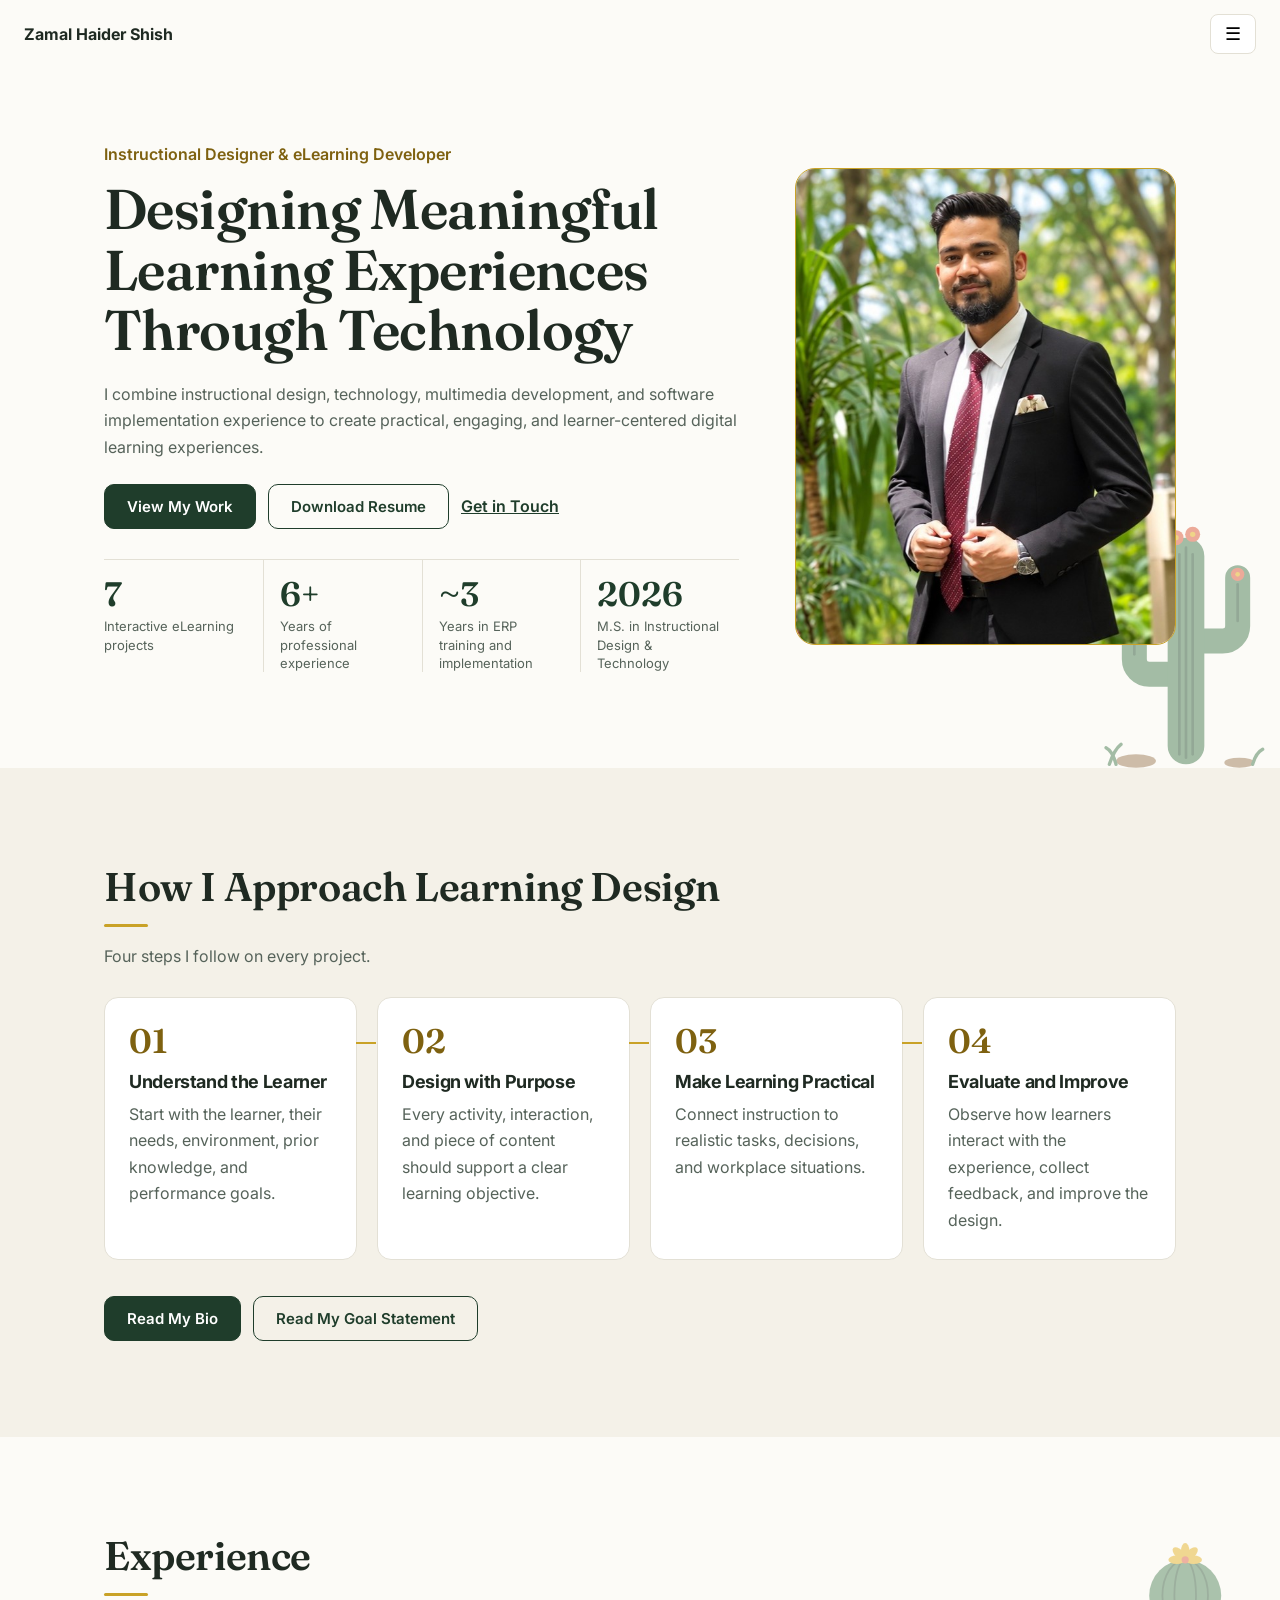
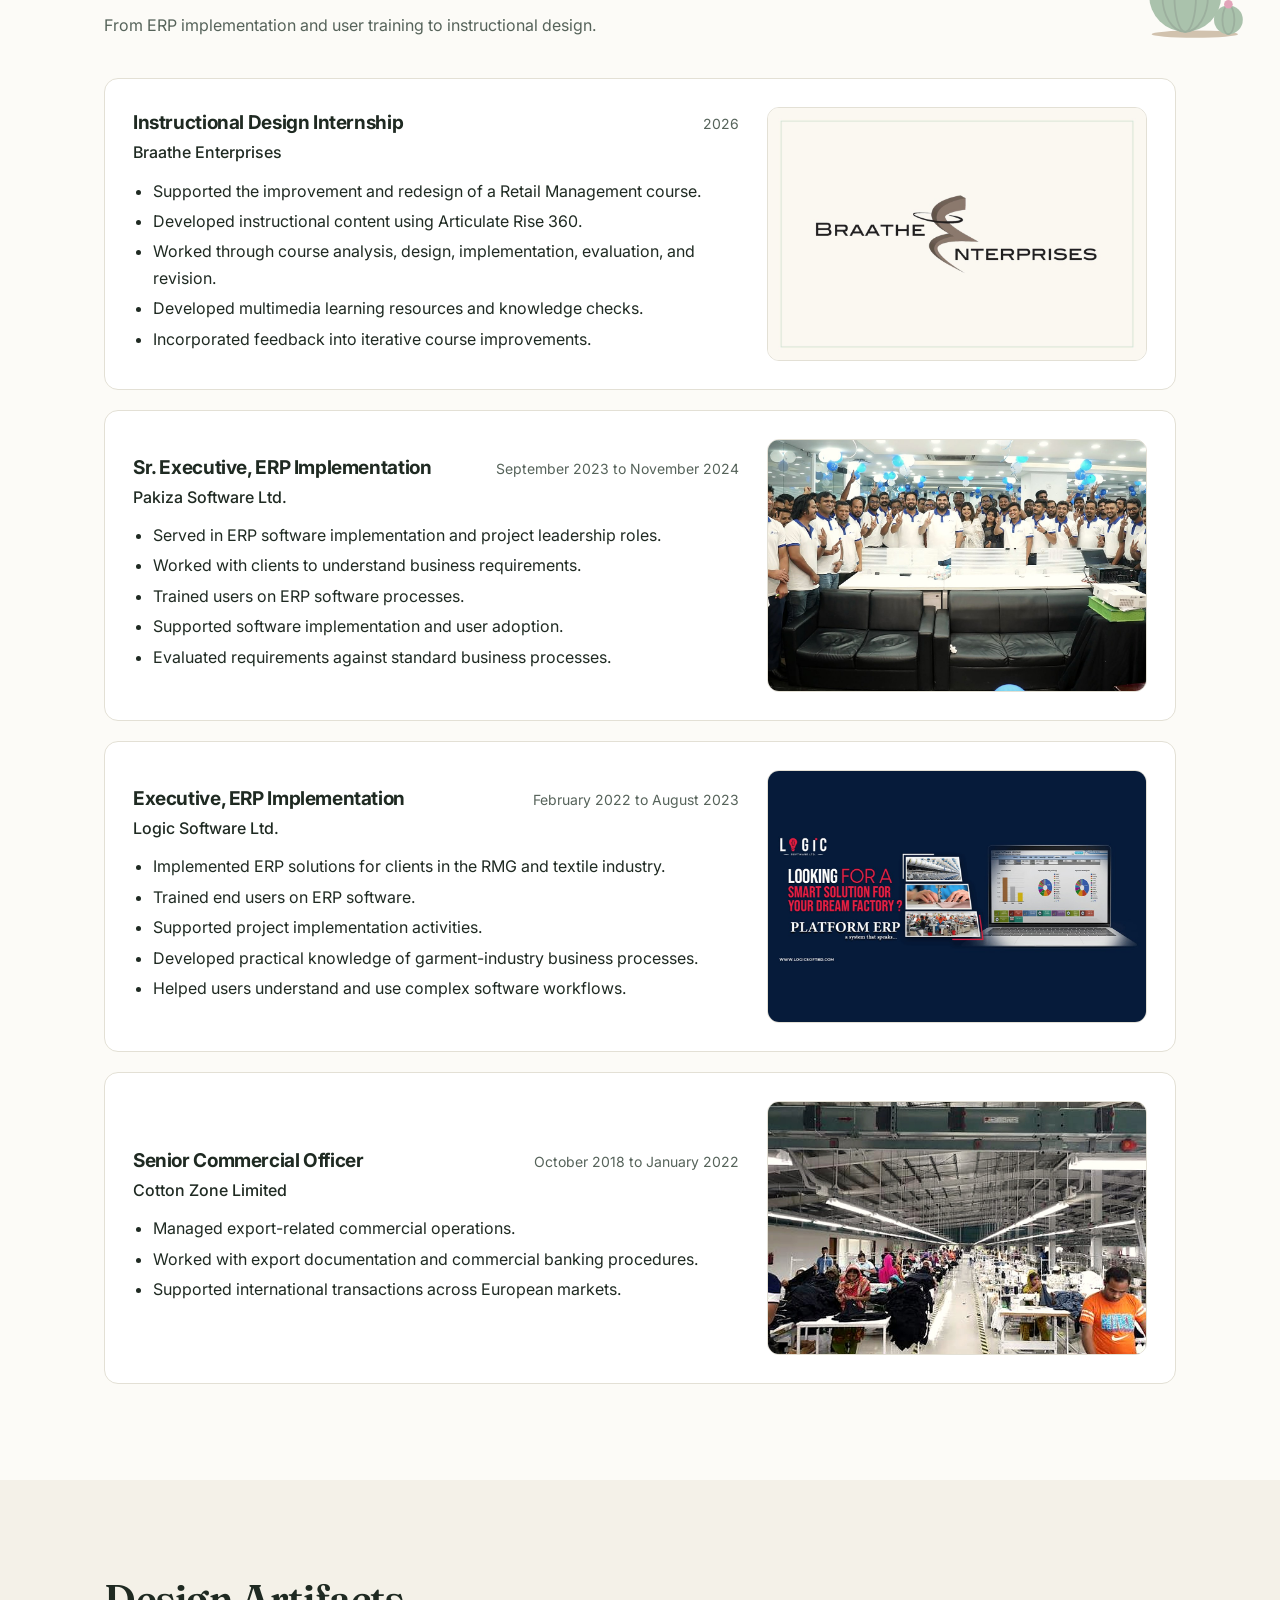
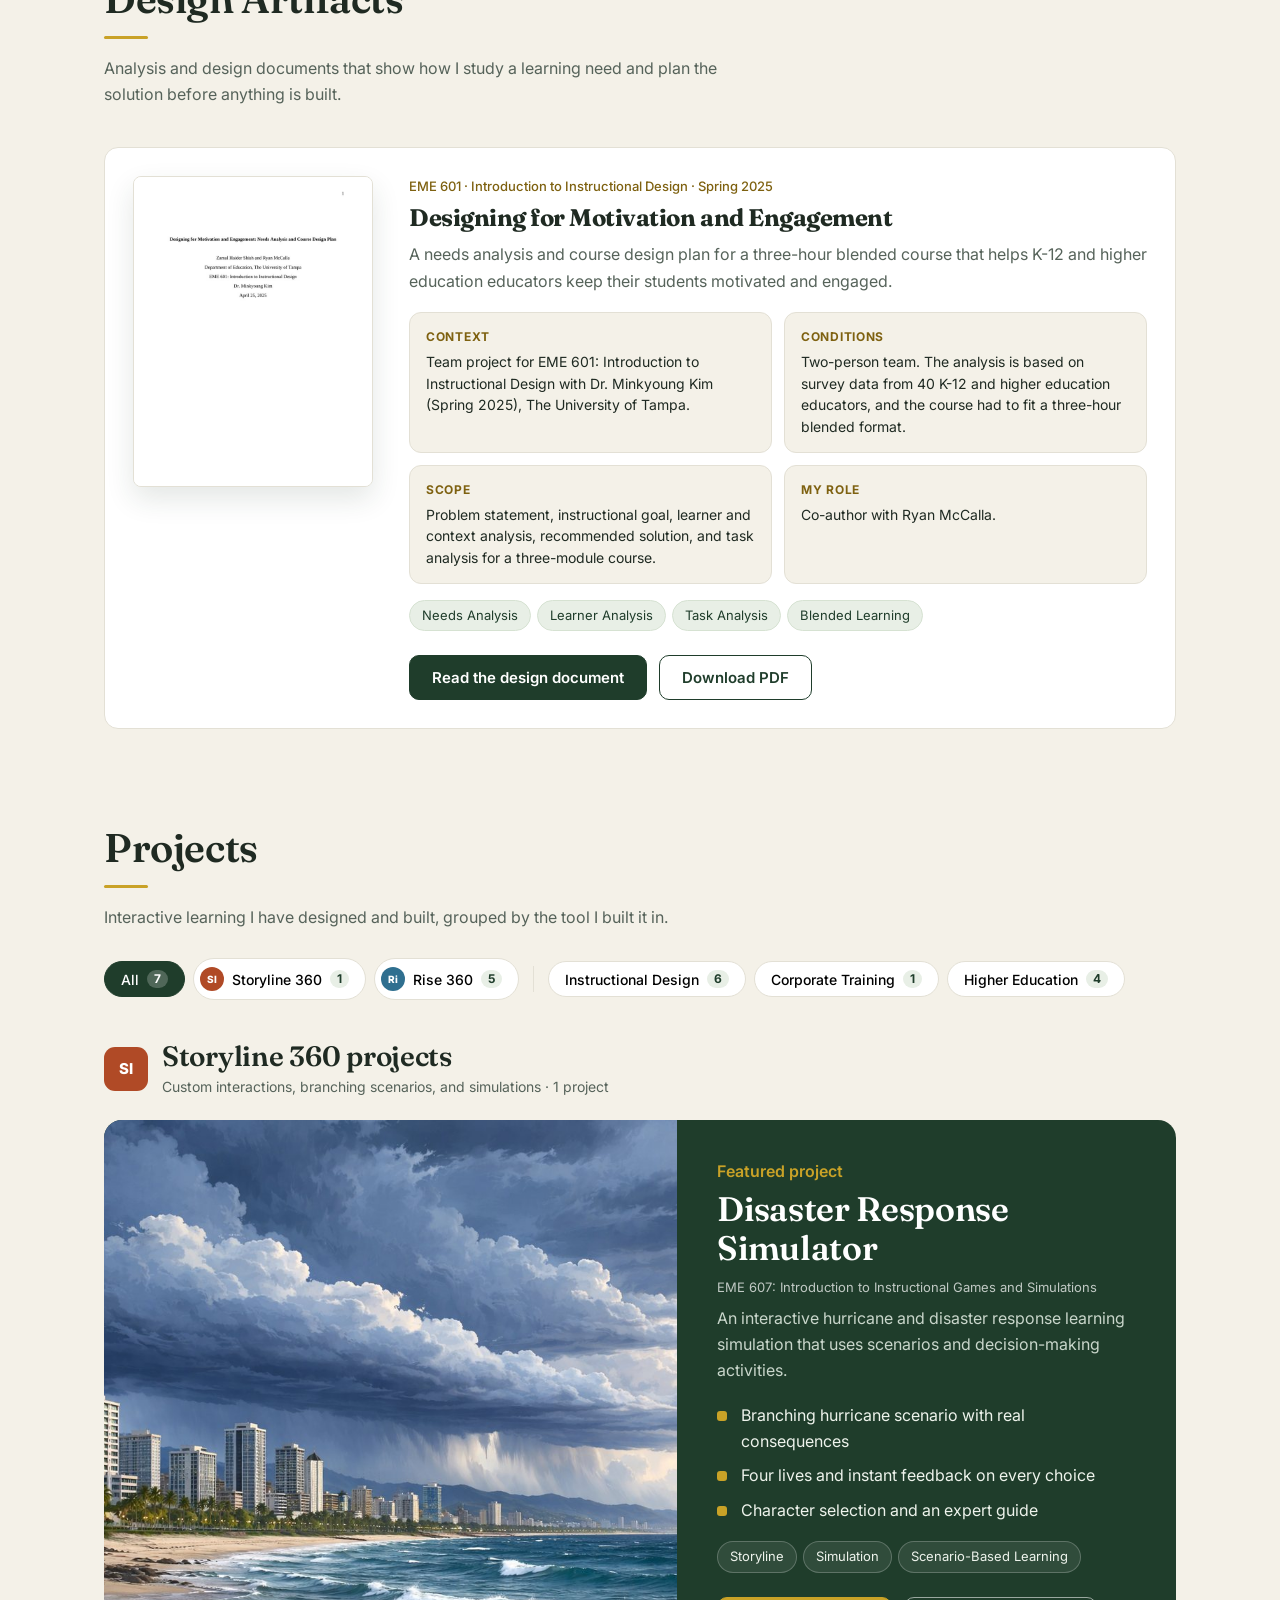
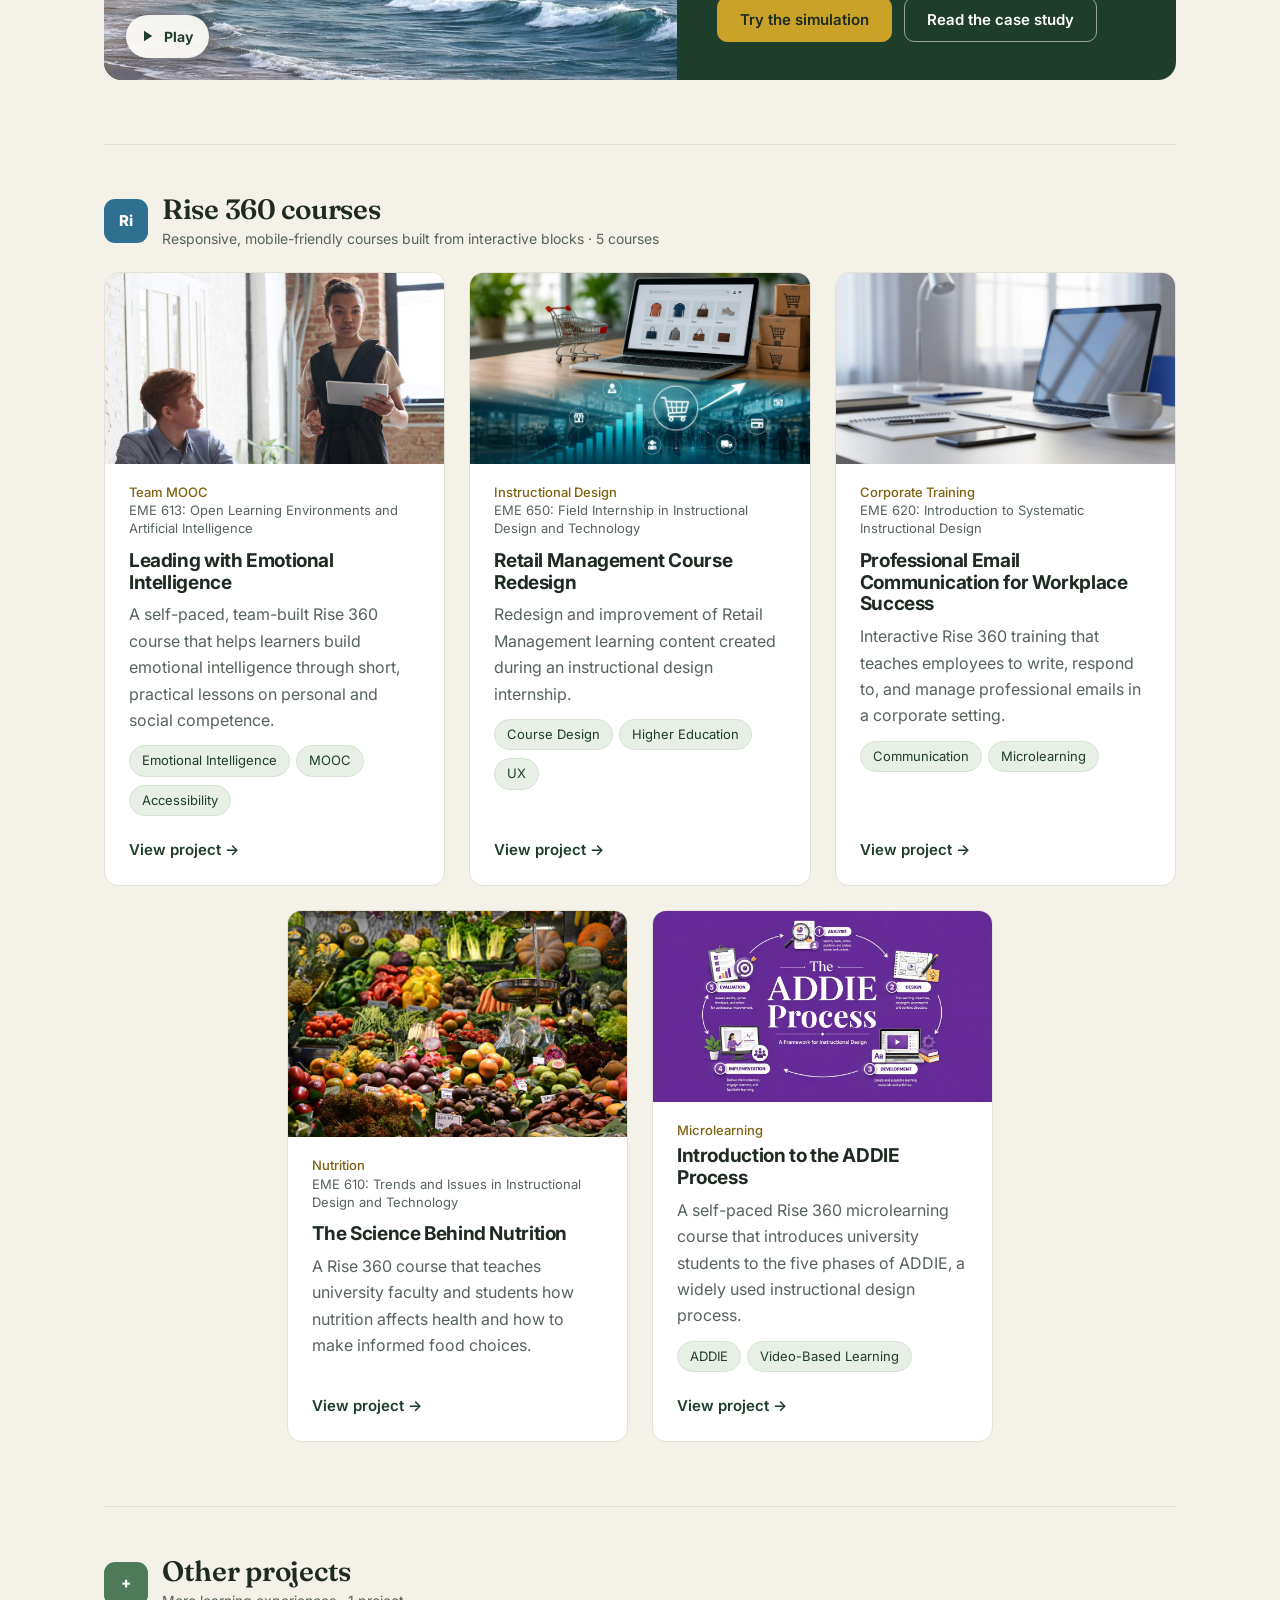
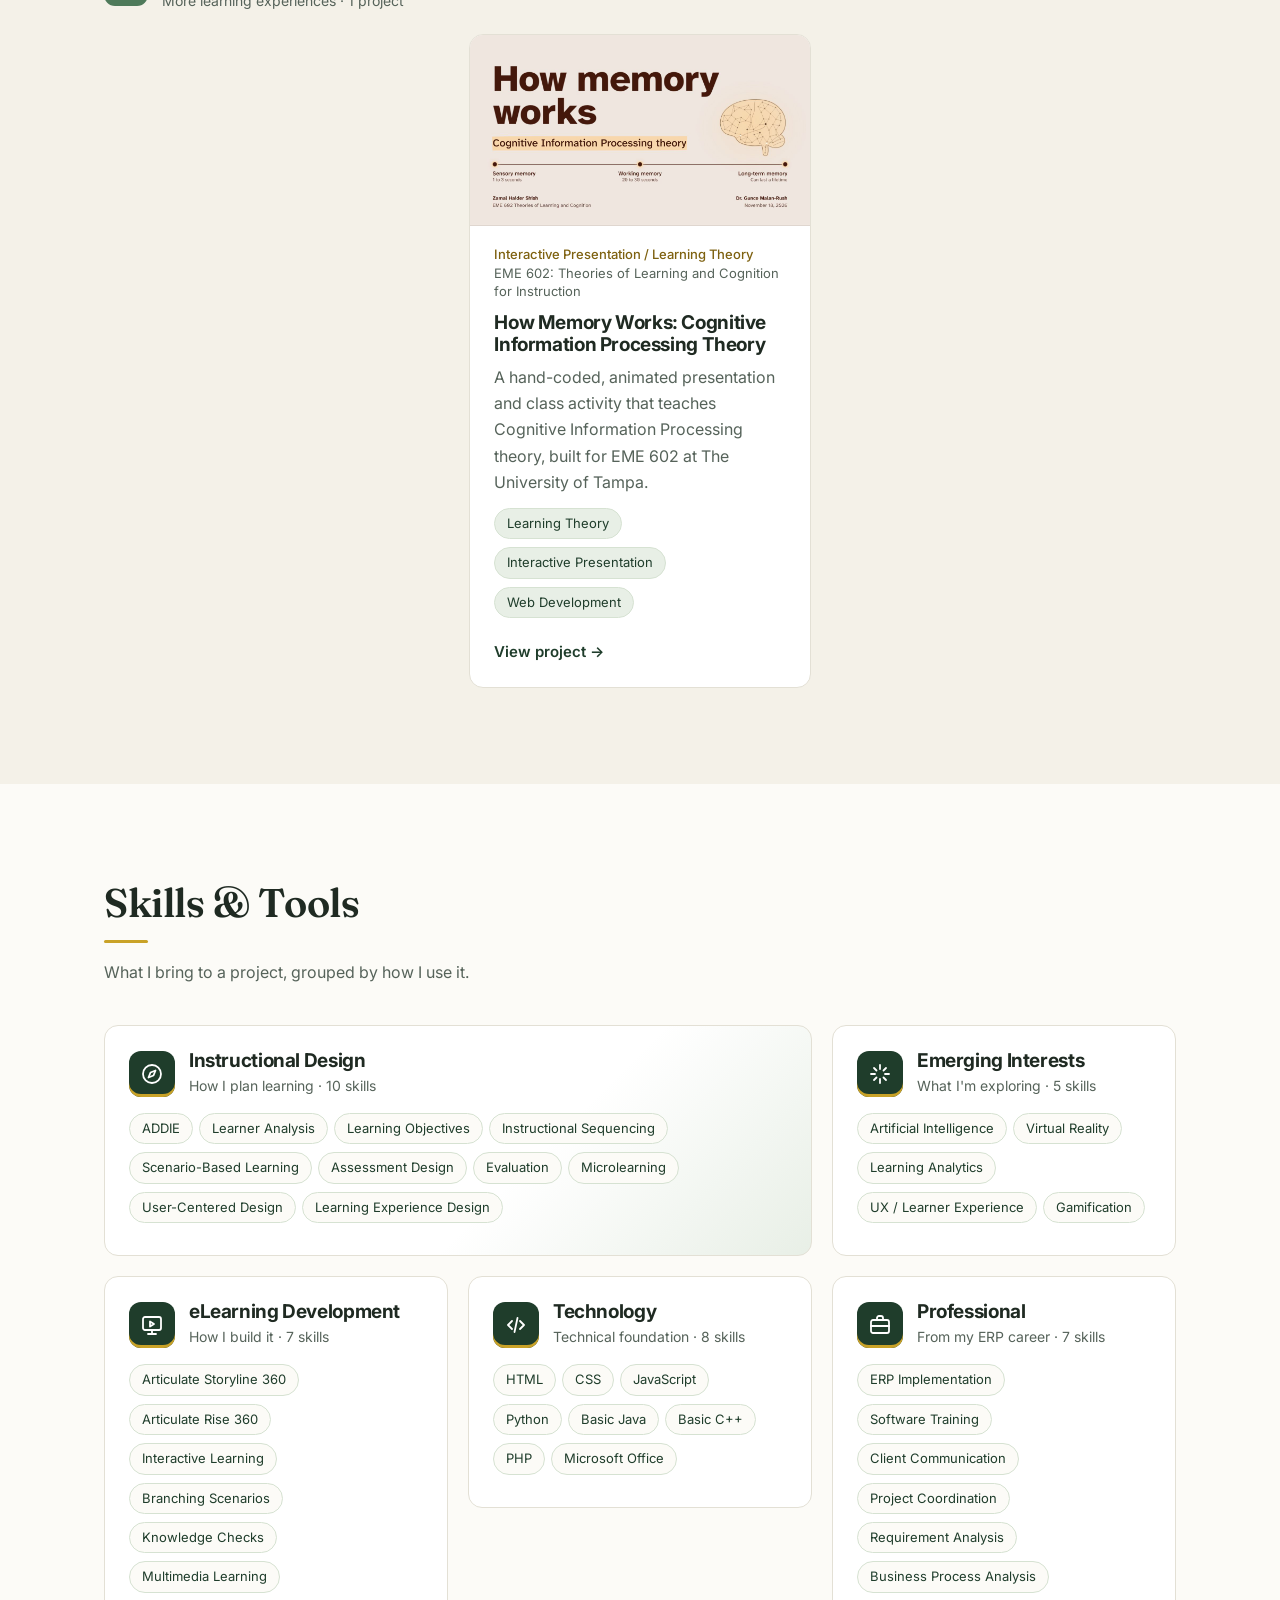
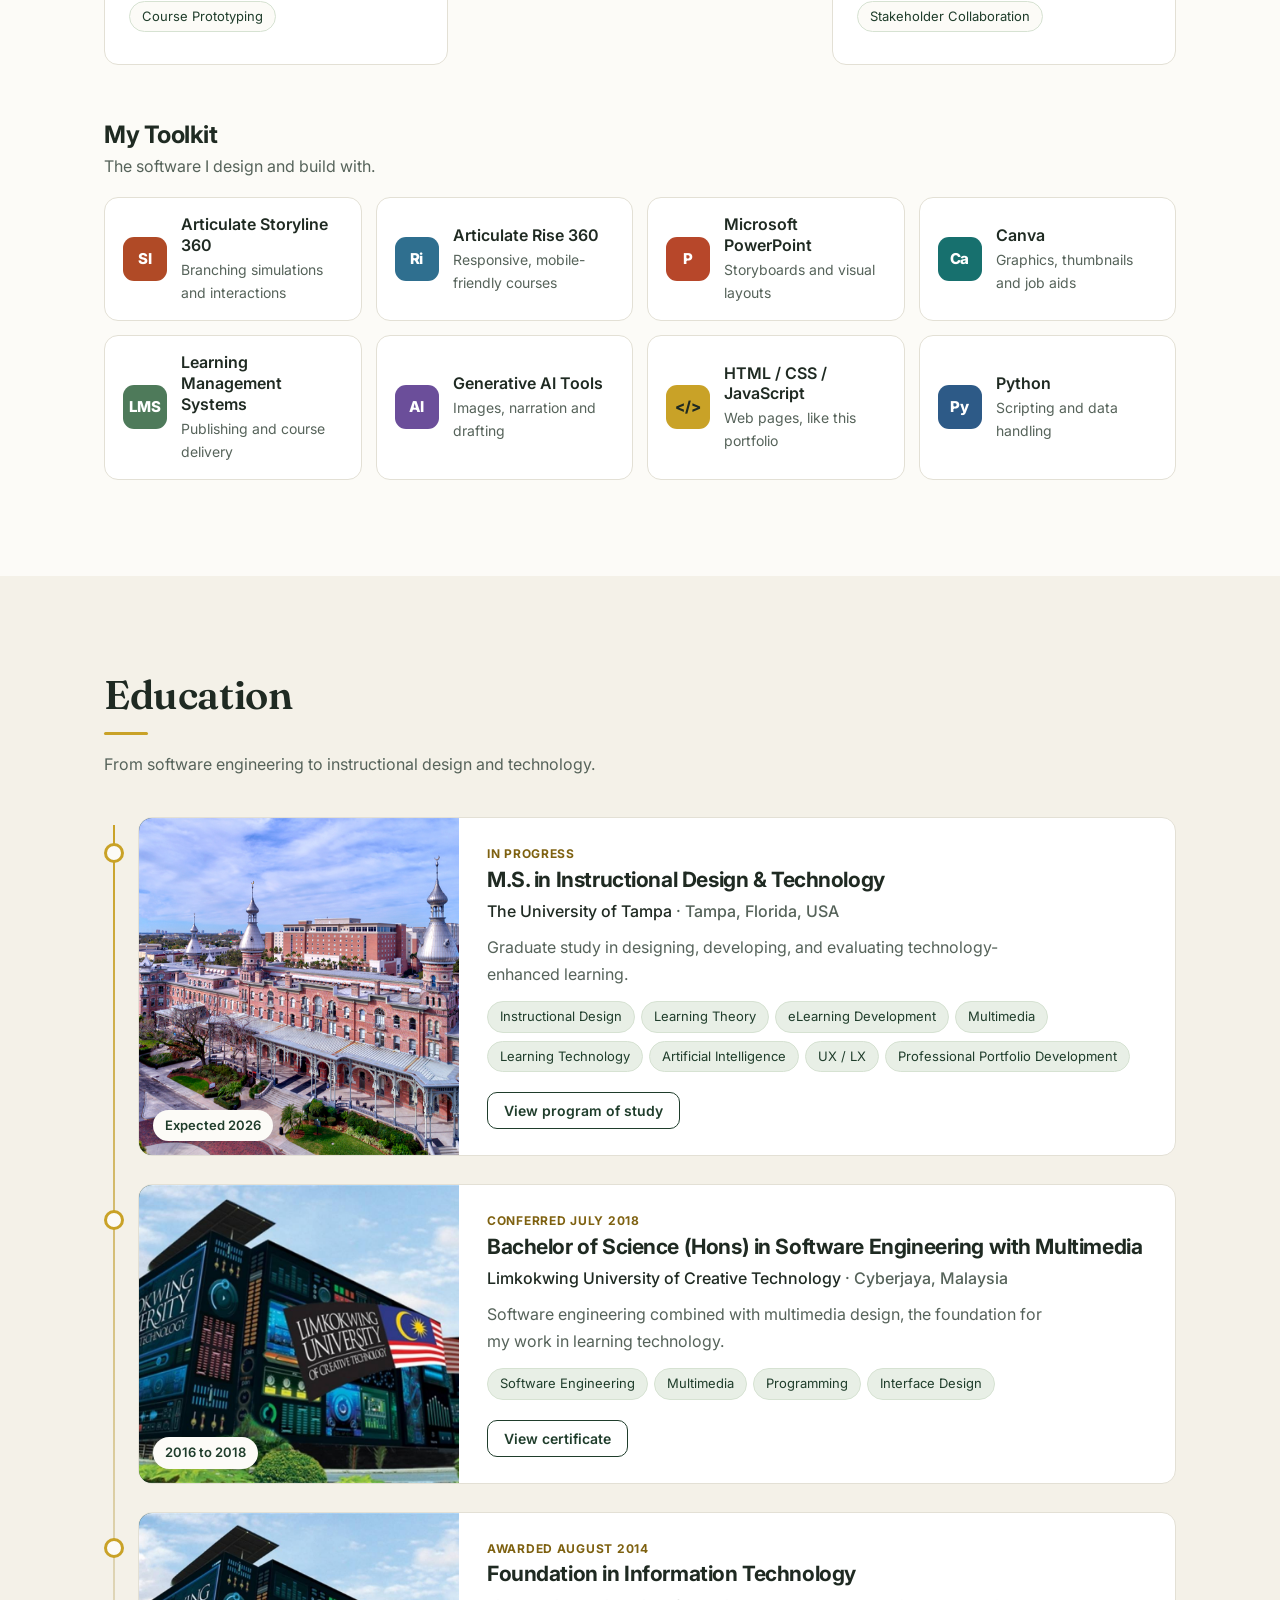
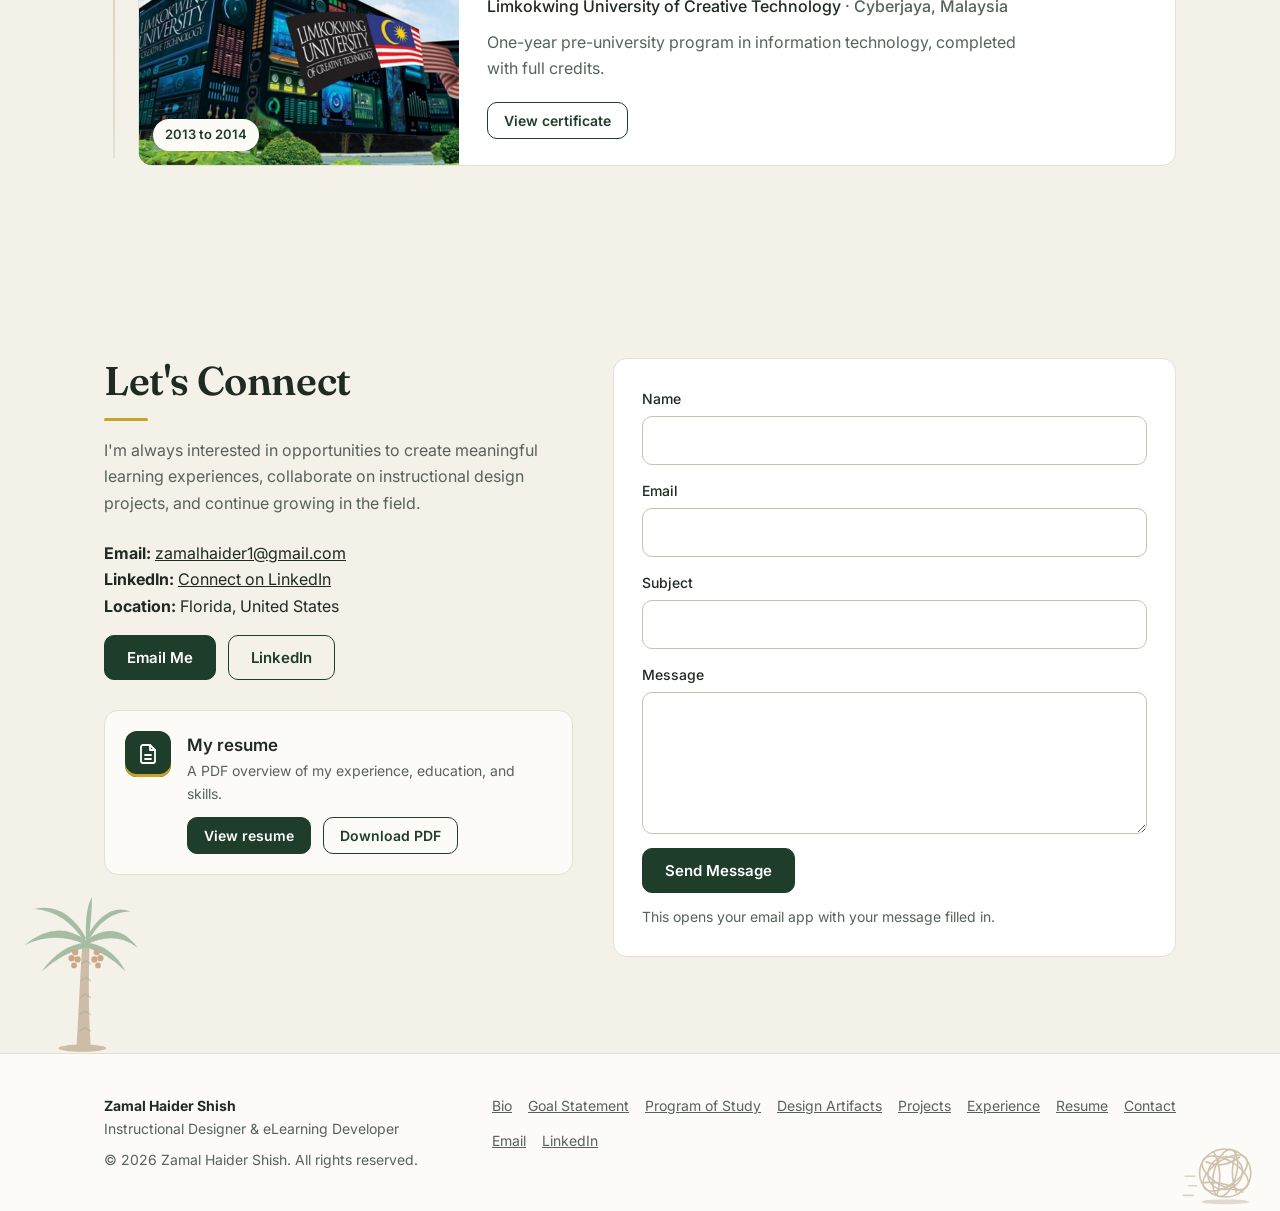
==== index.html @ 26d0b2bc "Add EME 607 instructor and remove ADDIE course label Instructor confirmed from Canvas. ADDIE was mad" ====
<!DOCTYPE html>
<!--
HOW TO USE
FILES: keep all of these together in the same folder (the repo root on GitHub Pages):
  index.html (home), bio.html, goals.html, pos.html (Program of Study), styles.css (shared look), site.js (shared behavior + your email, LinkedIn and resume links),
  zamal-profile.jpg, Zamal-Haider-Shish-Resume.pdf
LINKS: your email, LinkedIn URL and resume file name are set once, in the SITE block at the top of site.js. They update on every page.
HOME CONTENT: projects, experience, skills and education are in the script block marked "EDIT HERE" near the bottom of this file. The hero text is plain HTML.
BIO and GOAL STATEMENT: bio.html and goals.html are plain HTML. Edit their text directly in those files.
PROGRAM OF STUDY: pos.html. The course list (title, term, credits, instructor, description) is in the script block marked "EDIT HERE" near the bottom of that file.
RUN LOCALLY: open index.html, or run `npx serve .` in this folder.
RISE 360 PROJECT: Rise > Share > copy public link > paste into that project's embedUrl.
STORYLINE 360 PROJECT: Publish > Web, upload the output folder to a public S3 bucket, paste https://YOUR-BUCKET.s3.amazonaws.com/project/story.html into embedUrl.
VIDEO: paste a YouTube or Vimeo link into embedUrl. Empty embedUrl shows "Interactive Project Preview Coming Soon".
NEW PROJECT: copy any P({...}) entry and give it a unique slug. It appears under Storyline 360 or Rise 360 based on its filters list (see GROUPS); the same list drives the filter buttons (see FILTERS). Its card and case study page are built automatically. Add spot:{img,highlights} to show a project as a large featured card.
LEADING WITH EMOTIONAL INTELLIGENCE: this project is in PROJECTS with its category, description, tools, tags and embedUrl left empty on purpose (details not yet confirmed). Fill them in, then add it to the skill evidence in goals.html where it genuinely fits.
RESUME: save your PDF as Zamal-Haider-Shish-Resume.pdf next to index.html (or change SITE.resume in site.js).
PHOTO: keep zamal-profile.jpg in the same folder as index.html (the hero loads it by that relative name). The photo is used on this page only. To change it, replace that file.
DEPLOY ON GITHUB PAGES: repo Settings > Pages > Deploy from a branch > main, / (root). File names are case-sensitive. Embed links must be https://.
NAV: the same 8-item menu is written by hand in all four pages (Bio, Goal Statement, Program of Study, Experience, Projects, Skills & Tools, Education, Contact). Your name (top left) links home and the View Resume button opens the PDF. If you add or rename an item, change it in index.html, bio.html, goals.html and pos.html. The menu fits on one line down to an ~1280px window; below that it switches to the hamburger menu.
WATERMARKS: the soft desert plants (saguaro, prickly pear, ball cactus, tumbleweed, date palm) are decorative only (class "wm", built from the hidden <svg><defs> sprite near the top of <body>, which is the same block in all three pages). They are hidden on phone widths. Edit the --wm-* color variables in styles.css to retint them, or delete a .wm element to remove one.
DEPLOY ON VERCEL: push this folder to GitHub > vercel.com/new > import the repo > Framework "Other", no build command > Deploy.
If a demo stays blank, the host blocks iframes; use "Open Full Project" instead.
-->
<html lang="en"><head>
<meta charset="utf-8"><meta name="viewport" content="width=device-width,initial-scale=1">
<title>Zamal Haider Shish | Instructional Designer & eLearning Developer</title>
<meta name="description" content="Portfolio of Zamal Haider Shish, an instructional designer and eLearning developer specializing in Articulate Storyline 360, Rise 360, interactive learning, corporate training, and learning technology.">
<meta property="og:type" content="website"><meta property="og:title" content="Zamal Haider Shish | Instructional Designer & eLearning Developer">
<meta property="og:description" content="Instructional design and eLearning portfolio: Storyline 360, Rise 360, interactive learning, corporate training, and learning technology.">
<link rel="preconnect" href="https://fonts.googleapis.com"><link rel="preconnect" href="https://fonts.gstatic.com" crossorigin>
<link href="https://fonts.googleapis.com/css2?family=Fraunces:opsz,wght@9..144,500..700&family=Inter:wght@400;500;600;700;800&display=swap" rel="stylesheet">
<link rel="icon" href="favicon.svg" type="image/svg+xml"><link rel="icon" href="favicon-32.png" sizes="32x32" type="image/png"><link rel="apple-touch-icon" href="apple-touch-icon.png">
<meta name="theme-color" content="#1f3d2b">
<meta property="og:url" content="https://zamalhaidershish.github.io/zamal-protfolio/"><meta property="og:image" content="https://zamalhaidershish.github.io/zamal-protfolio/og-image.jpg"><meta property="og:image:width" content="1200"><meta property="og:image:height" content="630"><meta property="og:image:alt" content="Zamal Haider Shish, Instructional Designer and eLearning Developer"><meta name="twitter:card" content="summary_large_image">
<link rel="stylesheet" href="styles.css">
<script>/* old bookmarks: index.html#about and #goals now live on their own pages */if(location.hash==="#about")location.replace("bio.html");else if(location.hash==="#goals")location.replace("goals.html")</script>
<script src="site.js"></script>
</head>
<body>
<a class="skip" href="#main">Skip to content</a>
<svg aria-hidden="true" focusable="false" style="position:absolute;width:0;height:0;overflow:hidden">
<defs>
<g id="wm-saguaro">
  <g style="fill:var(--wm-brown)"><ellipse cx="30" cy="156" rx="12" ry="4"/><ellipse cx="92" cy="157" rx="9" ry="3"/></g>
  <g style="fill:none;stroke:var(--wm-cact);stroke-linecap:round;stroke-width:15">
    <path d="M54 104 H38 a9 9 0 0 1 -9 -9 V60"/><path d="M66 84 H82 a9 9 0 0 0 9 -9 V46"/>
  </g>
  <rect x="49" y="22" width="22" height="136" rx="11" style="fill:var(--wm-cact)"/>
  <g style="fill:none;stroke:var(--wm-cact-dk);stroke-width:1.6;stroke-linecap:round">
    <path d="M56 32 V152"/><path d="M60 28 V154"/><path d="M64 32 V152"/><path d="M29 64 V92"/><path d="M91 50 V72"/>
  </g>
  <g style="fill:var(--wm-bloom)"><circle cx="54" cy="22" r="4.5"/><circle cx="64" cy="20" r="4.5"/><circle cx="91" cy="44" r="4"/></g>
  <g style="fill:var(--wm-sun)"><circle cx="54" cy="22" r="1.6"/><circle cx="64" cy="20" r="1.6"/><circle cx="91" cy="44" r="1.4"/></g>
  <g style="fill:none;stroke:var(--wm-cact);stroke-width:2;stroke-linecap:round"><path d="M14 158 q3 -9 7 -12"/><path d="M18 158 q-2 -8 -6 -10"/><path d="M100 158 q2 -7 6 -9"/></g>
</g>
<g id="wm-fig">
  <ellipse cx="50" cy="106" rx="30" ry="3" style="fill:var(--wm-brown)"/>
  <g style="fill:var(--wm-cact)">
    <ellipse cx="50" cy="80" rx="17" ry="24"/>
    <ellipse cx="29" cy="52" rx="13" ry="19" transform="rotate(-28 29 52)"/>
    <ellipse cx="70" cy="48" rx="13" ry="19" transform="rotate(24 70 48)"/>
    <ellipse cx="50" cy="40" rx="10" ry="15" transform="rotate(-6 50 40)"/>
  </g>
  <g style="fill:var(--wm-cact-dk)"><circle cx="44" cy="72" r="1.3"/><circle cx="56" cy="78" r="1.3"/><circle cx="47" cy="90" r="1.3"/><circle cx="27" cy="50" r="1.2"/><circle cx="34" cy="60" r="1.2"/><circle cx="70" cy="44" r="1.2"/><circle cx="66" cy="56" r="1.2"/><circle cx="50" cy="36" r="1.2"/></g>
  <g style="fill:var(--wm-pink)"><ellipse cx="44" cy="24" rx="3.2" ry="4.4"/><ellipse cx="80" cy="30" rx="3.2" ry="4.4" transform="rotate(20 80 30)"/><ellipse cx="17" cy="36" rx="3" ry="4.2" transform="rotate(-25 17 36)"/></g>
  <g style="fill:var(--wm-bloom)"><circle cx="55" cy="23" r="5"/><circle cx="24" cy="32" r="4.5"/><circle cx="73" cy="27" r="4.5"/></g>
  <g style="fill:var(--wm-sun)"><circle cx="55" cy="23" r="1.8"/><circle cx="24" cy="32" r="1.6"/><circle cx="73" cy="27" r="1.6"/></g>
</g>
<g id="wm-ball">
  <ellipse cx="54" cy="106" rx="36" ry="3" style="fill:var(--wm-brown)"/>
  <circle cx="46" cy="74" r="30" style="fill:var(--wm-cact)"/>
  <circle cx="82" cy="94" r="12" style="fill:var(--wm-cact)"/>
  <g style="fill:none;stroke:var(--wm-cact-dk);stroke-width:1.5">
    <ellipse cx="46" cy="74" rx="9" ry="30"/><ellipse cx="46" cy="74" rx="19" ry="30"/><ellipse cx="82" cy="94" rx="5" ry="12"/>
  </g>
  <g style="fill:var(--wm-sun)" transform="translate(46 44)">
    <ellipse cx="0" cy="-7" rx="3.6" ry="7"/><ellipse cx="0" cy="-7" rx="3.6" ry="7" transform="rotate(45)"/><ellipse cx="0" cy="-7" rx="3.6" ry="7" transform="rotate(-45)"/><ellipse cx="0" cy="-7" rx="3.6" ry="7" transform="rotate(90)"/><ellipse cx="0" cy="-7" rx="3.6" ry="7" transform="rotate(-90)"/>
  </g>
  <circle cx="46" cy="44" r="3" style="fill:var(--wm-bloom)"/>
  <g style="fill:var(--wm-pink)"><circle cx="82" cy="81" r="3.6"/></g>
</g>
<g id="wm-tumble">
  <ellipse cx="54" cy="106" rx="30" ry="3" style="fill:var(--wm-brown);opacity:.6"/>
  <g style="fill:none;stroke:var(--wm-brown);stroke-width:2;stroke-linecap:round">
    <ellipse cx="54" cy="70" rx="32" ry="30"/>
    <ellipse cx="54" cy="70" rx="32" ry="16" transform="rotate(30 54 70)"/>
    <ellipse cx="54" cy="70" rx="32" ry="16" transform="rotate(-35 54 70)"/>
    <ellipse cx="54" cy="70" rx="14" ry="30" transform="rotate(15 54 70)"/>
    <ellipse cx="54" cy="70" rx="20" ry="22" transform="rotate(60 54 70)"/>
    <path d="M30 56 q20 10 42 -6"/><path d="M28 82 q26 -2 48 12"/><path d="M40 44 q12 26 4 52"/><path d="M68 44 q-10 24 0 50"/>
  </g>
  <g style="fill:none;stroke:var(--wm-brown);stroke-width:2;stroke-linecap:round;opacity:.7"><path d="M4 74 H16"/><path d="M8 86 H18"/><path d="M2 98 H14"/></g>
</g>
<g id="wm-date">
  <ellipse cx="52" cy="126" rx="20" ry="3" style="fill:var(--wm-brown)"/>
  <path d="M47 126 C49 96 50 66 52 38 L58 38 C57 66 57 96 59 126 Z" style="fill:var(--wm-brown)"/>
  <g style="fill:none;stroke:var(--wm-cact-dk);stroke-width:1.2;opacity:.45"><path d="M49 112 l5 -3 l5 3"/><path d="M49 98 l5 -3 l5 3"/><path d="M50 84 l5 -3 l4 3"/><path d="M50 70 l5 -3 l4 3"/><path d="M51 56 l4 -3 l4 3"/></g>
  <g style="fill:var(--wm-cact)">
    <path d="M55 36 Q30 18 4 40 Q30 28 55 40 Z"/><path d="M55 36 Q80 18 98 42 Q78 28 55 40 Z"/>
    <path d="M55 34 Q38 4 12 10 Q38 12 54 38 Z"/><path d="M55 34 Q72 4 92 12 Q70 12 56 38 Z"/>
    <path d="M55 34 Q54 10 60 0 Q60 16 57 36 Z"/>
    <path d="M55 38 Q34 40 18 62 Q36 46 55 42 Z"/><path d="M55 38 Q76 40 88 62 Q72 46 55 42 Z"/>
  </g>
  <g style="fill:var(--wm-date)"><circle cx="46" cy="46" r="2.6"/><circle cx="43" cy="51" r="2.6"/><circle cx="48" cy="52" r="2.6"/><circle cx="45" cy="57" r="2.4"/><circle cx="64" cy="46" r="2.6"/><circle cx="67" cy="51" r="2.6"/><circle cx="62" cy="52" r="2.6"/><circle cx="65" cy="57" r="2.4"/></g>
</g>
</defs>
</svg>
<header id="nav"><div class="w nb"><a class="brand" href="#home">Zamal Haider Shish</a>
<nav id="menu" aria-label="Main"><a href="bio.html">Bio</a><a href="goals.html">Goal Statement</a><a href="pos.html">Program of Study</a><a href="#experience">Experience</a><a href="#design">Design Artifacts</a><a href="#projects">Projects</a><a href="#skills">Skills &amp; Tools</a><a href="#education">Education</a><a href="#contact">Contact</a></nav><a class="btn hcta" href="#resume">View Resume</a>
<button id="mb" aria-label="Open menu" aria-expanded="false" aria-controls="menu">&#9776;</button></div></header>
<main id="main">
<section id="home" class="hero has-wm"><svg class="wm wm-hero" viewBox="0 0 120 160" fill="currentColor" aria-hidden="true" focusable="false"><use href="#wm-saguaro"/></svg><div class="w hg"><div>
<p class="eb">Instructional Designer &amp; eLearning Developer</p>
<h1>Designing Meaningful Learning Experiences Through Technology</h1>
<p class="lead">I combine instructional design, technology, multimedia development, and software implementation experience to create practical, engaging, and learner-centered digital learning experiences.</p>
<div class="acts"><a class="btn" href="#projects">View My Work</a><a class="btn o" id="dl" download>Download Resume</a><a class="tl" href="#contact">Get in Touch</a></div>
<ul class="stats" id="stats" aria-label="At a glance"></ul></div>
<div class="photo"><img src="zamal-profile.jpg" alt="Zamal Haider Shish" width="620" height="775" fetchpriority="high" decoding="async" onerror="this.parentNode.classList.add('miss');this.remove()"></div></div></section>


<section class="approach alt"><div class="w"><h2>How I Approach Learning Design</h2><p class="lead">Four steps I follow on every project.</p><ol class="steps" id="ph4"></ol>
<div class="acts" style="margin-top:36px"><a class="btn" href="bio.html">Read My Bio</a><a class="btn o" href="goals.html">Read My Goal Statement</a></div></div></section>


<section id="experience" class="has-wm"><svg class="wm wm-exp" viewBox="0 0 100 110" fill="currentColor" aria-hidden="true" focusable="false"><use href="#wm-ball"/></svg><div class="w"><h2>Experience</h2><p class="lead">From ERP implementation and user training to instructional design.</p><div class="ex" id="ex"></div></div></section>

<section id="design" class="alt"><div class="w"><h2>Design Artifacts</h2>
<p class="lead">Analysis and design documents that show how I study a learning need and plan the solution before anything is built.</p>
<div class="dlist" id="dg"></div></div></section>

<section id="projects" class="alt"><div class="w"><h2>Projects</h2>
<p class="lead">Interactive learning I have designed and built, grouped by the tool I built it in.</p>
<div id="fl" role="group" aria-label="Filter projects"></div><p class="sr-only" id="flr" aria-live="polite"></p>
<div id="pgroups"></div></div></section>

<section id="skills"><div class="w"><h2>Skills &amp; Tools</h2><p class="lead">What I bring to a project, grouped by how I use it.</p><div class="skg" id="sk"></div>
<div class="tools"><h3>My Toolkit</h3><p class="mu tkl">The software I design and build with.</p><div class="tkg" id="tk"></div></div></div></section>

<section id="education" class="alt"><div class="w"><h2>Education</h2><p class="lead">From software engineering to instructional design and technology.</p><div class="etl" id="ed"></div></div></section>
<dialog id="certbox" aria-label="Certificate"><div class="cbx"><div class="cbh"><h3></h3><button class="btn o cx" aria-label="Close certificate">Close</button></div><img alt=""></div></dialog>

<!-- the Resume links now live in the Contact section below (id="resume") -->

<section id="tm" class="alt" hidden></section>

<section id="contact" class="alt has-wm"><svg class="wm wm-contact" viewBox="0 0 100 130" fill="currentColor" aria-hidden="true" focusable="false"><use href="#wm-date"/></svg><div class="w cg"><div><h2>Let's Connect</h2>
<p class="mu" style="margin-bottom:24px">I'm always interested in opportunities to create meaningful learning experiences, collaborate on instructional design projects, and continue growing in the field.</p>
<p><b>Email:</b> <a id="em"></a></p><p><b>LinkedIn:</b> <a id="li" target="_blank" rel="noopener">Connect on LinkedIn</a></p><p><b>Location:</b> Florida, United States</p>
<div class="acts"><a class="btn" id="em2">Email Me</a><a class="btn o" id="li2" target="_blank" rel="noopener">LinkedIn</a></div>
<div class="rcard" id="resume"><span class="rdoc" aria-hidden="true"><svg viewBox="0 0 24 24"><path d="M14 3H7a2 2 0 0 0-2 2v14a2 2 0 0 0 2 2h10a2 2 0 0 0 2-2V8z"/><path d="M14 3v5h5M9 13h6M9 17h6"/></svg></span><div><p class="rt">My resume</p><p class="mu sm">A PDF overview of my experience, education, and skills.</p><div class="acts"><a class="btn" id="vr" target="_blank" rel="noopener">View resume</a><a class="btn o" id="dl2" download>Download PDF</a></div></div></div></div>
<form class="card" id="cf"><label>Name<input name="n" required autocomplete="name"></label><label>Email<input name="e" type="email" required autocomplete="email"></label>
<label>Subject<input name="s" required></label><label>Message<textarea name="m" rows="5" required></textarea></label>
<button class="btn" type="submit">Send Message</button><p class="mu sm" style="margin-top:12px">This opens your email app with your message filled in.</p></form></div></section>
</main>

<footer class="has-wm"><svg class="wm wm-footer" viewBox="0 0 100 110" fill="currentColor" aria-hidden="true" focusable="false"><use href="#wm-tumble"/></svg><div class="w fw"><div><b>Zamal Haider Shish</b><br><span class="mu">Instructional Designer &amp; eLearning Developer</span><p class="mu" style="margin-top:8px">&copy; 2026 Zamal Haider Shish. All rights reserved.</p></div>
<div><nav aria-label="Footer"><a href="bio.html">Bio</a><a href="goals.html">Goal Statement</a><a href="pos.html">Program of Study</a><a href="#design">Design Artifacts</a><a href="#projects">Projects</a><a href="#experience">Experience</a><a href="#resume">Resume</a><a href="#contact">Contact</a></nav>
<p class="ln" style="margin-top:12px"><a id="fe" aria-label="Email" href="#contact">Email</a><a id="fl2" aria-label="LinkedIn" href="#contact" target="_blank" rel="noopener">LinkedIn</a></p></div></div></footer>
<div id="cs" role="dialog" aria-modal="true" aria-label="Project case study" tabindex="-1"></div>

<script>
/* Site links (email, LinkedIn, resume file) are set once in site.js, which every page shares. */
/* ===== EDIT HERE: projects. embedUrl = Rise share link, Storyline S3 URL, other hosted HTML, or YouTube/Vimeo ===== */
const P=o=>({thumbnail:"",embedUrl:"",externalUrl:"",audience:"",problem:"",solution:"",role:"Instructional designer and eLearning developer",process:["Analyze","Design","Develop","Implement","Evaluate"],outcome:"",caseStudy:{},featured:true,...o});
// caseStudy: {objectives:[], decisions:[], experience:"", evaluation:"", lessons:"", screenshots:[]}  // REPLACE WITH PROJECT SCREENSHOTS
const PROJECTS=[
P({slug:"leading-with-emotional-intelligence",title:"Leading with Emotional Intelligence",course:"EME 613: Open Learning Environments and Artificial Intelligence",category:"Rise 360 Course / Team MOOC",
 description:"A self-paced, team-built Rise 360 course that helps learners build emotional intelligence through short, practical lessons on personal and social competence.",
 thumbnail:"emotional-intelligence/assets/3182749.jpg",
 tools:["Articulate Rise 360","Generative AI (images and narration)"],
 tags:["Rise 360","Emotional Intelligence","MOOC","Accessibility","Team Project"],filters:["Rise 360","Instructional Design"],
 role:"Co-author on a seven-person team in the MS IDT course Open Learning Environments and Artificial Intelligence. I designed and developed the Improving Self-Awareness lesson.",
 audience:"Online learners who want to apply emotional intelligence at work, at home, and in daily interactions.",
 caseStudy:{
  objectives:["Recognize emotions and how they influence behavior (self-awareness)","Manage emotional reactions (self-regulation)","Build internal drive with clear goals (self-motivation)","Understand others' perspectives (empathy)","Apply core social skills such as communication and conflict management"],
  decisions:["Structured into Personal Competence and Social Competence sections","Short, chunked lessons with plain language to reduce cognitive load","Keyboard-friendly navigation and no timed interactions","Audio narration to support ESL and auditory learners"],
  experience:"Narrated lessons, videos, knowledge checks, flashcards, sorting and matching activities, scenarios and reflection prompts, ending with a final assessment and certificate of completion."},
 embedUrl:"emotional-intelligence/index.html"}),
P({slug:"retail-management-course",title:"Retail Management Course Redesign",course:"EME 650: Field Internship in Instructional Design and Technology",category:"Rise 360 / Instructional Design",description:"Redesign and improvement of Retail Management learning content created during an instructional design internship.",tools:["Articulate Rise 360","Canva or multimedia tools","Instructional design process"],tags:["Course Design","Rise 360","Higher Education","UX","Assessment"],filters:["Rise 360","Instructional Design","Higher Education"],role:"Instructional design intern",
 audience:"Undergraduate students in BMKT 415 – Retailing Management.",
 caseStudy:{
  objectives:["Identify retailing activities and how retailers create value","Compare types of retailers","Explain digital, multichannel and omnichannel retailing","Analyze consumer buying behavior"],
  decisions:["Organized into chapter-based lessons, each opening with its learning objectives","Content aligned to the course textbook (Retailing Management, 11th ed.)","Custom visuals created for key retail concepts"],
  experience:"Learners move through accordions, tabs, process interactions, labeled graphics, flashcards and embedded media in each lesson."},
 thumbnail:"retail-management/cover.jpg",
 embedUrl:"retail-management/index.html"}),
P({slug:"email-communication-skills",title:"Professional Email Communication for Workplace Success",course:"EME 620: Introduction to Systematic Instructional Design",category:"Rise 360 Course",tools:["Articulate Rise 360"],tags:["Corporate Training","Communication","Rise 360","Microlearning"],filters:["Rise 360","Corporate Training"],
 description:"Interactive Rise 360 training that teaches employees to write, respond to, and manage professional emails in a corporate setting.",
 audience:"Employees who communicate with clients and colleagues by email, especially those new to corporate settings.",
 caseStudy:{
  objectives:["Write a professional email with all required components and no major structural errors","Compose a professional response that accurately acknowledges a client's issue","Organize emails using folders, categories and flags in Microsoft Outlook"],
  decisions:["Three focused lessons, one for each objective","Good vs. poor email examples to make standards concrete","Workplace scenarios with realistic client requests"],
  experience:"Labeled graphics, tabs, accordions, a timeline, a sorting activity, an Outlook video walkthrough, and multiple-choice and matching knowledge checks."},
 thumbnail:"email-communication/cover.jpg",
 embedUrl:"email-communication/index.html"}),
P({slug:"disaster-response-simulator",title:"Disaster Response Simulator",course:"EME 607: Introduction to Instructional Games and Simulations",category:"Interactive Storyline Simulation",description:"An interactive hurricane and disaster response learning simulation that uses scenarios and decision-making activities.",tools:["Articulate Storyline 360"],tags:["Storyline","Simulation","Scenario-Based Learning","Decision Making"],filters:["Storyline","Instructional Design"],
 audience:"Community members and residents who want to practice safe decision-making before a real emergency.",
 caseStudy:{
  objectives:["Choose the safest response to an official hurricane warning","Plan an alternative evacuation route before leaving","Respond calmly to emergencies inside a shelter, such as power loss or an injured person"],
  decisions:["Story-driven setting: Cedar Bay, a coastal city facing a cascading disaster","Learners pick a character, with an expert guide who explains the rules","A health bar with four lives makes each choice count","Immediate feedback explains why each choice is safe or unsafe"],
  experience:"Branching scenarios across levels (Hurricane, Earthquake, Flood), character selection, decision points with consequences, and level-complete or game-over outcomes."},
 thumbnail:"disaster-response/card.jpg",
 spot:{img:"disaster-response/spotlight.jpg",highlights:["Branching hurricane scenario with real consequences","Four lives and instant feedback on every choice","Character selection and an expert guide"]},
 embedUrl:"disaster-response/story.html"}),
P({slug:"science-of-nutrition",title:"The Science Behind Nutrition",course:"EME 610: Trends and Issues in Instructional Design and Technology",category:"Rise 360",tools:["Articulate Rise 360"],tags:["Rise 360","Nutrition"],filters:["Rise 360","Instructional Design","Higher Education"],
 description:"A Rise 360 course that teaches university faculty and students how nutrition affects health and how to make informed food choices.",
 audience:"University faculty and students who want to practice proper nutrition.",
 caseStudy:{
  objectives:["Explain how nutritional choices impact physical, mental and emotional well-being","Describe how the body uses different nutrients","Identify the link between diet and chronic diseases such as diabetes, heart disease and obesity","Read nutrition labels and use them to make informed choices"],
  decisions:["Seven short lessons moving from basics to real-life food choices","Everyday food examples for each nutrient group","A dedicated knowledge-check lesson before the summary"],
  experience:"Labeled graphics, accordions, tabs, flashcards, a sorting activity, embedded media, and multiple-choice, fill-in and matching knowledge checks."},
 thumbnail:"nutrition/cover.jpg",
 embedUrl:"nutrition/index.html"}),
P({slug:"cip-theory-presentation",title:"How Memory Works: Cognitive Information Processing Theory",course:"EME 602: Theories of Learning and Cognition for Instruction",category:"Interactive Presentation / Learning Theory",
 description:"A hand-coded, animated presentation and class activity that teaches Cognitive Information Processing theory, built for EME 602 at The University of Tampa.",
 tools:["HTML, CSS and JavaScript","Reveal.js","SVG illustration and animation"],tags:["Learning Theory","Interactive Presentation","Web Development","Animation"],filters:["Instructional Design","Higher Education"],
 audience:"Graduate students in EME 602: Theories of Learning and Cognition for Instruction.",
 role:"Instructional designer, presenter and developer",process:[],
 caseStudy:{
  objectives:["Explain how information moves from sensory memory to working memory to long-term memory","Describe the roles of attention, pattern recognition, encoding and retrieval","Apply six instructional principles drawn from the theory","Compare the theory with behaviorism, constructivism, situated cognition and connectionism"],
  decisions:["The deck applies the principles it teaches: one main idea per slide, color to direct attention, and stories that connect to what the audience already knows","Each slide opens in parts, so an idea appears only when it is discussed","Custom illustrations and short animated stories carry the ideas in place of long text","A two-round video activity lets the class feel the limits of attention first, then try three memory strategies and compare their scores"],
  experience:"An animated slide deck with a light and dark theme, embedded short videos, click-through question and answer cards, a score card for the activity, and speaker notes. Click inside the deck, then use the arrow keys or swipe to move through the slides."},
 thumbnail:"cip-presentation/cover.jpg",
 embedUrl:"cip-presentation/index.html"}),
P({slug:"addie-model",title:"Introduction to the ADDIE Process",category:"Rise 360 / Microlearning",
 description:"A self-paced Rise 360 microlearning course that introduces university students to the five phases of ADDIE, a widely used instructional design process.",
 tools:["Articulate Rise 360","Video and audio narration"],tags:["Rise 360","ADDIE","Microlearning","Video-Based Learning"],filters:["Rise 360","Instructional Design","Higher Education"],
 audience:"University students new to instructional design.",
 caseStudy:{
  objectives:["Explain the origin and purpose of the ADDIE process","Describe what happens in each of the five phases","Explain how the phases connect and why ADDIE is not a one-way process"],
  decisions:["Short, focused lessons, one for each ADDIE phase","Written content paired with audio narration and brief videos to support different learning preferences","An interactive ADDIE flowchart to show how the phases connect"],
  experience:"Narrated lessons, short instructional videos, an interactive flowchart, a downloadable ADDIE process chart, multiple-choice and matching knowledge checks, and a feedback survey."},
 thumbnail:"addie/cover.jpg",
 embedUrl:"addie/index.html"})
];
/* ===== EDIT HERE: design artifacts. pdf = the document file, cover = an image of its first page ===== */
const DESIGN=[
{title:"Designing for Motivation and Engagement",
 course:"EME 601 · Introduction to Instructional Design · Spring 2025",
 description:"A needs analysis and course design plan for a three-hour blended course that helps K-12 and higher education educators keep their students motivated and engaged.",
 context:"Team project for EME 601: Introduction to Instructional Design with Dr. Minkyoung Kim (Spring 2025), The University of Tampa.",
 conditions:"Two-person team. The analysis is based on survey data from 40 K-12 and higher education educators, and the course had to fit a three-hour blended format.",
 scope:"Problem statement, instructional goal, learner and context analysis, recommended solution, and task analysis for a three-module course.",
 role:"Co-author with Ryan McCalla.",
 tags:["Needs Analysis","Learner Analysis","Task Analysis","Blended Learning"],
 pdf:"design-docs/EME601-Design-Document.pdf",cover:"design-docs/eme601-cover.jpg"}];
/* filter buttons above the projects: All, the tool groups, then topics. A project matches a filter when its filters list includes it. */
const FILTERS=["All","Storyline","Rise 360","Instructional Design","Corporate Training","Higher Education"];
/* project groups: a project appears in a group when its filters list includes the group's tool name */
const GROUPS=[{id:"storyline-projects",tool:"Storyline",title:"Storyline 360 projects",sub:"Custom interactions, branching scenarios, and simulations",m:"Sl",c:"#b04a26",unit:["project","projects"]},
 {id:"rise-projects",tool:"Rise 360",title:"Rise 360 courses",sub:"Responsive, mobile-friendly courses built from interactive blocks",m:"Ri",c:"#2f6f8f",unit:["course","courses"]}];
const EXP=[
{role:"Instructional Design Internship",org:"Braathe Enterprises",img:"experience/braathe.jpg",imgAlt:"Braathe Enterprises logo",dates:"2026",pts:["Supported the improvement and redesign of a Retail Management course.","Developed instructional content using Articulate Rise 360.","Worked through course analysis, design, implementation, evaluation, and revision.","Developed multimedia learning resources and knowledge checks.","Incorporated feedback into iterative course improvements."]},
{role:"Sr. Executive, ERP Implementation",org:"Pakiza Software Ltd.",img:"experience/pakiza.jpg",imgAlt:"The Pakiza Software Ltd. team celebrating together in the office",dates:"September 2023 to November 2024",pts:["Served in ERP software implementation and project leadership roles.","Worked with clients to understand business requirements.","Trained users on ERP software processes.","Supported software implementation and user adoption.","Evaluated requirements against standard business processes."]},
{role:"Executive, ERP Implementation",org:"Logic Software Ltd.",img:"experience/logic.jpg",imgAlt:"Logic Software Ltd. Platform ERP banner",dates:"February 2022 to August 2023",pts:["Implemented ERP solutions for clients in the RMG and textile industry.","Trained end users on ERP software.","Supported project implementation activities.","Developed practical knowledge of garment-industry business processes.","Helped users understand and use complex software workflows."]},
{role:"Senior Commercial Officer",org:"Cotton Zone Limited",img:"experience/cottonzone.jpg",imgAlt:"Garment production floor at Cotton Zone Limited",dates:"October 2018 to January 2022",pts:["Managed export-related commercial operations.","Worked with export documentation and commercial banking procedures.","Supported international transactions across European markets."]}];
const SKILLS={"Instructional Design":["ADDIE","Learner Analysis","Learning Objectives","Instructional Sequencing","Scenario-Based Learning","Assessment Design","Evaluation","Microlearning","User-Centered Design","Learning Experience Design"],
"eLearning Development":["Articulate Storyline 360","Articulate Rise 360","Interactive Learning","Branching Scenarios","Knowledge Checks","Multimedia Learning","Course Prototyping"],
"Technology":["HTML","CSS","JavaScript","Python","Basic Java","Basic C++","PHP","Microsoft Office"],
"Professional":["ERP Implementation","Software Training","Client Communication","Project Coordination","Requirement Analysis","Business Process Analysis","Stakeholder Collaboration"],
"Emerging Interests":["Artificial Intelligence","Virtual Reality","Learning Analytics","UX / Learner Experience","Gamification"]};
const TOOLKIT=[
 {n:"Articulate Storyline 360",u:"Branching simulations and interactions",m:"Sl",c:"#b04a26"},
 {n:"Articulate Rise 360",u:"Responsive, mobile-friendly courses",m:"Ri",c:"#2f6f8f"},
 {n:"Microsoft PowerPoint",u:"Storyboards and visual layouts",m:"P",c:"#b7472a"},
 {n:"Canva",u:"Graphics, thumbnails and job aids",m:"Ca",c:"#17706e"},
 {n:"Learning Management Systems",u:"Publishing and course delivery",m:"LMS",c:"#4e7a5a"},
 {n:"Generative AI Tools",u:"Images, narration and drafting",m:"AI",c:"#6b4e9a"},
 {n:"HTML / CSS / JavaScript",u:"Web pages, like this portfolio",m:"&lt;/&gt;",c:"#c9a227",dark:1},
 {n:"Python",u:"Scripting and data handling",m:"Py",c:"#2d5a87"}];
const SKI={"Instructional Design":["compass","How I plan learning"],"eLearning Development":["play","How I build it"],"Technology":["code","Technical foundation"],"Professional":["briefcase","From my ERP career"],"Emerging Interests":["spark","What I'm exploring"]};
const ICO={compass:'<circle cx="12" cy="12" r="9"/><path d="M15.5 8.5l-2 5-5 2 2-5z"/>',play:'<rect x="3" y="4" width="18" height="13" rx="2"/><path d="M10 8.5v5l4-2.5z"/><path d="M8 21h8M12 17v4"/>',code:'<path d="M8 8l-4 4 4 4M16 8l4 4-4 4M13.5 5l-3 14"/>',briefcase:'<rect x="3" y="7" width="18" height="13" rx="2"/><path d="M9 7V5a2 2 0 0 1 2-2h2a2 2 0 0 1 2 2v2M3 13h18"/>',spark:'<path d="M12 3v4M12 17v4M3 12h4M17 12h4M6 6l2.5 2.5M15.5 15.5L18 18M6 18l2.5-2.5M15.5 8.5L18 6"/>'};
const svg=k=>`<svg viewBox="0 0 24 24" aria-hidden="true" focusable="false">${ICO[k]}</svg>`;
const EDU=[
{d:"M.S. in Instructional Design & Technology",s:"The University of Tampa",l:"Tampa, Florida, USA",y:"Expected 2026",status:"In progress",mono:"UT",pos:"pos.html",
 img:"education/ut-campus.jpg",imgAlt:"Plant Hall at The University of Tampa",
 note:"Graduate study in designing, developing, and evaluating technology-enhanced learning.",
 f:["Instructional Design","Learning Theory","eLearning Development","Multimedia","Learning Technology","Artificial Intelligence","UX / LX","Professional Portfolio Development"]},
{d:"Bachelor of Science (Hons) in Software Engineering with Multimedia",s:"Limkokwing University of Creative Technology",l:"Cyberjaya, Malaysia",y:"2016 to 2018",status:"Conferred July 2018",mono:"LU",
 img:"education/limkokwing-campus.jpg",imgAlt:"Limkokwing University of Creative Technology campus",
 note:"Software engineering combined with multimedia design, the foundation for my work in learning technology.",
 cert:"education/bachelor-certificate.jpg",f:["Software Engineering","Multimedia","Programming","Interface Design"]},
{d:"Foundation in Information Technology",s:"Limkokwing University of Creative Technology",l:"Cyberjaya, Malaysia",y:"2013 to 2014",status:"Awarded August 2014",mono:"LU",
 img:"education/limkokwing-campus.jpg",imgAlt:"Limkokwing University of Creative Technology campus",
 note:"One-year pre-university program in information technology, completed with full credits.",
 cert:"education/foundation-certificate.jpg"}];
const PHIL=[["Understand the Learner","Start with the learner, their needs, environment, prior knowledge, and performance goals."],["Design with Purpose","Every activity, interaction, and piece of content should support a clear learning objective."],["Make Learning Practical","Connect instruction to realistic tasks, decisions, and workplace situations."],["Evaluate and Improve","Observe how learners interact with the experience, collect feedback, and improve the design."]];
/* hero numbers: n = the number (counts up on screen), pre/suf = text before/after it */
const STATS=[{n:PROJECTS.length,l:"Interactive eLearning projects"},{n:6,suf:"+",l:"Years of professional experience"},{n:3,pre:"~",l:"Years in ERP training and implementation"},{t:"2026",l:"M.S. in Instructional Design & Technology"}];
/* ===== END EDIT: everything below is layout and behavior ===== */

const $=s=>document.querySelector(s),$$=s=>document.querySelectorAll(s);
const E=s=>String(s??"").replace(/[&<>"]/g,c=>({"&":"&amp;","<":"&lt;",">":"&gt;",'"':"&quot;"}[c]));
const TBD='<span class="mu">Details to be added.</span>',chip=t=>`<span class="chip">${E(t)}</span>`;
const list=a=>a&&a.length?`<ul>${a.map(x=>`<li>${E(x)}</li>`).join("")}</ul>`:TBD;
const set=(id,a)=>{const n=$(id);for(const k in a)n[k]=a[k]};
const LI=SITE.linkedin.startsWith("http")?SITE.linkedin:"#contact";
$("#stats").innerHTML=STATS.map(x=>`<li><b class="sn">${x.t?E(x.t):`${E(x.pre||"")}<span data-n="${x.n}">${x.n}</span>${E(x.suf||"")}`}</b><span class="sl">${E(x.l)}</span></li>`).join("");
if(!matchMedia("(prefers-reduced-motion: reduce)").matches&&"IntersectionObserver"in window){const io=new IntersectionObserver(es=>es.forEach(e=>{if(!e.isIntersecting)return;io.disconnect();
 $$("#stats [data-n]").forEach(el=>{const n=+el.dataset.n,t0=performance.now();el.textContent="0";const tick=t=>{const k=Math.min(1,(t-t0)/1100);el.textContent=Math.round(n*(1-Math.pow(1-k,3)));if(k<1)requestAnimationFrame(tick)};requestAnimationFrame(tick)})}),{threshold:.6});io.observe($("#stats"))}
set("#dl",{href:SITE.resume});set("#dl2",{href:SITE.resume});set("#vr",{href:SITE.resume});
set("#em",{href:"mailto:"+SITE.email,textContent:SITE.email});set("#em2",{href:"mailto:"+SITE.email});
["#li","#li2"].forEach(s=>$(s).href=LI);
$("#ph4").innerHTML=PHIL.map((p,i)=>`<li class="card step rv"><span class="stn" aria-hidden="true">0${i+1}</span><h3>${p[0]}</h3><p class="mu">${p[1]}</p></li>`).join("");
$("#ex").innerHTML=EXP.map(x=>`<article class="card rv${x.img?" xi":""}"><div class="xt"><div class="eh"><h3>${E(x.role)}</h3><span class="mu sm">${E(x.dates)}</span></div><p class="org">${E(x.org)} ${x.tag?chip(x.tag):""}</p><ul>${x.pts.map((t,i)=>`<li${i>1?' class="more"':""}>${E(t)}</li>`).join("")}</ul>${x.pts.length>2?`<button class="xm" aria-expanded="false" aria-label="Show all details: ${E(x.role)}">Show all details</button>`:""}</div>${x.img?`<figure class="xf"><img src="${E(x.img)}" alt="${E(x.imgAlt||x.org)}" loading="lazy" width="1200" height="800"></figure>`:""}</article>`).join("");
$("#ex").onclick=ev=>{const b=ev.target.closest(".xm");if(!b)return;const a=b.closest("article"),o=a.classList.toggle("open");b.setAttribute("aria-expanded",o);b.textContent=o?"Show fewer details":"Show all details"};
$("#sk").innerHTML=["Instructional Design","Emerging Interests","eLearning Development","Technology","Professional"].filter(k=>SKILLS[k]).map(k=>[k,SKILLS[k]]).map(([k,v],i)=>{const [ic,sub]=SKI[k]||["spark",""];return `<div class="card sk rv${i===0?" sk-wide":""}"><div class="skh"><span class="ski">${svg(ic)}</span><div><h3>${k}</h3><p class="mu sm">${sub} · ${v.length} skills</p></div></div><p class="skc">${v.map(chip).join("")}</p></div>`}).join("");
$("#tk").innerHTML=TOOLKIT.map(t=>`<div class="card tk2 rv"><span class="tki" style="background:${t.c};color:${t.dark?"#1f2a22":"#fff"}" aria-hidden="true">${t.m}</span><div><p class="tkn">${E(t.n)}</p><p class="mu sm">${E(t.u)}</p></div></div>`).join("");
$("#ed").innerHTML=EDU.map((e,i)=>`<article class="edu rv"><span class="edot" aria-hidden="true"></span><div class="card ec">
<div class="eimg" data-mono="${E(e.mono)}"><img src="${E(e.img)}" alt="${E(e.imgAlt)}" loading="lazy" onerror="this.remove()"><span class="ey">${E(e.y)}</span></div>
<div class="eb2"><p class="est">${E(e.status)}</p><h3>${E(e.d)}</h3><p class="org">${E(e.s)}<span class="mu"> · ${E(e.l)}</span></p>${e.note?`<p class="mu">${E(e.note)}</p>`:""}
${e.f?`<p class="ef">${e.f.map(chip).join("")}</p>`:""}${e.pos?`<a class="btn o sm2" href="${E(e.pos)}">View program of study</a>`:""}${e.cert?`<button class="btn o sm2" data-cert="${i}" aria-label="View certificate: ${E(e.d)}">View certificate</button>`:""}</div></div></article>`).join("");
$("#ed").onclick=ev=>{const b=ev.target.closest("[data-cert]");if(!b)return;const e=EDU[+b.dataset.cert],d=$("#certbox");
d.querySelector("img").src=e.cert;d.querySelector("img").alt=e.d+" certificate, "+e.s;d.querySelector("h3").textContent=e.d;d.showModal()};
$("#certbox").addEventListener("click",ev=>{if(ev.target.id==="certbox"||ev.target.closest(".cx"))$("#certbox").close()});
if(SITE.testimonials.length){const t=$("#tm");t.hidden=false;t.innerHTML=`<div class="w"><h2>What Collaborators Say</h2><div class="g" style="margin-top:28px">${SITE.testimonials.map(x=>`<figure class="card">${x.photo?`<img src="${E(x.photo)}" alt="${E(x.name)}" width="48" height="48">`:""}<blockquote style="margin:8px 0">${E(x.quote)}</blockquote><figcaption><b>${E(x.name)}</b><br><span class="mu sm">${E(x.role)}, ${E(x.org)}</span></figcaption></figure>`).join("")}</div></div>`}

/* projects grid + filters */
const card=(p,g)=>{const tl=g&&g.tool?g.tool.toLowerCase():"",tags=p.tags.filter(t=>t.toLowerCase()!==tl),cat=(g&&g.tool?p.category.replace(new RegExp("^(Articulate )?"+g.tool+"( Course)?\\s*/?\\s*","i"),""):p.category)||tags[0]||p.category;return `<article class="card pc rv"><div class="th${p.thumbnail?"":" nt"}">${p.thumbnail?`<img src="${E(p.thumbnail)}" alt="" loading="lazy">`:`<span>${E((p.tools[0]||p.category||"Project").replace("Articulate ",""))}</span>`}</div>
<div class="pcb"><p class="pcat">${E(cat||"Project")}</p>${p.course?`<p class="pcrs">${E(p.course)}</p>`:""}<h3><a href="#project/${p.slug}">${E(p.title)}</a></h3><p class="mu">${E(p.description||"Full project details are being finalized.")}</p>${tags.filter(t=>t!==cat).length?`<p class="tags">${tags.filter(t=>t!==cat).slice(0,3).map(chip).join("")}</p>`:""}
<span class="pgo" aria-hidden="true">View project <span>&rarr;</span></span></div></article>`};
const spot=p=>`<article class="spot rv"><a class="spi" href="#project/${p.slug}/demo" tabindex="-1" aria-hidden="true"><img src="${E(p.spot.img)}" alt="" loading="lazy"><span class="spp"><svg viewBox="0 0 24 24"><path d="M8 5v14l11-7z"/></svg>Play</span></a>
<div class="spb"><p class="eb">Featured project</p><h3>${E(p.title)}</h3>${p.course?`<p class="pcrs">${E(p.course)}</p>`:""}<p class="mu">${E(p.description)}</p><ul class="hl">${p.spot.highlights.map(h=>`<li>${E(h)}</li>`).join("")}</ul>
<p class="tags">${p.tags.slice(0,3).map(chip).join("")}</p><div class="acts"><a class="btn" href="#project/${p.slug}/demo">Try the simulation</a><a class="btn o" href="#project/${p.slug}">Read the case study</a></div></div></article>`;
/* Storyline first, then Rise; this order is also used by Previous/Next on project pages */
const GI=p=>{const i=GROUPS.findIndex(g=>p.filters.includes(g.tool));return i<0?99:i};PROJECTS.sort((a,b)=>GI(a)-GI(b));
const OTHER=PROJECTS.filter(p=>GI(p)===99),GS=GROUPS.map(g=>({...g,list:PROJECTS.filter(p=>GI(p)===GROUPS.indexOf(g))})).filter(g=>g.list.length);
if(OTHER.length)GS.push({id:"other-projects",title:"Other projects",sub:"More learning experiences",m:"+",c:"#4e7a5a",list:OTHER});
const cnt=(n,u=["project","projects"])=>n+" "+(n===1?u[0]:u[1]);
let F="All";const inF=p=>F==="All"||p.filters.includes(F),fc=f=>f==="All"?PROJECTS.length:PROJECTS.filter(p=>p.filters.includes(f)).length;
const fbtn=f=>{const g=GROUPS.find(x=>x.tool===f);return `<button class="fb" data-f="${E(f)}" aria-pressed="${f===F}">${g?`<span class="tki" style="background:${g.c}" aria-hidden="true">${g.m}</span>`:""}${E(g?g.title.replace(/ (projects|courses)$/,""):f)}<span class="fbc">${fc(f)}</span></button>`};
const FT=FILTERS.filter(f=>fc(f)),tools=FT.filter(f=>GROUPS.some(g=>g.tool===f)),topics=FT.filter(f=>f!=="All"&&!tools.includes(f));
$("#fl").innerHTML=[fbtn("All"),...tools.map(fbtn),topics.length?'<span class="fsep" aria-hidden="true"></span>':"",...topics.map(fbtn)].join("");
const renderProjects=()=>{const gs=GS.map(g=>({...g,vis:g.list.filter(inF)})).filter(g=>g.vis.length);
$("#pgroups").innerHTML=gs.length?gs.map(g=>{const sp=g.vis.filter(p=>p.spot),rest=g.vis.filter(p=>!p.spot);
 return `<div class="pgrp" id="${g.id}"><div class="pgh"><span class="tki" style="background:${g.c}" aria-hidden="true">${g.m}</span><div><h3>${E(g.title)}</h3><p class="mu sm">${E(g.sub)} · ${cnt(g.vis.length,g.unit)}</p></div></div>
${sp.map(spot).join("")}${rest.length?`${rest.length>1?'<p class="swipe" aria-hidden="true">Swipe to see more &rarr;</p>':""}<div class="g3" tabindex="0" aria-label="${E(g.title)}">${rest.map(p=>card(p,g)).join("")}</div>`:""}</div>`}).join(""):'<p class="mu">No projects in this category yet.</p>';
const n=gs.reduce((t,g)=>t+g.vis.length,0);$("#flr").textContent=F==="All"?"":`Showing ${n} ${n===1?"project":"projects"} for ${F}`;
if(window.REVEAL)REVEAL($$("#pgroups .rv"))};
renderProjects();
/* design artifacts: the cover page beside the annotation, with links to the PDF */
const dfact=(h,v)=>v?`<div class="fact"><span class="fl">${h}</span><p>${E(v)}</p></div>`:"";
$("#dg").innerHTML=DESIGN.map(d=>`<article class="card dc rv"><a class="dcv" href="${E(d.pdf)}" target="_blank" rel="noopener" tabindex="-1" aria-hidden="true"><img src="${E(d.cover)}" alt="" loading="lazy" width="680" height="880"></a>
<div class="dcb"><p class="pcat">${E(d.course)}</p><h3>${E(d.title)}</h3><p class="mu">${E(d.description)}</p>
<div class="facts">${dfact("Context",d.context)}${dfact("Conditions",d.conditions)}${dfact("Scope",d.scope)}${dfact("My Role",d.role)}</div>
${d.tags&&d.tags.length?`<p class="tags">${d.tags.map(chip).join("")}</p>`:""}
<div class="acts"><a class="btn" href="${E(d.pdf)}" target="_blank" rel="noopener">Read the design document</a><a class="btn o" href="${E(d.pdf)}" download>Download PDF</a></div></div></article>`).join("");
if(window.REVEAL)REVEAL($$("#dg .rv"));
$("#fl").onclick=e=>{const b=e.target.closest(".fb");if(!b)return;F=b.dataset.f;$$("#fl .fb").forEach(x=>x.setAttribute("aria-pressed",x===b));renderProjects()};

/* embed viewer: iframe when embedUrl is set, placeholder otherwise */
const embedSrc=u=>{let m;if(m=u.match(/(?:youtu\.be\/|youtube\.com\/watch\?v=)([\w-]{11})/))return"https://www.youtube.com/embed/"+m[1];if(m=u.match(/vimeo\.com\/(\d+)/))return"https://player.vimeo.com/video/"+m[1];return u};
function embed(p){const u=p.embedUrl,x=p.externalUrl||u,lab=u?"Open Full Project":"Open Project in New Tab";
const b=x?`<a class="btn o" href="${E(x)}" target="_blank" rel="noopener">${lab}</a>`:`<button class="btn o" disabled>${lab}</button>`;
return u?`<div class="emb"><iframe src="${E(embedSrc(u))}" title="${E(p.title)} interactive demo" loading="lazy" allowfullscreen allow="fullscreen; autoplay"></iframe></div><p class="ar">${b}</p>`
:`<div class="emb ph"><div><h3>Interactive Project Preview Coming Soon</h3><p class="mu">The hosted demo will appear here.</p>${b}</div></div>`}

/* case study page (opens over the site, keeps visitors on-site) */
let last;
function show(slug,demo){const i=PROJECTS.findIndex(p=>p.slug===slug);if(i<0)return hide();
const p=PROJECTS[i],c=p.caseStudy||{},n=PROJECTS.length,pv=PROJECTS[(i+n-1)%n],nx=PROJECTS[(i+1)%n];
/* only sections with content are shown, so nothing says "Details to be added" */
const has=v=>Array.isArray(v)?v.length>0:!!v;
const body=v=>Array.isArray(v)?list(v):`<p>${E(v)}</p>`;
const fact=(h,v)=>has(v)?`<div class="fact"><span class="fl">${h}</span>${Array.isArray(v)?`<p>${E(v.join(" · "))}</p>`:`<p>${E(v)}</p>`}</div>`:"";
const sec=(h,v)=>has(v)?`<div class="card sec"><h3>${h}</h3>${body(v)}</div>`:"";
const facts=fact("Course",p.course)+fact("My Role",p.role)+fact("Audience",p.audience)+fact("Tools",p.tools)+fact("Process",p.process);
const secs=sec("The Challenge",p.problem)+sec("Learning Objectives",c.objectives)+sec("Design Decisions",c.decisions||p.solution)+sec("Learning Experience",c.experience)+sec("Evaluation / Feedback",c.evaluation)+sec("Final Outcome",p.outcome)+sec("Lessons Learned",c.lessons);
const shots=(c.screenshots||[]).map((s,k)=>`<img src="${E(s)}" alt="${E(p.title)} screenshot ${k+1}" style="width:100%;border:1px solid var(--bd);border-radius:12px;margin-top:12px">`).join("");
const cs=$("#cs");if(!cs.classList.contains("on"))last=document.activeElement;
cs.innerHTML=`<div class="cw"><a class="btn o" href="#projects">&larr; Back to Projects</a>
<div class="csh"><p class="eb">${E(p.category)}</p><h2>${E(p.title)}</h2>${p.description?`<p class="lead">${E(p.description)}</p>`:""}<p>${p.tags.map(chip).join("")}</p></div>
${facts?`<div class="facts">${facts}</div>`:""}
<h3 id="demo">Interactive Demo</h3>${embed(p)}
${secs?`<div class="secs">${secs}</div>`:""}${shots}
<div class="pn"><a class="btn o" href="#project/${pv.slug}">&larr; ${E(pv.title)}</a><a class="btn o" href="#project/${nx.slug}">${E(nx.title)} &rarr;</a></div></div>`;
cs.classList.add("on");document.body.style.overflow="hidden";cs.scrollTop=0;
if(demo)$("#demo").scrollIntoView();else cs.focus()}
function hide(){const cs=$("#cs");if(!cs.classList.contains("on"))return;cs.classList.remove("on");document.body.style.overflow="";if(last)last.focus()}
const route=()=>{const m=location.hash.match(/^#project\/([\w-]+)(\/demo)?$/);m?show(m[1],!!m[2]):hide()};
addEventListener("hashchange",route);route();
addEventListener("keydown",e=>{if(e.key==="Escape"&&$("#cs").classList.contains("on"))location.hash="#projects"});

/* contact form: opens the visitor's email app */
$("#cf").onsubmit=e=>{e.preventDefault();const f=e.target.elements;location.href=`mailto:${SITE.email}?subject=${encodeURIComponent(f.s.value)}&body=${encodeURIComponent(f.m.value+"\n\n"+f.n.value+" ("+f.e.value+")")}`};

</script>
</body></html>
---- styles.css ----
:root{--ac:#1f3d2b;--ac-h:#163022;--gold:#c9a227;--gold-tx:#7e6110;--ac2:#4e7a5a;--wm-brown:#a88a68;--wm-gold:#c9a227;--wm-cact:#5b8a63;--wm-cact-dk:#3f6648;--wm-bloom:#e0694e;--wm-pink:#c9507c;--wm-sun:#e6b52e;--wm-date:#a8602a;--soft:#e8efe6;--tx:#1f2a22;--mu:#56635a;--bd:#e3e0d5;--bg:#f4f1e8;--page:#fcfbf7}
*{box-sizing:border-box}html{scroll-behavior:smooth;scroll-padding-top:76px}
body{margin:0;font:16px/1.65 Inter,system-ui,-apple-system,"Segoe UI",sans-serif;color:var(--tx);background:var(--page)}
h1,h2,h3,p,ul,figure{margin:0}h1,h2,h3{line-height:1.15;letter-spacing:-.02em}ul{padding-left:20px}li{margin:4px 0}
a{color:inherit}.w{max-width:1120px;margin:auto;padding:0 24px}.mu{color:var(--mu)}.sm{font-size:14px}
section{padding:96px 0}.alt{background:var(--bg)}
h2{font-size:clamp(28px,4vw,40px);margin-bottom:16px}h3{font-size:19px}.lead{color:var(--mu);max-width:640px;margin-bottom:40px}
:focus-visible{outline:3px solid var(--gold-tx);outline-offset:2px}
.skip{position:absolute;left:-999px}.skip:focus{left:8px;top:8px;background:#fff;padding:8px 12px;z-index:99}
.btn{display:inline-block;padding:12px 22px;border-radius:10px;border:1px solid var(--ac);background:var(--ac);color:#fff;font:600 15px Inter,sans-serif;text-decoration:none;cursor:pointer;transition:.2s;white-space:nowrap}
.btn:hover{background:var(--ac-h)}.btn.o{background:#fff;color:var(--ac)}.btn.o:hover{background:var(--soft)}.btn:disabled{opacity:.55;cursor:not-allowed}
.card{background:#fff;border:1px solid var(--bd);border-radius:14px;padding:28px}
.g{display:grid;gap:24px;grid-template-columns:repeat(auto-fit,minmax(min(100%,260px),1fr))}.g>.card>h3{margin-bottom:10px}
.chip{display:inline-block;padding:4px 12px;border:1px solid var(--bd);border-radius:99px;font-size:13px;background:#fff;margin:0 6px 8px 0}
header{position:sticky;top:0;z-index:50;background:#fff;border-bottom:1px solid transparent;transition:.2s}header.sc{border-color:var(--bd);box-shadow:0 2px 12px rgba(0,0,0,.05)}
header .w{max-width:1360px}
.nb{display:flex;align-items:center;gap:14px;height:68px}.brand{font-weight:700;text-decoration:none;margin-right:auto;flex:none;white-space:nowrap}
#menu{display:flex;gap:2px}#menu a{padding:8px 9px;border-radius:8px;text-decoration:none;font-size:14px;font-weight:500;color:var(--mu);white-space:nowrap}#menu a:hover,#menu a.on,#menu a[aria-current=page]{color:var(--ac);background:var(--soft)}
#mb{display:none;background:#fff;border:1px solid var(--bd);border-radius:8px;padding:8px 14px;font-size:18px;cursor:pointer}.hcta{flex:none}
.hero{padding:72px 0 96px}.hg{display:grid;grid-template-columns:1.25fr .75fr;gap:56px;align-items:center}
.hero h1{font-size:clamp(34px,5vw,56px);margin:12px 0 20px}.eb{color:var(--ac);font-weight:600}.hero .lead{margin-bottom:24px}
.acts{display:flex;gap:12px;flex-wrap:wrap;align-items:center;margin-top:16px}.tl{color:var(--ac);font-weight:600}
.photo{aspect-ratio:4/5;border:1px solid var(--bd);border-radius:20px;background:var(--bg);overflow:hidden}.photo img{display:block;width:100%;height:100%;object-fit:cover;object-position:50% 20%}.photo.miss{border:2px dashed #c9c3b2;display:grid;place-items:center;color:var(--mu);font-weight:600}.photo.miss:after{content:"Professional Photo"}
.bio{max-width:720px;margin-top:24px}.bio p{font-size:18px;line-height:1.75;margin:0 0 1.15em}.bio p:last-child{margin-bottom:0}
.ex{display:grid;gap:20px}.eh{display:flex;justify-content:space-between;gap:12px;flex-wrap:wrap;margin-bottom:4px}.org{font-weight:500;margin-bottom:12px}
#fl{display:flex;gap:8px;flex-wrap:wrap;margin-bottom:32px}.fb{padding:8px 16px;border-radius:99px;border:1px solid var(--bd);background:#fff;font:500 14px Inter,sans-serif;cursor:pointer;transition:.15s}.fb[aria-pressed=true]{background:var(--ac);border-color:var(--ac);color:#fff}
.g3{display:grid;gap:24px;grid-template-columns:repeat(auto-fill,minmax(min(100%,320px),1fr))}
.pc{display:flex;flex-direction:column;padding:0;overflow:hidden;animation:f .3s}.pc>*:not(.th){margin:0 24px}.th{aspect-ratio:16/9;background:var(--soft);display:grid;place-items:center;color:var(--mu);font-size:14px;margin-bottom:18px}.th img{width:100%;height:100%;object-fit:cover}
.pc h3{margin:6px 24px 8px}.pc .tags{margin-top:14px}.pc .tools-line{margin-top:10px}.pc .acts{margin-bottom:24px;margin-top:auto;padding-top:16px}@keyframes f{from{opacity:0}}
.tk{display:flex;align-items:center;gap:12px;padding:16px 20px;font-weight:500}.tk:before{content:"";width:10px;height:10px;border-radius:3px;background:var(--ac);flex:none}
.tools{margin-top:56px}.tools h3{margin-bottom:16px;font-size:24px}
label{display:block;font-weight:500;font-size:14px;margin-bottom:14px}input,textarea{display:block;width:100%;margin-top:6px;padding:12px;border:1px solid #c9c3b2;border-radius:10px;font:inherit}
.cg{display:grid;grid-template-columns:1fr 1.2fr;gap:40px}
footer{border-top:1px solid var(--bd);padding:40px 0;font-size:14px}.fw{display:flex;justify-content:space-between;gap:24px;flex-wrap:wrap}footer nav,footer .ln{display:flex;flex-wrap:wrap;gap:6px 16px}footer nav a,footer .ln a{color:var(--mu);white-space:nowrap}
#cs{position:fixed;inset:0;background:#fff;overflow:auto;z-index:60;display:none}#cs.on{display:block}.cw{max-width:860px;margin:auto;padding:24px 24px 80px}
.cw h2{margin:20px 0 10px}.cw h3{margin:36px 0 10px;font-size:22px}.emb{position:relative;aspect-ratio:16/9;min-height:220px;border:1px solid var(--bd);border-radius:14px;overflow:hidden;background:#fff}.emb iframe{position:absolute;inset:0;width:100%;height:100%;border:0}
.ph{display:grid;place-items:center;text-align:center;background:var(--bg);padding:24px}.ph p{margin:6px 0 16px}.ar{margin-top:14px}.pn{display:flex;justify-content:space-between;gap:12px;flex-wrap:wrap;margin-top:56px}
.rv{opacity:0;transform:translateY(18px);transition:opacity .6s ease var(--d,0s),transform .6s cubic-bezier(.2,.7,.2,1) var(--d,0s)}.rv.in{opacity:1;transform:none}
.has-wm{position:relative;overflow:hidden;isolation:isolate}.has-wm>.w{position:relative;z-index:1}
.wm{position:absolute;color:var(--ac2);pointer-events:none;z-index:0;height:auto}
.wm-hero{right:-6px;bottom:0;width:200px;opacity:.55}
.wm-about{right:24px;top:50%;transform:translateY(-50%);width:160px;opacity:.55}
.wm-resume{right:40px;bottom:-6px;width:150px;opacity:.55}
.wm-footer{right:18px;bottom:6px;width:80px;opacity:.5}
.wm-goals{left:22px;bottom:-6px;width:150px;opacity:.55}
.wm-contact{left:20px;bottom:0;width:120px;opacity:.5}
@media(max-width:1280px){#mb{display:block}#menu{display:none;position:absolute;top:68px;left:0;right:0;background:var(--page);flex-direction:column;padding:12px 24px;border-bottom:1px solid var(--bd)}#menu.open{display:flex}.hcta{display:none}}
@media(max-width:900px){.hg,.cg{grid-template-columns:1fr}.photo{max-width:320px}section{padding:64px 0}.wm{display:none}}
@media(prefers-reduced-motion:reduce){html{scroll-behavior:auto}*{animation:none!important;transition:none!important}.rv{opacity:1;transform:none}}
/* ===== sub-pages (bio.html, goals.html) ===== */
.sp{padding-top:72px}
.crumb{font-size:14px;color:var(--mu);margin-bottom:20px}.crumb a{color:var(--mu)}.crumb a:hover{color:var(--ac)}.crumb .sep{margin:0 6px}
.sp h1{font-size:clamp(32px,4.8vw,48px);margin-bottom:16px}.sp .lead{margin-bottom:8px}
.sp .sub{font-size:clamp(22px,2.8vw,28px);margin:48px 0 14px}
.prose{max-width:760px}.prose p+p{margin-top:1em}
.sp .card p{max-width:760px}.sp .card p+p{margin-top:.9em}.sp .card>h3{margin-bottom:10px}
.ev{margin-top:20px;padding-top:16px;border-top:1px solid var(--bd)}.ev ul{list-style:none;padding:0;margin:8px 0 0}.ev li{margin:0 0 14px}.ev li:last-child{margin-bottom:0}.ev li p{margin:2px 0 0}
.sp .note{margin-top:28px;max-width:760px}
.sp-next{padding:40px 0 56px}.sp-next .pn{margin-top:0}
@media(max-width:900px){.sp{padding-top:44px}.sp-next{padding:32px 0 48px}}

/* ===== project page (compact layout) ===== */
.cw{max-width:1040px;padding:24px 24px 64px}
.csh{margin-top:28px}.csh h2{margin:6px 0 10px}.csh .lead{margin-bottom:14px;max-width:760px}
.facts{display:grid;gap:12px;grid-template-columns:repeat(auto-fit,minmax(min(100%,220px),1fr));margin-top:20px}
.fact{background:var(--bg);border:1px solid var(--bd);border-radius:12px;padding:14px 16px}.fact .fl{display:block;font-size:12px;font-weight:700;letter-spacing:.06em;text-transform:uppercase;color:var(--ac2);margin-bottom:4px}.fact p{font-size:14px;line-height:1.55}
.cw h3#demo{margin:32px 0 12px}
.cw .emb{aspect-ratio:auto;height:min(78vh,720px)}
.secs{display:grid;gap:16px;grid-template-columns:repeat(auto-fit,minmax(min(100%,300px),1fr));margin-top:28px}
.sec{padding:20px 22px}.cw .sec h3{margin:0 0 8px;font-size:17px}.sec p,.sec li{font-size:15px}.sec ul{margin:0}
.cw .pn{margin-top:40px}
.th{text-decoration:none}.th.nt{background:linear-gradient(135deg,var(--soft),#dbe6d7);color:var(--ac);font-weight:600;letter-spacing:.02em}
.pc .th img{transition:transform .3s}.pc:hover .th img{transform:scale(1.03)}
@media(max-width:600px){.cw .emb{height:70vh}}
.cw .emb.ph{height:auto;min-height:220px;padding:40px 24px}

/* ===== forest and gold accents ===== */
::selection{background:#efe2b5}
header{background:var(--page)}
.eb,.pc>.mu.sm:first-of-type,.csh .eb{color:var(--gold-tx)}
.w>h2:after,.cg h2:after,.sp h1:after{content:"";display:block;width:44px;height:3px;border-radius:3px;background:var(--gold);margin-top:14px}
.chip{background:var(--soft);border-color:#d6e2d2;color:var(--ac)}
.card{border-color:var(--bd)}
.pc{transition:border-color .2s,transform .2s}.pc:hover{border-color:var(--gold);transform:translateY(-2px)}
.tk:before{background:var(--gold)}
.btn.o{background:transparent}

#menu a:hover,#menu a.on,#menu a[aria-current=page]{background:var(--soft)}
.fact .fl{color:var(--gold-tx)}
.photo{border-color:var(--gold)}
.th.nt{background:linear-gradient(135deg,var(--soft),#e2dcc7)}
#cs{background:var(--page)}
/* ===== education timeline ===== */
.etl{position:relative;display:grid;gap:28px;padding-left:34px}
.etl:before{content:"";position:absolute;left:9px;top:8px;bottom:8px;width:2px;background:linear-gradient(var(--gold),var(--bd))}
.edu{position:relative}.edot{position:absolute;left:-34px;top:26px;width:20px;height:20px;border-radius:50%;background:var(--page);border:3px solid var(--gold)}
.ec{display:grid;grid-template-columns:minmax(0,320px) minmax(0,1fr);padding:0;overflow:hidden}
.eimg{position:relative;min-height:220px;background:linear-gradient(140deg,var(--ac),#2f5d41);display:grid;place-items:center}
.eimg:before{content:attr(data-mono);font-size:64px;font-weight:800;letter-spacing:.04em;color:rgba(255,255,255,.18)}
.eimg img{position:absolute;inset:0;width:100%;height:100%;object-fit:cover}
.ey{position:absolute;left:14px;bottom:14px;background:var(--page);color:var(--ac);font-size:13px;font-weight:600;padding:5px 12px;border-radius:99px;box-shadow:0 2px 8px rgba(0,0,0,.12)}
.eb2{padding:26px 28px}.eb2 h3{font-size:21px;margin:4px 0 6px}.eb2 .org{margin-bottom:10px}.eb2>.mu{margin-bottom:14px;max-width:560px}
.est{font-size:12px;font-weight:700;letter-spacing:.06em;text-transform:uppercase;color:var(--gold-tx)}
.ef{margin-bottom:6px}.sm2{padding:9px 16px;font-size:14px;margin-top:6px}
#certbox{border:0;padding:0;border-radius:16px;max-width:min(760px,94vw);width:100%;background:var(--page);box-shadow:0 20px 60px rgba(0,0,0,.35)}
#certbox::backdrop{background:rgba(20,30,24,.7)}
.cbx{padding:18px}.cbh{display:flex;justify-content:space-between;align-items:center;gap:12px;margin-bottom:12px}.cbh h3{font-size:17px}
.cbx img{display:block;width:100%;height:auto;max-height:78vh;object-fit:contain;border-radius:8px;border:1px solid var(--bd);background:#fff}
@media(max-width:760px){.ec{grid-template-columns:1fr}.eimg{min-height:170px}.etl{padding-left:26px}.edot{left:-26px;width:16px;height:16px}.etl:before{left:7px}}

/* ===== experience photos (all 3:2) ===== */
.xi{display:grid;grid-template-columns:minmax(0,1fr) minmax(0,380px);gap:28px;align-items:center}
.xf{margin:0;aspect-ratio:3/2;border-radius:12px;overflow:hidden;border:1px solid var(--bd);background:var(--soft)}
.xf img{display:block;width:100%;height:100%;object-fit:cover}
@media(max-width:860px){.xi{grid-template-columns:1fr}.xf{order:-1}}
/* ===== skills and toolkit ===== */
.skg{display:grid;gap:20px;grid-template-columns:repeat(3,minmax(0,1fr));align-items:start}
.sk{padding:24px;transition:border-color .2s,transform .2s}.sk:hover{border-color:var(--gold);transform:translateY(-2px)}
.sk-wide{grid-column:span 2;background:linear-gradient(135deg,#fff 60%,var(--soft))}
.skh{display:flex;gap:14px;align-items:center;margin-bottom:16px}.skh h3{margin:0 0 2px}
.ski{flex:none;width:46px;height:46px;border-radius:12px;background:var(--ac);display:grid;place-items:center;box-shadow:inset 0 -3px 0 var(--gold)}
.ski svg{width:24px;height:24px;fill:none;stroke:#fff;stroke-width:1.8;stroke-linecap:round;stroke-linejoin:round}
.skc .chip{background:var(--page)}
.tools h3{margin-bottom:4px}.tkl{margin-bottom:18px}
.tkg{display:grid;gap:14px;grid-template-columns:repeat(4,minmax(0,1fr))}
.tk2{display:flex;gap:14px;align-items:center;padding:16px 18px;transition:border-color .2s,transform .2s}.tk2:hover{border-color:var(--gold);transform:translateY(-2px)}
.tki{flex:none;width:44px;height:44px;border-radius:11px;display:grid;place-items:center;font-weight:800;font-size:15px;letter-spacing:-.02em}
.tkn{font-weight:600;line-height:1.3;margin-bottom:2px}
@media(max-width:1000px){.skg{grid-template-columns:repeat(2,minmax(0,1fr))}.tkg{grid-template-columns:repeat(2,minmax(0,1fr))}}
@media(max-width:620px){.skg,.tkg{grid-template-columns:1fr}.sk-wide{grid-column:auto}}

/* ===== round 3: clarity and motion ===== */
:root{--serif:"Fraunces",Georgia,"Times New Roman",serif}
h1,h2,.cw .csh h2{font-family:var(--serif);font-weight:600;letter-spacing:-.01em;font-optical-sizing:auto}
.hero h1{line-height:1.08}
.prog{position:fixed;top:0;left:0;right:0;height:3px;background:var(--gold);transform-origin:0 50%;transform:scaleX(0);z-index:70;pointer-events:none}
/* hero numbers */
.stats{list-style:none;padding:0;margin:30px 0 0;display:grid;grid-template-columns:repeat(4,minmax(0,1fr));gap:0;border-top:1px solid var(--bd)}
.stats li{margin:0;padding:16px 16px 0 0}.stats li+li{padding-left:16px;border-left:1px solid var(--bd)}
.sn{display:block;font-family:var(--serif);font-weight:600;font-size:clamp(26px,3vw,34px);line-height:1.1;color:var(--ac)}
.sl{display:block;font-size:13px;line-height:1.4;color:var(--mu);margin-top:4px}
/* approach: four numbered steps in one row */
.approach .lead{margin-bottom:28px}
.steps{list-style:none;padding:0;margin:0;display:grid;grid-template-columns:repeat(4,minmax(0,1fr));gap:20px;counter-reset:s}
.step{margin:0;position:relative;padding:26px 24px}
.stn{display:block;font-family:var(--serif);font-weight:600;font-size:34px;line-height:1;color:var(--gold-tx);margin-bottom:14px}
.step h3{font-size:18px;margin-bottom:8px}
.step:not(:last-child):after{content:"";position:absolute;top:44px;right:-20px;width:20px;height:2px;background:var(--gold)}
/* experience: ball cactus beside the heading */
.wm-exp{right:30px;top:70px;width:120px;opacity:.5}
.xm{display:none;margin-top:12px;background:none;border:0;padding:0;font:600 14px Inter,sans-serif;color:var(--ac);text-decoration:underline;text-underline-offset:3px;cursor:pointer}
/* projects: spotlight + simpler, fully clickable cards */
.spot{display:grid;grid-template-columns:minmax(0,1.15fr) minmax(0,1fr);background:var(--ac);border-radius:18px;overflow:hidden;margin-bottom:56px;color:#eef3ec}
.spi{position:relative;display:block;min-height:340px;overflow:hidden}
.spi img{position:absolute;inset:0;width:100%;height:100%;object-fit:cover;transition:transform .5s}
.spot:hover .spi img{transform:scale(1.04)}
.spp{position:absolute;left:22px;bottom:22px;display:flex;align-items:center;gap:8px;background:rgba(252,251,247,.94);color:var(--ac);font-weight:700;font-size:14px;padding:10px 16px 10px 12px;border-radius:99px;box-shadow:0 6px 18px rgba(0,0,0,.25)}
.spp svg{width:18px;height:18px;fill:var(--ac)}
.spb{padding:38px 40px}.spb .eb{color:var(--gold)}.spb h3{font-family:var(--serif);font-size:clamp(26px,3vw,34px);font-weight:600;color:#fff;margin:6px 0 12px;letter-spacing:-.01em}
.spb .mu{color:#c9d6cb}
.hl{list-style:none;padding:0;margin:18px 0}.hl li{position:relative;padding-left:24px;margin:8px 0;color:#eef3ec}
.hl li:before{content:"";position:absolute;left:0;top:.55em;width:10px;height:10px;border-radius:3px;background:var(--gold)}
.spb .chip{background:rgba(255,255,255,.08);border-color:rgba(255,255,255,.22);color:#eef3ec}
.spb .btn{background:var(--gold);border-color:var(--gold);color:#1f2a22}.spb .btn:hover{background:#d8b43c}
.spb .btn.o{background:transparent;color:#fff;border-color:rgba(255,255,255,.55)}.spb .btn.o:hover{background:rgba(255,255,255,.1)}
.spb :focus-visible{outline-color:#fff}
.more-h{font-size:22px;margin:0 0 14px}
.g3{display:flex;flex-wrap:wrap;justify-content:center;gap:24px}
.g3>.pc{flex:0 1 calc((100% - 48px)/3)}
.pc{position:relative}.pc .pcb{margin:0;padding:0 24px 22px;display:flex;flex-direction:column;flex:1}
.pc .pcb h3{margin:4px 0 8px;font-size:19px}
.pc .pcb h3 a{text-decoration:none}.pc .pcb h3 a:after{content:"";position:absolute;inset:0;z-index:1}
.pc:focus-within{outline:3px solid var(--gold-tx);outline-offset:2px}.pc h3 a:focus-visible{outline:none}
.pcat{font-size:13px;color:var(--gold-tx);font-weight:500}
.pc .tags{margin-top:12px}
.pgo{margin-top:auto;padding-top:14px;font-weight:600;font-size:15px;color:var(--ac)}.pgo span{display:inline-block;transition:transform .2s}.pc:hover .pgo span{transform:translateX(4px)}
.pc.rv,.sk.rv,.tk2.rv,.step.rv{transition:opacity .6s ease var(--d,0s),transform .5s cubic-bezier(.2,.7,.2,1) var(--d,0s),border-color .2s}
.step:hover{border-color:var(--gold)}
/* contact: resume card */
.rcard{display:flex;gap:16px;align-items:flex-start;margin-top:30px;padding:20px;border:1px solid var(--bd);border-radius:14px;background:var(--page)}
.rdoc{flex:none;width:46px;height:46px;border-radius:12px;background:var(--ac);display:grid;place-items:center;box-shadow:inset 0 -3px 0 var(--gold)}
.rdoc svg{width:24px;height:24px;fill:none;stroke:#fff;stroke-width:1.8;stroke-linecap:round;stroke-linejoin:round}
.rt{font-weight:600;font-size:17px}.rcard .acts{margin-top:12px}.rcard .btn{padding:9px 16px;font-size:14px}
/* responsive */
@media(max-width:1000px){.steps{grid-template-columns:repeat(2,minmax(0,1fr))}.step:after{display:none}.spot{grid-template-columns:1fr}.spi{min-height:260px}.g3>.pc{flex-basis:calc((100% - 24px)/2)}}
@media(max-width:700px){
 .stats{grid-template-columns:repeat(2,minmax(0,1fr));row-gap:16px}.stats li:nth-child(3){padding-left:0;border-left:0}
 .xt li.more{display:none}.open .xt li.more{display:list-item}.xm{display:inline-block}
 .steps{grid-template-columns:1fr;gap:12px}.step{padding:18px 20px}.stn{font-size:26px;margin-bottom:8px}
 .spb{padding:26px 22px}.g3>.pc{flex-basis:100%}
 .tkg{grid-template-columns:repeat(2,minmax(0,1fr))!important}.tk2{flex-direction:column;align-items:flex-start;gap:10px;padding:14px}.tk2 .mu{display:none}.tkn{font-size:14px}
 .eimg{min-height:120px}.eimg:before{font-size:44px}
 .rcard{flex-direction:column}
}
/* phones: swipeable project row, tighter chips and photos */
.swipe{display:none}
@media(max-width:700px){
 .g3{flex-wrap:nowrap;justify-content:flex-start;overflow-x:auto;scroll-snap-type:x mandatory;gap:14px;margin:0 -24px;padding:4px 24px 14px;scroll-padding:0 24px;scrollbar-width:thin}
 .g3>.pc{flex:0 0 84%;scroll-snap-align:start}
 .swipe{display:block;font-size:13px;color:var(--mu);margin:-4px 0 10px}
 .chip{font-size:12px;padding:3px 10px;margin:0 4px 6px 0}
 .sk{padding:18px}.skh{margin-bottom:12px}
 .xf{aspect-ratio:2/1}
 section{padding:56px 0}
}
/* projects grouped by tool */
.pjn{display:flex;flex-wrap:wrap;gap:10px;margin:-12px 0 40px}
.pjn a{display:inline-flex;align-items:center;gap:10px;padding:7px 14px 7px 7px;border:1px solid var(--bd);border-radius:99px;background:var(--page);text-decoration:none;font-weight:600;font-size:15px;transition:border-color .2s}
.pjn a:hover{border-color:var(--gold)}
.pjn .tki{width:30px;height:30px;border-radius:99px;font-size:12px;color:#fff}
.pjc{font-size:12px;font-weight:700;background:var(--soft);color:var(--ac);border-radius:99px;padding:2px 8px}
.pgrp{scroll-margin-top:84px}.pgrp+.pgrp{margin-top:64px;padding-top:48px;border-top:1px solid var(--bd)}
.pgh{display:flex;align-items:center;gap:14px;margin-bottom:22px}.pgh h3{font-family:var(--serif);font-weight:600;font-size:clamp(22px,2.4vw,28px);letter-spacing:-.01em;margin-bottom:2px}
.pgh .tki{color:#fff}
.pgrp .spot{margin-bottom:0}
@media(max-width:700px){.pjn{margin:-8px 0 28px}.pgrp+.pgrp{margin-top:40px;padding-top:32px}}
/* project filters (tools + topics) */
.sr-only{position:absolute;width:1px;height:1px;padding:0;margin:-1px;overflow:hidden;clip:rect(0 0 0 0);white-space:nowrap;border:0}
#fl{margin:-12px 0 40px;align-items:center}
.fb{display:inline-flex;align-items:center;gap:8px}.fb:has(.tki){padding-left:6px}
.fb .tki{width:24px;height:24px;border-radius:99px;font-size:10px;color:#fff}
.fbc{font-size:12px;font-weight:700;line-height:1.5;border-radius:99px;padding:0 7px;background:var(--soft);color:var(--ac)}
.fb[aria-pressed=true] .fbc{background:rgba(255,255,255,.22);color:#fff}
.fb:hover{border-color:var(--gold)}
.fsep{width:1px;height:26px;background:var(--bd);margin:0 6px}
@media(max-width:700px){#fl{flex-wrap:nowrap;overflow-x:auto;margin:-8px -24px 26px;padding:2px 24px 10px;scrollbar-width:none}#fl::-webkit-scrollbar{display:none}.fb{flex:none}}
/* ===== Program of Study page (pos.html) ===== */
.posum{list-style:none;padding:0;margin:32px 0 0;display:grid;gap:16px;grid-template-columns:repeat(4,minmax(0,1fr))}
.posum li{margin:0;background:#fff;border:1px solid var(--bd);border-radius:14px;padding:20px 22px;box-shadow:inset 0 -3px 0 var(--gold)}
.posum .sl{display:block;font-size:14px;color:var(--mu);margin-top:6px}
.postw{overflow-x:auto;border:1px solid var(--bd);border-radius:14px;background:#fff;max-width:860px}
.post{width:100%;border-collapse:collapse;font-size:15px}
.post th,.post td{text-align:left;padding:13px 18px;border-bottom:1px solid var(--bd);vertical-align:top}
.post thead th{font-size:12px;font-weight:700;letter-spacing:.06em;text-transform:uppercase;color:var(--gold-tx);background:var(--soft)}
.post tbody th{font-weight:600;white-space:nowrap}.post tbody tr:last-child>*{border-bottom:0}
.posg{margin:-4px 0 20px}
.posc{display:grid;gap:20px;grid-template-columns:repeat(2,minmax(0,1fr))}
.posk{padding:24px;display:flex;flex-direction:column}
.posh{display:flex;justify-content:space-between;align-items:center;gap:12px;margin-bottom:8px}
.poscode{font-size:13px;font-weight:700;letter-spacing:.06em;color:var(--gold-tx)}
.posst{font-size:12px;font-weight:600;padding:3px 11px;border-radius:99px;background:var(--soft);color:var(--ac);white-space:nowrap}
.posst.ip{background:#fff;color:var(--gold-tx);box-shadow:inset 0 0 0 1px var(--gold)}
.sp .posk>h3{font-family:var(--serif);font-size:20px;margin-bottom:14px}
.posm{display:flex;flex-wrap:wrap;gap:8px 24px;margin:0 0 14px;padding:12px 0;border-top:1px solid var(--bd);border-bottom:1px solid var(--bd)}
.posm dt{font-size:11px;font-weight:700;letter-spacing:.06em;text-transform:uppercase;color:var(--mu)}
.posm dd{margin:2px 0 0;font-size:14px;font-weight:500}
.posd{font-size:15px}.posl{margin-top:auto;padding-top:12px;font-size:14px}
@media(max-width:900px){.posum{grid-template-columns:repeat(2,minmax(0,1fr))}.posc{grid-template-columns:1fr}}
@media(max-width:600px){
 .post thead{position:absolute;width:1px;height:1px;overflow:hidden;clip:rect(0 0 0 0)}
 .post,.post tbody,.post tr,.post tbody th,.post td{display:block}
 .post tr{padding:14px 18px;border-bottom:1px solid var(--bd)}.post tbody tr:last-child{border-bottom:0}
 .post tbody th,.post td{padding:0;border:0}.post tbody th{font-size:16px;margin-bottom:4px}
 .post td{font-size:14px;line-height:1.7}.post td:before{content:attr(data-l) ": ";color:var(--mu)}
}
@media(max-width:480px){.posum{grid-template-columns:1fr 1fr;gap:12px}.posum li{padding:16px 18px}}

/* Design artifacts: a document's cover page beside its annotation */
#design{padding-bottom:48px}#design+#projects{padding-top:48px}
.dlist{display:grid;gap:24px}
.dc{display:grid;grid-template-columns:minmax(0,240px) minmax(0,1fr);gap:36px;align-items:start}
.dcv{display:block;aspect-ratio:8.5/11;background:#fff;border:1px solid var(--bd);border-radius:8px;overflow:hidden;box-shadow:0 12px 28px rgba(31,61,43,.12);transition:transform .2s}
.dcv:hover{transform:translateY(-3px)}
.dcv img{display:block;width:100%;height:100%;object-fit:cover;object-position:top}
.dcb h3{font-family:var(--serif);font-size:24px;margin:6px 0 10px}
.dc .facts{grid-template-columns:repeat(2,minmax(0,1fr));margin:18px 0 16px}
@media(max-width:760px){.dc{grid-template-columns:1fr;gap:22px}.dcv{max-width:220px}.dc .facts{grid-template-columns:1fr}}

/* course label under a project's category */
.pcrs{font-size:13px;line-height:1.4;color:var(--mu);margin:-2px 0 8px}
.spb .pcrs{color:rgba(255,255,255,.72)}
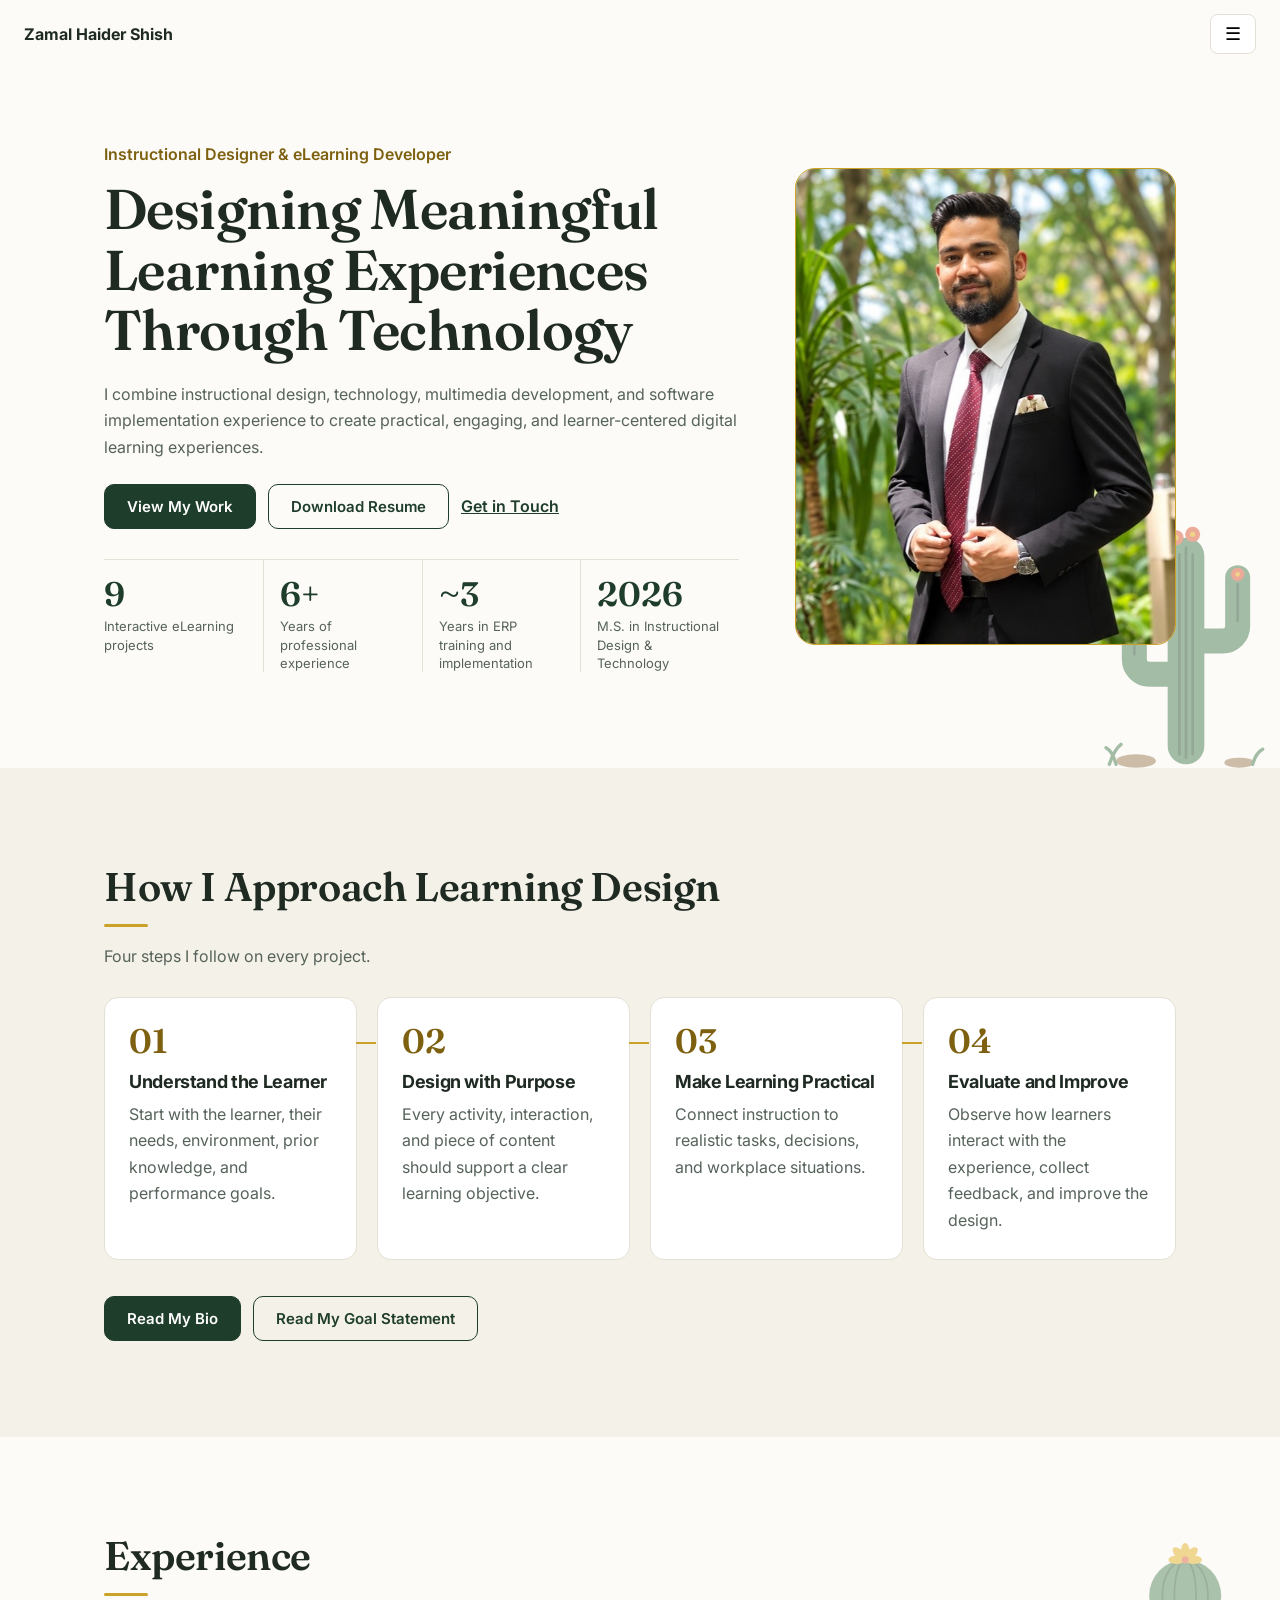
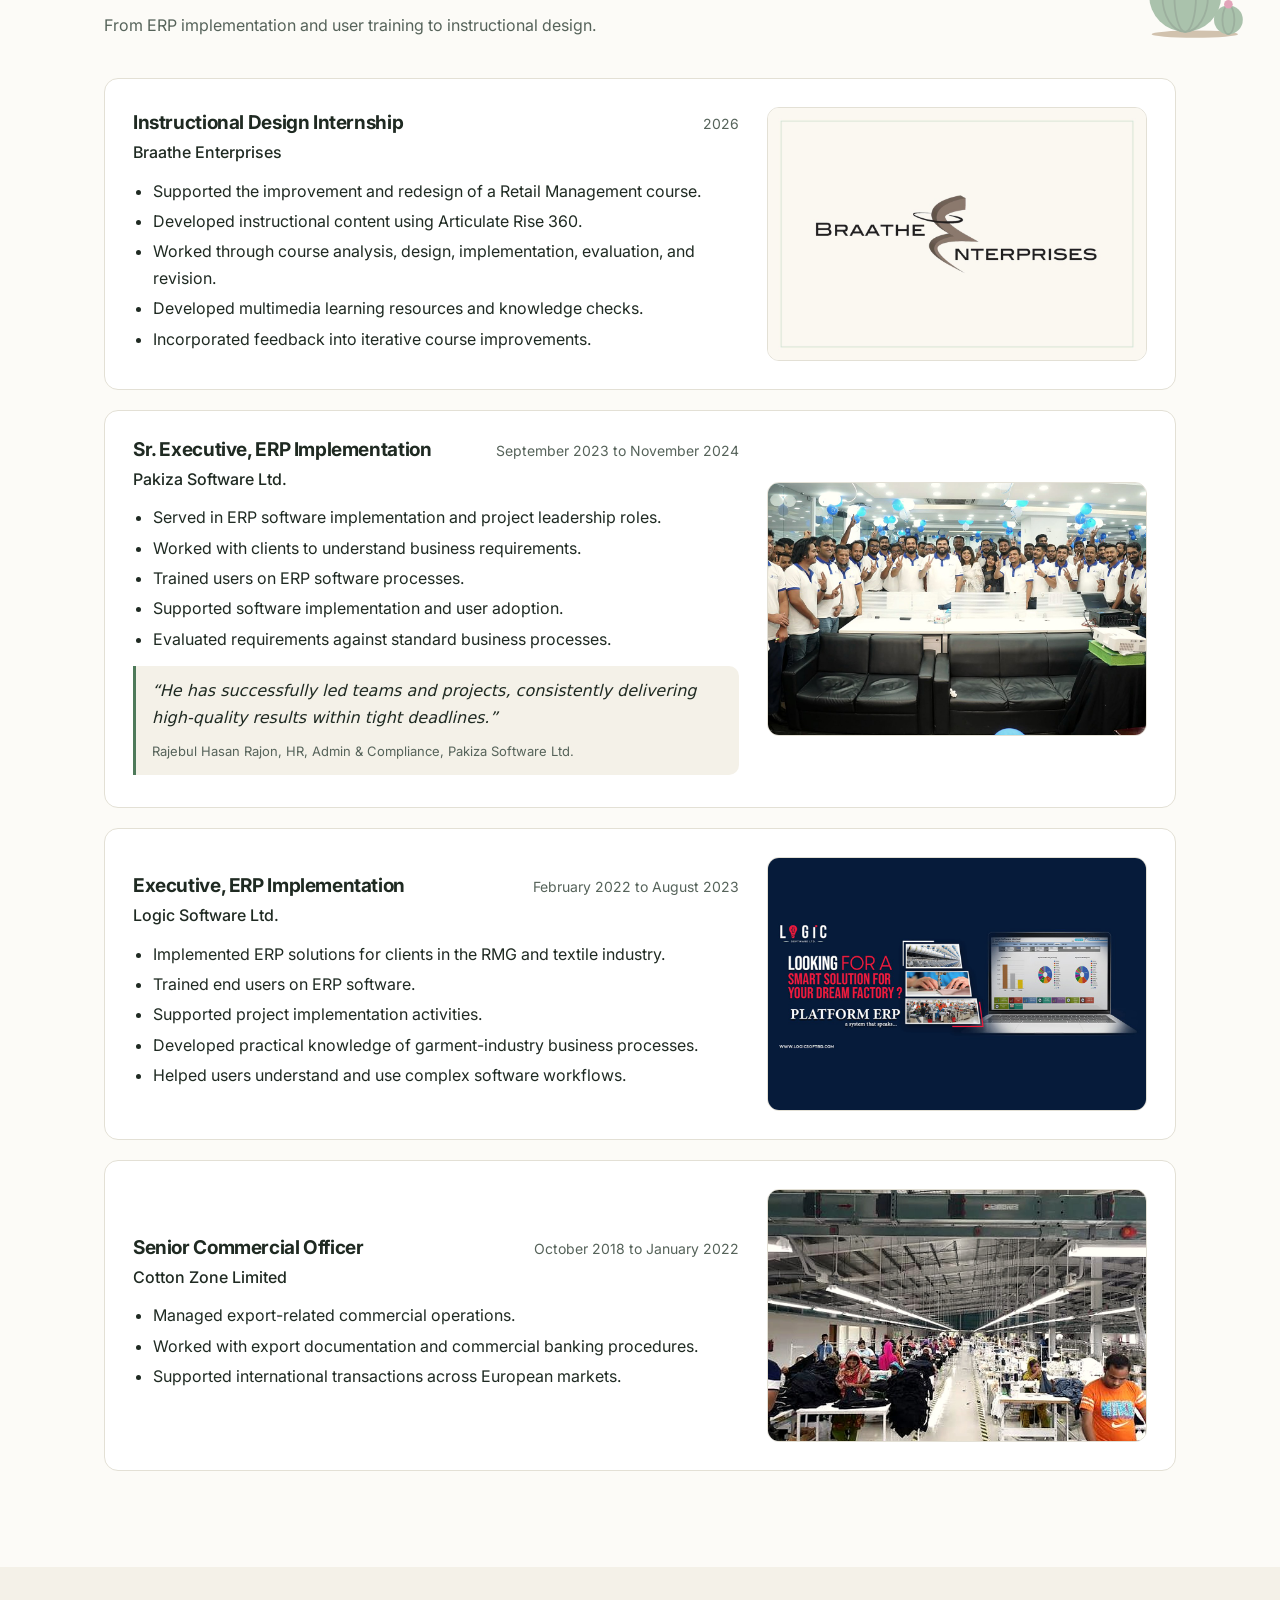
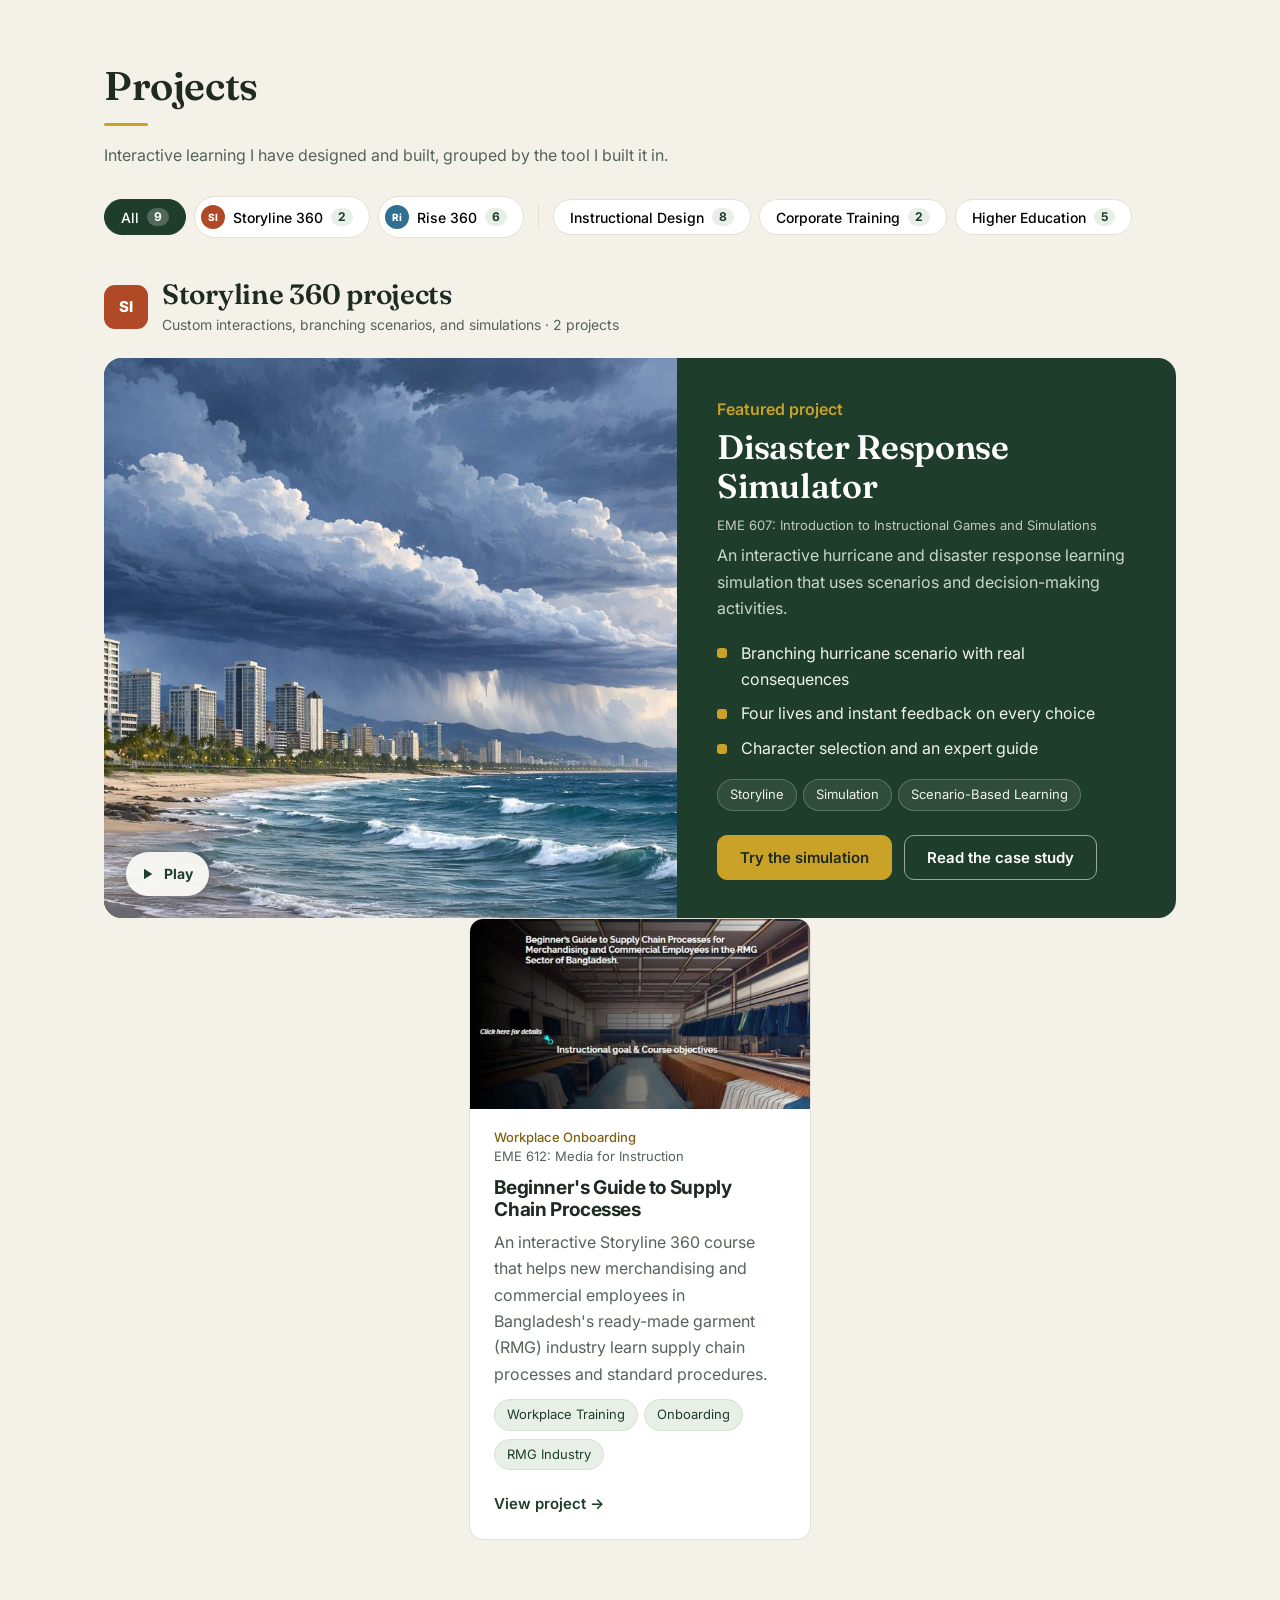
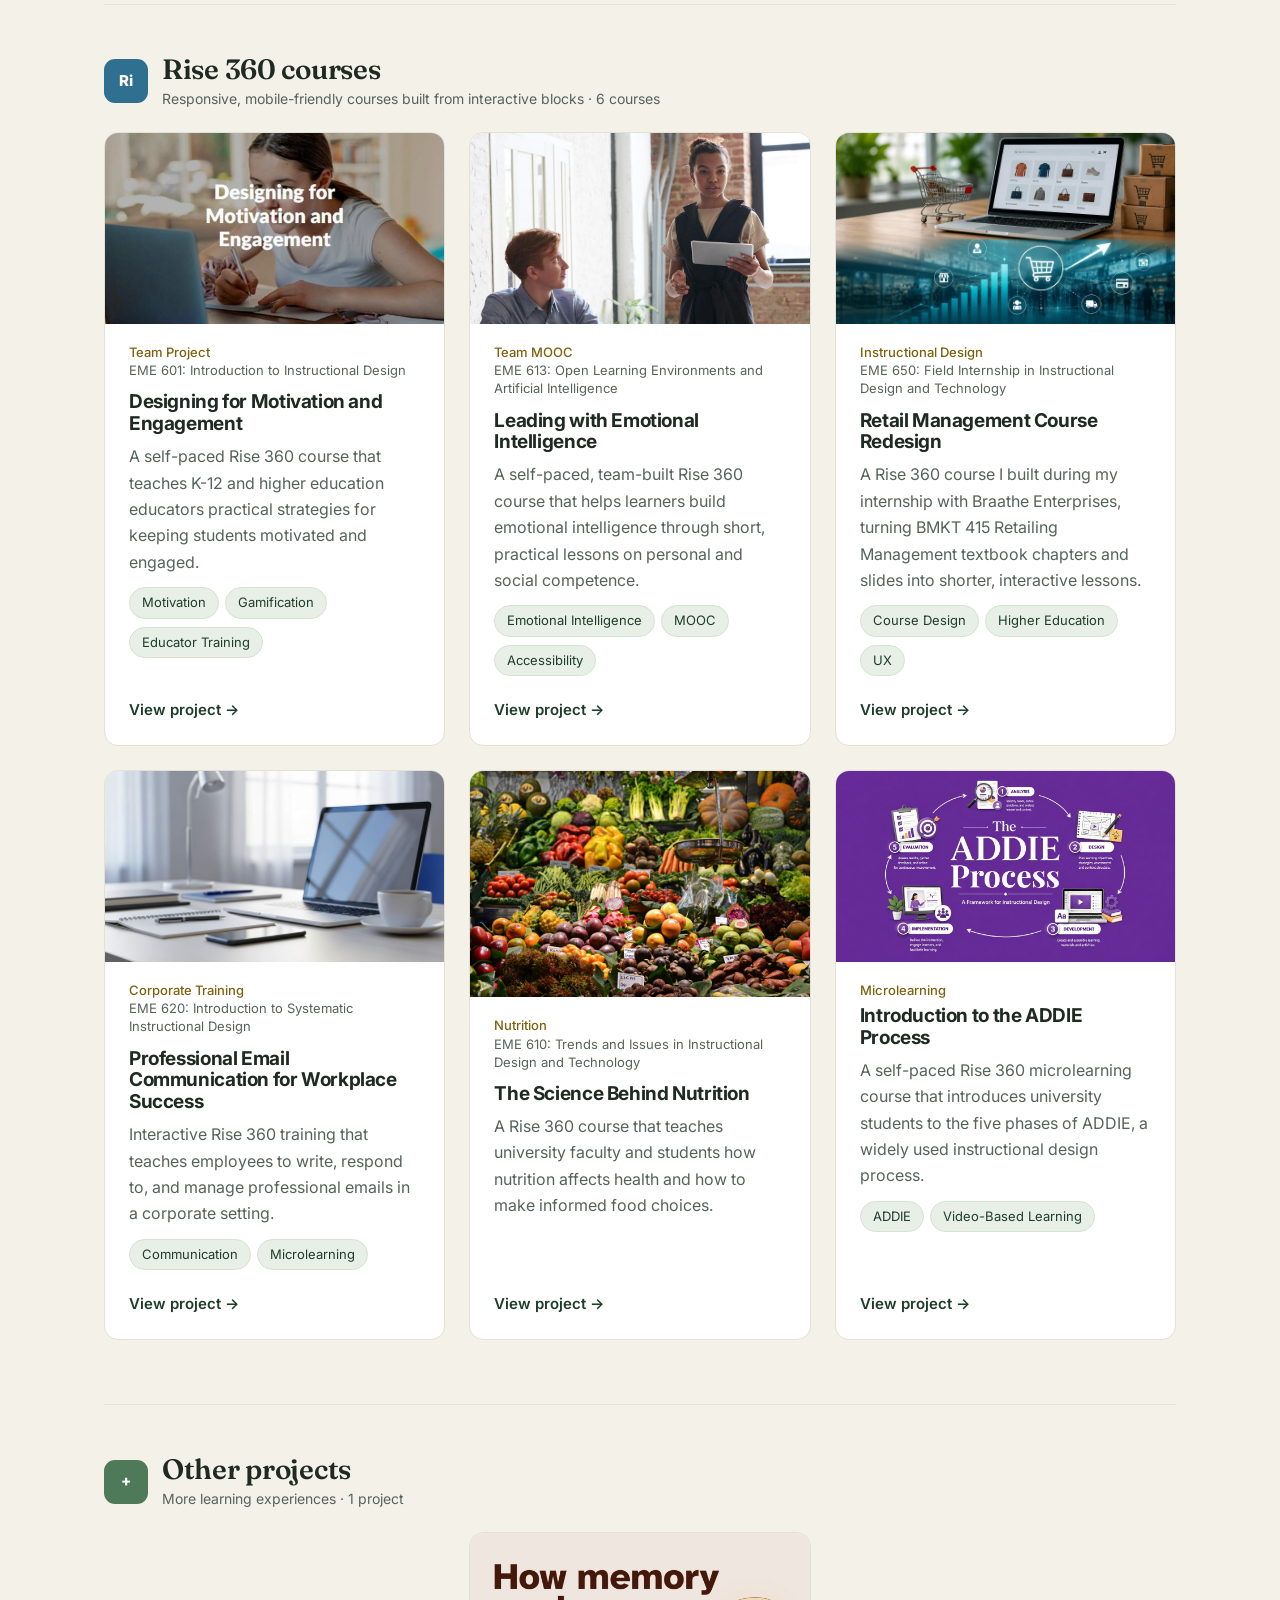
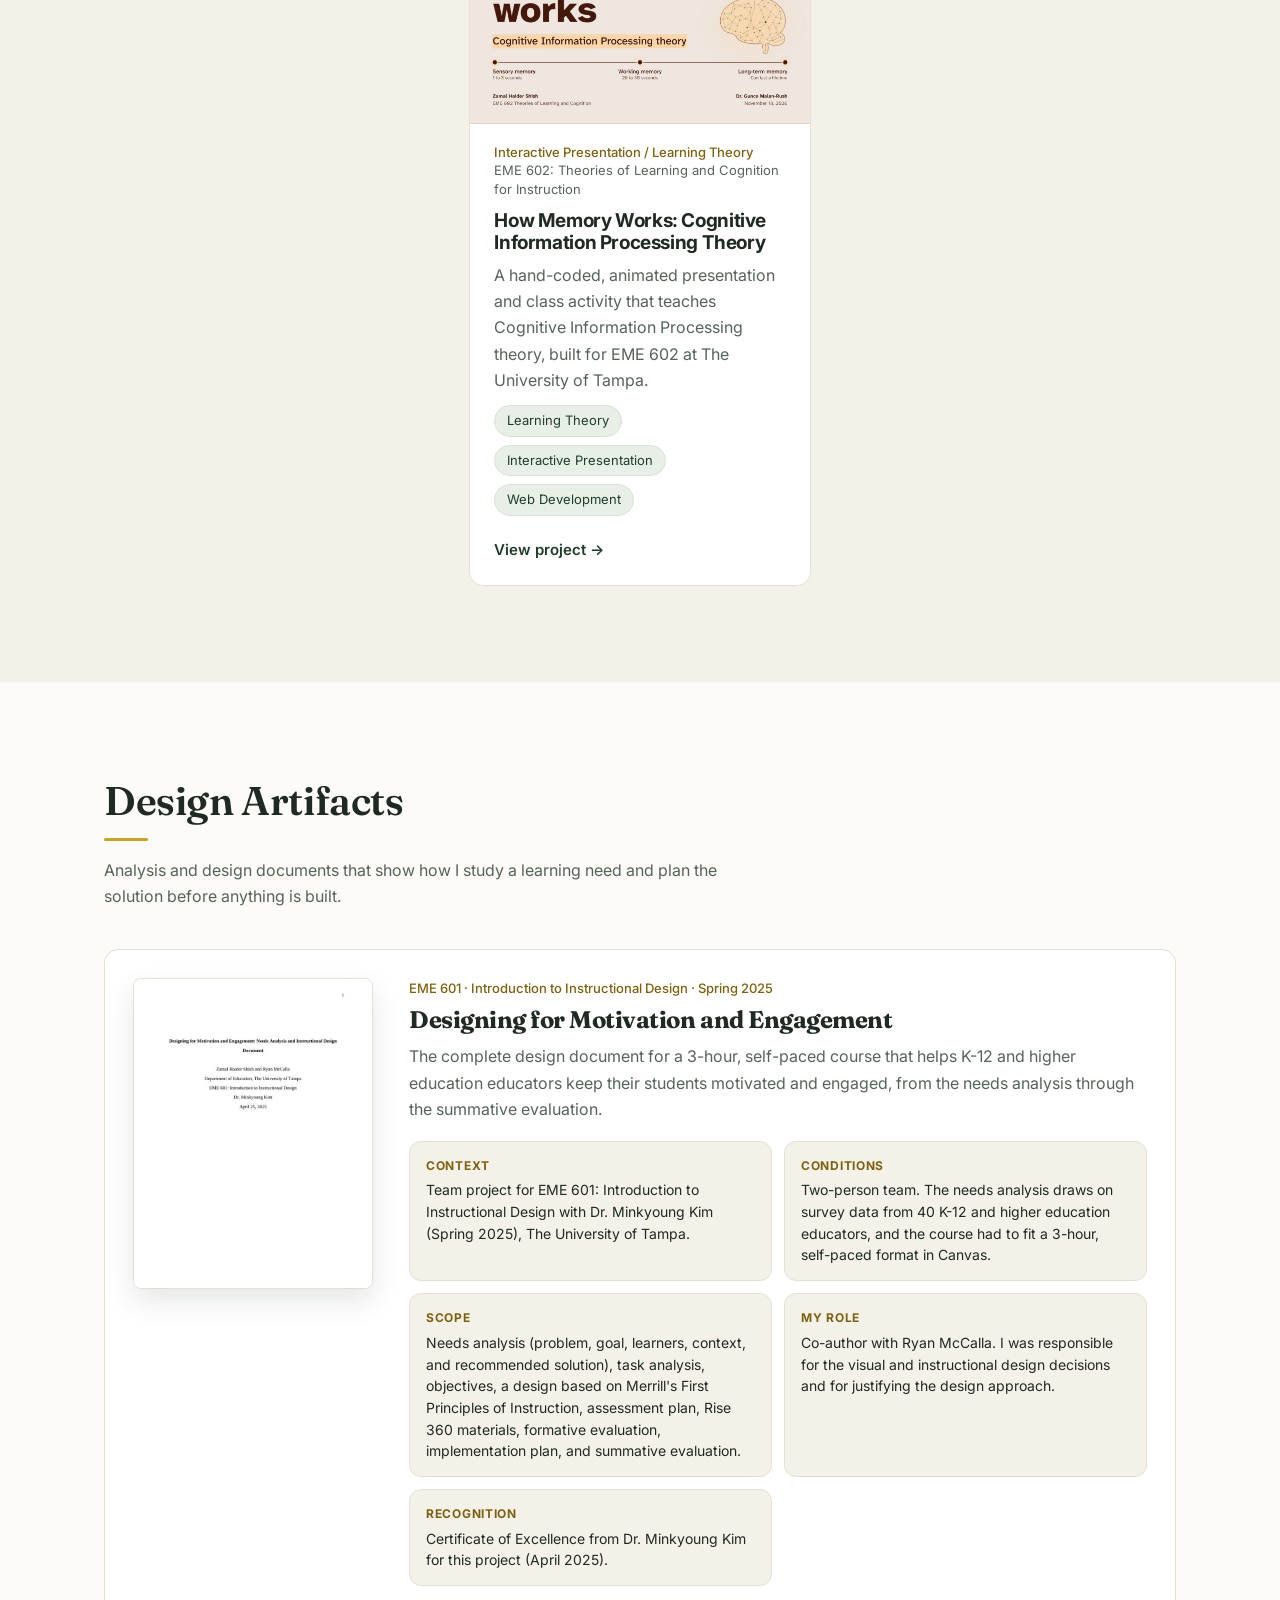
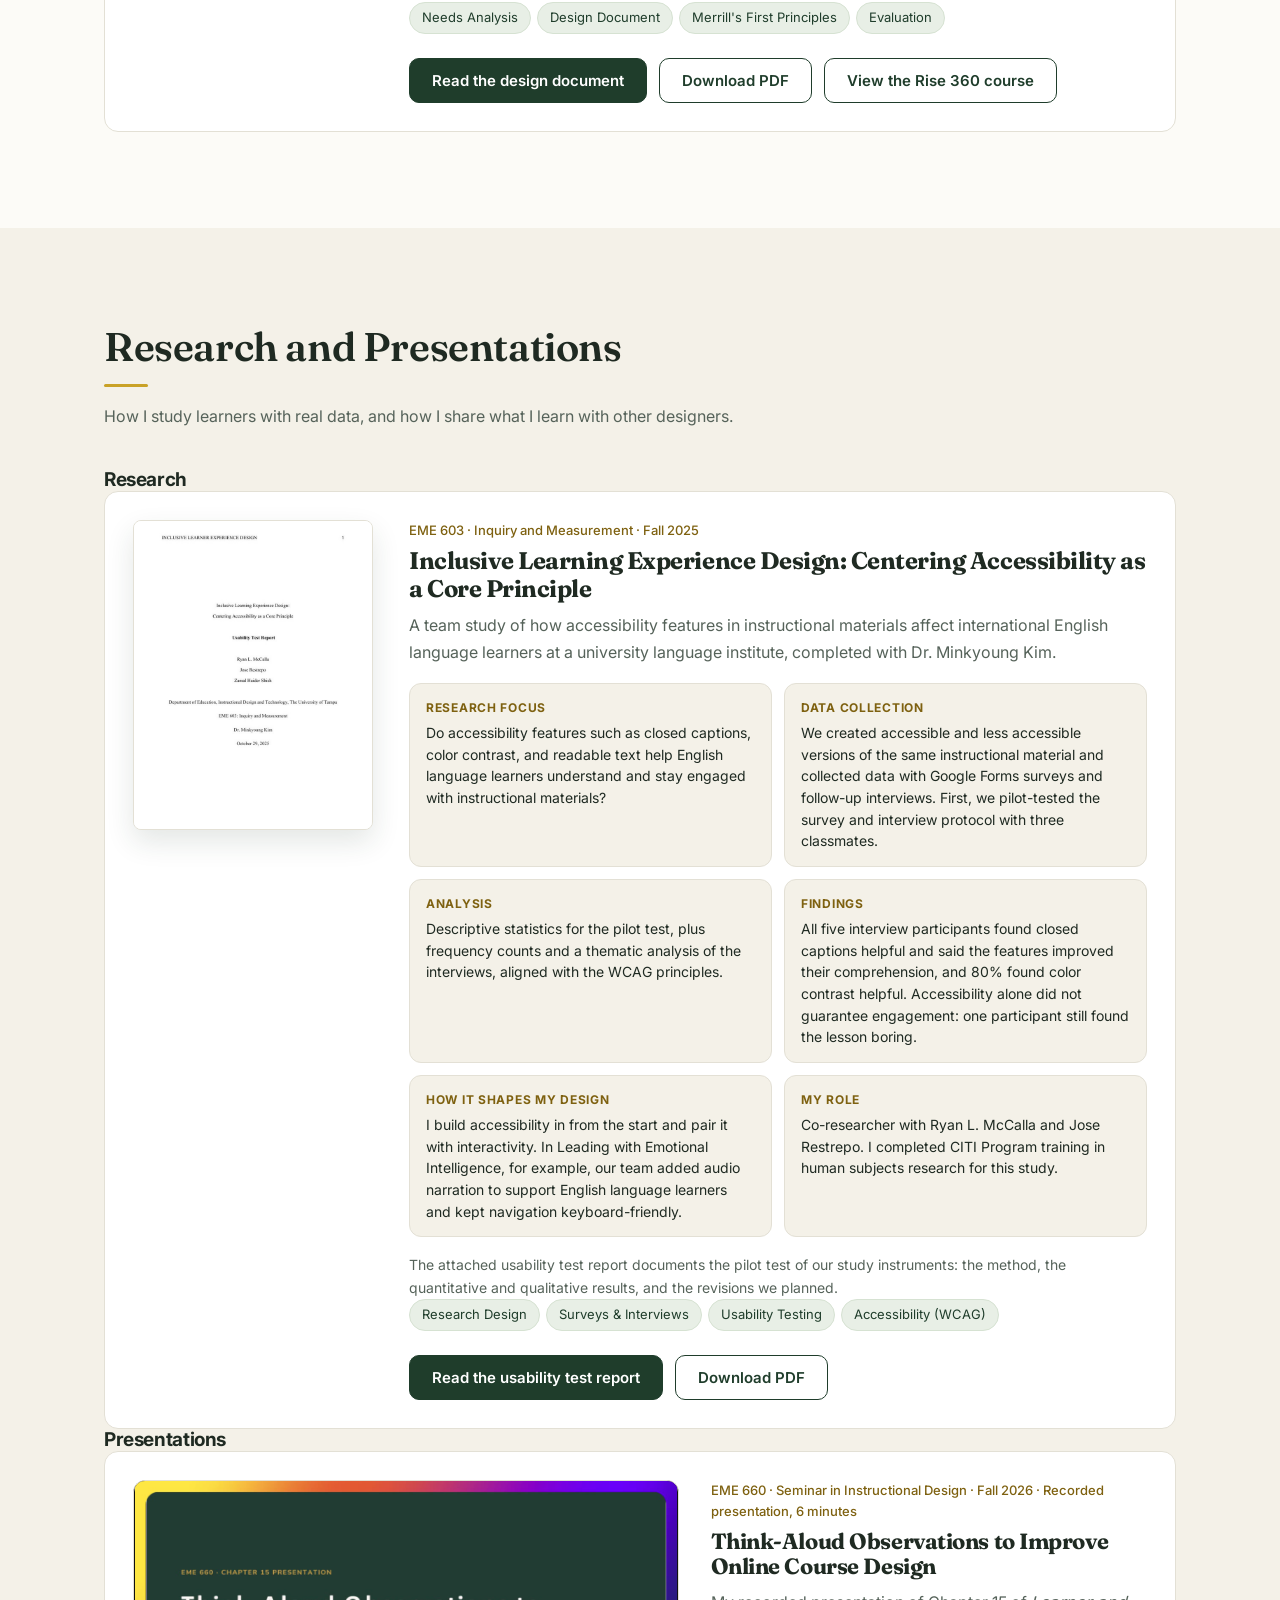
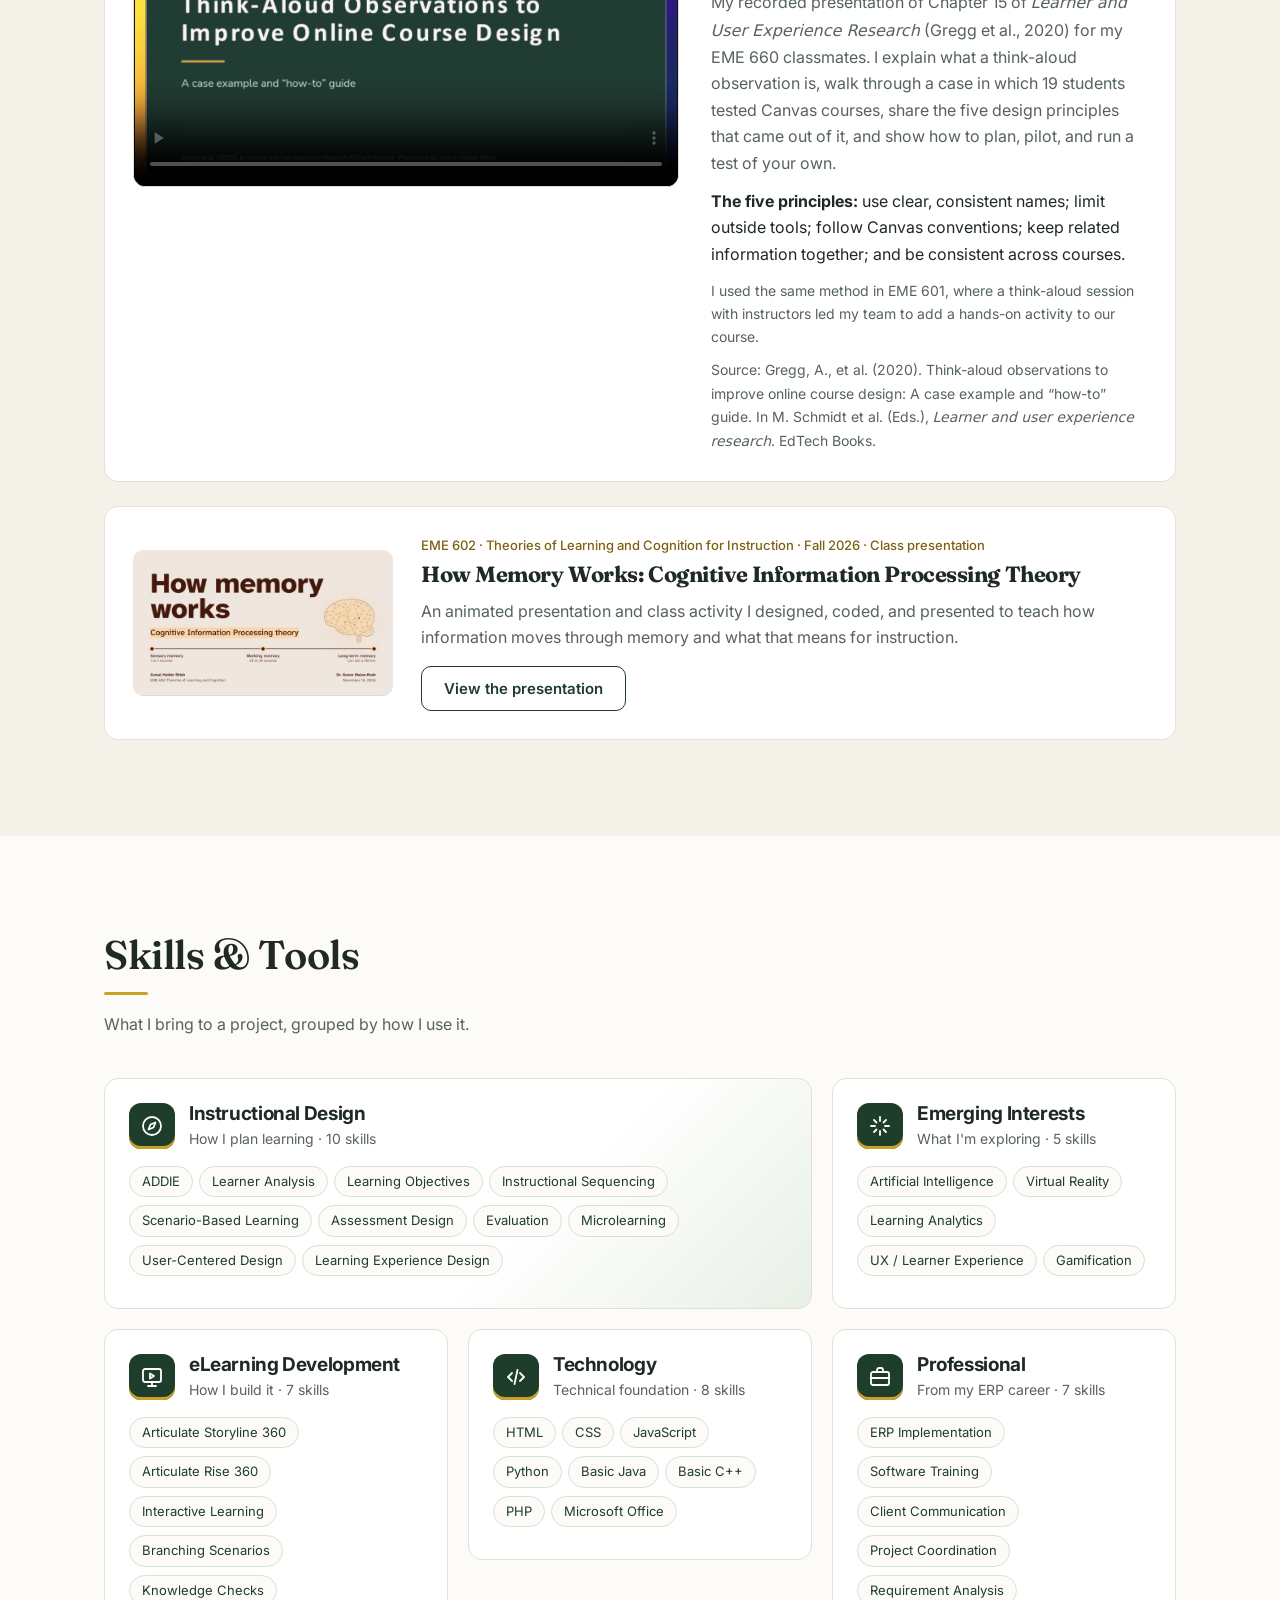
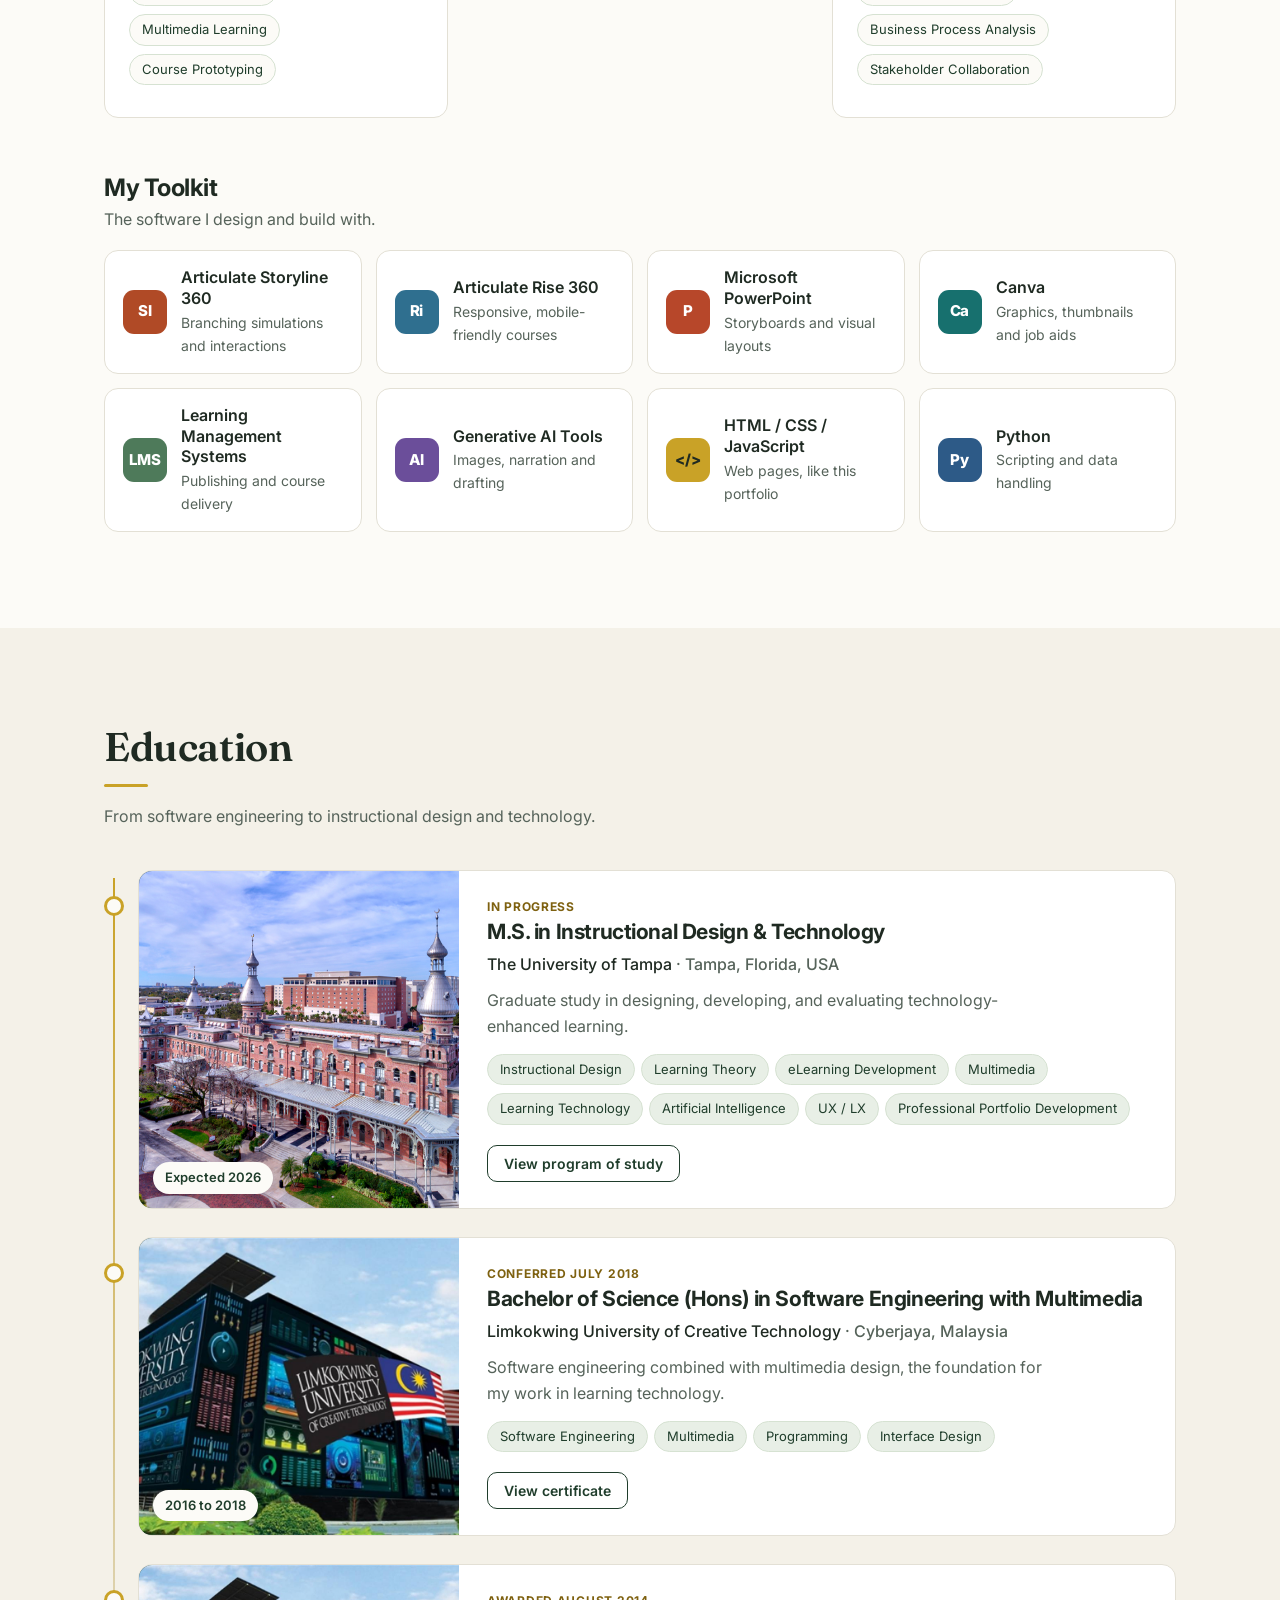
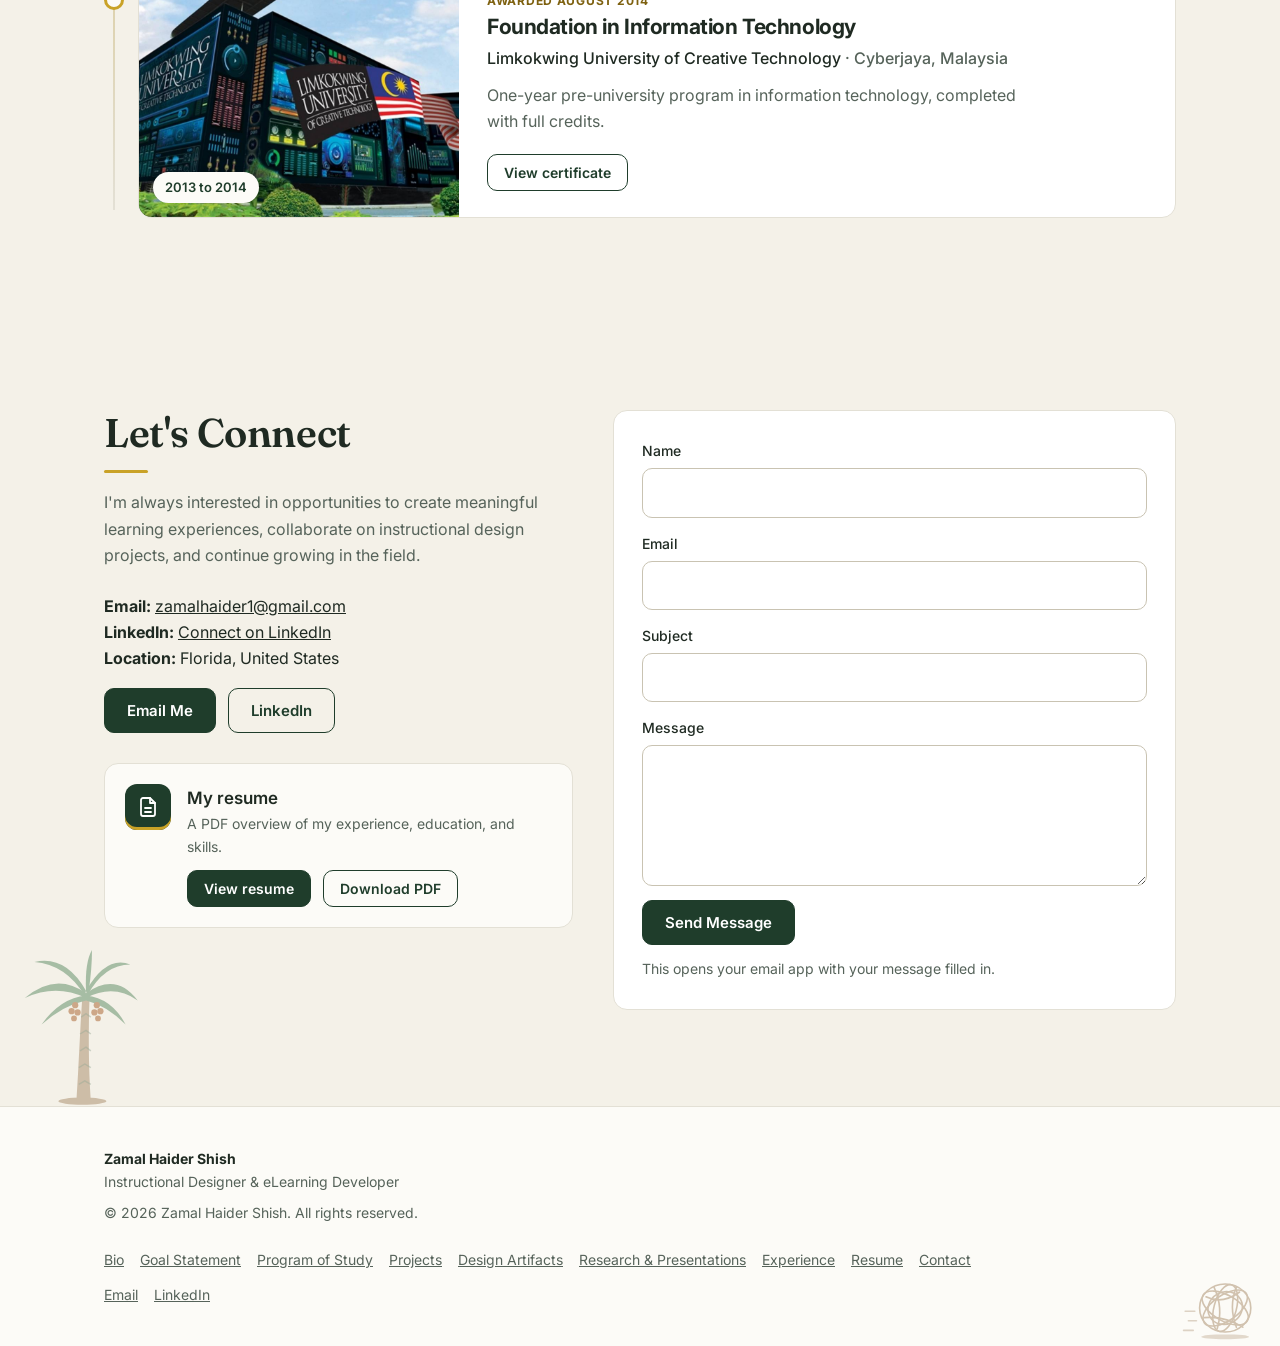
==== commit ae4c0ca8: "Add research, presentations, and full EME 601 design document Replace the EME 601 design document wi" ====
--- a/index.html
+++ b/index.html
@@ -107,7 +107,7 @@
 </defs>
 </svg>
 <header id="nav"><div class="w nb"><a class="brand" href="#home">Zamal Haider Shish</a>
-<nav id="menu" aria-label="Main"><a href="bio.html">Bio</a><a href="goals.html">Goal Statement</a><a href="pos.html">Program of Study</a><a href="#experience">Experience</a><a href="#design">Design Artifacts</a><a href="#projects">Projects</a><a href="#skills">Skills &amp; Tools</a><a href="#education">Education</a><a href="#contact">Contact</a></nav><a class="btn hcta" href="#resume">View Resume</a>
+<nav id="menu" aria-label="Main"><a href="bio.html">Bio</a><a href="goals.html">Goal Statement</a><a href="pos.html">Program of Study</a><a href="#experience">Experience</a><a href="#projects">Projects</a><a href="#design">Design Artifacts</a><a href="#research">Research</a><a href="#skills">Skills &amp; Tools</a><a href="#education">Education</a><a href="#contact">Contact</a></nav><a class="btn hcta" href="#resume">View Resume</a>
 <button id="mb" aria-label="Open menu" aria-expanded="false" aria-controls="menu">&#9776;</button></div></header>
 <main id="main">
 <section id="home" class="hero has-wm"><svg class="wm wm-hero" viewBox="0 0 120 160" fill="currentColor" aria-hidden="true" focusable="false"><use href="#wm-saguaro"/></svg><div class="w hg"><div>
@@ -125,14 +125,42 @@
 
 <section id="experience" class="has-wm"><svg class="wm wm-exp" viewBox="0 0 100 110" fill="currentColor" aria-hidden="true" focusable="false"><use href="#wm-ball"/></svg><div class="w"><h2>Experience</h2><p class="lead">From ERP implementation and user training to instructional design.</p><div class="ex" id="ex"></div></div></section>
 
-<section id="design" class="alt"><div class="w"><h2>Design Artifacts</h2>
-<p class="lead">Analysis and design documents that show how I study a learning need and plan the solution before anything is built.</p>
-<div class="dlist" id="dg"></div></div></section>
 
 <section id="projects" class="alt"><div class="w"><h2>Projects</h2>
 <p class="lead">Interactive learning I have designed and built, grouped by the tool I built it in.</p>
 <div id="fl" role="group" aria-label="Filter projects"></div><p class="sr-only" id="flr" aria-live="polite"></p>
 <div id="pgroups"></div></div></section>
+<section id="design"><div class="w"><h2>Design Artifacts</h2>
+<p class="lead">Analysis and design documents that show how I study a learning need and plan the solution before anything is built.</p>
+<div class="dlist" id="dg"></div></div></section>
+<section id="research" class="alt"><div class="w"><h2>Research and Presentations</h2><p class="lead">How I study learners with real data, and how I share what I learn with other designers.</p>
+<h3 class="sub">Research</h3>
+<article class="card dc rc rv"><a class="dcv" href="research/EME603-Usability-Test-Report.pdf" target="_blank" rel="noopener" tabindex="-1" aria-hidden="true"><img src="research/eme603-cover.jpg" alt="" loading="lazy" width="680" height="880"></a>
+<div class="dcb"><p class="pcat">EME 603 · Inquiry and Measurement · Fall 2025</p><h3>Inclusive Learning Experience Design: Centering Accessibility as a Core Principle</h3>
+<p class="mu">A team study of how accessibility features in instructional materials affect international English language learners at a university language institute, completed with Dr. Minkyoung Kim.</p>
+<div class="facts">
+<div class="fact"><span class="fl">Research focus</span><p>Do accessibility features such as closed captions, color contrast, and readable text help English language learners understand and stay engaged with instructional materials?</p></div>
+<div class="fact"><span class="fl">Data collection</span><p>We created accessible and less accessible versions of the same instructional material and collected data with Google Forms surveys and follow-up interviews. First, we pilot-tested the survey and interview protocol with three classmates.</p></div>
+<div class="fact"><span class="fl">Analysis</span><p>Descriptive statistics for the pilot test, plus frequency counts and a thematic analysis of the interviews, aligned with the WCAG principles.</p></div>
+<div class="fact"><span class="fl">Findings</span><p>All five interview participants found closed captions helpful and said the features improved their comprehension, and 80% found color contrast helpful. Accessibility alone did not guarantee engagement: one participant still found the lesson boring.</p></div>
+<div class="fact"><span class="fl">How it shapes my design</span><p>I build accessibility in from the start and pair it with interactivity. In Leading with Emotional Intelligence, for example, our team added audio narration to support English language learners and kept navigation keyboard-friendly.</p></div>
+<div class="fact"><span class="fl">My Role</span><p>Co-researcher with Ryan L. McCalla and Jose Restrepo. I completed CITI Program training in human subjects research for this study.</p></div>
+</div>
+<p class="mu sm">The attached usability test report documents the pilot test of our study instruments: the method, the quantitative and qualitative results, and the revisions we planned.</p>
+<p class="tags"><span class="chip">Research Design</span><span class="chip">Surveys &amp; Interviews</span><span class="chip">Usability Testing</span><span class="chip">Accessibility (WCAG)</span></p>
+<div class="acts"><a class="btn" href="research/EME603-Usability-Test-Report.pdf" target="_blank" rel="noopener">Read the usability test report</a><a class="btn o" href="research/EME603-Usability-Test-Report.pdf" download>Download PDF</a></div></div></article>
+<h3 class="sub" id="presentations">Presentations</h3>
+<article class="card vc rv"><div class="vw"><video controls preload="metadata" poster="presentations/chapter15-poster.jpg" aria-label="Recorded presentation: Think-Aloud Observations to Improve Online Course Design"><source src="presentations/chapter15-think-aloud.mp4" type="video/mp4"><a href="presentations/chapter15-think-aloud.mp4">Download the presentation video</a></video></div>
+<div class="vb"><p class="pcat">EME 660 · Seminar in Instructional Design · Fall 2026 · Recorded presentation, 6 minutes</p><h3>Think-Aloud Observations to Improve Online Course Design</h3>
+<p class="mu">My recorded presentation of Chapter 15 of <i>Learner and User Experience Research</i> (Gregg et al., 2020) for my EME 660 classmates. I explain what a think-aloud observation is, walk through a case in which 19 students tested Canvas courses, share the five design principles that came out of it, and show how to plan, pilot, and run a test of your own.</p>
+<p class="vk"><b>The five principles:</b> use clear, consistent names; limit outside tools; follow Canvas conventions; keep related information together; and be consistent across courses.</p>
+<p class="mu sm">I used the same method in EME 601, where a think-aloud session with instructors led my team to add a hands-on activity to our course.</p>
+<p class="mu sm">Source: Gregg, A., et al. (2020). Think-aloud observations to improve online course design: A case example and &ldquo;how-to&rdquo; guide. In M. Schmidt et al. (Eds.), <i>Learner and user experience research</i>. EdTech Books.</p></div></article>
+<article class="card vc2 rv"><a class="th" href="#project/cip-theory-presentation" tabindex="-1" aria-hidden="true"><img src="cip-presentation/cover.jpg" alt="" loading="lazy"></a>
+<div><p class="pcat">EME 602 · Theories of Learning and Cognition for Instruction · Fall 2026 · Class presentation</p><h3>How Memory Works: Cognitive Information Processing Theory</h3>
+<p class="mu">An animated presentation and class activity I designed, coded, and presented to teach how information moves through memory and what that means for instruction.</p>
+<div class="acts"><a class="btn o" href="#project/cip-theory-presentation">View the presentation</a></div></div></article>
+</div></section>
 
 <section id="skills"><div class="w"><h2>Skills &amp; Tools</h2><p class="lead">What I bring to a project, grouped by how I use it.</p><div class="skg" id="sk"></div>
 <div class="tools"><h3>My Toolkit</h3><p class="mu tkl">The software I design and build with.</p><div class="tkg" id="tk"></div></div></div></section>
@@ -155,7 +183,7 @@
 </main>
 
 <footer class="has-wm"><svg class="wm wm-footer" viewBox="0 0 100 110" fill="currentColor" aria-hidden="true" focusable="false"><use href="#wm-tumble"/></svg><div class="w fw"><div><b>Zamal Haider Shish</b><br><span class="mu">Instructional Designer &amp; eLearning Developer</span><p class="mu" style="margin-top:8px">&copy; 2026 Zamal Haider Shish. All rights reserved.</p></div>
-<div><nav aria-label="Footer"><a href="bio.html">Bio</a><a href="goals.html">Goal Statement</a><a href="pos.html">Program of Study</a><a href="#design">Design Artifacts</a><a href="#projects">Projects</a><a href="#experience">Experience</a><a href="#resume">Resume</a><a href="#contact">Contact</a></nav>
+<div><nav aria-label="Footer"><a href="bio.html">Bio</a><a href="goals.html">Goal Statement</a><a href="pos.html">Program of Study</a><a href="#projects">Projects</a><a href="#design">Design Artifacts</a><a href="#research">Research &amp; Presentations</a><a href="#experience">Experience</a><a href="#resume">Resume</a><a href="#contact">Contact</a></nav>
 <p class="ln" style="margin-top:12px"><a id="fe" aria-label="Email" href="#contact">Email</a><a id="fl2" aria-label="LinkedIn" href="#contact" target="_blank" rel="noopener">LinkedIn</a></p></div></div></footer>
 <div id="cs" role="dialog" aria-modal="true" aria-label="Project case study" tabindex="-1"></div>
 
@@ -165,6 +193,36 @@
 const P=o=>({thumbnail:"",embedUrl:"",externalUrl:"",audience:"",problem:"",solution:"",role:"Instructional designer and eLearning developer",process:["Analyze","Design","Develop","Implement","Evaluate"],outcome:"",caseStudy:{},featured:true,...o});
 // caseStudy: {objectives:[], decisions:[], experience:"", evaluation:"", lessons:"", screenshots:[]}  // REPLACE WITH PROJECT SCREENSHOTS
 const PROJECTS=[
+P({slug:"designing-for-motivation",title:"Designing for Motivation and Engagement",course:"EME 601: Introduction to Instructional Design",category:"Rise 360 Course / Team Project",
+ description:"A self-paced Rise 360 course that teaches K-12 and higher education educators practical strategies for keeping students motivated and engaged.",
+ thumbnail:"motivation/cover.jpg",
+ tools:["Articulate Rise 360","Canvas LMS","Quizizz"],
+ tags:["Rise 360","Motivation","Gamification","Educator Training"],filters:["Rise 360","Instructional Design","Higher Education"],
+ role:"Co-designer and developer with Ryan McCalla. I was responsible for the visual and instructional design decisions and for justifying the design approach.",
+ audience:"K-12 and higher education educators who want to improve student engagement in their courses.",
+ outcome:"Recognized with a Certificate of Excellence from Dr. Minkyoung Kim (April 2025). The full design document is in the Design Artifacts section.",
+ caseStudy:{
+  objectives:["Explain the key concepts of student engagement","Identify student engagement challenges and analyze their causes","Explore and evaluate strategies that enhance learner engagement","Apply selected strategies to design an engaging course","Evaluate and refine a course based on the effectiveness of its engagement strategies"],
+  decisions:["Built on Merrill's First Principles of Instruction, with every lesson working toward a real teaching task","Seven short lessons totaling 3 hours, from what engagement is to overcoming barriers to motivation","The course models the strategies it teaches, including gamification and a hands-on Quizizz activity","Revised after a formative survey and a think-aloud session with instructors"],
+  experience:"Seven lessons with interactive content, real-world examples, flashcards and knowledge checks, a hands-on Quizizz activity, and a course evaluation.",
+  evaluation:"Five instructors tested the course in a formative survey, which led us to trim content, align it more closely with the objectives, and reorganize it. In the summative evaluation, 80% of respondents said they felt confident applying the strategies, and a think-aloud session led us to add a new hands-on activity."},
+ externalUrl:"https://share.articulate.com/kYZnOoAoXEJo2X7Aa7Gql",
+ launchNote:"This course is hosted on Articulate 360 and opens in a new tab."}),
+P({slug:"supply-chain-processes",title:"Beginner's Guide to Supply Chain Processes",course:"EME 612: Media for Instruction",category:"Storyline Course / Workplace Onboarding",
+ description:"An interactive Storyline 360 course that helps new merchandising and commercial employees in Bangladesh's ready-made garment (RMG) industry learn supply chain processes and standard procedures.",
+ thumbnail:"supply-chain/cover.jpg",
+ tools:["Articulate Storyline 360","Review 360"],
+ tags:["Storyline","Workplace Training","Onboarding","RMG Industry"],filters:["Storyline","Instructional Design","Corporate Training"],
+ role:"Instructional designer and developer (individual project). The topic draws on my own years in the RMG industry.",
+ audience:"New merchandising and commercial employees in RMG companies in Bangladesh, often recent graduates with limited industry experience.",
+ problem:"New merchandising and commercial employees are expected to understand supply chain and commercial processes quickly, but without structured training they start work with gaps that lead to confusion, errors, and delays.",
+ outcome:"Recognized with a Certificate of Excellence from Dr. Minkyoung Kim (November 2025).",
+ caseStudy:{
+  objectives:["Describe the supply chain process as it relates to merchandising and commercial operations","Identify key responsibilities in merchandising and commercial tasks","Apply standard operating procedures for order management, vendor communication, and documentation","Analyze common challenges in merchandising and commercial processes and suggest solutions"],
+  decisions:["Designed as an on-the-job guide that new employees can open anytime, alongside their daily work","Separate paths for the merchandising and commercial departments, plus a lesson on how the two connect","Step-by-step standard operating procedures (SOPs) for each department","Garment-factory visuals that match the learners' real workplace"],
+  experience:"A menu-driven Storyline course with module introductions, department walkthroughs, and SOP sections that learners can revisit as they work."},
+ externalUrl:"https://articulateusercontent.com/review/items/2ZEZT2AUXtDSsXEg/story.html",
+ launchNote:"This course is hosted on Articulate 360 and opens in a new tab."}),
 P({slug:"leading-with-emotional-intelligence",title:"Leading with Emotional Intelligence",course:"EME 613: Open Learning Environments and Artificial Intelligence",category:"Rise 360 Course / Team MOOC",
  description:"A self-paced, team-built Rise 360 course that helps learners build emotional intelligence through short, practical lessons on personal and social competence.",
  thumbnail:"emotional-intelligence/assets/3182749.jpg",
@@ -177,7 +235,7 @@
   decisions:["Structured into Personal Competence and Social Competence sections","Short, chunked lessons with plain language to reduce cognitive load","Keyboard-friendly navigation and no timed interactions","Audio narration to support ESL and auditory learners"],
   experience:"Narrated lessons, videos, knowledge checks, flashcards, sorting and matching activities, scenarios and reflection prompts, ending with a final assessment and certificate of completion."},
  embedUrl:"emotional-intelligence/index.html"}),
-P({slug:"retail-management-course",title:"Retail Management Course Redesign",course:"EME 650: Field Internship in Instructional Design and Technology",category:"Rise 360 / Instructional Design",description:"Redesign and improvement of Retail Management learning content created during an instructional design internship.",tools:["Articulate Rise 360","Canva or multimedia tools","Instructional design process"],tags:["Course Design","Rise 360","Higher Education","UX","Assessment"],filters:["Rise 360","Instructional Design","Higher Education"],role:"Instructional design intern",
+P({slug:"retail-management-course",title:"Retail Management Course Redesign",course:"EME 650: Field Internship in Instructional Design and Technology",category:"Rise 360 / Instructional Design",description:"A Rise 360 course I built during my internship with Braathe Enterprises, turning BMKT 415 Retailing Management textbook chapters and slides into shorter, interactive lessons.",tools:["Articulate Rise 360","AI-generated images and audio narration","Instructional design process"],tags:["Course Design","Rise 360","Higher Education","UX","Assessment"],filters:["Rise 360","Instructional Design","Higher Education"],role:"Instructional design intern",
  audience:"Undergraduate students in BMKT 415 – Retailing Management.",
  caseStudy:{
   objectives:["Identify retailing activities and how retailers create value","Compare types of retailers","Explain digital, multichannel and omnichannel retailing","Analyze consumer buying behavior"],
@@ -238,13 +296,15 @@
 const DESIGN=[
 {title:"Designing for Motivation and Engagement",
  course:"EME 601 · Introduction to Instructional Design · Spring 2025",
- description:"A needs analysis and course design plan for a three-hour blended course that helps K-12 and higher education educators keep their students motivated and engaged.",
+ description:"The complete design document for a 3-hour, self-paced course that helps K-12 and higher education educators keep their students motivated and engaged, from the needs analysis through the summative evaluation.",
  context:"Team project for EME 601: Introduction to Instructional Design with Dr. Minkyoung Kim (Spring 2025), The University of Tampa.",
- conditions:"Two-person team. The analysis is based on survey data from 40 K-12 and higher education educators, and the course had to fit a three-hour blended format.",
- scope:"Problem statement, instructional goal, learner and context analysis, recommended solution, and task analysis for a three-module course.",
- role:"Co-author with Ryan McCalla.",
- tags:["Needs Analysis","Learner Analysis","Task Analysis","Blended Learning"],
- pdf:"design-docs/EME601-Design-Document.pdf",cover:"design-docs/eme601-cover.jpg"}];
+ conditions:"Two-person team. The needs analysis draws on survey data from 40 K-12 and higher education educators, and the course had to fit a 3-hour, self-paced format in Canvas.",
+ scope:"Needs analysis (problem, goal, learners, context, and recommended solution), task analysis, objectives, a design based on Merrill's First Principles of Instruction, assessment plan, Rise 360 materials, formative evaluation, implementation plan, and summative evaluation.",
+ role:"Co-author with Ryan McCalla. I was responsible for the visual and instructional design decisions and for justifying the design approach.",
+ award:"Certificate of Excellence from Dr. Minkyoung Kim for this project (April 2025).",
+ tags:["Needs Analysis","Design Document","Merrill's First Principles","Evaluation"],
+ pdf:"design-docs/EME601-Design-Document.pdf",cover:"design-docs/eme601-cover.jpg",
+ more:{href:"#project/designing-for-motivation",text:"View the Rise 360 course"}}];
 /* filter buttons above the projects: All, the tool groups, then topics. A project matches a filter when its filters list includes it. */
 const FILTERS=["All","Storyline","Rise 360","Instructional Design","Corporate Training","Higher Education"];
 /* project groups: a project appears in a group when its filters list includes the group's tool name */
@@ -252,7 +312,8 @@
  {id:"rise-projects",tool:"Rise 360",title:"Rise 360 courses",sub:"Responsive, mobile-friendly courses built from interactive blocks",m:"Ri",c:"#2f6f8f",unit:["course","courses"]}];
 const EXP=[
 {role:"Instructional Design Internship",org:"Braathe Enterprises",img:"experience/braathe.jpg",imgAlt:"Braathe Enterprises logo",dates:"2026",pts:["Supported the improvement and redesign of a Retail Management course.","Developed instructional content using Articulate Rise 360.","Worked through course analysis, design, implementation, evaluation, and revision.","Developed multimedia learning resources and knowledge checks.","Incorporated feedback into iterative course improvements."]},
-{role:"Sr. Executive, ERP Implementation",org:"Pakiza Software Ltd.",img:"experience/pakiza.jpg",imgAlt:"The Pakiza Software Ltd. team celebrating together in the office",dates:"September 2023 to November 2024",pts:["Served in ERP software implementation and project leadership roles.","Worked with clients to understand business requirements.","Trained users on ERP software processes.","Supported software implementation and user adoption.","Evaluated requirements against standard business processes."]},
+{role:"Sr. Executive, ERP Implementation",org:"Pakiza Software Ltd.",img:"experience/pakiza.jpg",imgAlt:"The Pakiza Software Ltd. team celebrating together in the office",dates:"September 2023 to November 2024",pts:["Served in ERP software implementation and project leadership roles.","Worked with clients to understand business requirements.","Trained users on ERP software processes.","Supported software implementation and user adoption.","Evaluated requirements against standard business processes."],
+ quote:"He has successfully led teams and projects, consistently delivering high-quality results within tight deadlines.",quoteBy:"Rajebul Hasan Rajon, HR, Admin & Compliance, Pakiza Software Ltd."},
 {role:"Executive, ERP Implementation",org:"Logic Software Ltd.",img:"experience/logic.jpg",imgAlt:"Logic Software Ltd. Platform ERP banner",dates:"February 2022 to August 2023",pts:["Implemented ERP solutions for clients in the RMG and textile industry.","Trained end users on ERP software.","Supported project implementation activities.","Developed practical knowledge of garment-industry business processes.","Helped users understand and use complex software workflows."]},
 {role:"Senior Commercial Officer",org:"Cotton Zone Limited",img:"experience/cottonzone.jpg",imgAlt:"Garment production floor at Cotton Zone Limited",dates:"October 2018 to January 2022",pts:["Managed export-related commercial operations.","Worked with export documentation and commercial banking procedures.","Supported international transactions across European markets."]}];
 const SKILLS={"Instructional Design":["ADDIE","Learner Analysis","Learning Objectives","Instructional Sequencing","Scenario-Based Learning","Assessment Design","Evaluation","Microlearning","User-Centered Design","Learning Experience Design"],
@@ -303,7 +364,7 @@
 set("#em",{href:"mailto:"+SITE.email,textContent:SITE.email});set("#em2",{href:"mailto:"+SITE.email});
 ["#li","#li2"].forEach(s=>$(s).href=LI);
 $("#ph4").innerHTML=PHIL.map((p,i)=>`<li class="card step rv"><span class="stn" aria-hidden="true">0${i+1}</span><h3>${p[0]}</h3><p class="mu">${p[1]}</p></li>`).join("");
-$("#ex").innerHTML=EXP.map(x=>`<article class="card rv${x.img?" xi":""}"><div class="xt"><div class="eh"><h3>${E(x.role)}</h3><span class="mu sm">${E(x.dates)}</span></div><p class="org">${E(x.org)} ${x.tag?chip(x.tag):""}</p><ul>${x.pts.map((t,i)=>`<li${i>1?' class="more"':""}>${E(t)}</li>`).join("")}</ul>${x.pts.length>2?`<button class="xm" aria-expanded="false" aria-label="Show all details: ${E(x.role)}">Show all details</button>`:""}</div>${x.img?`<figure class="xf"><img src="${E(x.img)}" alt="${E(x.imgAlt||x.org)}" loading="lazy" width="1200" height="800"></figure>`:""}</article>`).join("");
+$("#ex").innerHTML=EXP.map(x=>`<article class="card rv${x.img?" xi":""}"><div class="xt"><div class="eh"><h3>${E(x.role)}</h3><span class="mu sm">${E(x.dates)}</span></div><p class="org">${E(x.org)} ${x.tag?chip(x.tag):""}</p><ul>${x.pts.map((t,i)=>`<li${i>1?' class="more"':""}>${E(t)}</li>`).join("")}</ul>${x.quote?`<blockquote class="xq"><p>&ldquo;${E(x.quote)}&rdquo;</p><cite>${E(x.quoteBy)}</cite></blockquote>`:""}${x.pts.length>2?`<button class="xm" aria-expanded="false" aria-label="Show all details: ${E(x.role)}">Show all details</button>`:""}</div>${x.img?`<figure class="xf"><img src="${E(x.img)}" alt="${E(x.imgAlt||x.org)}" loading="lazy" width="1200" height="800"></figure>`:""}</article>`).join("");
 $("#ex").onclick=ev=>{const b=ev.target.closest(".xm");if(!b)return;const a=b.closest("article"),o=a.classList.toggle("open");b.setAttribute("aria-expanded",o);b.textContent=o?"Show fewer details":"Show all details"};
 $("#sk").innerHTML=["Instructional Design","Emerging Interests","eLearning Development","Technology","Professional"].filter(k=>SKILLS[k]).map(k=>[k,SKILLS[k]]).map(([k,v],i)=>{const [ic,sub]=SKI[k]||["spark",""];return `<div class="card sk rv${i===0?" sk-wide":""}"><div class="skh"><span class="ski">${svg(ic)}</span><div><h3>${k}</h3><p class="mu sm">${sub} · ${v.length} skills</p></div></div><p class="skc">${v.map(chip).join("")}</p></div>`}).join("");
 $("#tk").innerHTML=TOOLKIT.map(t=>`<div class="card tk2 rv"><span class="tki" style="background:${t.c};color:${t.dark?"#1f2a22":"#fff"}" aria-hidden="true">${t.m}</span><div><p class="tkn">${E(t.n)}</p><p class="mu sm">${E(t.u)}</p></div></div>`).join("");
@@ -343,15 +404,16 @@
 const dfact=(h,v)=>v?`<div class="fact"><span class="fl">${h}</span><p>${E(v)}</p></div>`:"";
 $("#dg").innerHTML=DESIGN.map(d=>`<article class="card dc rv"><a class="dcv" href="${E(d.pdf)}" target="_blank" rel="noopener" tabindex="-1" aria-hidden="true"><img src="${E(d.cover)}" alt="" loading="lazy" width="680" height="880"></a>
 <div class="dcb"><p class="pcat">${E(d.course)}</p><h3>${E(d.title)}</h3><p class="mu">${E(d.description)}</p>
-<div class="facts">${dfact("Context",d.context)}${dfact("Conditions",d.conditions)}${dfact("Scope",d.scope)}${dfact("My Role",d.role)}</div>
+<div class="facts">${dfact("Context",d.context)}${dfact("Conditions",d.conditions)}${dfact("Scope",d.scope)}${dfact("My Role",d.role)}${dfact("Recognition",d.award)}</div>
 ${d.tags&&d.tags.length?`<p class="tags">${d.tags.map(chip).join("")}</p>`:""}
-<div class="acts"><a class="btn" href="${E(d.pdf)}" target="_blank" rel="noopener">Read the design document</a><a class="btn o" href="${E(d.pdf)}" download>Download PDF</a></div></div></article>`).join("");
+<div class="acts"><a class="btn" href="${E(d.pdf)}" target="_blank" rel="noopener">Read the design document</a><a class="btn o" href="${E(d.pdf)}" download>Download PDF</a>${d.more?`<a class="btn o" href="${E(d.more.href)}">${E(d.more.text)}</a>`:""}</div></div></article>`).join("");
 if(window.REVEAL)REVEAL($$("#dg .rv"));
 $("#fl").onclick=e=>{const b=e.target.closest(".fb");if(!b)return;F=b.dataset.f;$$("#fl .fb").forEach(x=>x.setAttribute("aria-pressed",x===b));renderProjects()};
 
 /* embed viewer: iframe when embedUrl is set, placeholder otherwise */
 const embedSrc=u=>{let m;if(m=u.match(/(?:youtu\.be\/|youtube\.com\/watch\?v=)([\w-]{11})/))return"https://www.youtube.com/embed/"+m[1];if(m=u.match(/vimeo\.com\/(\d+)/))return"https://player.vimeo.com/video/"+m[1];return u};
 function embed(p){const u=p.embedUrl,x=p.externalUrl||u,lab=u?"Open Full Project":"Open Project in New Tab";
+if(!u&&x)return `<a class="emb lx" href="${E(x)}" target="_blank" rel="noopener">${p.thumbnail?`<img src="${E(p.thumbnail)}" alt="">`:""}<span class="lxb">Open the course in a new tab <span aria-hidden="true">&#8599;</span></span></a>${p.launchNote?`<p class="mu sm ar">${E(p.launchNote)}</p>`:""}`;
 const b=x?`<a class="btn o" href="${E(x)}" target="_blank" rel="noopener">${lab}</a>`:`<button class="btn o" disabled>${lab}</button>`;
 return u?`<div class="emb"><iframe src="${E(embedSrc(u))}" title="${E(p.title)} interactive demo" loading="lazy" allowfullscreen allow="fullscreen; autoplay"></iframe></div><p class="ar">${b}</p>`
 :`<div class="emb ph"><div><h3>Interactive Project Preview Coming Soon</h3><p class="mu">The hosted demo will appear here.</p>${b}</div></div>`}
--- a/styles.css
+++ b/styles.css
@@ -256,7 +256,7 @@
 @media(max-width:480px){.posum{grid-template-columns:1fr 1fr;gap:12px}.posum li{padding:16px 18px}}
 
 /* Design artifacts: a document's cover page beside its annotation */
-#design{padding-bottom:48px}#design+#projects{padding-top:48px}
+
 .dlist{display:grid;gap:24px}
 .dc{display:grid;grid-template-columns:minmax(0,240px) minmax(0,1fr);gap:36px;align-items:start}
 .dcv{display:block;aspect-ratio:8.5/11;background:#fff;border:1px solid var(--bd);border-radius:8px;overflow:hidden;box-shadow:0 12px 28px rgba(31,61,43,.12);transition:transform .2s}
@@ -269,3 +269,23 @@
 /* course label under a project's category */
 .pcrs{font-size:13px;line-height:1.4;color:var(--mu);margin:-2px 0 8px}
 .spb .pcrs{color:rgba(255,255,255,.72)}
+
+/* round 3: research and presentations, launch panel, quote */
+.rc .facts{grid-template-columns:repeat(2,minmax(0,1fr))}
+.vc{display:grid;grid-template-columns:minmax(0,1.25fr) minmax(0,1fr);gap:32px;align-items:start;margin-bottom:24px}
+.vw{border-radius:12px;overflow:hidden;border:1px solid var(--bd);background:#111;aspect-ratio:16/9}
+.vw video{display:block;width:100%;height:100%}
+.vb h3,.vc2 h3{font-family:var(--serif);font-size:22px;margin:6px 0 10px}
+.vk{margin:12px 0}
+.vb .mu.sm{margin-top:10px}
+.vc2{display:grid;grid-template-columns:minmax(0,260px) minmax(0,1fr);gap:28px;align-items:center}
+.vc2 .th{margin:0;border-radius:10px;overflow:hidden}
+.lx{display:block;position:relative;text-decoration:none;background:#1f3d2b}
+.emb.lx{height:auto;aspect-ratio:16/9;max-height:520px;min-height:0}
+.lx img{position:absolute;inset:0;width:100%;height:100%;object-fit:cover;opacity:.55;transition:opacity .2s}
+.lx:hover img{opacity:.4}
+.lxb{position:absolute;left:50%;top:50%;transform:translate(-50%,-50%);background:#fff;color:var(--ac);font-weight:700;padding:14px 22px;border-radius:999px;box-shadow:0 10px 24px rgba(0,0,0,.25);white-space:nowrap}
+.xq{margin:14px 0 4px;padding:12px 16px;border-left:3px solid var(--ac2,#c9a227);background:var(--bg);border-radius:0 10px 10px 0}
+.xq p{font-style:italic;margin:0 0 6px}
+.xq cite{font-style:normal;font-size:13px;color:var(--mu)}
+@media(max-width:900px){.vc,.vc2{grid-template-columns:1fr}.rc .facts{grid-template-columns:1fr}.lxb{white-space:normal;text-align:center}}
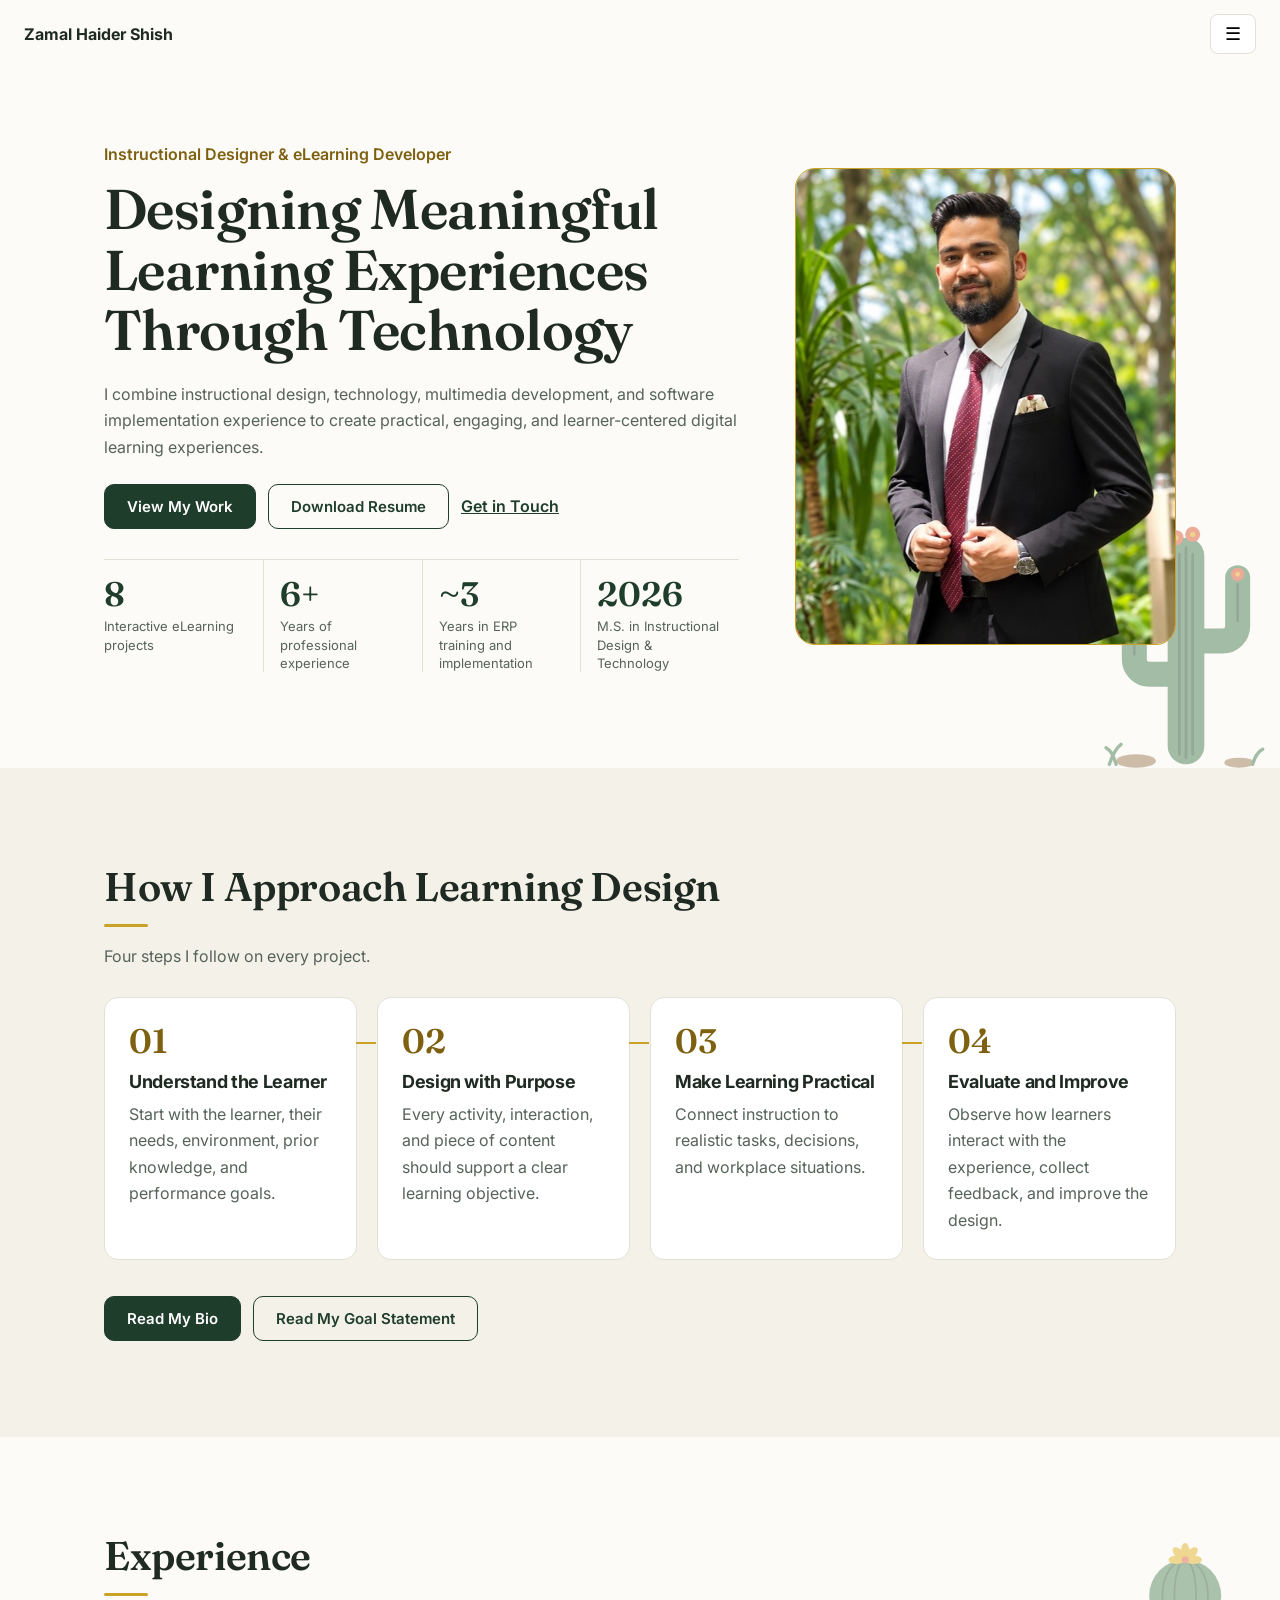
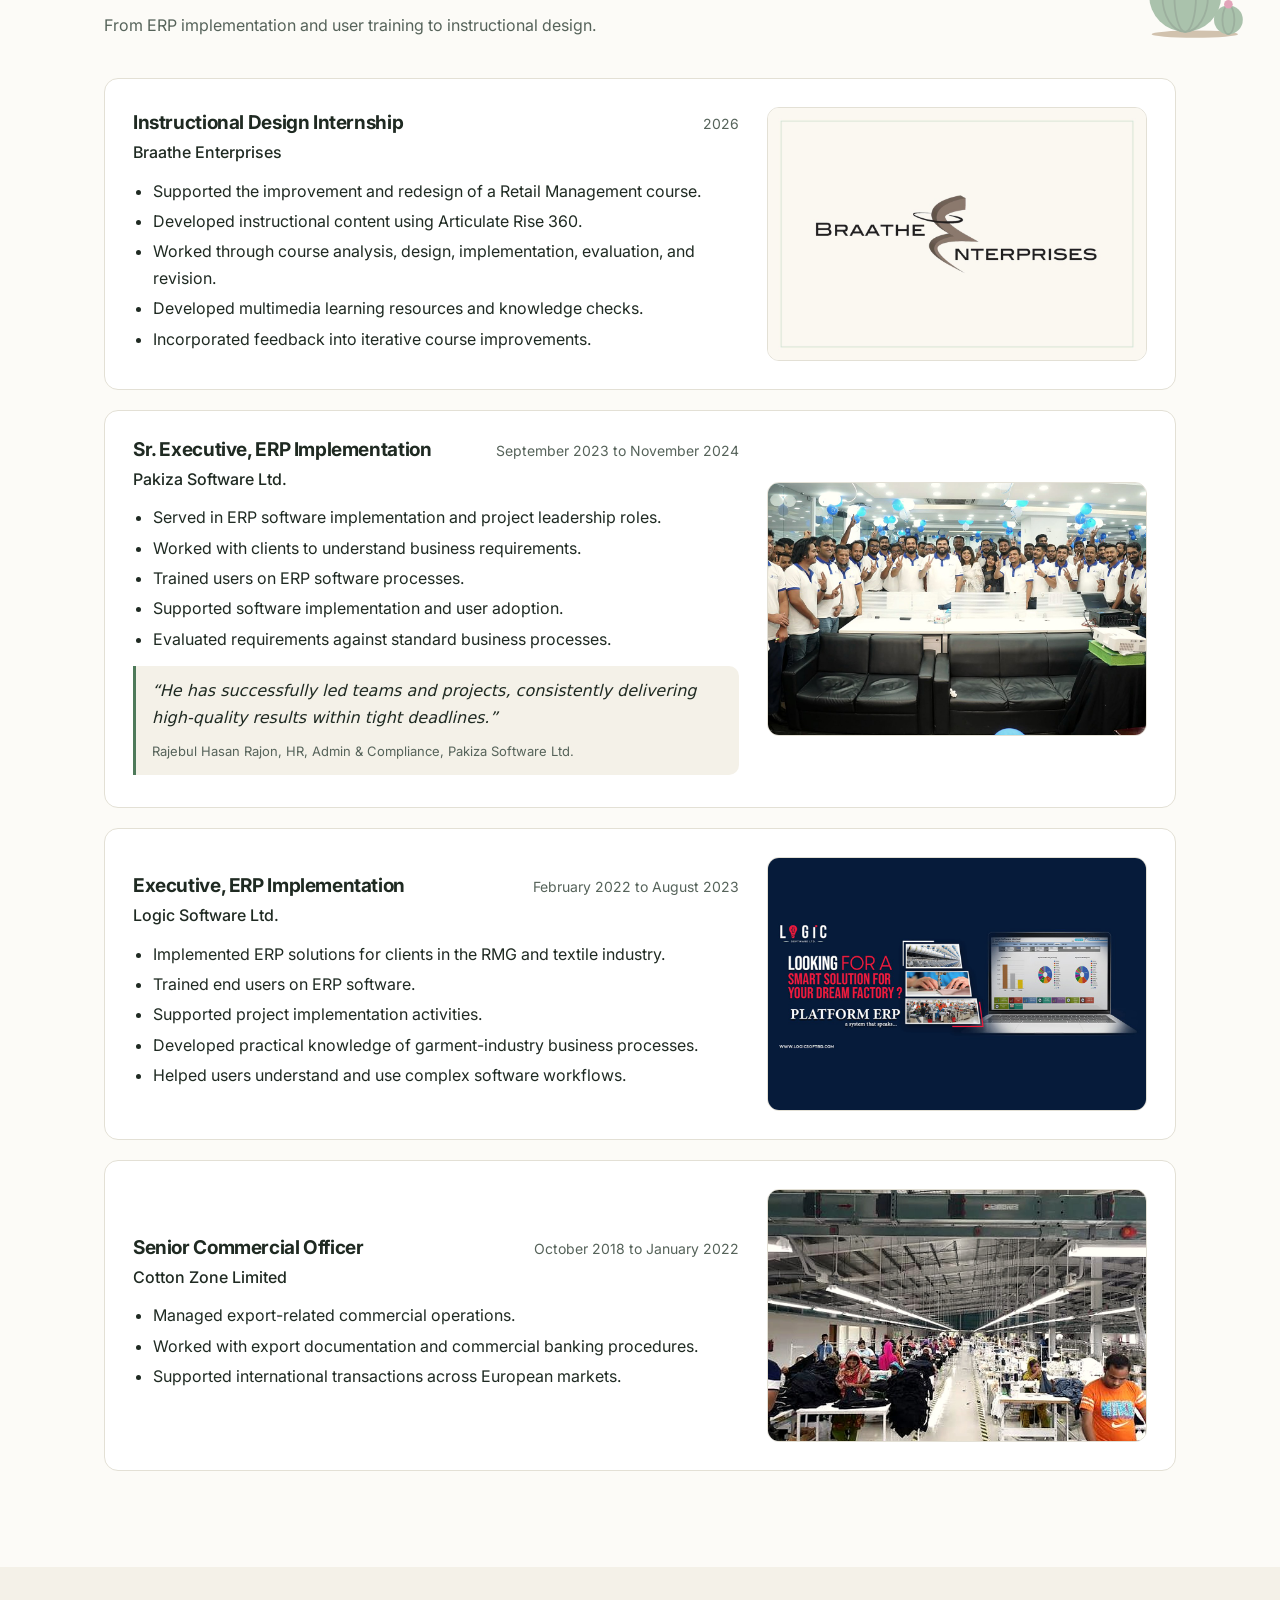
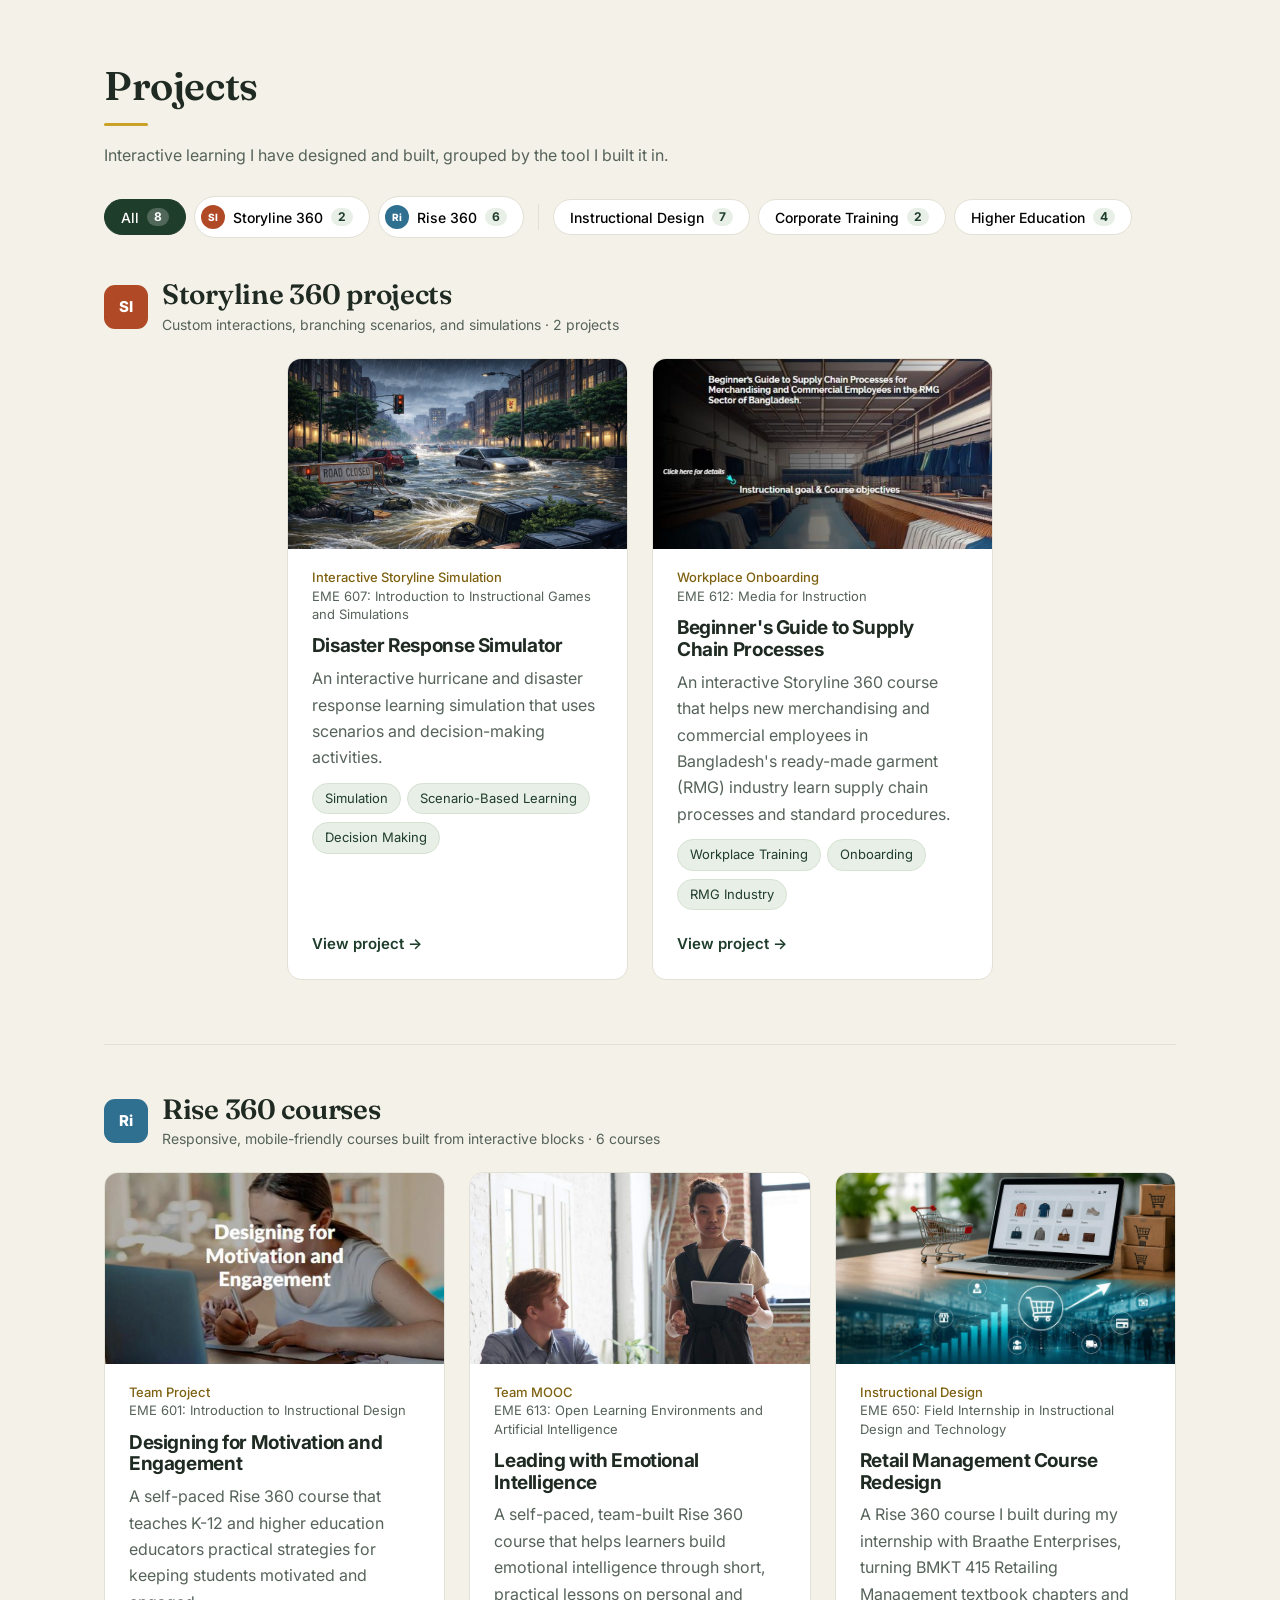
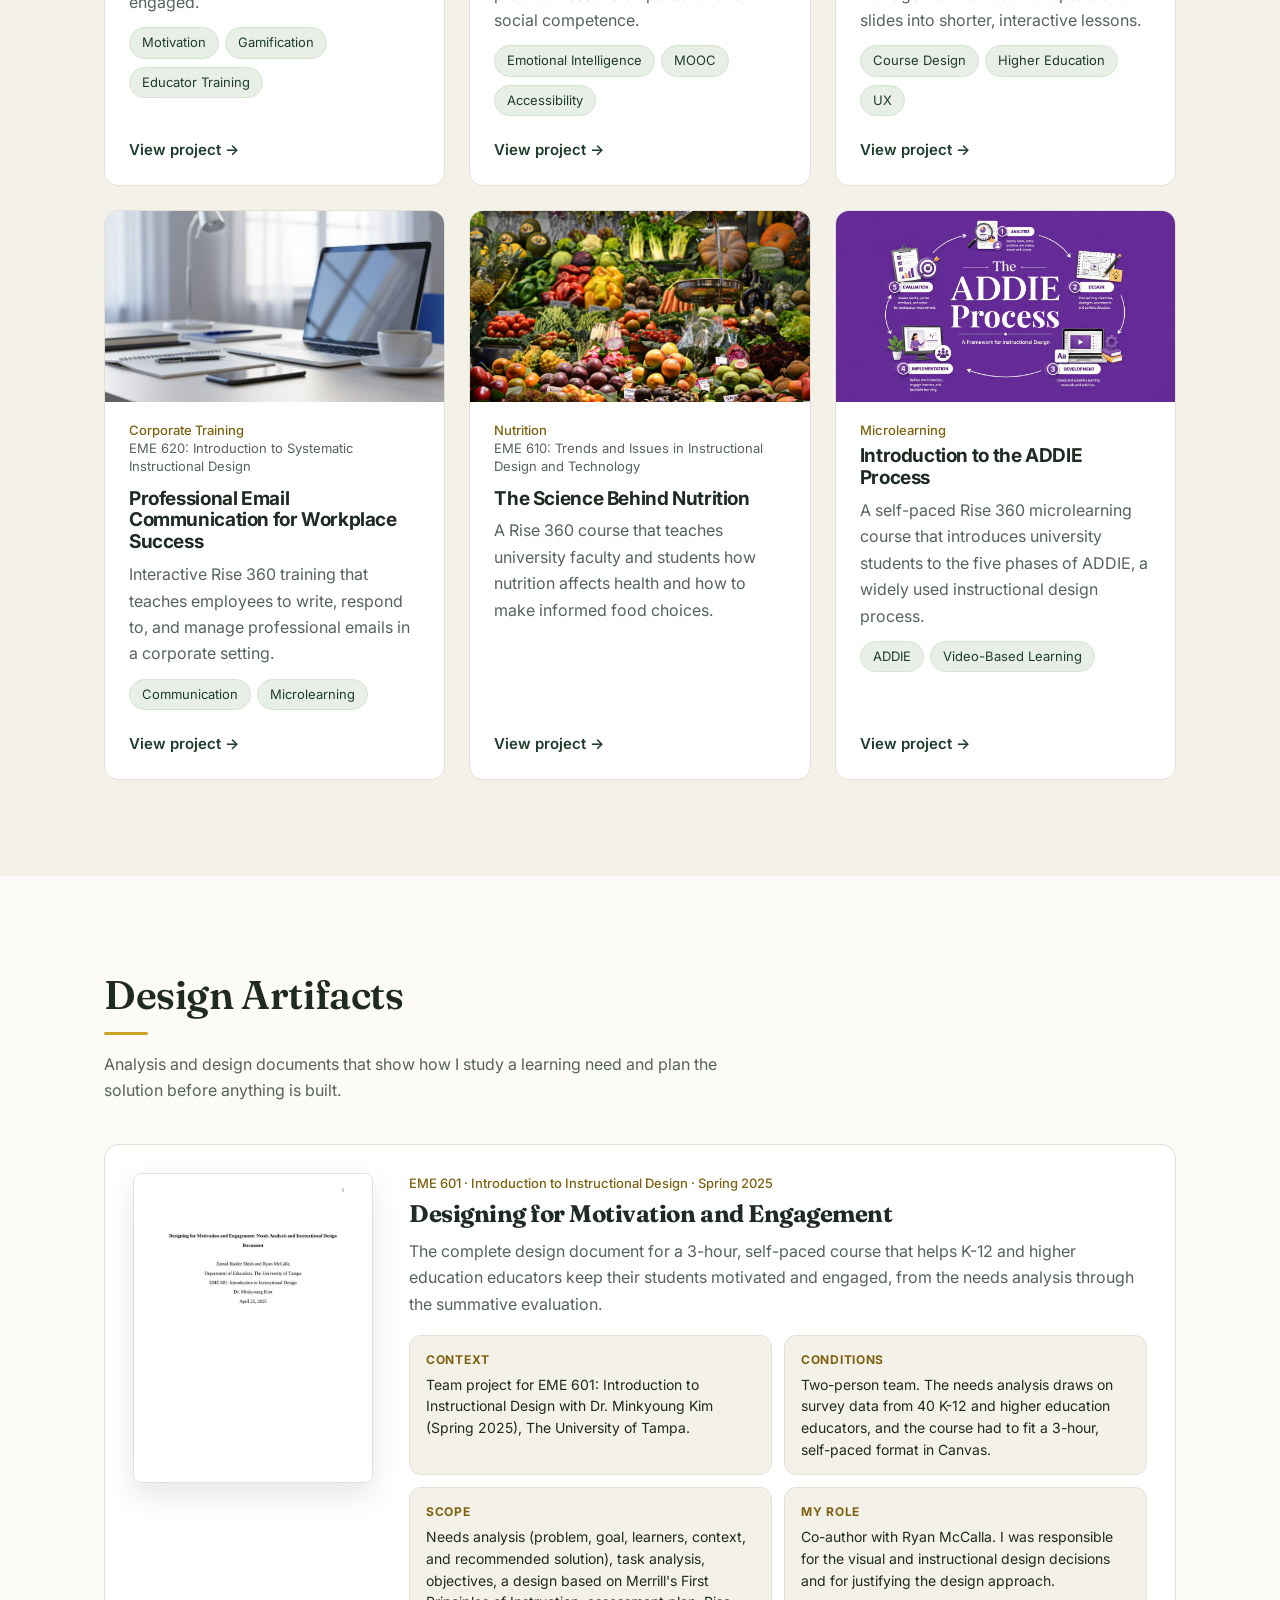
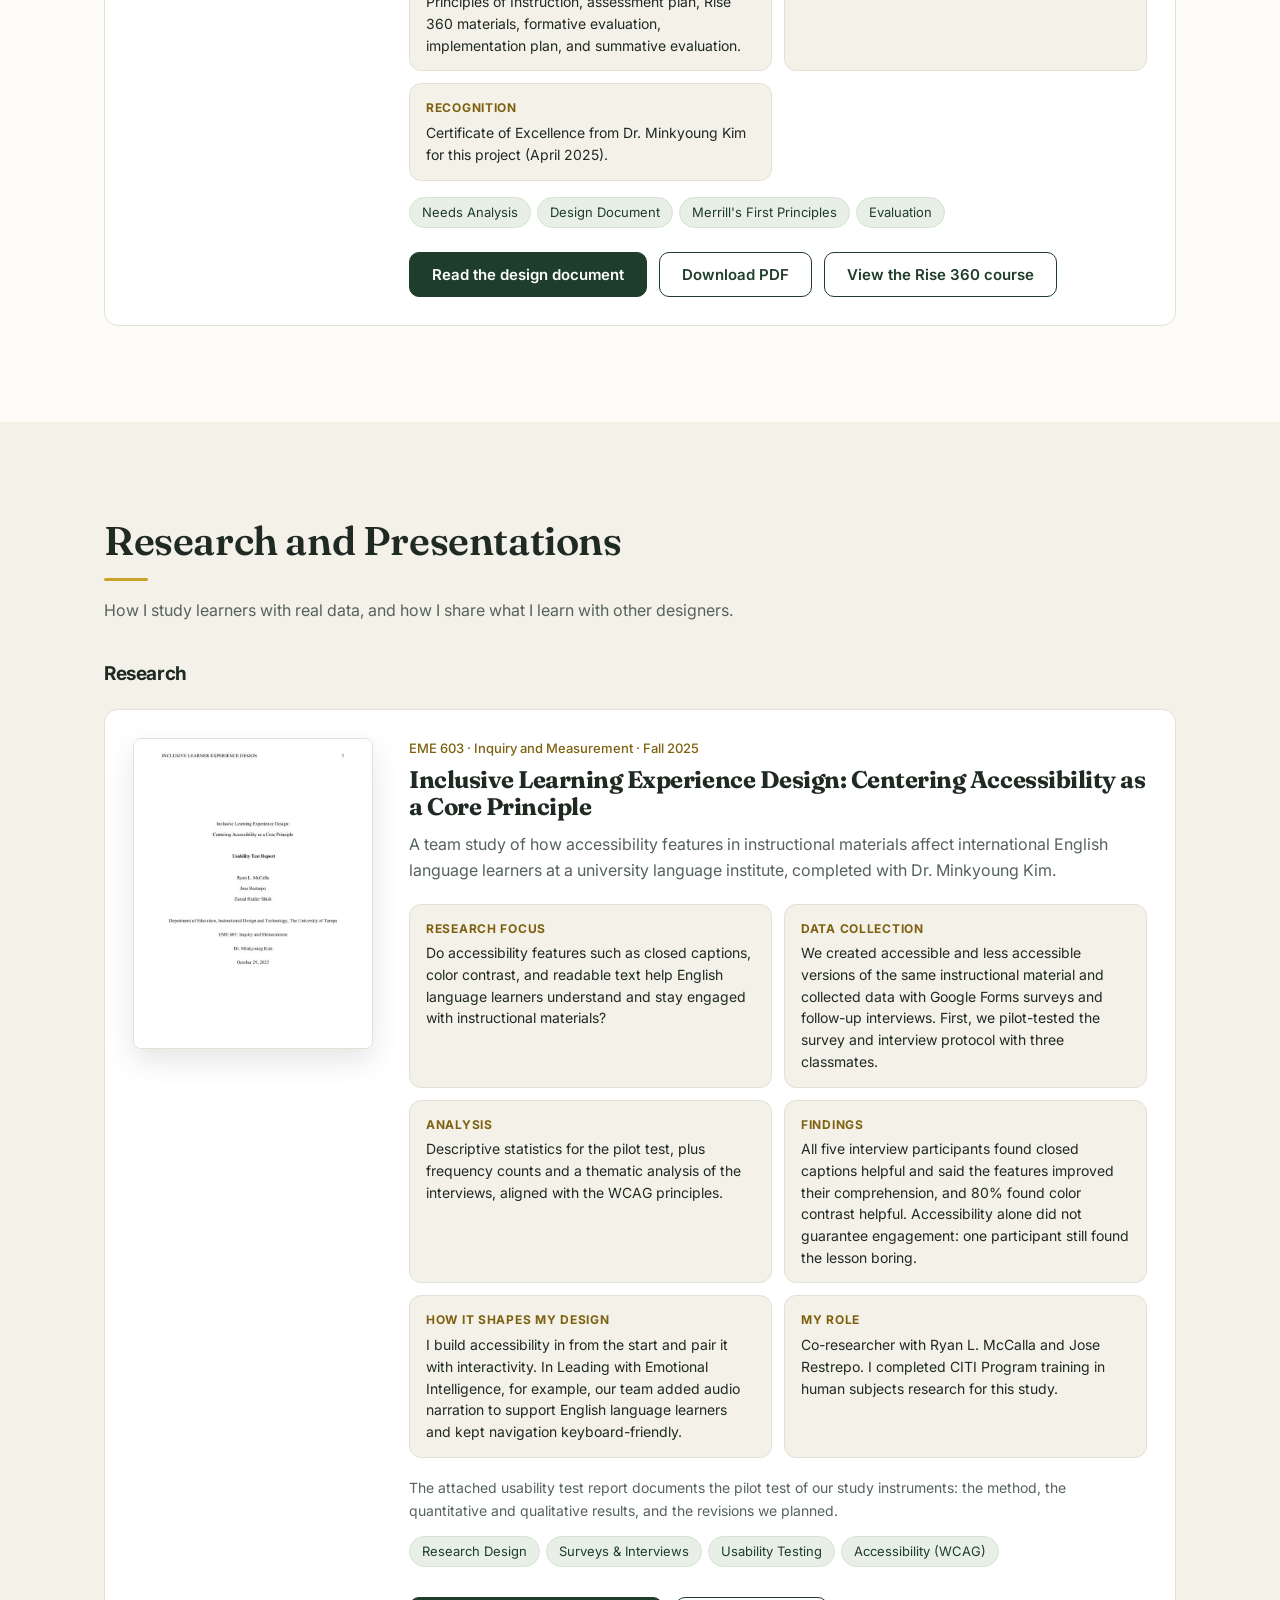
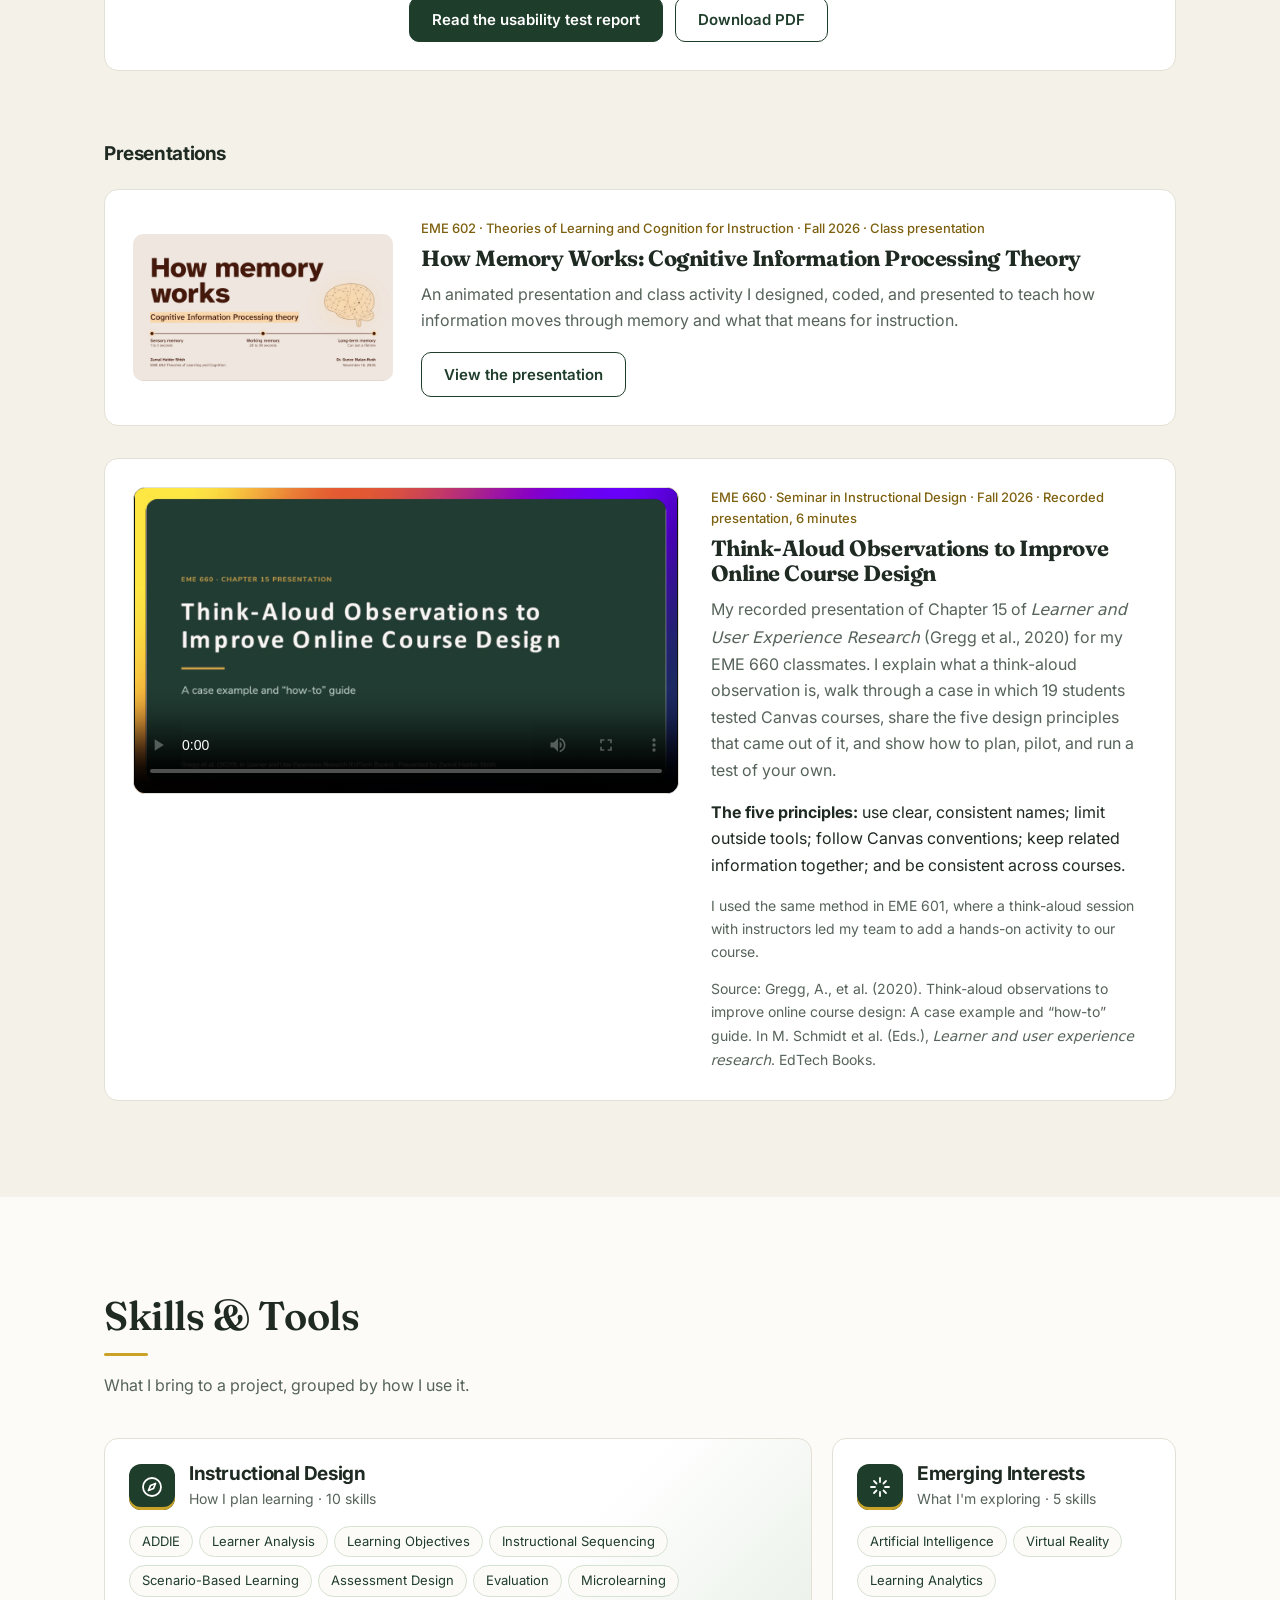
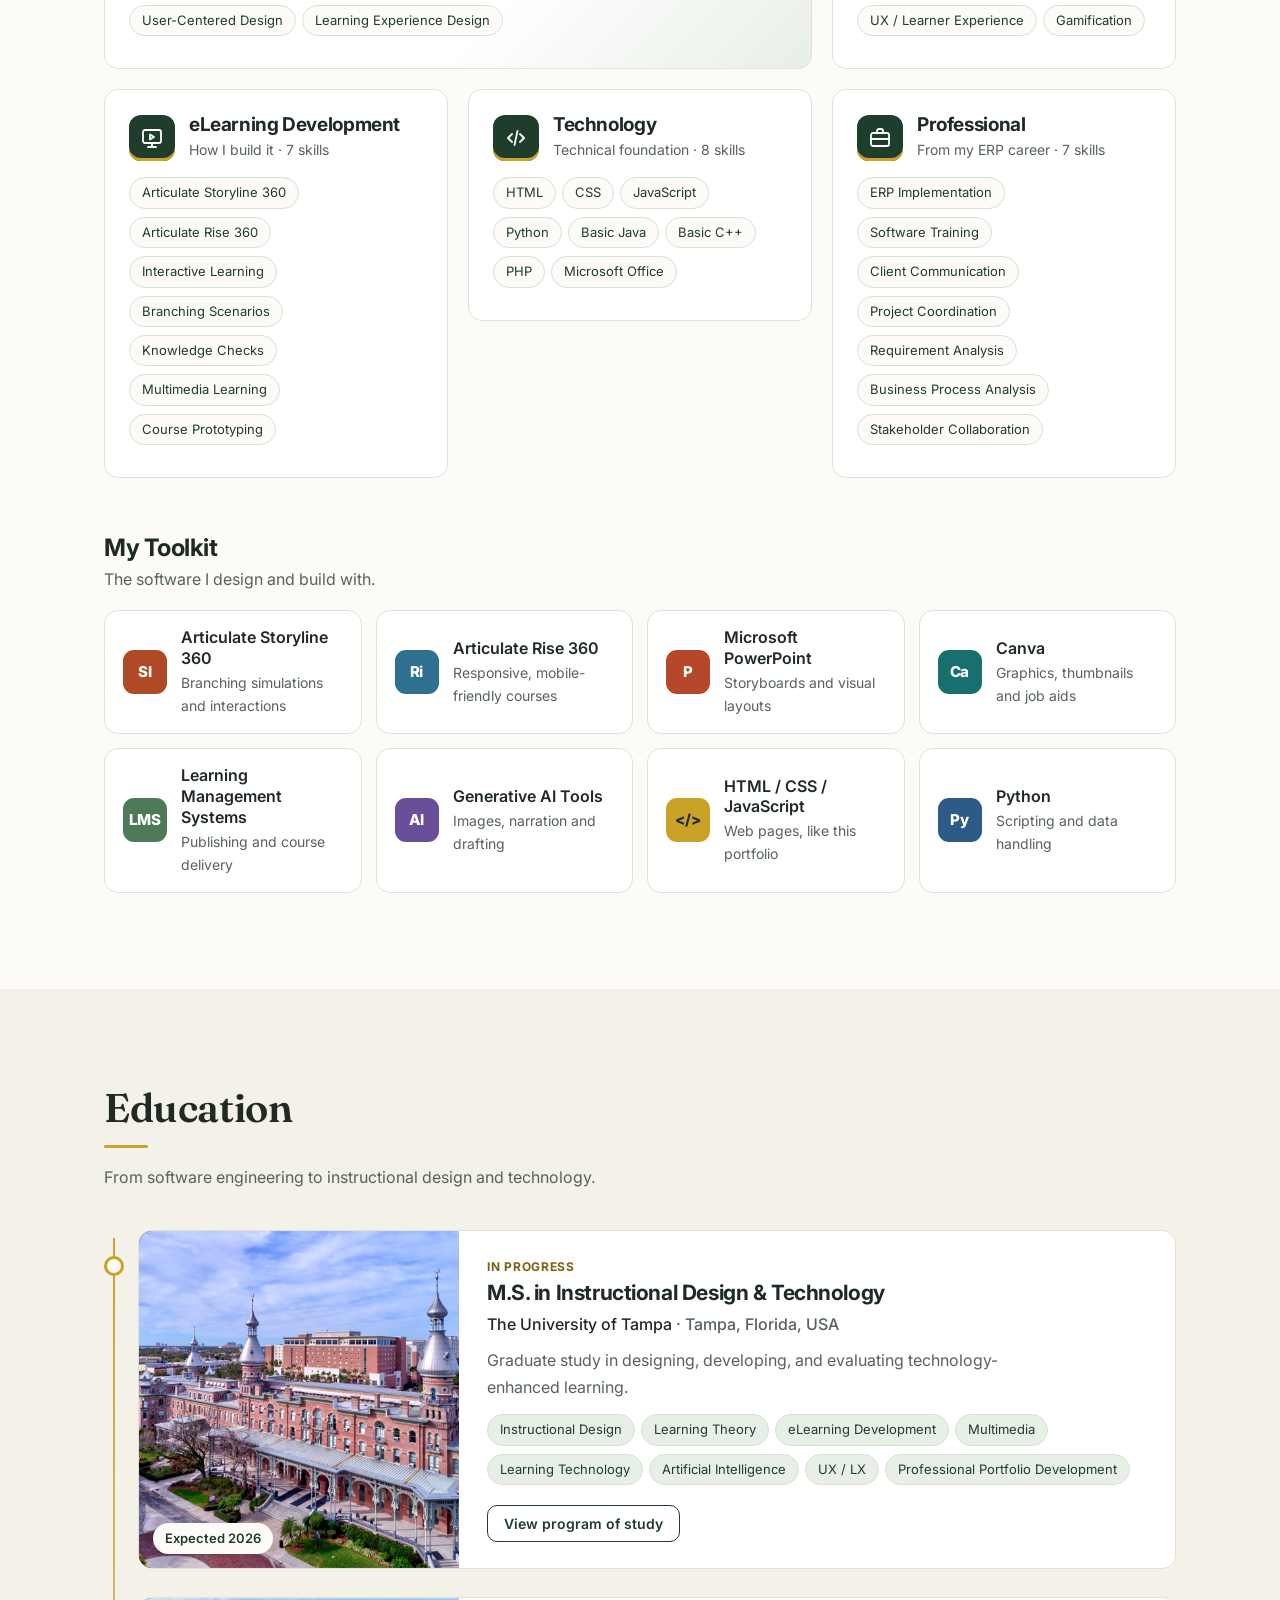
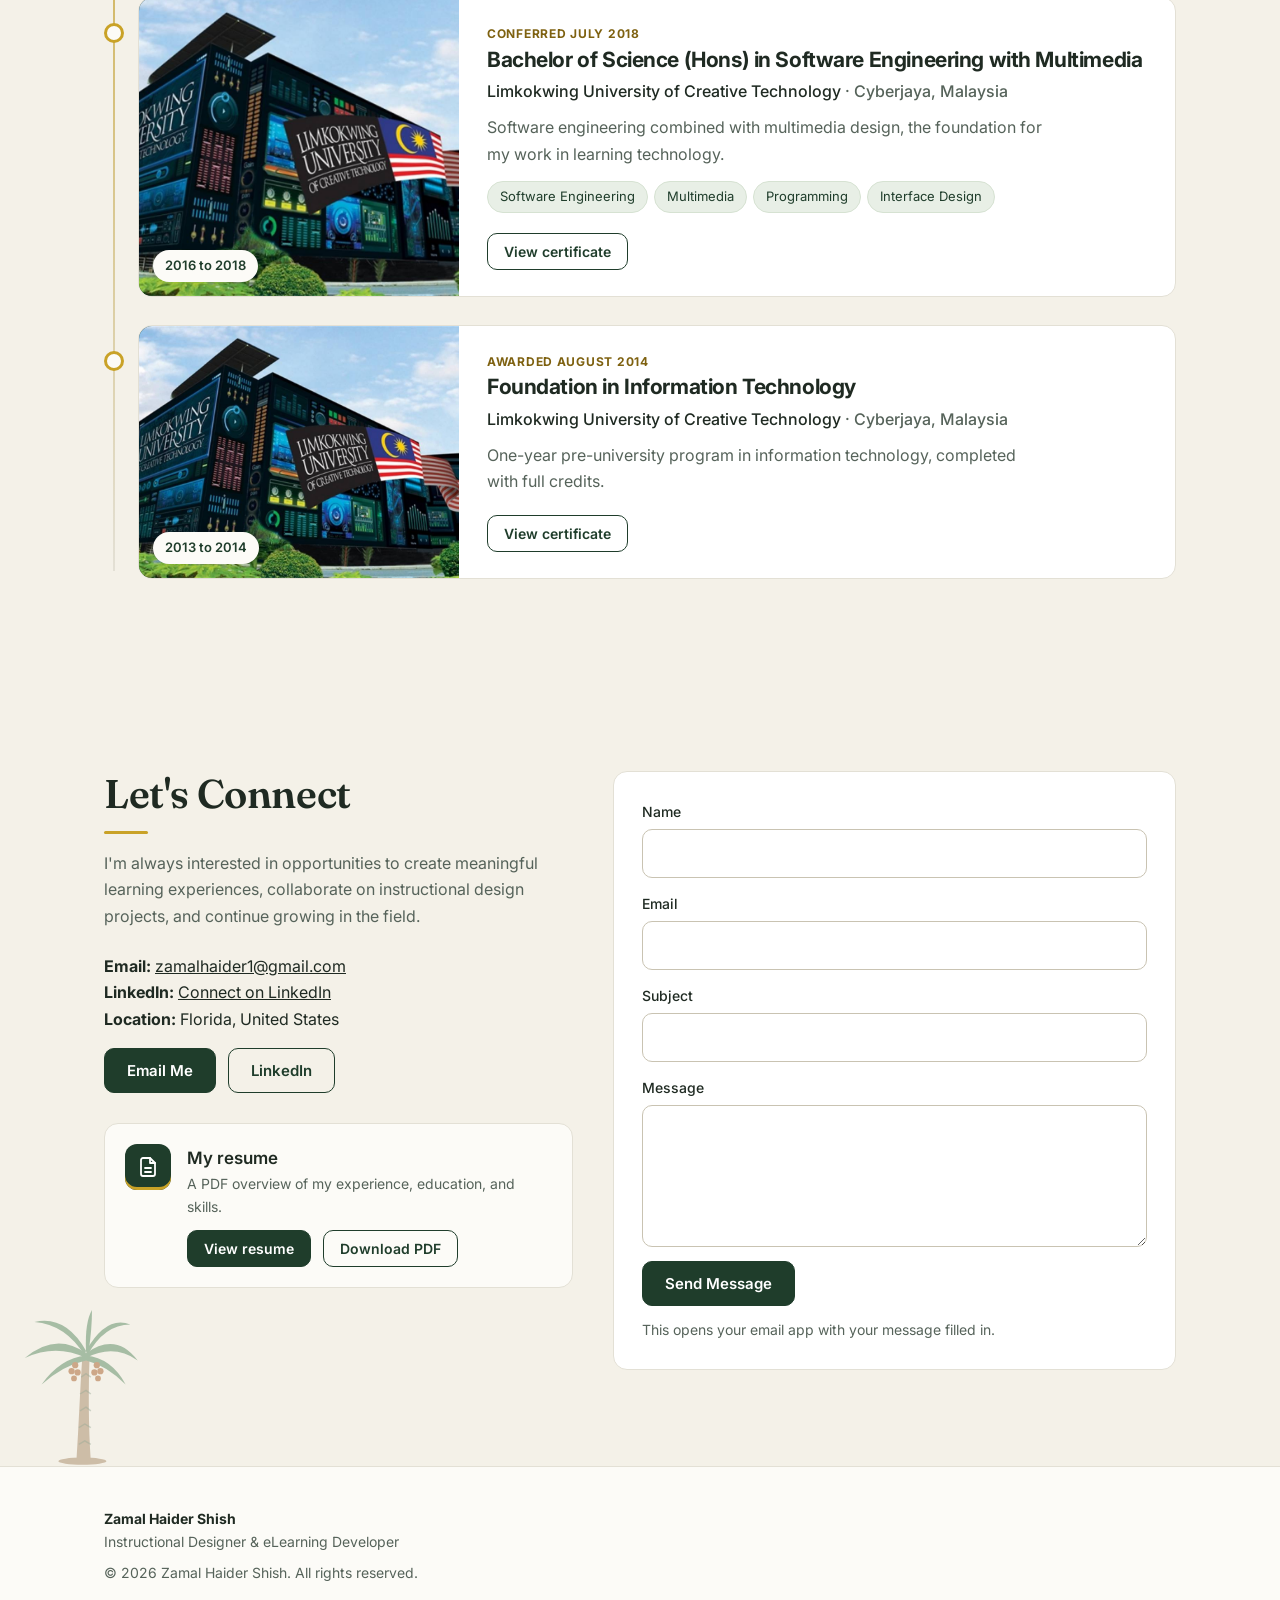
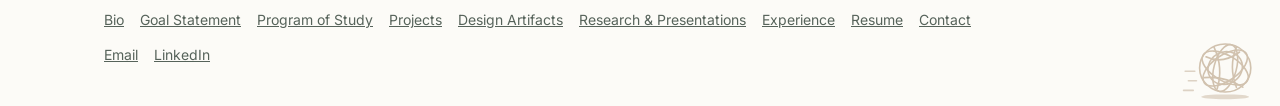
==== commit 97e29744: "Fix project card sizes, remove Other projects, and space out Research and Presentations Show both St" ====
--- a/index.html
+++ b/index.html
@@ -150,16 +150,16 @@
 <p class="tags"><span class="chip">Research Design</span><span class="chip">Surveys &amp; Interviews</span><span class="chip">Usability Testing</span><span class="chip">Accessibility (WCAG)</span></p>
 <div class="acts"><a class="btn" href="research/EME603-Usability-Test-Report.pdf" target="_blank" rel="noopener">Read the usability test report</a><a class="btn o" href="research/EME603-Usability-Test-Report.pdf" download>Download PDF</a></div></div></article>
 <h3 class="sub" id="presentations">Presentations</h3>
+<article class="card vc2 rv"><a class="th" href="#project/cip-theory-presentation" tabindex="-1" aria-hidden="true"><img src="cip-presentation/cover.jpg" alt="" loading="lazy"></a>
+<div><p class="pcat">EME 602 · Theories of Learning and Cognition for Instruction · Fall 2026 · Class presentation</p><h3>How Memory Works: Cognitive Information Processing Theory</h3>
+<p class="mu">An animated presentation and class activity I designed, coded, and presented to teach how information moves through memory and what that means for instruction.</p>
+<div class="acts"><a class="btn o" href="#project/cip-theory-presentation">View the presentation</a></div></div></article>
 <article class="card vc rv"><div class="vw"><video controls preload="metadata" poster="presentations/chapter15-poster.jpg" aria-label="Recorded presentation: Think-Aloud Observations to Improve Online Course Design"><source src="presentations/chapter15-think-aloud.mp4" type="video/mp4"><a href="presentations/chapter15-think-aloud.mp4">Download the presentation video</a></video></div>
 <div class="vb"><p class="pcat">EME 660 · Seminar in Instructional Design · Fall 2026 · Recorded presentation, 6 minutes</p><h3>Think-Aloud Observations to Improve Online Course Design</h3>
 <p class="mu">My recorded presentation of Chapter 15 of <i>Learner and User Experience Research</i> (Gregg et al., 2020) for my EME 660 classmates. I explain what a think-aloud observation is, walk through a case in which 19 students tested Canvas courses, share the five design principles that came out of it, and show how to plan, pilot, and run a test of your own.</p>
 <p class="vk"><b>The five principles:</b> use clear, consistent names; limit outside tools; follow Canvas conventions; keep related information together; and be consistent across courses.</p>
 <p class="mu sm">I used the same method in EME 601, where a think-aloud session with instructors led my team to add a hands-on activity to our course.</p>
 <p class="mu sm">Source: Gregg, A., et al. (2020). Think-aloud observations to improve online course design: A case example and &ldquo;how-to&rdquo; guide. In M. Schmidt et al. (Eds.), <i>Learner and user experience research</i>. EdTech Books.</p></div></article>
-<article class="card vc2 rv"><a class="th" href="#project/cip-theory-presentation" tabindex="-1" aria-hidden="true"><img src="cip-presentation/cover.jpg" alt="" loading="lazy"></a>
-<div><p class="pcat">EME 602 · Theories of Learning and Cognition for Instruction · Fall 2026 · Class presentation</p><h3>How Memory Works: Cognitive Information Processing Theory</h3>
-<p class="mu">An animated presentation and class activity I designed, coded, and presented to teach how information moves through memory and what that means for instruction.</p>
-<div class="acts"><a class="btn o" href="#project/cip-theory-presentation">View the presentation</a></div></div></article>
 </div></section>
 
 <section id="skills"><div class="w"><h2>Skills &amp; Tools</h2><p class="lead">What I bring to a project, grouped by how I use it.</p><div class="skg" id="sk"></div>
@@ -208,6 +208,44 @@
   evaluation:"Five instructors tested the course in a formative survey, which led us to trim content, align it more closely with the objectives, and reorganize it. In the summative evaluation, 80% of respondents said they felt confident applying the strategies, and a think-aloud session led us to add a new hands-on activity."},
  externalUrl:"https://share.articulate.com/kYZnOoAoXEJo2X7Aa7Gql",
  launchNote:"This course is hosted on Articulate 360 and opens in a new tab."}),
+P({slug:"leading-with-emotional-intelligence",title:"Leading with Emotional Intelligence",course:"EME 613: Open Learning Environments and Artificial Intelligence",category:"Rise 360 Course / Team MOOC",
+ description:"A self-paced, team-built Rise 360 course that helps learners build emotional intelligence through short, practical lessons on personal and social competence.",
+ thumbnail:"emotional-intelligence/assets/3182749.jpg",
+ tools:["Articulate Rise 360","Generative AI (images and narration)"],
+ tags:["Rise 360","Emotional Intelligence","MOOC","Accessibility","Team Project"],filters:["Rise 360","Instructional Design"],
+ role:"Co-author on a seven-person team in the MS IDT course Open Learning Environments and Artificial Intelligence. I designed and developed the Improving Self-Awareness lesson.",
+ audience:"Online learners who want to apply emotional intelligence at work, at home, and in daily interactions.",
+ caseStudy:{
+  objectives:["Recognize emotions and how they influence behavior (self-awareness)","Manage emotional reactions (self-regulation)","Build internal drive with clear goals (self-motivation)","Understand others' perspectives (empathy)","Apply core social skills such as communication and conflict management"],
+  decisions:["Structured into Personal Competence and Social Competence sections","Short, chunked lessons with plain language to reduce cognitive load","Keyboard-friendly navigation and no timed interactions","Audio narration to support ESL and auditory learners"],
+  experience:"Narrated lessons, videos, knowledge checks, flashcards, sorting and matching activities, scenarios and reflection prompts, ending with a final assessment and certificate of completion."},
+ embedUrl:"emotional-intelligence/index.html"}),
+P({slug:"retail-management-course",title:"Retail Management Course Redesign",course:"EME 650: Field Internship in Instructional Design and Technology",category:"Rise 360 / Instructional Design",description:"A Rise 360 course I built during my internship with Braathe Enterprises, turning BMKT 415 Retailing Management textbook chapters and slides into shorter, interactive lessons.",tools:["Articulate Rise 360","AI-generated images and audio narration","Instructional design process"],tags:["Course Design","Rise 360","Higher Education","UX","Assessment"],filters:["Rise 360","Instructional Design","Higher Education"],role:"Instructional design intern",
+ audience:"Undergraduate students in BMKT 415 – Retailing Management.",
+ caseStudy:{
+  objectives:["Identify retailing activities and how retailers create value","Compare types of retailers","Explain digital, multichannel and omnichannel retailing","Analyze consumer buying behavior"],
+  decisions:["Organized into chapter-based lessons, each opening with its learning objectives","Content aligned to the course textbook (Retailing Management, 11th ed.)","Custom visuals created for key retail concepts"],
+  experience:"Learners move through accordions, tabs, process interactions, labeled graphics, flashcards and embedded media in each lesson."},
+ thumbnail:"retail-management/cover.jpg",
+ embedUrl:"retail-management/index.html"}),
+P({slug:"email-communication-skills",title:"Professional Email Communication for Workplace Success",course:"EME 620: Introduction to Systematic Instructional Design",category:"Rise 360 Course",tools:["Articulate Rise 360"],tags:["Corporate Training","Communication","Rise 360","Microlearning"],filters:["Rise 360","Corporate Training"],
+ description:"Interactive Rise 360 training that teaches employees to write, respond to, and manage professional emails in a corporate setting.",
+ audience:"Employees who communicate with clients and colleagues by email, especially those new to corporate settings.",
+ caseStudy:{
+  objectives:["Write a professional email with all required components and no major structural errors","Compose a professional response that accurately acknowledges a client's issue","Organize emails using folders, categories and flags in Microsoft Outlook"],
+  decisions:["Three focused lessons, one for each objective","Good vs. poor email examples to make standards concrete","Workplace scenarios with realistic client requests"],
+  experience:"Labeled graphics, tabs, accordions, a timeline, a sorting activity, an Outlook video walkthrough, and multiple-choice and matching knowledge checks."},
+ thumbnail:"email-communication/cover.jpg",
+ embedUrl:"email-communication/index.html"}),
+P({slug:"disaster-response-simulator",title:"Disaster Response Simulator",course:"EME 607: Introduction to Instructional Games and Simulations",category:"Interactive Storyline Simulation",description:"An interactive hurricane and disaster response learning simulation that uses scenarios and decision-making activities.",tools:["Articulate Storyline 360"],tags:["Storyline","Simulation","Scenario-Based Learning","Decision Making"],filters:["Storyline","Instructional Design"],
+ audience:"Community members and residents who want to practice safe decision-making before a real emergency.",
+ caseStudy:{
+  objectives:["Choose the safest response to an official hurricane warning","Plan an alternative evacuation route before leaving","Respond calmly to emergencies inside a shelter, such as power loss or an injured person"],
+  decisions:["Story-driven setting: Cedar Bay, a coastal city facing a cascading disaster","Learners pick a character, with an expert guide who explains the rules","A health bar with four lives makes each choice count","Immediate feedback explains why each choice is safe or unsafe"],
+  experience:"Branching scenarios across levels (Hurricane, Earthquake, Flood), character selection, decision points with consequences, and level-complete or game-over outcomes."},
+ thumbnail:"disaster-response/card.jpg",
+ spot:{img:"disaster-response/spotlight.jpg",highlights:["Branching hurricane scenario with real consequences","Four lives and instant feedback on every choice","Character selection and an expert guide"]},
+ embedUrl:"disaster-response/story.html"}),
 P({slug:"supply-chain-processes",title:"Beginner's Guide to Supply Chain Processes",course:"EME 612: Media for Instruction",category:"Storyline Course / Workplace Onboarding",
  description:"An interactive Storyline 360 course that helps new merchandising and commercial employees in Bangladesh's ready-made garment (RMG) industry learn supply chain processes and standard procedures.",
  thumbnail:"supply-chain/cover.jpg",
@@ -223,44 +261,6 @@
   experience:"A menu-driven Storyline course with module introductions, department walkthroughs, and SOP sections that learners can revisit as they work."},
  externalUrl:"https://articulateusercontent.com/review/items/2ZEZT2AUXtDSsXEg/story.html",
  launchNote:"This course is hosted on Articulate 360 and opens in a new tab."}),
-P({slug:"leading-with-emotional-intelligence",title:"Leading with Emotional Intelligence",course:"EME 613: Open Learning Environments and Artificial Intelligence",category:"Rise 360 Course / Team MOOC",
- description:"A self-paced, team-built Rise 360 course that helps learners build emotional intelligence through short, practical lessons on personal and social competence.",
- thumbnail:"emotional-intelligence/assets/3182749.jpg",
- tools:["Articulate Rise 360","Generative AI (images and narration)"],
- tags:["Rise 360","Emotional Intelligence","MOOC","Accessibility","Team Project"],filters:["Rise 360","Instructional Design"],
- role:"Co-author on a seven-person team in the MS IDT course Open Learning Environments and Artificial Intelligence. I designed and developed the Improving Self-Awareness lesson.",
- audience:"Online learners who want to apply emotional intelligence at work, at home, and in daily interactions.",
- caseStudy:{
-  objectives:["Recognize emotions and how they influence behavior (self-awareness)","Manage emotional reactions (self-regulation)","Build internal drive with clear goals (self-motivation)","Understand others' perspectives (empathy)","Apply core social skills such as communication and conflict management"],
-  decisions:["Structured into Personal Competence and Social Competence sections","Short, chunked lessons with plain language to reduce cognitive load","Keyboard-friendly navigation and no timed interactions","Audio narration to support ESL and auditory learners"],
-  experience:"Narrated lessons, videos, knowledge checks, flashcards, sorting and matching activities, scenarios and reflection prompts, ending with a final assessment and certificate of completion."},
- embedUrl:"emotional-intelligence/index.html"}),
-P({slug:"retail-management-course",title:"Retail Management Course Redesign",course:"EME 650: Field Internship in Instructional Design and Technology",category:"Rise 360 / Instructional Design",description:"A Rise 360 course I built during my internship with Braathe Enterprises, turning BMKT 415 Retailing Management textbook chapters and slides into shorter, interactive lessons.",tools:["Articulate Rise 360","AI-generated images and audio narration","Instructional design process"],tags:["Course Design","Rise 360","Higher Education","UX","Assessment"],filters:["Rise 360","Instructional Design","Higher Education"],role:"Instructional design intern",
- audience:"Undergraduate students in BMKT 415 – Retailing Management.",
- caseStudy:{
-  objectives:["Identify retailing activities and how retailers create value","Compare types of retailers","Explain digital, multichannel and omnichannel retailing","Analyze consumer buying behavior"],
-  decisions:["Organized into chapter-based lessons, each opening with its learning objectives","Content aligned to the course textbook (Retailing Management, 11th ed.)","Custom visuals created for key retail concepts"],
-  experience:"Learners move through accordions, tabs, process interactions, labeled graphics, flashcards and embedded media in each lesson."},
- thumbnail:"retail-management/cover.jpg",
- embedUrl:"retail-management/index.html"}),
-P({slug:"email-communication-skills",title:"Professional Email Communication for Workplace Success",course:"EME 620: Introduction to Systematic Instructional Design",category:"Rise 360 Course",tools:["Articulate Rise 360"],tags:["Corporate Training","Communication","Rise 360","Microlearning"],filters:["Rise 360","Corporate Training"],
- description:"Interactive Rise 360 training that teaches employees to write, respond to, and manage professional emails in a corporate setting.",
- audience:"Employees who communicate with clients and colleagues by email, especially those new to corporate settings.",
- caseStudy:{
-  objectives:["Write a professional email with all required components and no major structural errors","Compose a professional response that accurately acknowledges a client's issue","Organize emails using folders, categories and flags in Microsoft Outlook"],
-  decisions:["Three focused lessons, one for each objective","Good vs. poor email examples to make standards concrete","Workplace scenarios with realistic client requests"],
-  experience:"Labeled graphics, tabs, accordions, a timeline, a sorting activity, an Outlook video walkthrough, and multiple-choice and matching knowledge checks."},
- thumbnail:"email-communication/cover.jpg",
- embedUrl:"email-communication/index.html"}),
-P({slug:"disaster-response-simulator",title:"Disaster Response Simulator",course:"EME 607: Introduction to Instructional Games and Simulations",category:"Interactive Storyline Simulation",description:"An interactive hurricane and disaster response learning simulation that uses scenarios and decision-making activities.",tools:["Articulate Storyline 360"],tags:["Storyline","Simulation","Scenario-Based Learning","Decision Making"],filters:["Storyline","Instructional Design"],
- audience:"Community members and residents who want to practice safe decision-making before a real emergency.",
- caseStudy:{
-  objectives:["Choose the safest response to an official hurricane warning","Plan an alternative evacuation route before leaving","Respond calmly to emergencies inside a shelter, such as power loss or an injured person"],
-  decisions:["Story-driven setting: Cedar Bay, a coastal city facing a cascading disaster","Learners pick a character, with an expert guide who explains the rules","A health bar with four lives makes each choice count","Immediate feedback explains why each choice is safe or unsafe"],
-  experience:"Branching scenarios across levels (Hurricane, Earthquake, Flood), character selection, decision points with consequences, and level-complete or game-over outcomes."},
- thumbnail:"disaster-response/card.jpg",
- spot:{img:"disaster-response/spotlight.jpg",highlights:["Branching hurricane scenario with real consequences","Four lives and instant feedback on every choice","Character selection and an expert guide"]},
- embedUrl:"disaster-response/story.html"}),
 P({slug:"science-of-nutrition",title:"The Science Behind Nutrition",course:"EME 610: Trends and Issues in Instructional Design and Technology",category:"Rise 360",tools:["Articulate Rise 360"],tags:["Rise 360","Nutrition"],filters:["Rise 360","Instructional Design","Higher Education"],
  description:"A Rise 360 course that teaches university faculty and students how nutrition affects health and how to make informed food choices.",
  audience:"University faculty and students who want to practice proper nutrition.",
@@ -348,7 +348,7 @@
  cert:"education/foundation-certificate.jpg"}];
 const PHIL=[["Understand the Learner","Start with the learner, their needs, environment, prior knowledge, and performance goals."],["Design with Purpose","Every activity, interaction, and piece of content should support a clear learning objective."],["Make Learning Practical","Connect instruction to realistic tasks, decisions, and workplace situations."],["Evaluate and Improve","Observe how learners interact with the experience, collect feedback, and improve the design."]];
 /* hero numbers: n = the number (counts up on screen), pre/suf = text before/after it */
-const STATS=[{n:PROJECTS.length,l:"Interactive eLearning projects"},{n:6,suf:"+",l:"Years of professional experience"},{n:3,pre:"~",l:"Years in ERP training and implementation"},{t:"2026",l:"M.S. in Instructional Design & Technology"}];
+const STATS=[{n:PROJECTS.filter(p=>p.filters.includes("Storyline")||p.filters.includes("Rise 360")).length,l:"Interactive eLearning projects"},{n:6,suf:"+",l:"Years of professional experience"},{n:3,pre:"~",l:"Years in ERP training and implementation"},{t:"2026",l:"M.S. in Instructional Design & Technology"}];
 /* ===== END EDIT: everything below is layout and behavior ===== */
 
 const $=s=>document.querySelector(s),$$=s=>document.querySelectorAll(s);
@@ -387,14 +387,15 @@
 /* Storyline first, then Rise; this order is also used by Previous/Next on project pages */
 const GI=p=>{const i=GROUPS.findIndex(g=>p.filters.includes(g.tool));return i<0?99:i};PROJECTS.sort((a,b)=>GI(a)-GI(b));
 const OTHER=PROJECTS.filter(p=>GI(p)===99),GS=GROUPS.map(g=>({...g,list:PROJECTS.filter(p=>GI(p)===GROUPS.indexOf(g))})).filter(g=>g.list.length);
-if(OTHER.length)GS.push({id:"other-projects",title:"Other projects",sub:"More learning experiences",m:"+",c:"#4e7a5a",list:OTHER});
+/* projects outside Storyline and Rise (the CIP presentation) are shown under Research and Presentations, not in this grid */
+const GP=PROJECTS.filter(p=>GI(p)!==99);
 const cnt=(n,u=["project","projects"])=>n+" "+(n===1?u[0]:u[1]);
-let F="All";const inF=p=>F==="All"||p.filters.includes(F),fc=f=>f==="All"?PROJECTS.length:PROJECTS.filter(p=>p.filters.includes(f)).length;
+let F="All";const inF=p=>F==="All"||p.filters.includes(F),fc=f=>f==="All"?GP.length:GP.filter(p=>p.filters.includes(f)).length;
 const fbtn=f=>{const g=GROUPS.find(x=>x.tool===f);return `<button class="fb" data-f="${E(f)}" aria-pressed="${f===F}">${g?`<span class="tki" style="background:${g.c}" aria-hidden="true">${g.m}</span>`:""}${E(g?g.title.replace(/ (projects|courses)$/,""):f)}<span class="fbc">${fc(f)}</span></button>`};
 const FT=FILTERS.filter(f=>fc(f)),tools=FT.filter(f=>GROUPS.some(g=>g.tool===f)),topics=FT.filter(f=>f!=="All"&&!tools.includes(f));
 $("#fl").innerHTML=[fbtn("All"),...tools.map(fbtn),topics.length?'<span class="fsep" aria-hidden="true"></span>':"",...topics.map(fbtn)].join("");
 const renderProjects=()=>{const gs=GS.map(g=>({...g,vis:g.list.filter(inF)})).filter(g=>g.vis.length);
-$("#pgroups").innerHTML=gs.length?gs.map(g=>{const sp=g.vis.filter(p=>p.spot),rest=g.vis.filter(p=>!p.spot);
+$("#pgroups").innerHTML=gs.length?gs.map(g=>{const sp=[],rest=g.vis;
  return `<div class="pgrp" id="${g.id}"><div class="pgh"><span class="tki" style="background:${g.c}" aria-hidden="true">${g.m}</span><div><h3>${E(g.title)}</h3><p class="mu sm">${E(g.sub)} · ${cnt(g.vis.length,g.unit)}</p></div></div>
 ${sp.map(spot).join("")}${rest.length?`${rest.length>1?'<p class="swipe" aria-hidden="true">Swipe to see more &rarr;</p>':""}<div class="g3" tabindex="0" aria-label="${E(g.title)}">${rest.map(p=>card(p,g)).join("")}</div>`:""}</div>`}).join(""):'<p class="mu">No projects in this category yet.</p>';
 const n=gs.reduce((t,g)=>t+g.vis.length,0);$("#flr").textContent=F==="All"?"":`Showing ${n} ${n===1?"project":"projects"} for ${F}`;
--- a/styles.css
+++ b/styles.css
@@ -289,3 +289,20 @@
 .xq p{font-style:italic;margin:0 0 6px}
 .xq cite{font-style:normal;font-size:13px;color:var(--mu)}
 @media(max-width:900px){.vc,.vc2{grid-template-columns:1fr}.rc .facts{grid-template-columns:1fr}.lxb{white-space:normal;text-align:center}}
+
+/* research and presentations spacing */
+#research .sub{margin:72px 0 24px}
+#research .lead+.sub{margin-top:40px}
+#research .card+.card{margin-top:32px}
+#research .vc{margin-bottom:0}
+#research .rc .facts{margin:20px 0 18px}
+#research .rc .mu.sm{margin:0 0 14px}
+#research .rc .tags{margin:0 0 22px}
+#research .vb .vk{margin:16px 0}
+#research .vb .mu.sm{margin-top:14px}
+#research .vc2 .acts{margin-top:18px}
+@media(max-width:900px){#research .sub{margin:56px 0 20px}#research .card+.card{margin-top:24px}}
+
+/* equal thumbnail size on every project card */
+.pc .th{overflow:hidden;min-height:0}
+.pc .th img{display:block}
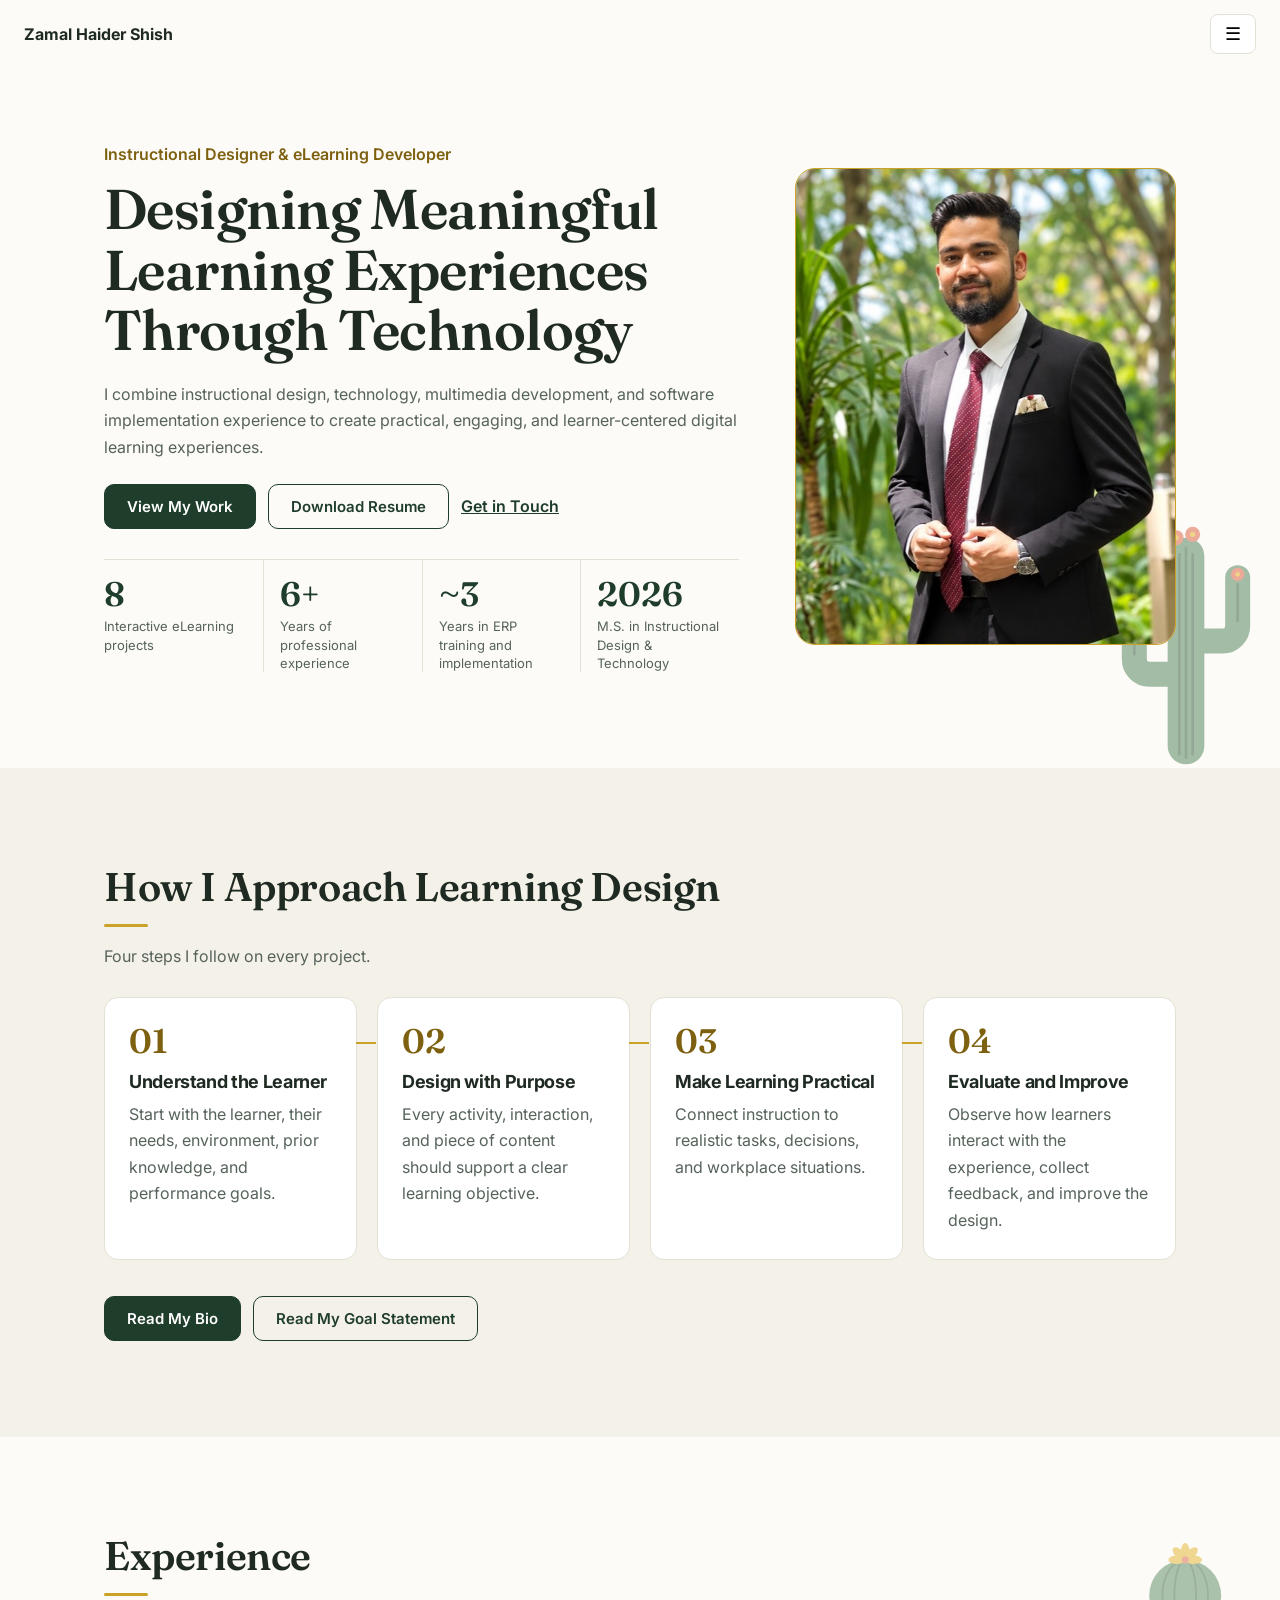
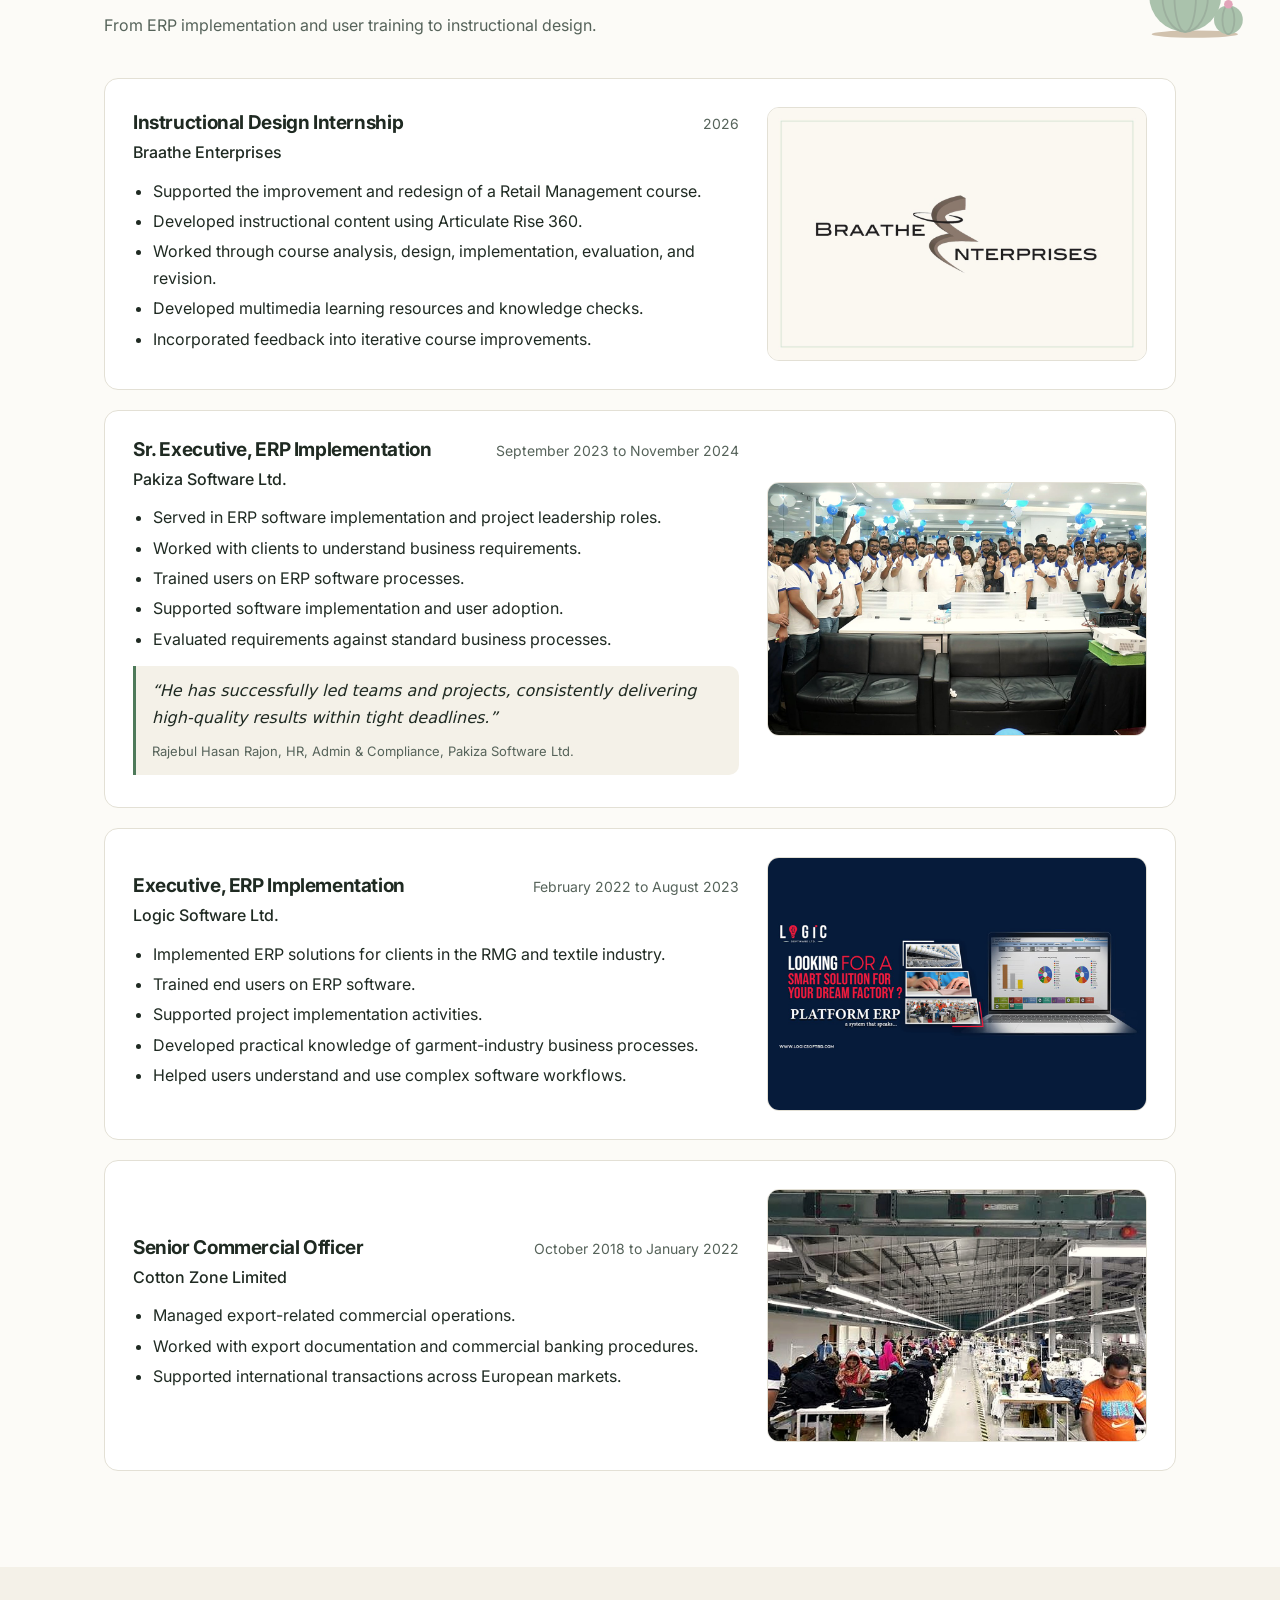
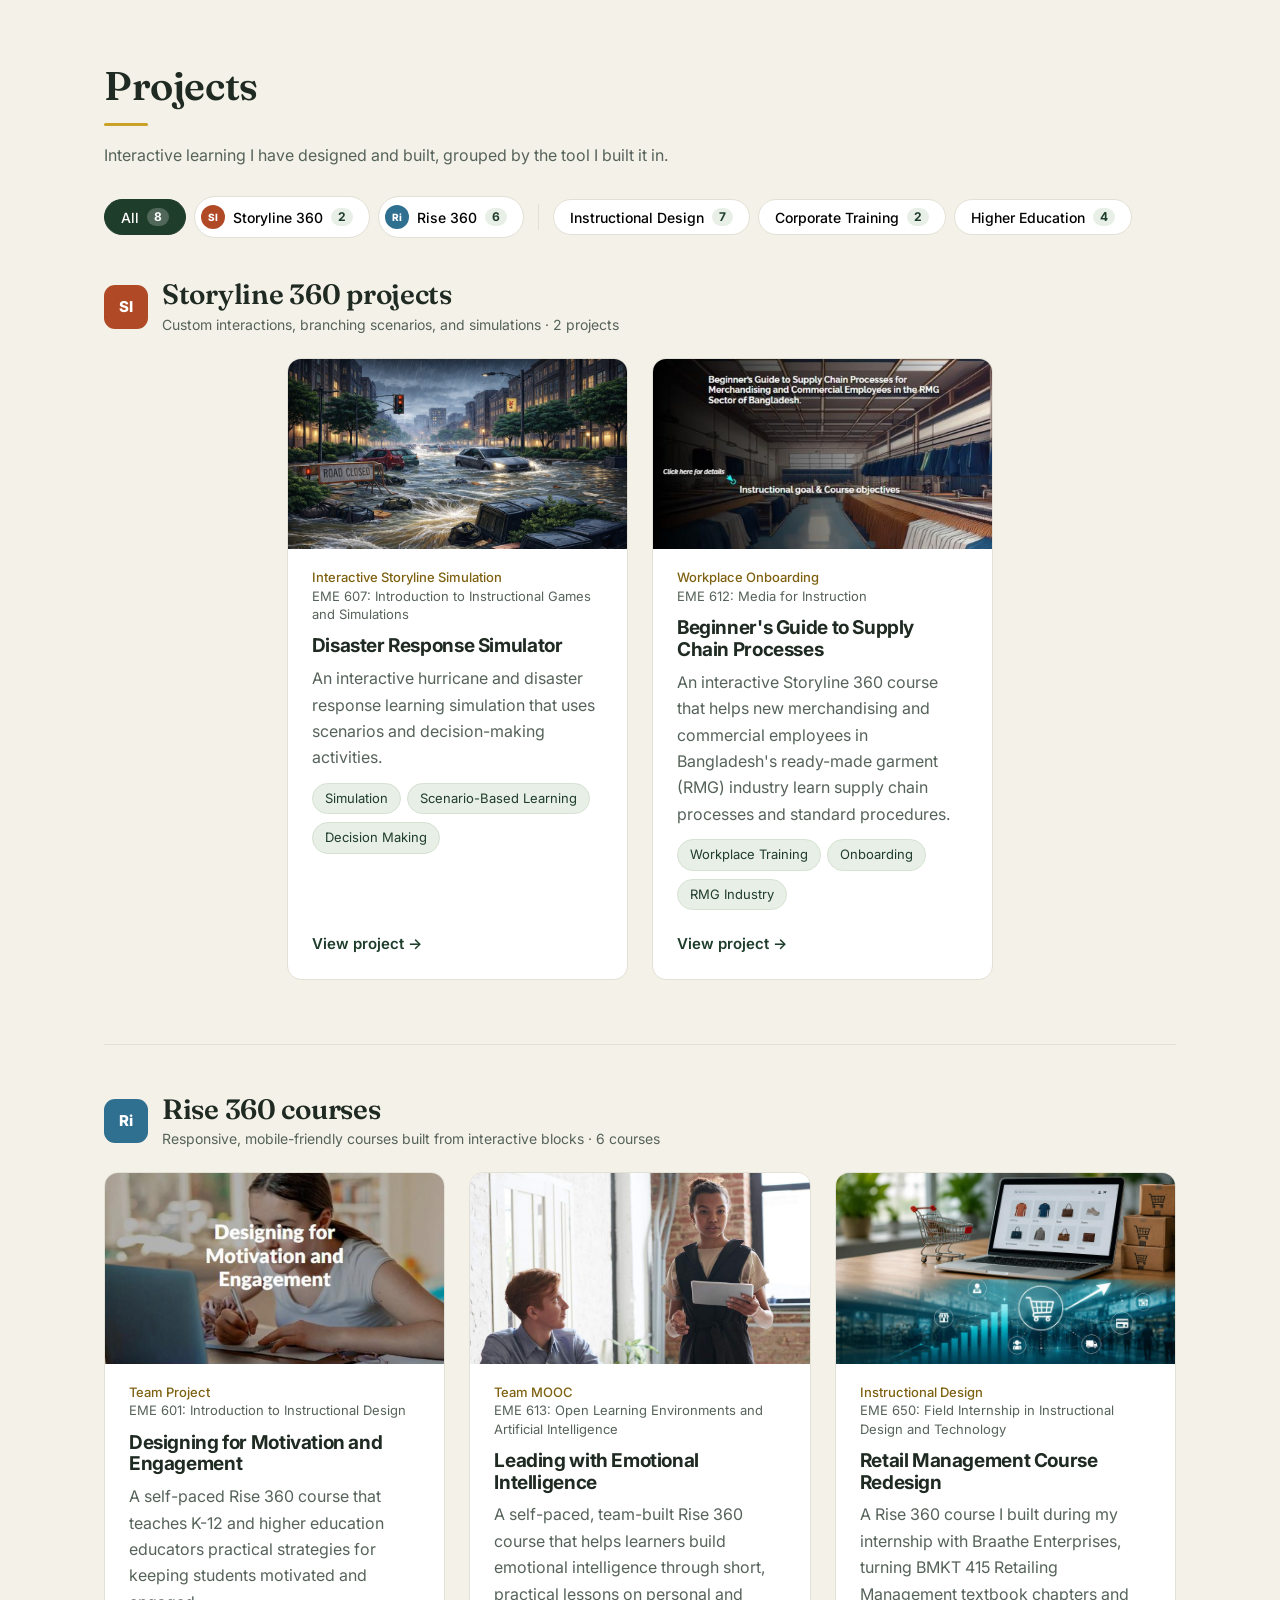
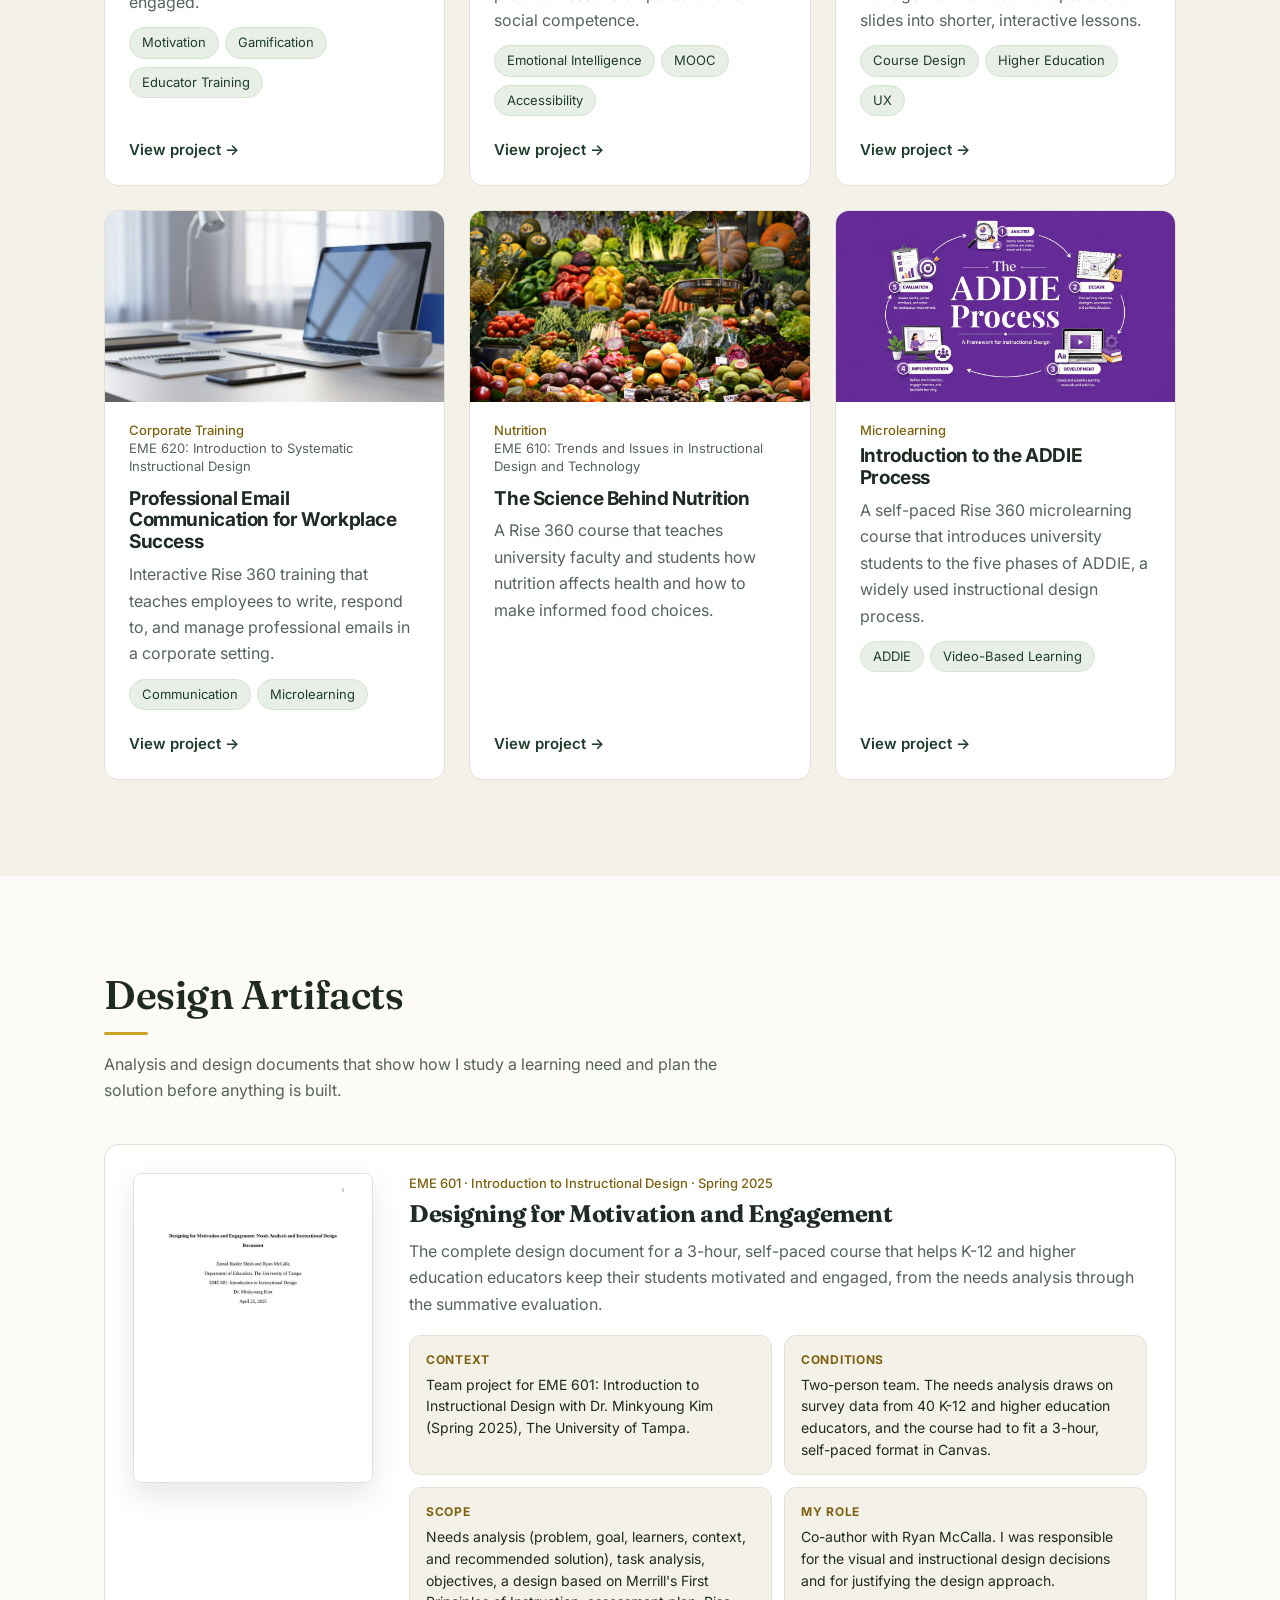
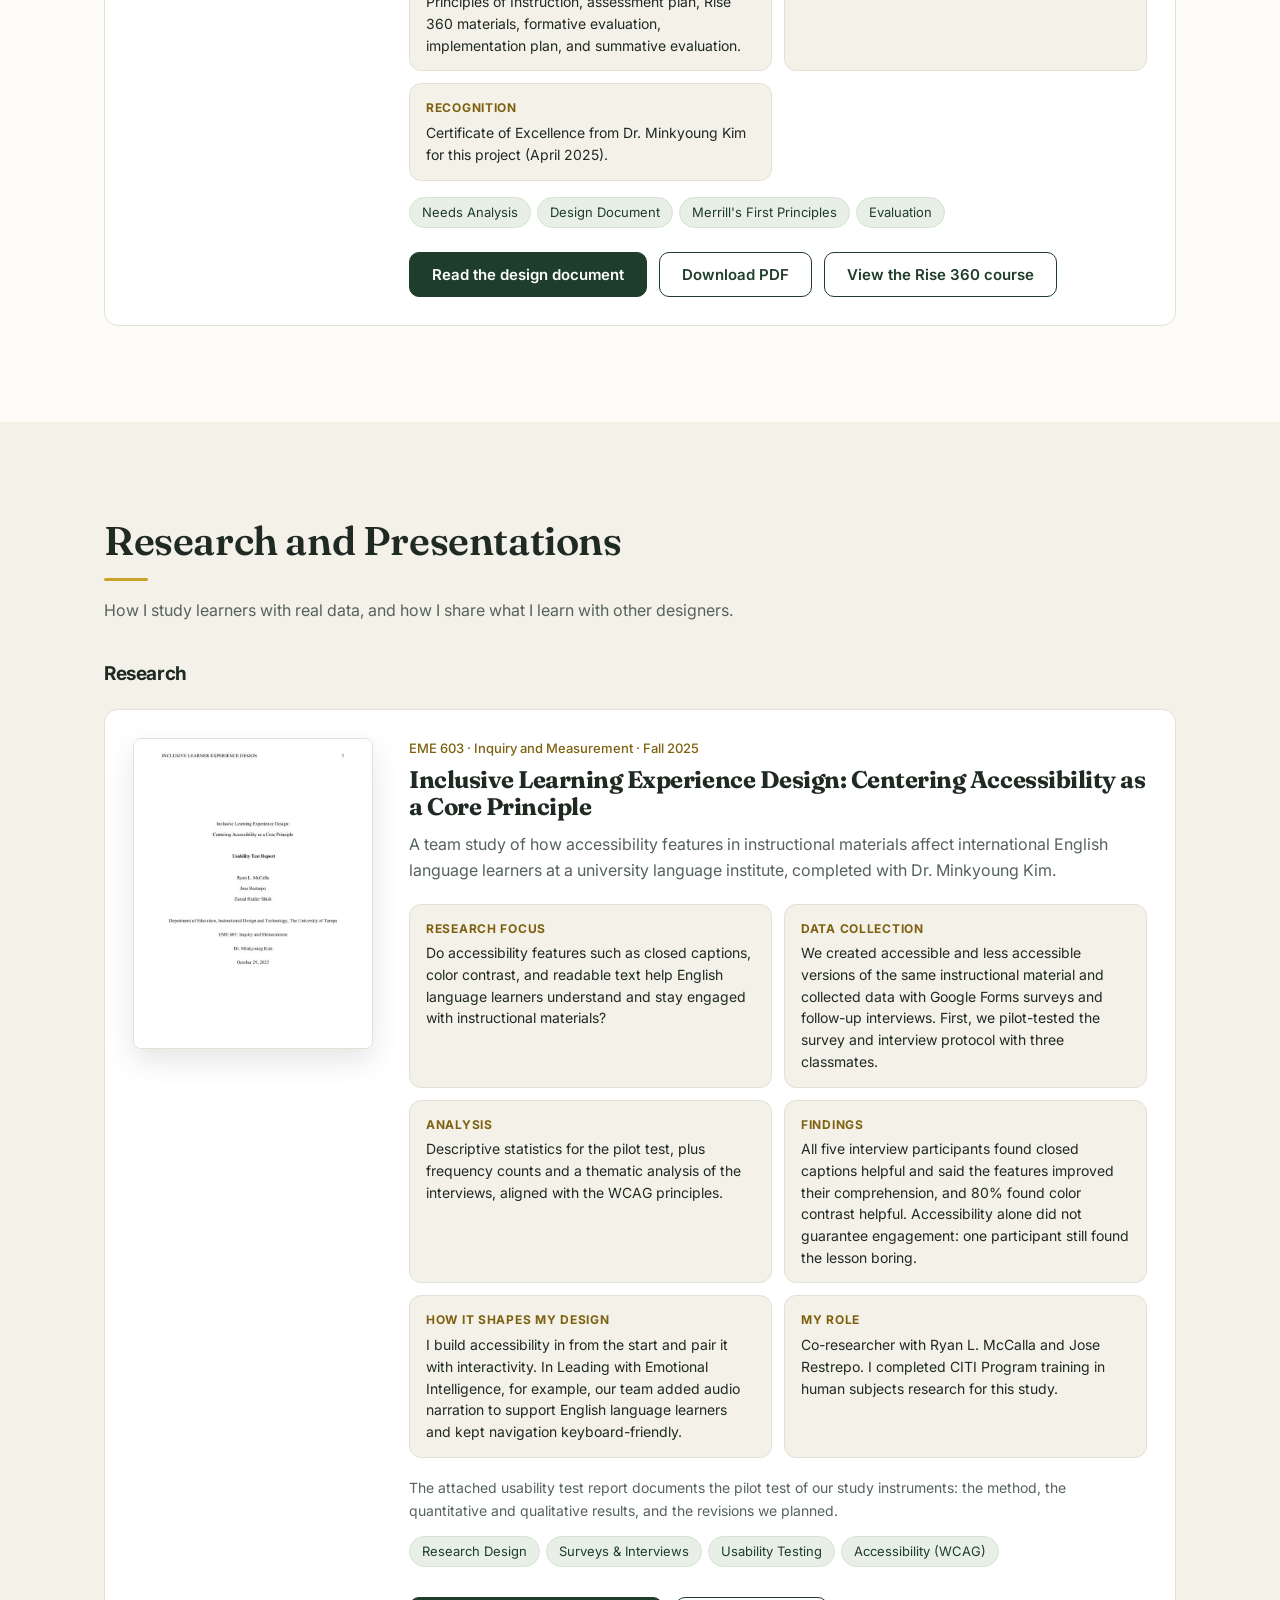
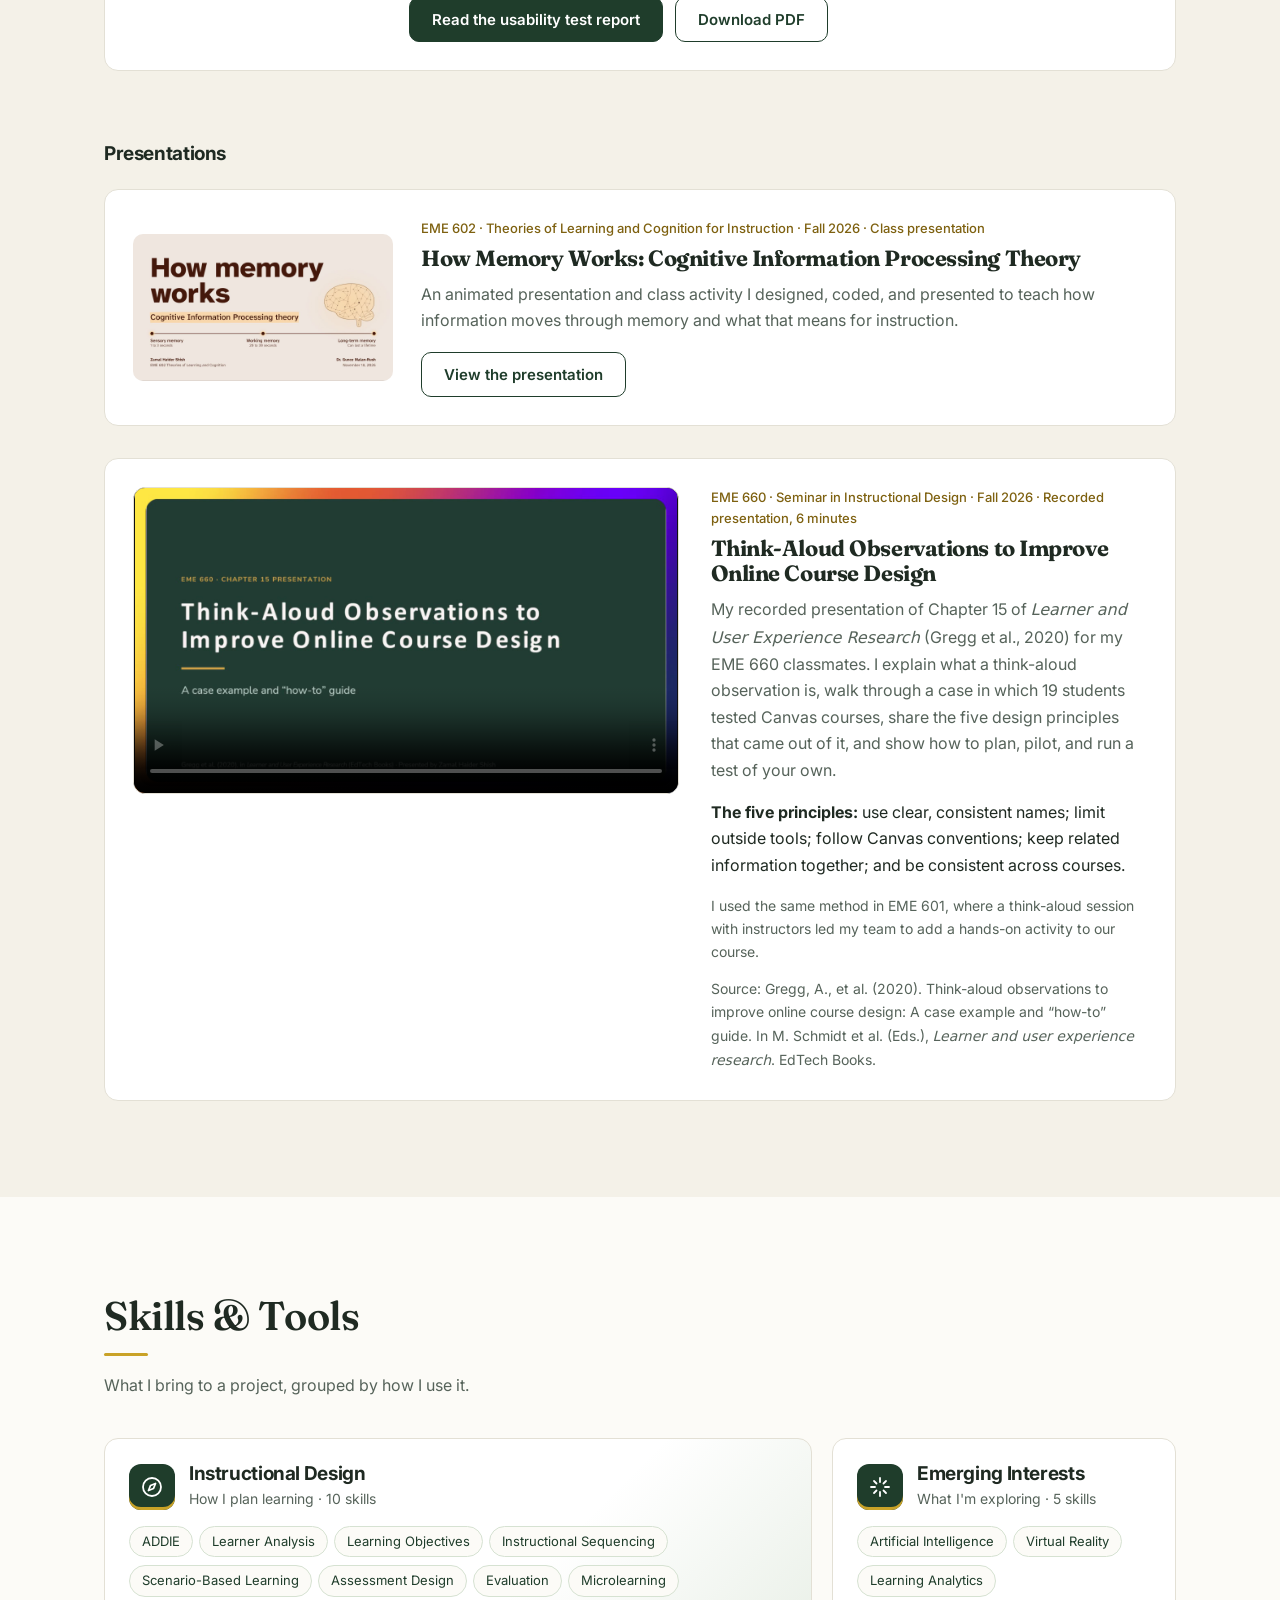
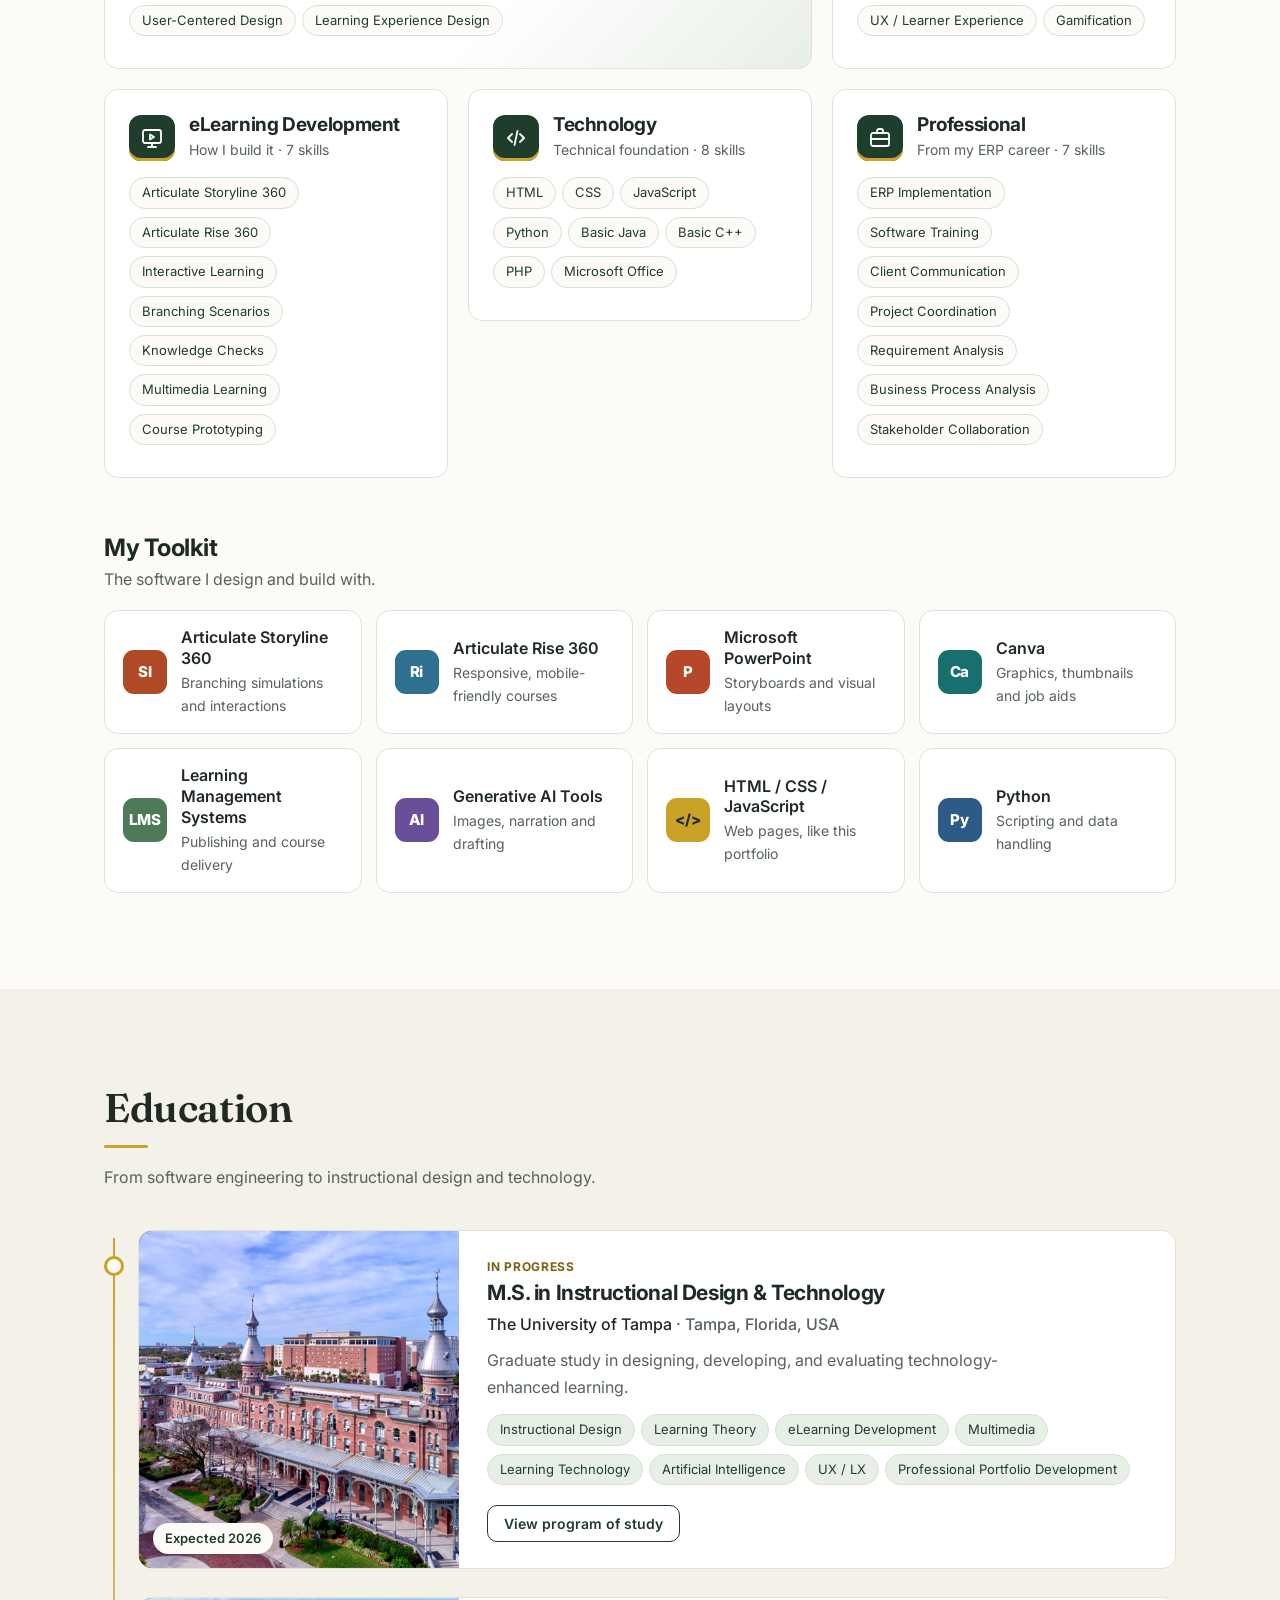
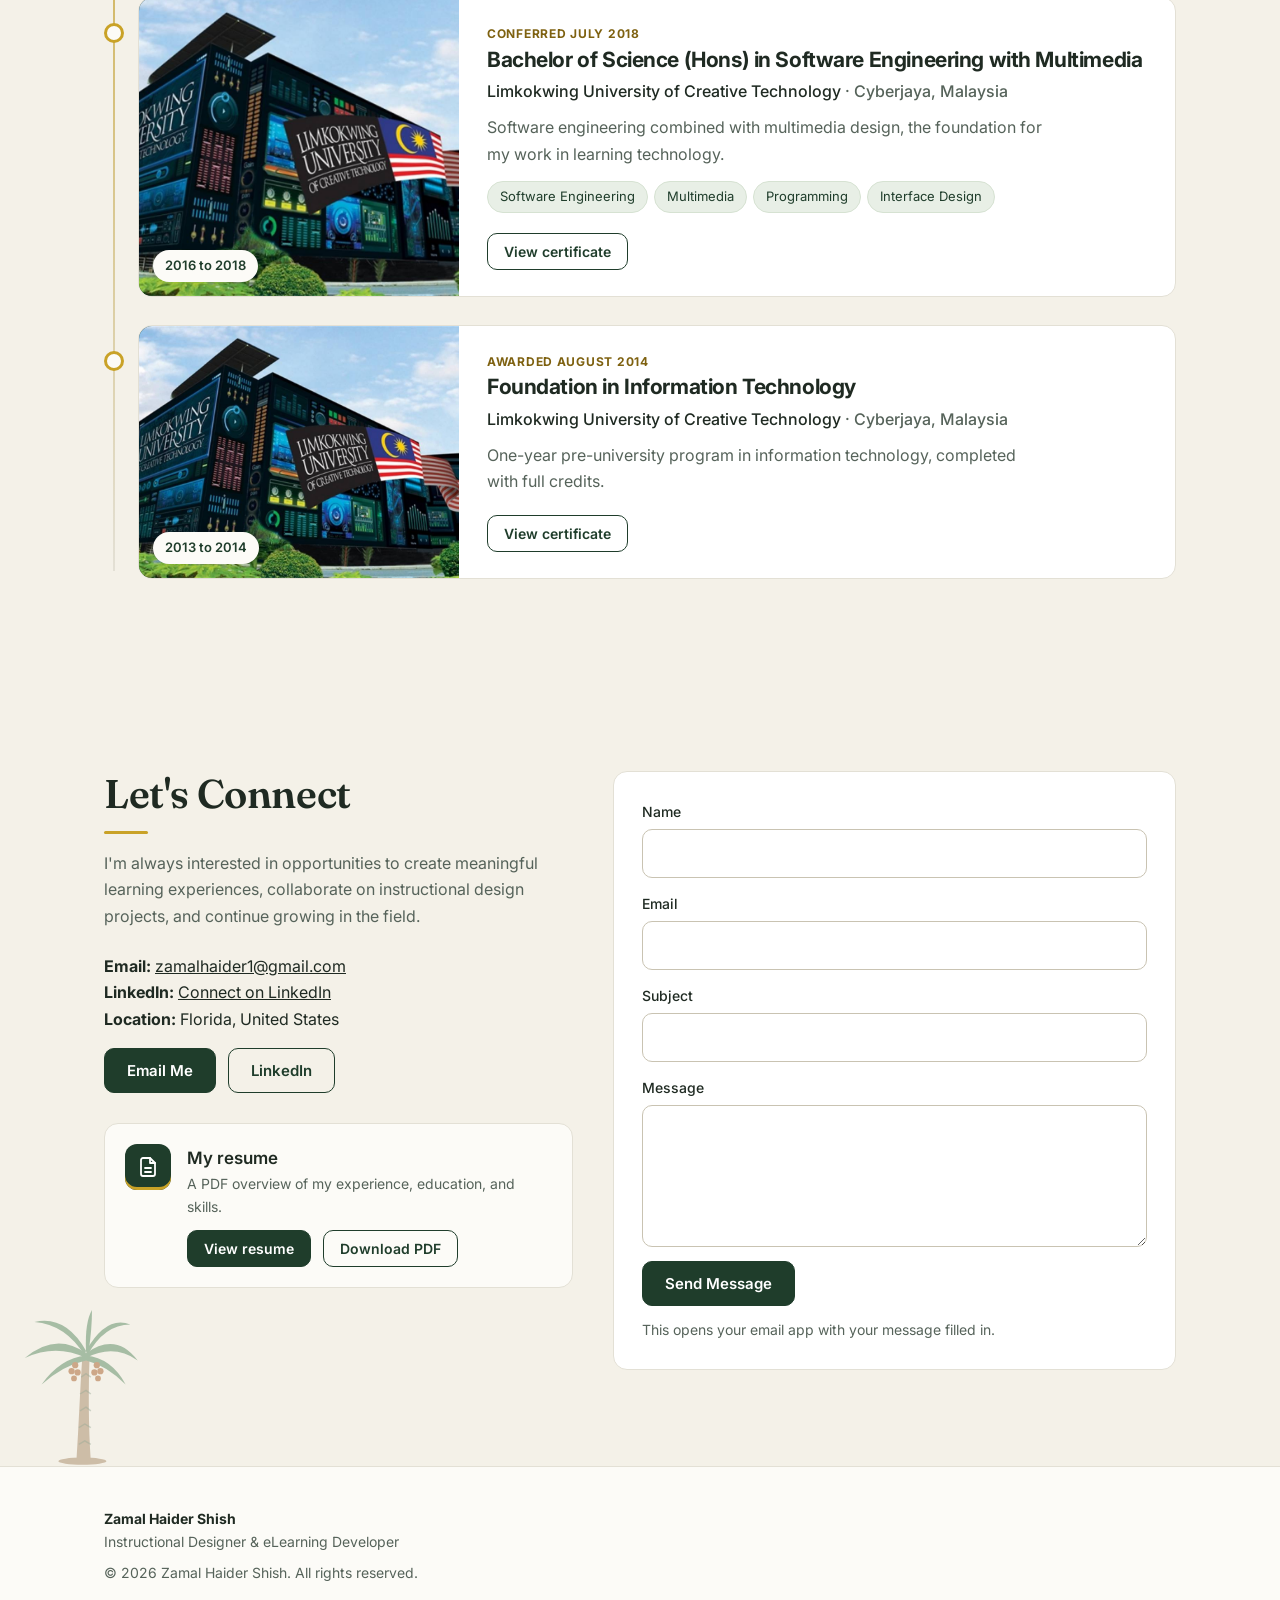
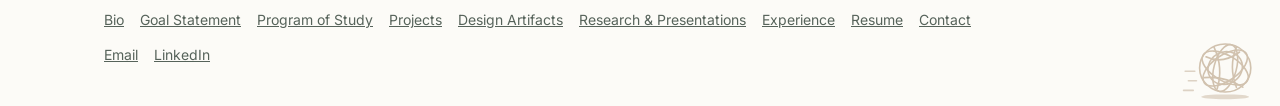
==== commit 28681590: "Remove stones and grass beside homepage cactus Design-only: deletes the small stones and grass under" ====
--- a/index.html
+++ b/index.html
@@ -42,7 +42,6 @@
 <svg aria-hidden="true" focusable="false" style="position:absolute;width:0;height:0;overflow:hidden">
 <defs>
 <g id="wm-saguaro">
-  <g style="fill:var(--wm-brown)"><ellipse cx="30" cy="156" rx="12" ry="4"/><ellipse cx="92" cy="157" rx="9" ry="3"/></g>
   <g style="fill:none;stroke:var(--wm-cact);stroke-linecap:round;stroke-width:15">
     <path d="M54 104 H38 a9 9 0 0 1 -9 -9 V60"/><path d="M66 84 H82 a9 9 0 0 0 9 -9 V46"/>
   </g>
@@ -52,7 +51,6 @@
   </g>
   <g style="fill:var(--wm-bloom)"><circle cx="54" cy="22" r="4.5"/><circle cx="64" cy="20" r="4.5"/><circle cx="91" cy="44" r="4"/></g>
   <g style="fill:var(--wm-sun)"><circle cx="54" cy="22" r="1.6"/><circle cx="64" cy="20" r="1.6"/><circle cx="91" cy="44" r="1.4"/></g>
-  <g style="fill:none;stroke:var(--wm-cact);stroke-width:2;stroke-linecap:round"><path d="M14 158 q3 -9 7 -12"/><path d="M18 158 q-2 -8 -6 -10"/><path d="M100 158 q2 -7 6 -9"/></g>
 </g>
 <g id="wm-fig">
   <ellipse cx="50" cy="106" rx="30" ry="3" style="fill:var(--wm-brown)"/>
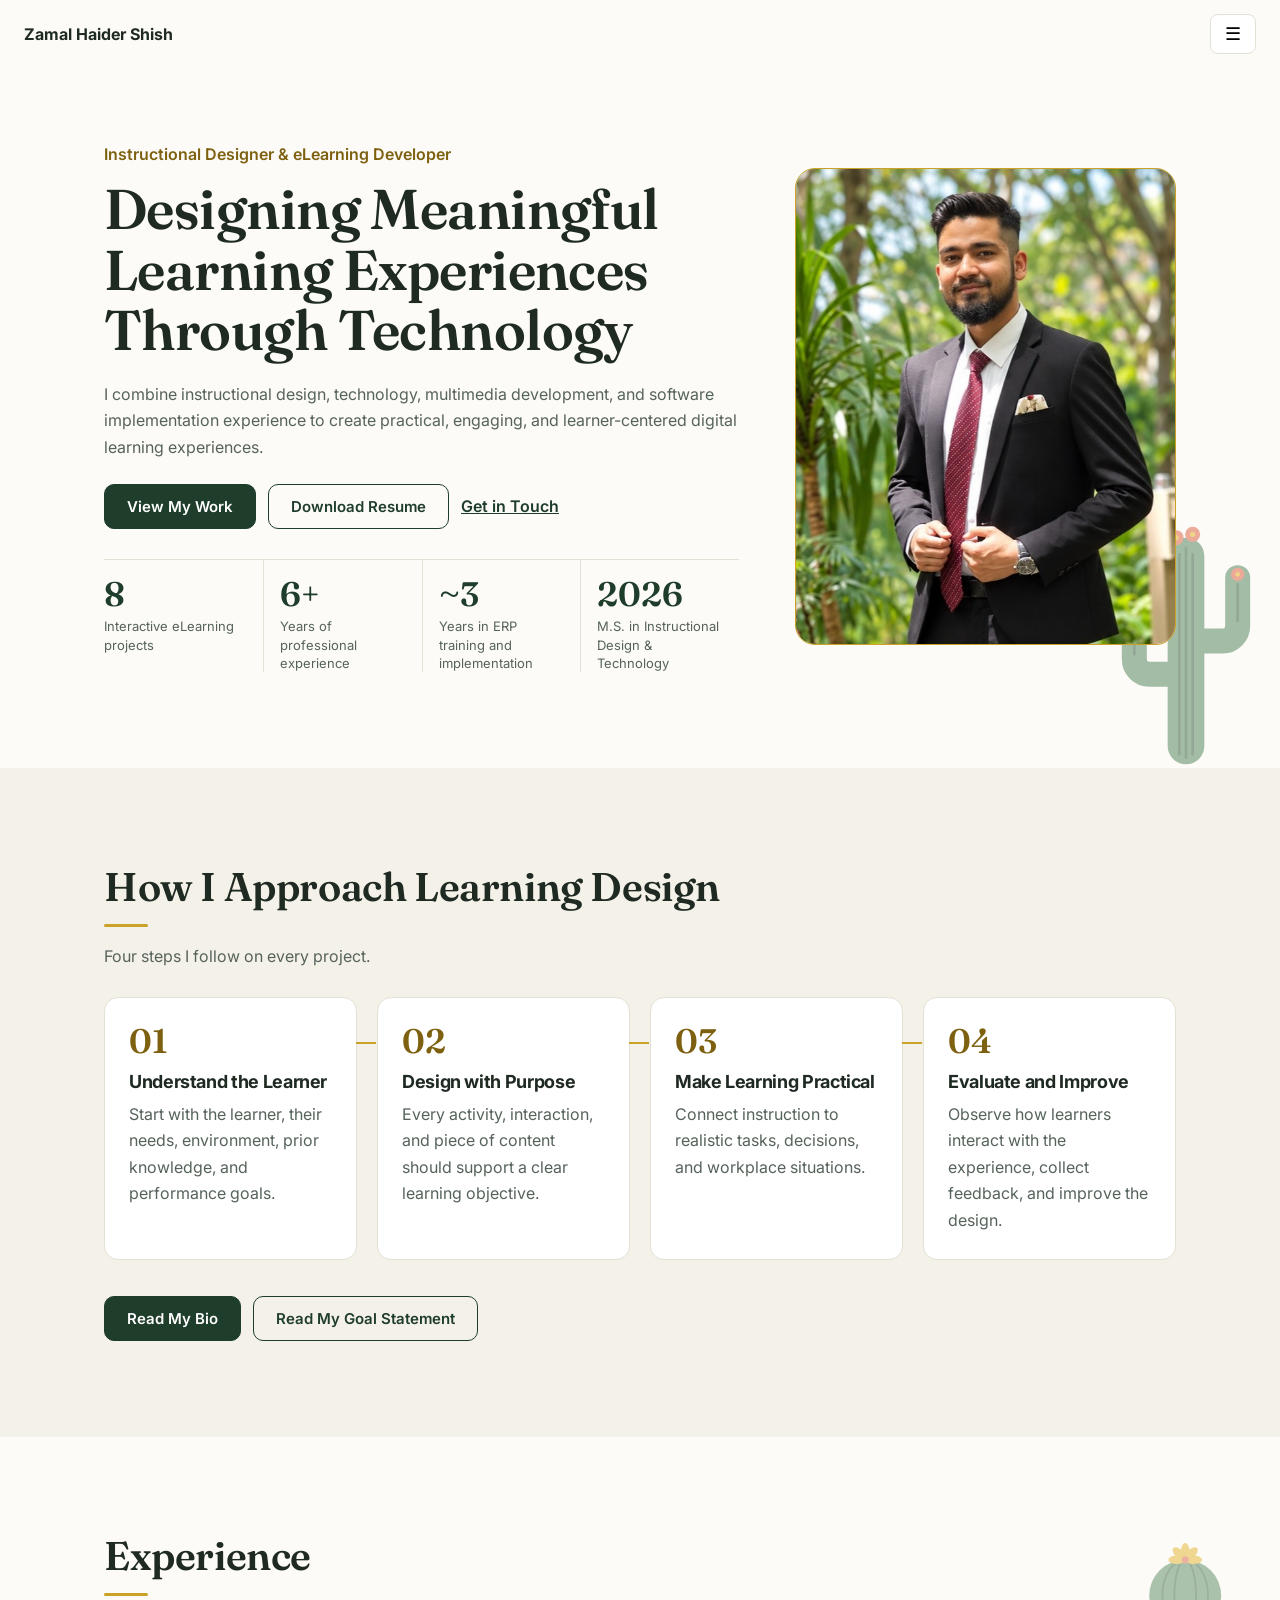
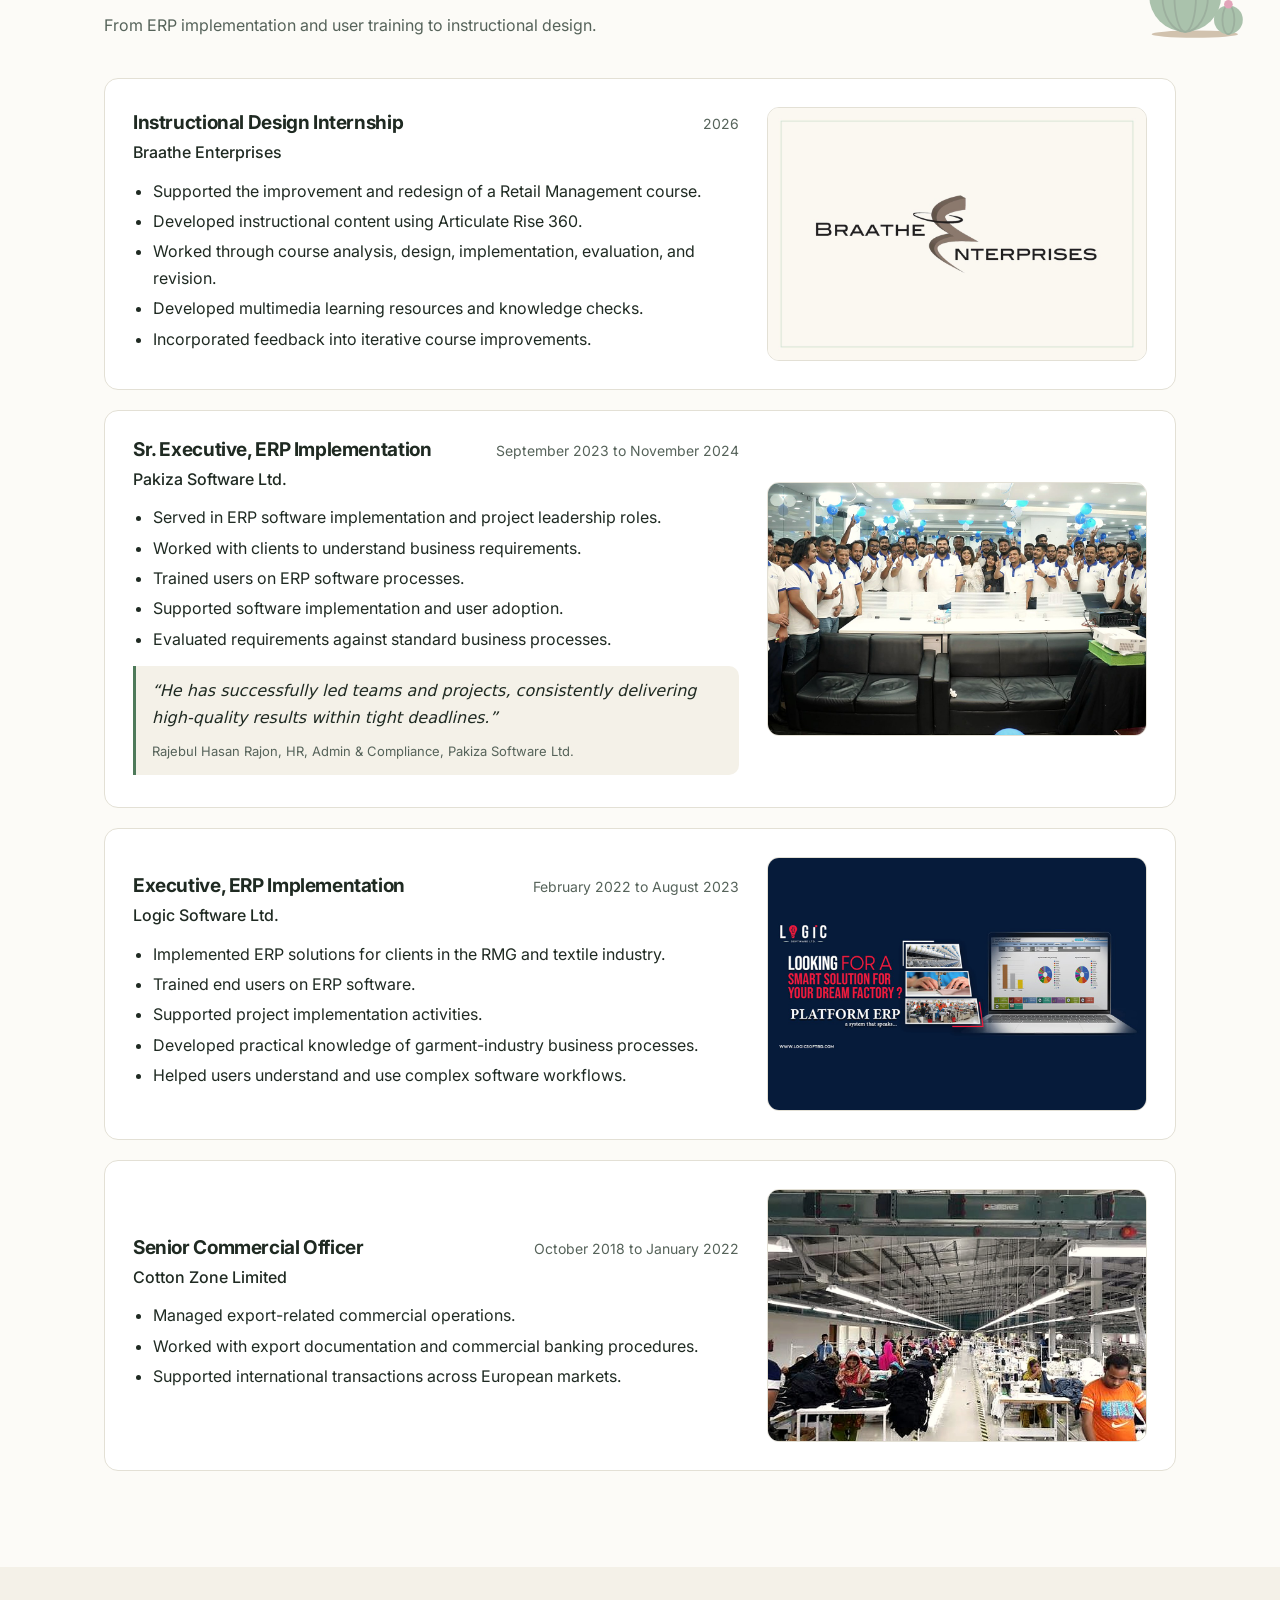
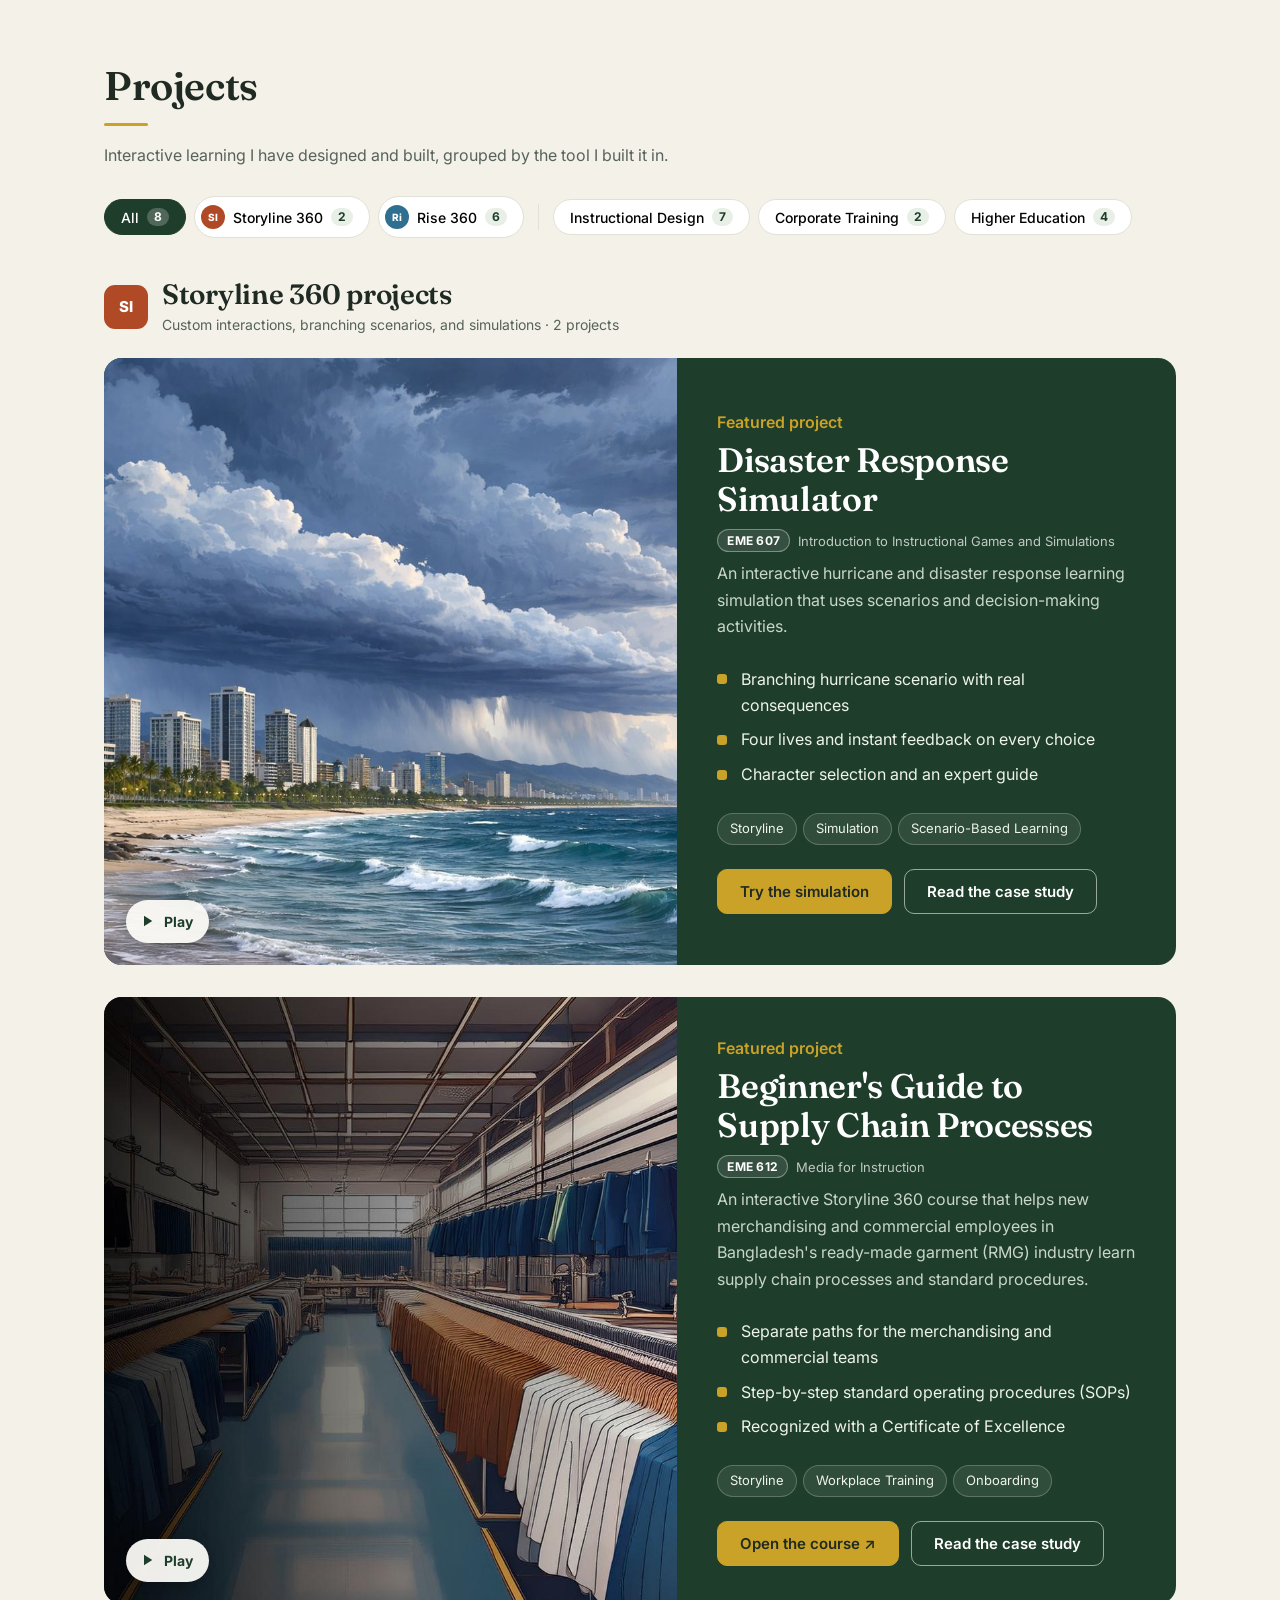
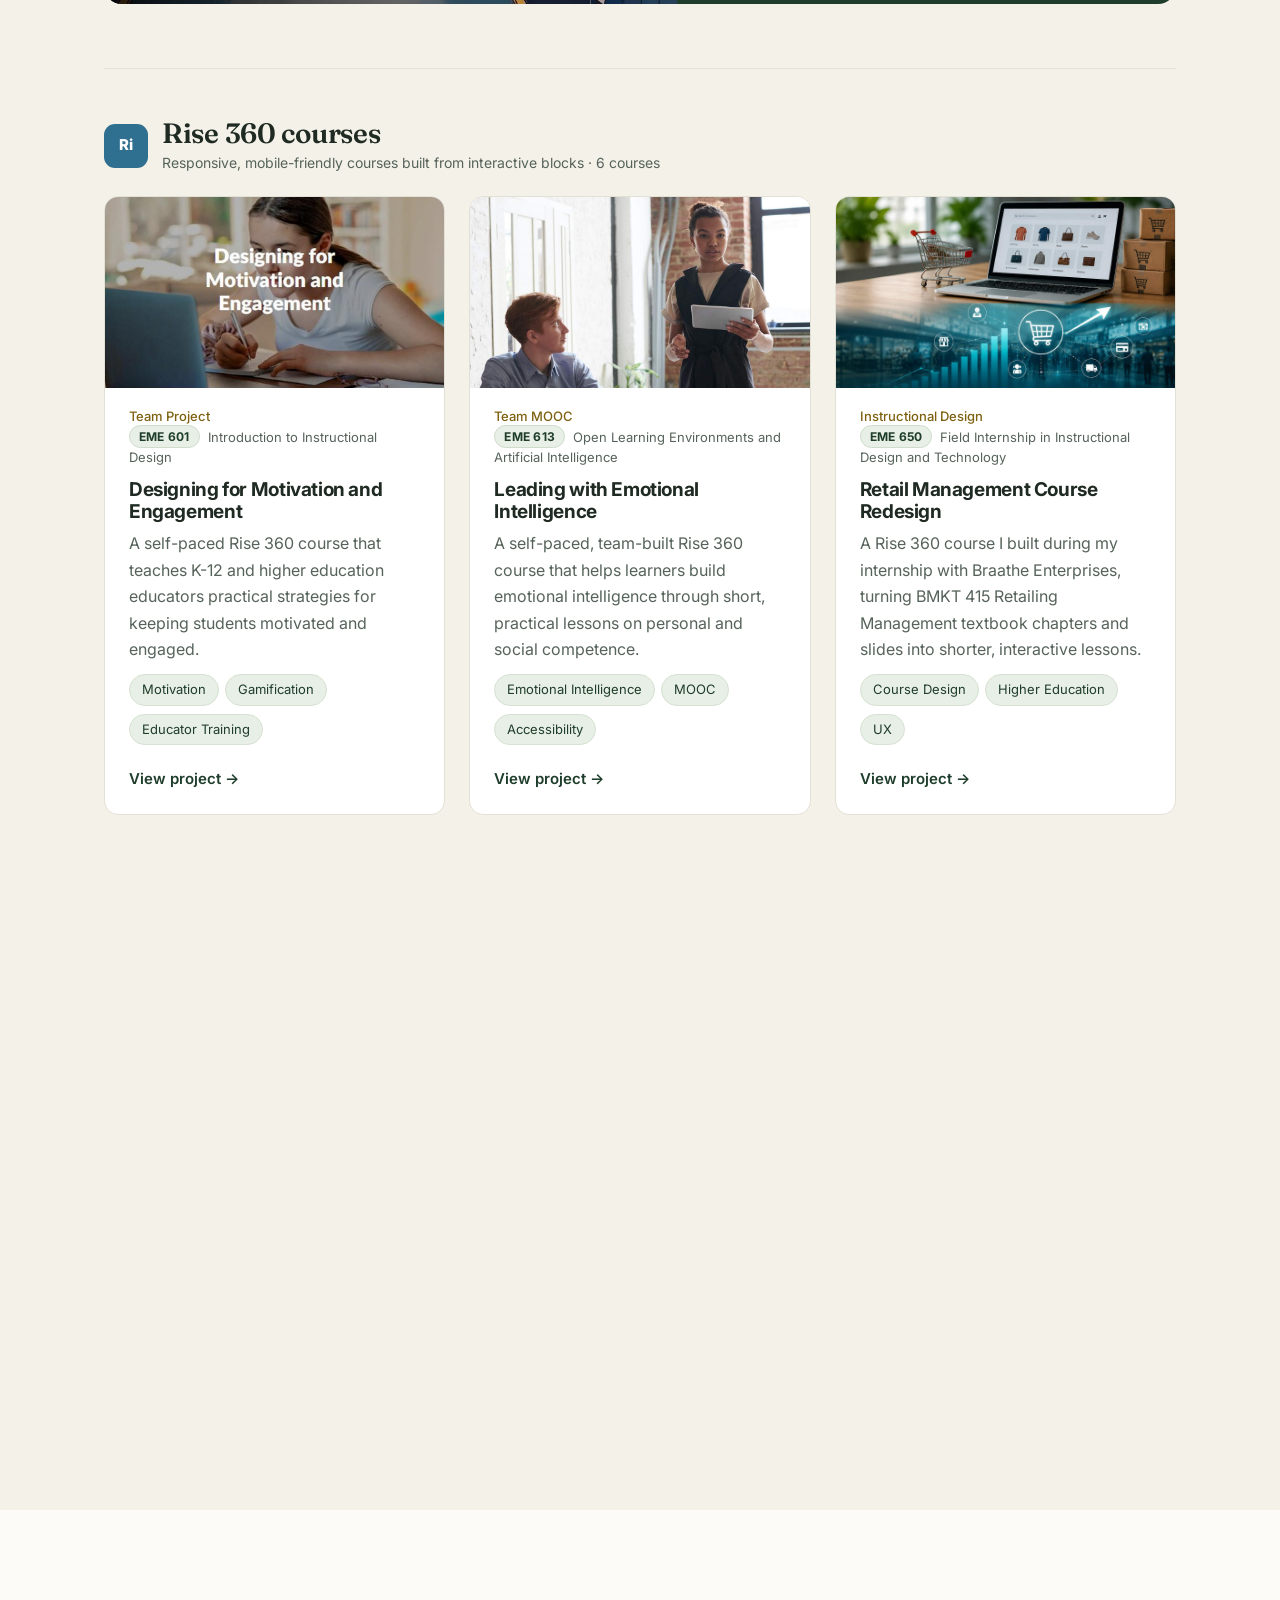
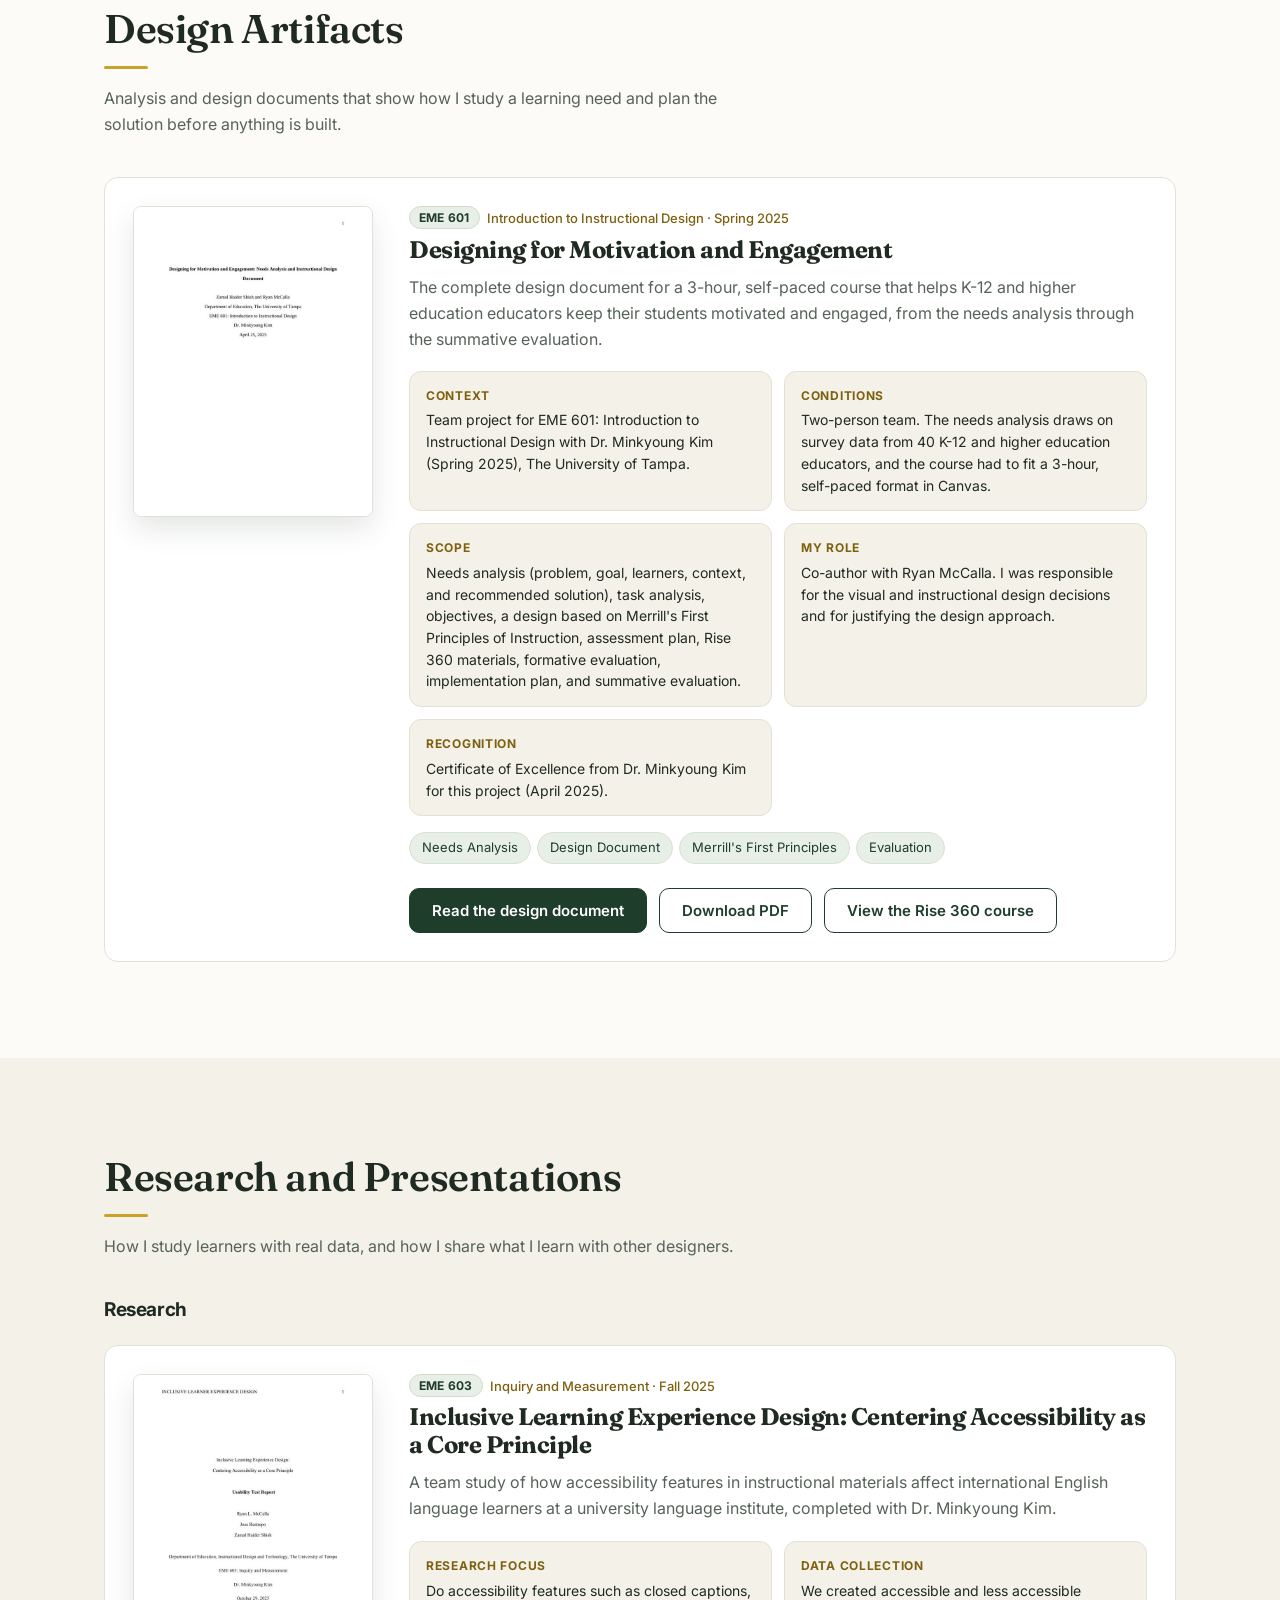
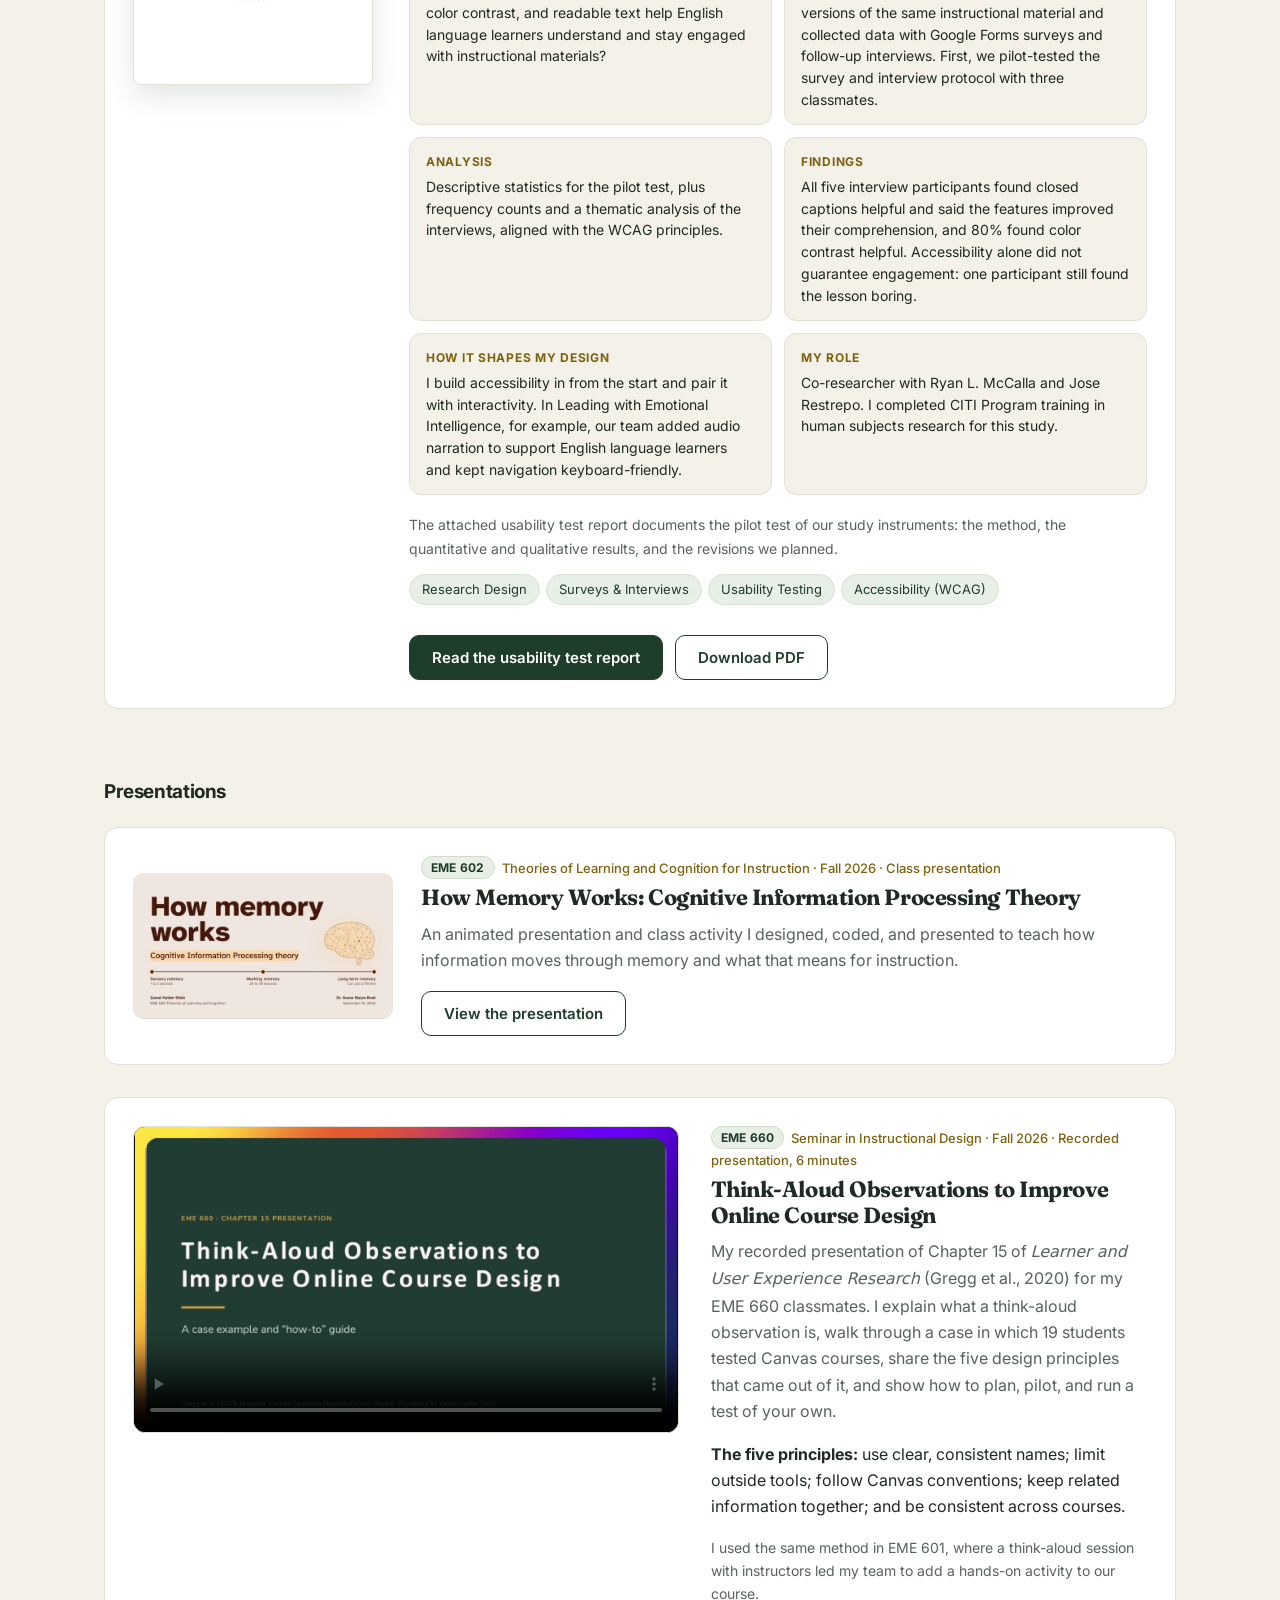
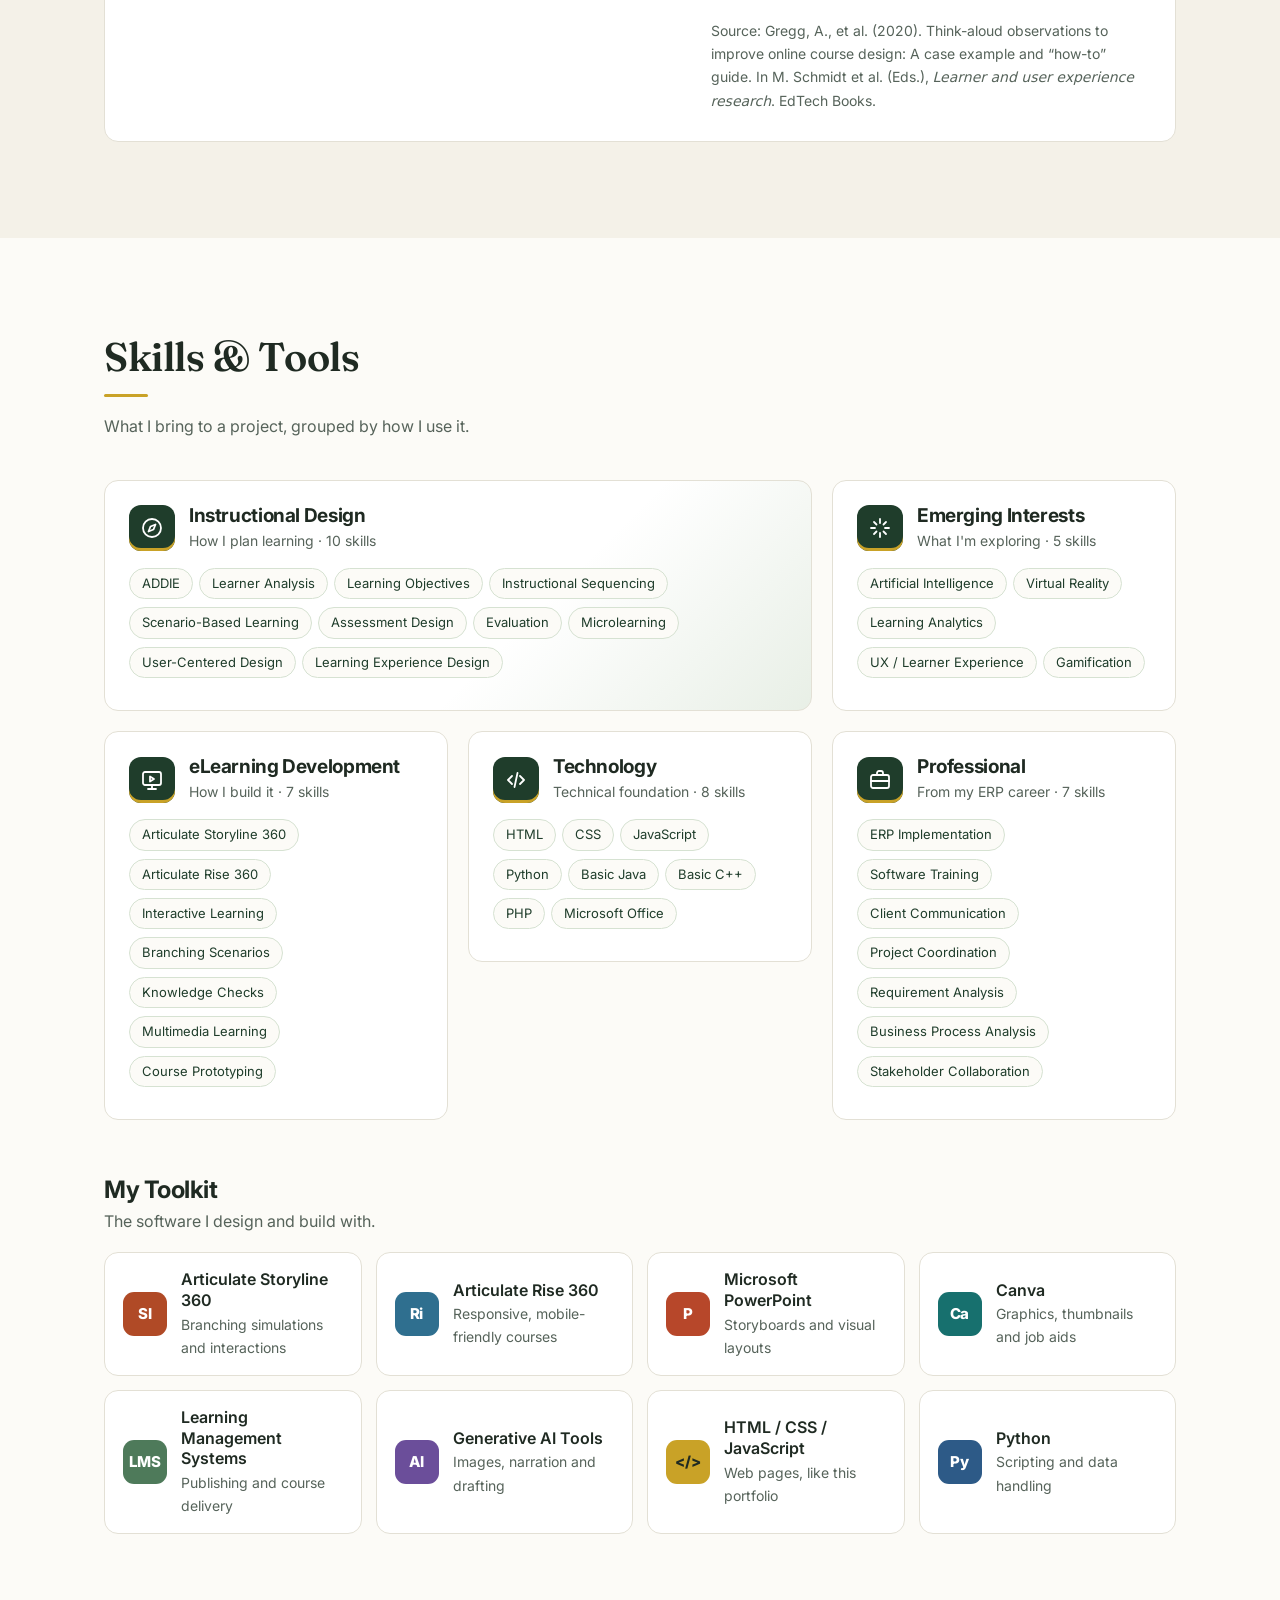
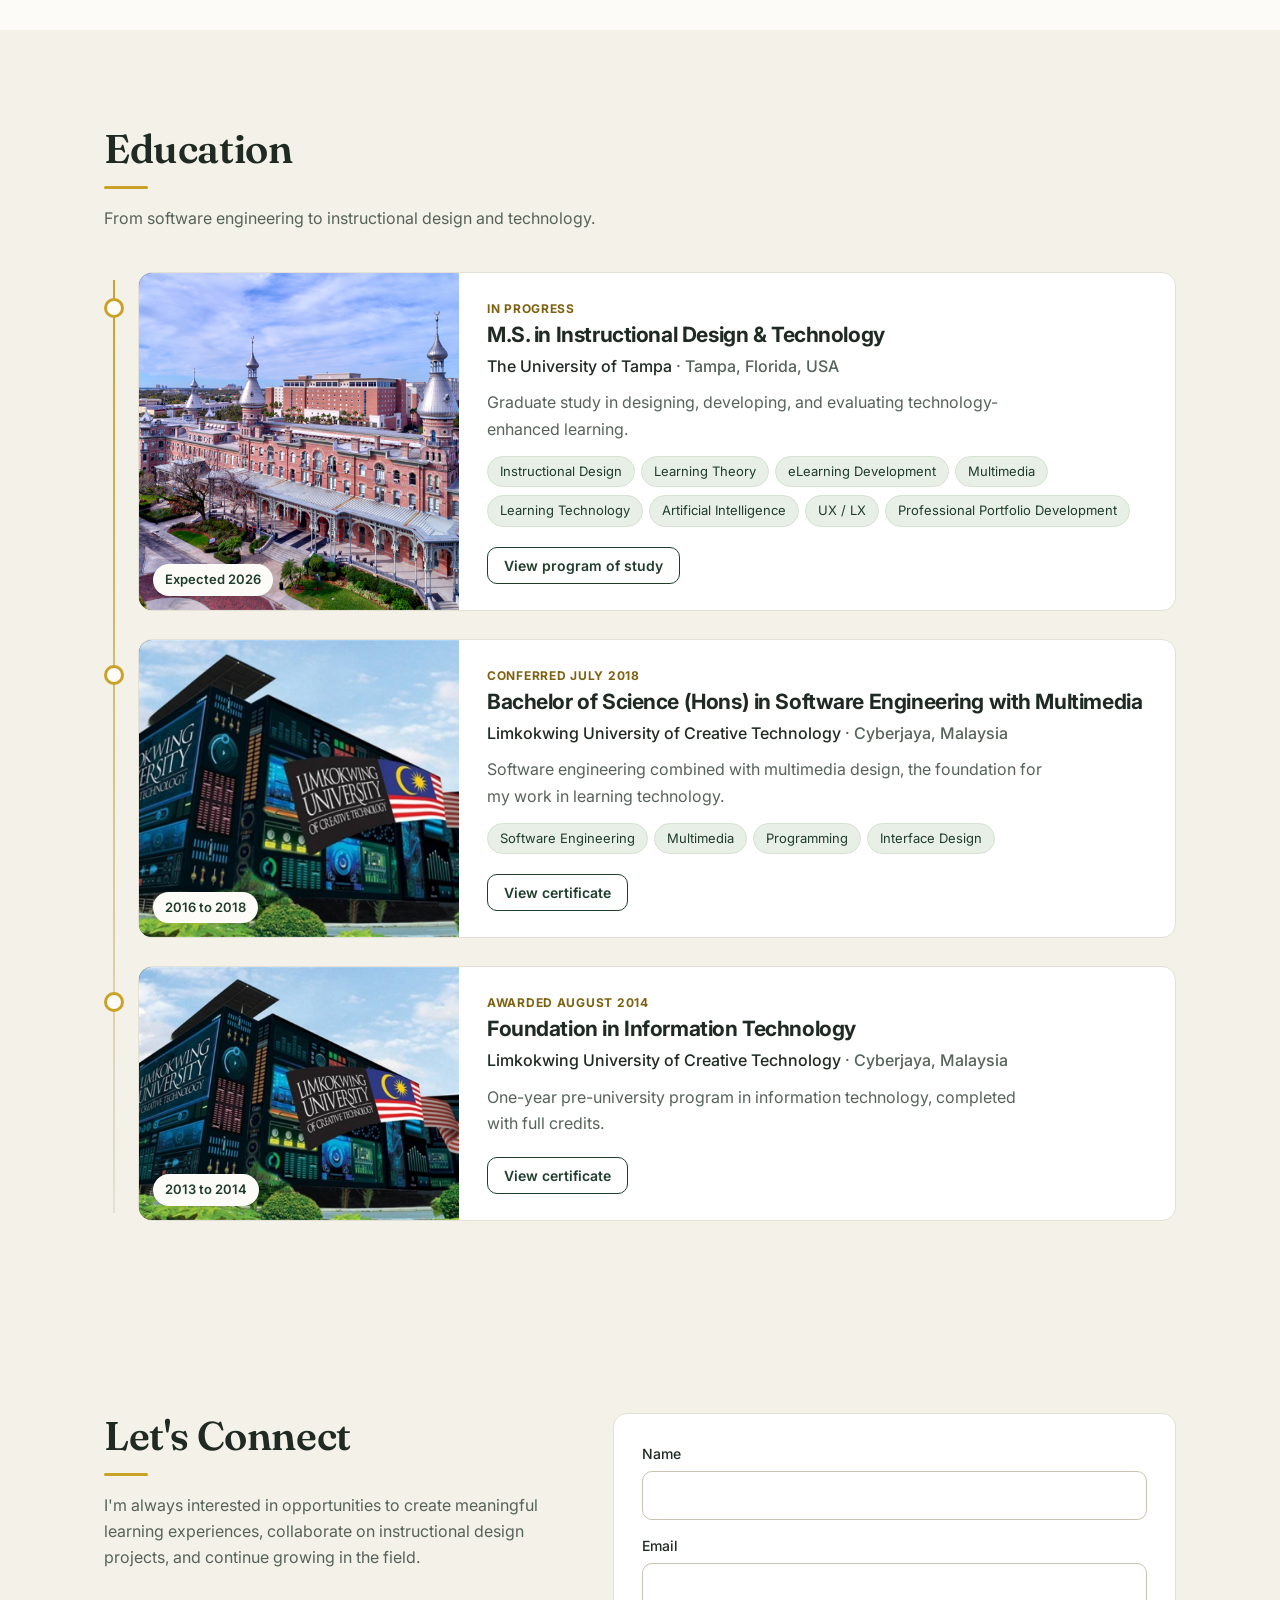
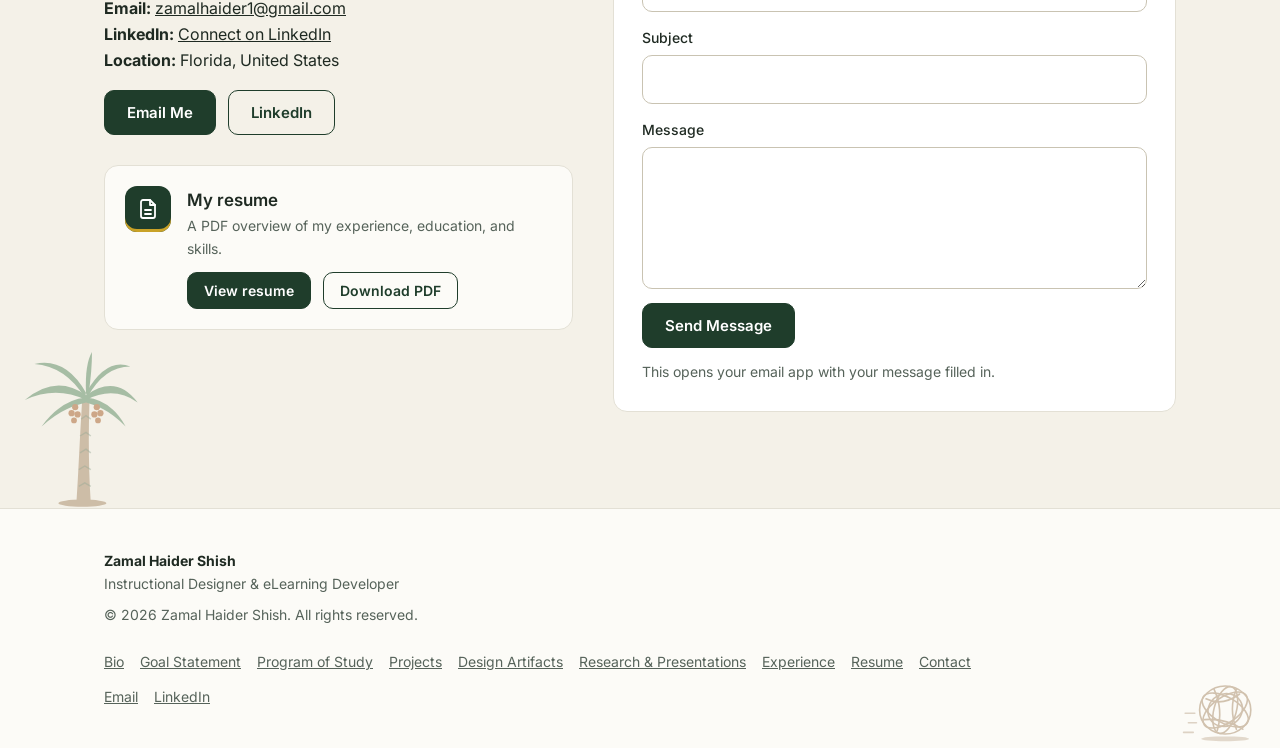
==== commit 8e29b373: "Restore wide Storyline cards and add course tags Both Storyline projects use the wide featured layou" ====
--- a/index.html
+++ b/index.html
@@ -134,7 +134,7 @@
 <section id="research" class="alt"><div class="w"><h2>Research and Presentations</h2><p class="lead">How I study learners with real data, and how I share what I learn with other designers.</p>
 <h3 class="sub">Research</h3>
 <article class="card dc rc rv"><a class="dcv" href="research/EME603-Usability-Test-Report.pdf" target="_blank" rel="noopener" tabindex="-1" aria-hidden="true"><img src="research/eme603-cover.jpg" alt="" loading="lazy" width="680" height="880"></a>
-<div class="dcb"><p class="pcat">EME 603 · Inquiry and Measurement · Fall 2025</p><h3>Inclusive Learning Experience Design: Centering Accessibility as a Core Principle</h3>
+<div class="dcb"><p class="pcat"><a class="ctag" href="pos.html#eme603" title="See EME 603 in my Program of Study">EME 603</a> Inquiry and Measurement · Fall 2025</p><h3>Inclusive Learning Experience Design: Centering Accessibility as a Core Principle</h3>
 <p class="mu">A team study of how accessibility features in instructional materials affect international English language learners at a university language institute, completed with Dr. Minkyoung Kim.</p>
 <div class="facts">
 <div class="fact"><span class="fl">Research focus</span><p>Do accessibility features such as closed captions, color contrast, and readable text help English language learners understand and stay engaged with instructional materials?</p></div>
@@ -149,11 +149,11 @@
 <div class="acts"><a class="btn" href="research/EME603-Usability-Test-Report.pdf" target="_blank" rel="noopener">Read the usability test report</a><a class="btn o" href="research/EME603-Usability-Test-Report.pdf" download>Download PDF</a></div></div></article>
 <h3 class="sub" id="presentations">Presentations</h3>
 <article class="card vc2 rv"><a class="th" href="#project/cip-theory-presentation" tabindex="-1" aria-hidden="true"><img src="cip-presentation/cover.jpg" alt="" loading="lazy"></a>
-<div><p class="pcat">EME 602 · Theories of Learning and Cognition for Instruction · Fall 2026 · Class presentation</p><h3>How Memory Works: Cognitive Information Processing Theory</h3>
+<div><p class="pcat"><a class="ctag" href="pos.html#eme602" title="See EME 602 in my Program of Study">EME 602</a> Theories of Learning and Cognition for Instruction · Fall 2026 · Class presentation</p><h3>How Memory Works: Cognitive Information Processing Theory</h3>
 <p class="mu">An animated presentation and class activity I designed, coded, and presented to teach how information moves through memory and what that means for instruction.</p>
 <div class="acts"><a class="btn o" href="#project/cip-theory-presentation">View the presentation</a></div></div></article>
 <article class="card vc rv"><div class="vw"><video controls preload="metadata" poster="presentations/chapter15-poster.jpg" aria-label="Recorded presentation: Think-Aloud Observations to Improve Online Course Design"><source src="presentations/chapter15-think-aloud.mp4" type="video/mp4"><a href="presentations/chapter15-think-aloud.mp4">Download the presentation video</a></video></div>
-<div class="vb"><p class="pcat">EME 660 · Seminar in Instructional Design · Fall 2026 · Recorded presentation, 6 minutes</p><h3>Think-Aloud Observations to Improve Online Course Design</h3>
+<div class="vb"><p class="pcat"><a class="ctag" href="pos.html#eme660" title="See EME 660 in my Program of Study">EME 660</a> Seminar in Instructional Design · Fall 2026 · Recorded presentation, 6 minutes</p><h3>Think-Aloud Observations to Improve Online Course Design</h3>
 <p class="mu">My recorded presentation of Chapter 15 of <i>Learner and User Experience Research</i> (Gregg et al., 2020) for my EME 660 classmates. I explain what a think-aloud observation is, walk through a case in which 19 students tested Canvas courses, share the five design principles that came out of it, and show how to plan, pilot, and run a test of your own.</p>
 <p class="vk"><b>The five principles:</b> use clear, consistent names; limit outside tools; follow Canvas conventions; keep related information together; and be consistent across courses.</p>
 <p class="mu sm">I used the same method in EME 601, where a think-aloud session with instructors led my team to add a hands-on activity to our course.</p>
@@ -247,6 +247,7 @@
 P({slug:"supply-chain-processes",title:"Beginner's Guide to Supply Chain Processes",course:"EME 612: Media for Instruction",category:"Storyline Course / Workplace Onboarding",
  description:"An interactive Storyline 360 course that helps new merchandising and commercial employees in Bangladesh's ready-made garment (RMG) industry learn supply chain processes and standard procedures.",
  thumbnail:"supply-chain/cover.jpg",
+ spot:{img:"supply-chain/spotlight.jpg",cta:"Open the course",highlights:["Separate paths for the merchandising and commercial teams","Step-by-step standard operating procedures (SOPs)","Recognized with a Certificate of Excellence"]},
  tools:["Articulate Storyline 360","Review 360"],
  tags:["Storyline","Workplace Training","Onboarding","RMG Industry"],filters:["Storyline","Instructional Design","Corporate Training"],
  role:"Instructional designer and developer (individual project). The topic draws on my own years in the RMG industry.",
@@ -376,12 +377,15 @@
 if(SITE.testimonials.length){const t=$("#tm");t.hidden=false;t.innerHTML=`<div class="w"><h2>What Collaborators Say</h2><div class="g" style="margin-top:28px">${SITE.testimonials.map(x=>`<figure class="card">${x.photo?`<img src="${E(x.photo)}" alt="${E(x.name)}" width="48" height="48">`:""}<blockquote style="margin:8px 0">${E(x.quote)}</blockquote><figcaption><b>${E(x.name)}</b><br><span class="mu sm">${E(x.role)}, ${E(x.org)}</span></figcaption></figure>`).join("")}</div></div>`}
 
 /* projects grid + filters */
+/* course tag: the course number links to that course on the Program of Study page */
+const ctag=c=>E(c).replace(/EME (\d{3})(?::\s*|\s*\u00b7\s*)?/,(m,n)=>`<a class="ctag" href="pos.html#eme${n}" title="See EME ${n} in my Program of Study">EME ${n}</a> `);
 const card=(p,g)=>{const tl=g&&g.tool?g.tool.toLowerCase():"",tags=p.tags.filter(t=>t.toLowerCase()!==tl),cat=(g&&g.tool?p.category.replace(new RegExp("^(Articulate )?"+g.tool+"( Course)?\\s*/?\\s*","i"),""):p.category)||tags[0]||p.category;return `<article class="card pc rv"><div class="th${p.thumbnail?"":" nt"}">${p.thumbnail?`<img src="${E(p.thumbnail)}" alt="" loading="lazy">`:`<span>${E((p.tools[0]||p.category||"Project").replace("Articulate ",""))}</span>`}</div>
-<div class="pcb"><p class="pcat">${E(cat||"Project")}</p>${p.course?`<p class="pcrs">${E(p.course)}</p>`:""}<h3><a href="#project/${p.slug}">${E(p.title)}</a></h3><p class="mu">${E(p.description||"Full project details are being finalized.")}</p>${tags.filter(t=>t!==cat).length?`<p class="tags">${tags.filter(t=>t!==cat).slice(0,3).map(chip).join("")}</p>`:""}
+<div class="pcb"><p class="pcat">${E(cat||"Project")}</p>${p.course?`<p class="pcrs">${ctag(p.course)}</p>`:""}<h3><a href="#project/${p.slug}">${E(p.title)}</a></h3><p class="mu">${E(p.description||"Full project details are being finalized.")}</p>${tags.filter(t=>t!==cat).length?`<p class="tags">${tags.filter(t=>t!==cat).slice(0,3).map(chip).join("")}</p>`:""}
 <span class="pgo" aria-hidden="true">View project <span>&rarr;</span></span></div></article>`};
-const spot=p=>`<article class="spot rv"><a class="spi" href="#project/${p.slug}/demo" tabindex="-1" aria-hidden="true"><img src="${E(p.spot.img)}" alt="" loading="lazy"><span class="spp"><svg viewBox="0 0 24 24"><path d="M8 5v14l11-7z"/></svg>Play</span></a>
-<div class="spb"><p class="eb">Featured project</p><h3>${E(p.title)}</h3>${p.course?`<p class="pcrs">${E(p.course)}</p>`:""}<p class="mu">${E(p.description)}</p><ul class="hl">${p.spot.highlights.map(h=>`<li>${E(h)}</li>`).join("")}</ul>
-<p class="tags">${p.tags.slice(0,3).map(chip).join("")}</p><div class="acts"><a class="btn" href="#project/${p.slug}/demo">Try the simulation</a><a class="btn o" href="#project/${p.slug}">Read the case study</a></div></div></article>`;
+const spot=p=>{const ext=!p.embedUrl&&p.externalUrl,go=ext?E(p.externalUrl):`#project/${p.slug}/demo`,nt=ext?' target="_blank" rel="noopener"':"";
+return `<article class="spot rv"><a class="spi" href="${go}"${nt} tabindex="-1" aria-hidden="true"><img src="${E(p.spot.img)}" alt="" loading="lazy"><span class="spp"><svg viewBox="0 0 24 24"><path d="M8 5v14l11-7z"/></svg>Play</span></a>
+<div class="spb"><p class="eb">Featured project</p><h3>${E(p.title)}</h3>${p.course?`<p class="pcrs">${ctag(p.course)}</p>`:""}<p class="mu">${E(p.description)}</p><ul class="hl">${p.spot.highlights.map(h=>`<li>${E(h)}</li>`).join("")}</ul>
+<p class="tags">${p.tags.slice(0,3).map(chip).join("")}</p><div class="acts"><a class="btn" href="${go}"${nt}>${E(p.spot.cta||"Try the simulation")}${ext?' <span aria-hidden="true">&#8599;</span><span class="sr-only"> (opens in a new tab)</span>':""}</a><a class="btn o" href="#project/${p.slug}">Read the case study</a></div></div></article>`};
 /* Storyline first, then Rise; this order is also used by Previous/Next on project pages */
 const GI=p=>{const i=GROUPS.findIndex(g=>p.filters.includes(g.tool));return i<0?99:i};PROJECTS.sort((a,b)=>GI(a)-GI(b));
 const OTHER=PROJECTS.filter(p=>GI(p)===99),GS=GROUPS.map(g=>({...g,list:PROJECTS.filter(p=>GI(p)===GROUPS.indexOf(g))})).filter(g=>g.list.length);
@@ -393,16 +397,16 @@
 const FT=FILTERS.filter(f=>fc(f)),tools=FT.filter(f=>GROUPS.some(g=>g.tool===f)),topics=FT.filter(f=>f!=="All"&&!tools.includes(f));
 $("#fl").innerHTML=[fbtn("All"),...tools.map(fbtn),topics.length?'<span class="fsep" aria-hidden="true"></span>':"",...topics.map(fbtn)].join("");
 const renderProjects=()=>{const gs=GS.map(g=>({...g,vis:g.list.filter(inF)})).filter(g=>g.vis.length);
-$("#pgroups").innerHTML=gs.length?gs.map(g=>{const sp=[],rest=g.vis;
+$("#pgroups").innerHTML=gs.length?gs.map(g=>{const sp=g.vis.filter(p=>p.spot),rest=g.vis.filter(p=>!p.spot);
  return `<div class="pgrp" id="${g.id}"><div class="pgh"><span class="tki" style="background:${g.c}" aria-hidden="true">${g.m}</span><div><h3>${E(g.title)}</h3><p class="mu sm">${E(g.sub)} · ${cnt(g.vis.length,g.unit)}</p></div></div>
-${sp.map(spot).join("")}${rest.length?`${rest.length>1?'<p class="swipe" aria-hidden="true">Swipe to see more &rarr;</p>':""}<div class="g3" tabindex="0" aria-label="${E(g.title)}">${rest.map(p=>card(p,g)).join("")}</div>`:""}</div>`}).join(""):'<p class="mu">No projects in this category yet.</p>';
+${sp.length?`<div class="spots">${sp.map(spot).join("")}</div>`:""}${rest.length?`${rest.length>1?'<p class="swipe" aria-hidden="true">Swipe to see more &rarr;</p>':""}<div class="g3" tabindex="0" aria-label="${E(g.title)}">${rest.map(p=>card(p,g)).join("")}</div>`:""}</div>`}).join(""):'<p class="mu">No projects in this category yet.</p>';
 const n=gs.reduce((t,g)=>t+g.vis.length,0);$("#flr").textContent=F==="All"?"":`Showing ${n} ${n===1?"project":"projects"} for ${F}`;
 if(window.REVEAL)REVEAL($$("#pgroups .rv"))};
 renderProjects();
 /* design artifacts: the cover page beside the annotation, with links to the PDF */
 const dfact=(h,v)=>v?`<div class="fact"><span class="fl">${h}</span><p>${E(v)}</p></div>`:"";
 $("#dg").innerHTML=DESIGN.map(d=>`<article class="card dc rv"><a class="dcv" href="${E(d.pdf)}" target="_blank" rel="noopener" tabindex="-1" aria-hidden="true"><img src="${E(d.cover)}" alt="" loading="lazy" width="680" height="880"></a>
-<div class="dcb"><p class="pcat">${E(d.course)}</p><h3>${E(d.title)}</h3><p class="mu">${E(d.description)}</p>
+<div class="dcb"><p class="pcat">${ctag(d.course)}</p><h3>${E(d.title)}</h3><p class="mu">${E(d.description)}</p>
 <div class="facts">${dfact("Context",d.context)}${dfact("Conditions",d.conditions)}${dfact("Scope",d.scope)}${dfact("My Role",d.role)}${dfact("Recognition",d.award)}</div>
 ${d.tags&&d.tags.length?`<p class="tags">${d.tags.map(chip).join("")}</p>`:""}
 <div class="acts"><a class="btn" href="${E(d.pdf)}" target="_blank" rel="noopener">Read the design document</a><a class="btn o" href="${E(d.pdf)}" download>Download PDF</a>${d.more?`<a class="btn o" href="${E(d.more.href)}">${E(d.more.text)}</a>`:""}</div></div></article>`).join("");
@@ -426,7 +430,8 @@
 const body=v=>Array.isArray(v)?list(v):`<p>${E(v)}</p>`;
 const fact=(h,v)=>has(v)?`<div class="fact"><span class="fl">${h}</span>${Array.isArray(v)?`<p>${E(v.join(" · "))}</p>`:`<p>${E(v)}</p>`}</div>`:"";
 const sec=(h,v)=>has(v)?`<div class="card sec"><h3>${h}</h3>${body(v)}</div>`:"";
-const facts=fact("Course",p.course)+fact("My Role",p.role)+fact("Audience",p.audience)+fact("Tools",p.tools)+fact("Process",p.process);
+const factH=(h,v)=>v?`<div class="fact"><span class="fl">${h}</span><p>${v}</p></div>`:"";
+const facts=factH("Course",p.course?ctag(p.course):"")+fact("My Role",p.role)+fact("Audience",p.audience)+fact("Tools",p.tools)+fact("Process",p.process);
 const secs=sec("The Challenge",p.problem)+sec("Learning Objectives",c.objectives)+sec("Design Decisions",c.decisions||p.solution)+sec("Learning Experience",c.experience)+sec("Evaluation / Feedback",c.evaluation)+sec("Final Outcome",p.outcome)+sec("Lessons Learned",c.lessons);
 const shots=(c.screenshots||[]).map((s,k)=>`<img src="${E(s)}" alt="${E(p.title)} screenshot ${k+1}" style="width:100%;border:1px solid var(--bd);border-radius:12px;margin-top:12px">`).join("");
 const cs=$("#cs");if(!cs.classList.contains("on"))last=document.activeElement;
--- a/styles.css
+++ b/styles.css
@@ -306,3 +306,13 @@
 /* equal thumbnail size on every project card */
 .pc .th{overflow:hidden;min-height:0}
 .pc .th img{display:block}
+
+/* round 6: Storyline spotlights (same size, one below the other) and course tags */
+.spots{display:grid;gap:32px}
+@media(min-width:1001px){.spots{grid-auto-rows:1fr}.spots .spb{display:flex;flex-direction:column;justify-content:center}}
+.ctag{display:inline-block;position:relative;z-index:2;font:700 12px/1.25 Inter,sans-serif;letter-spacing:.02em;color:var(--ac);background:var(--soft);border:1px solid #cfdccb;border-radius:99px;padding:3px 9px;margin-right:4px;text-decoration:none;white-space:nowrap;vertical-align:1px;transition:background .15s,color .15s}
+.ctag:hover{background:var(--ac);border-color:var(--ac);color:#fff}
+.spb .ctag{color:#fff;background:rgba(255,255,255,.1);border-color:rgba(255,255,255,.35)}
+.spb .ctag:hover{background:var(--gold);border-color:var(--gold);color:#1f2a22}
+.posk{scroll-margin-top:96px}
+.posk:target{box-shadow:0 0 0 3px var(--gold)}
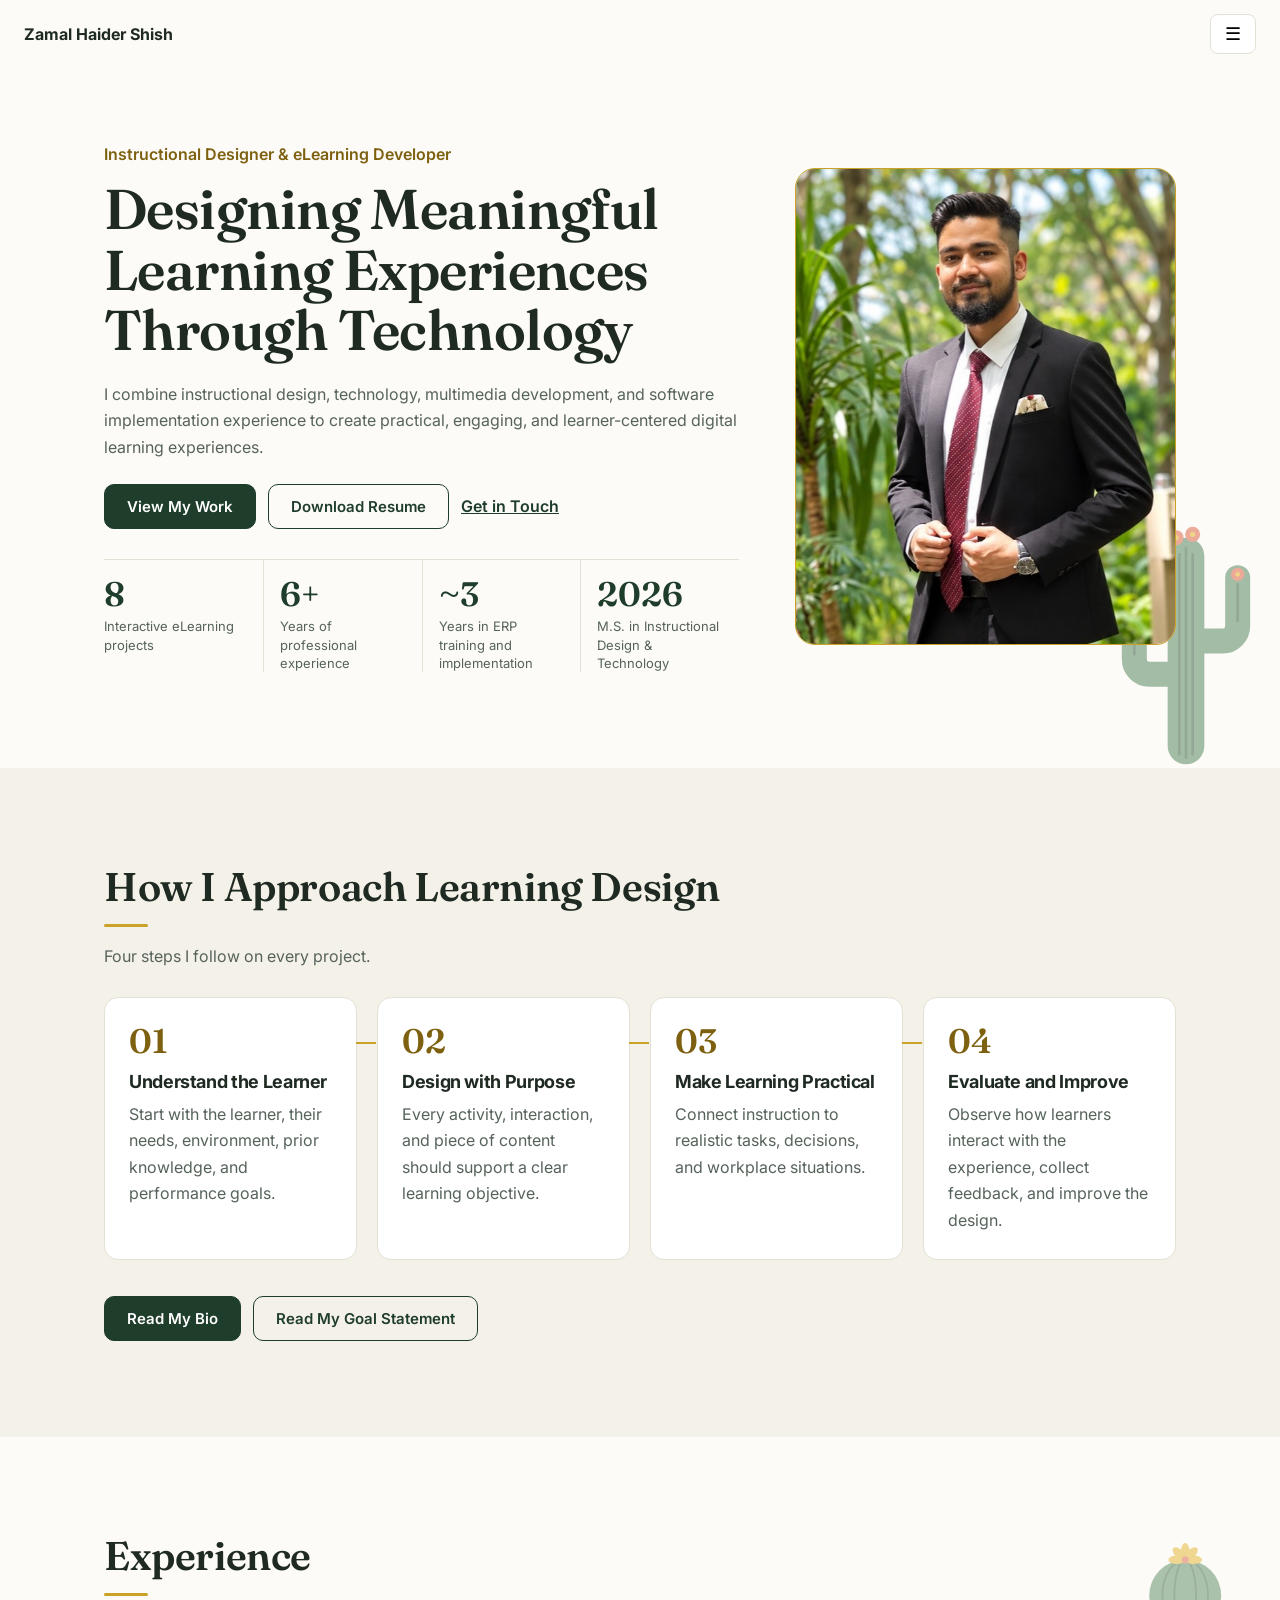
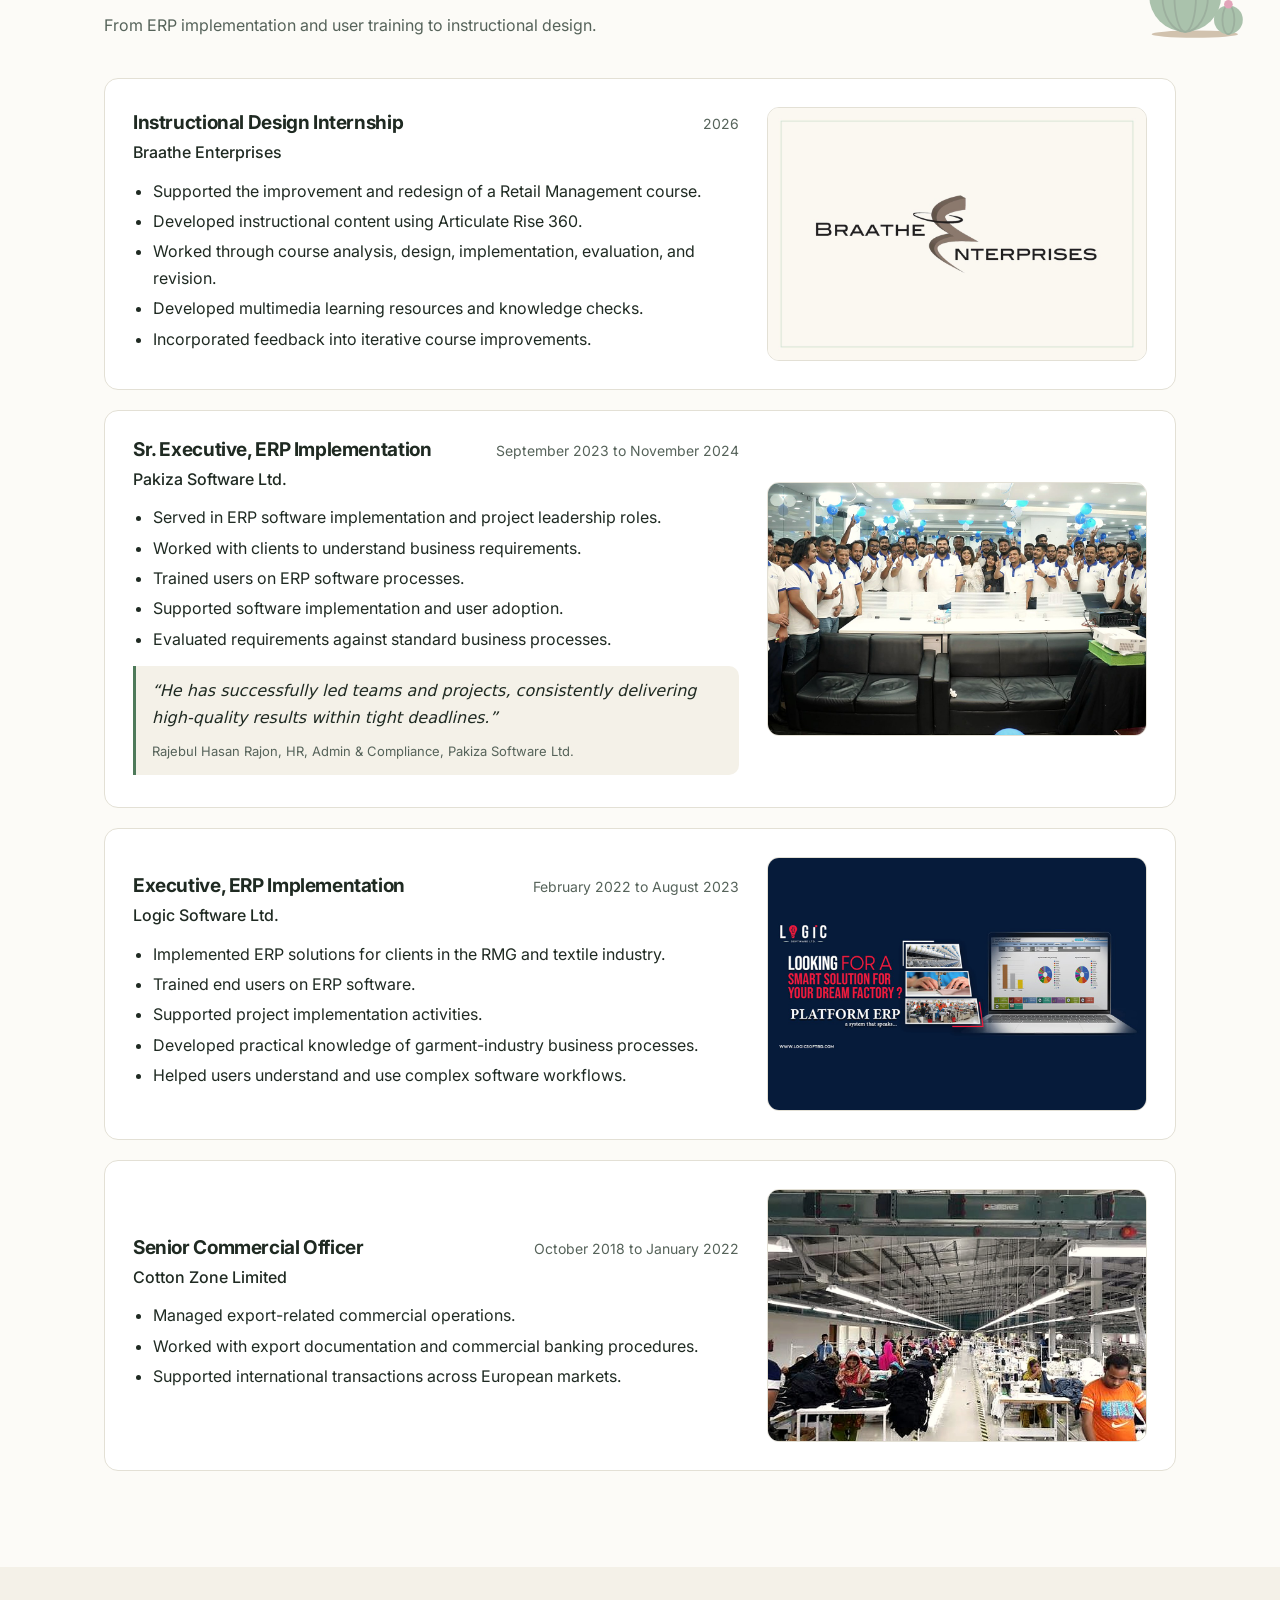
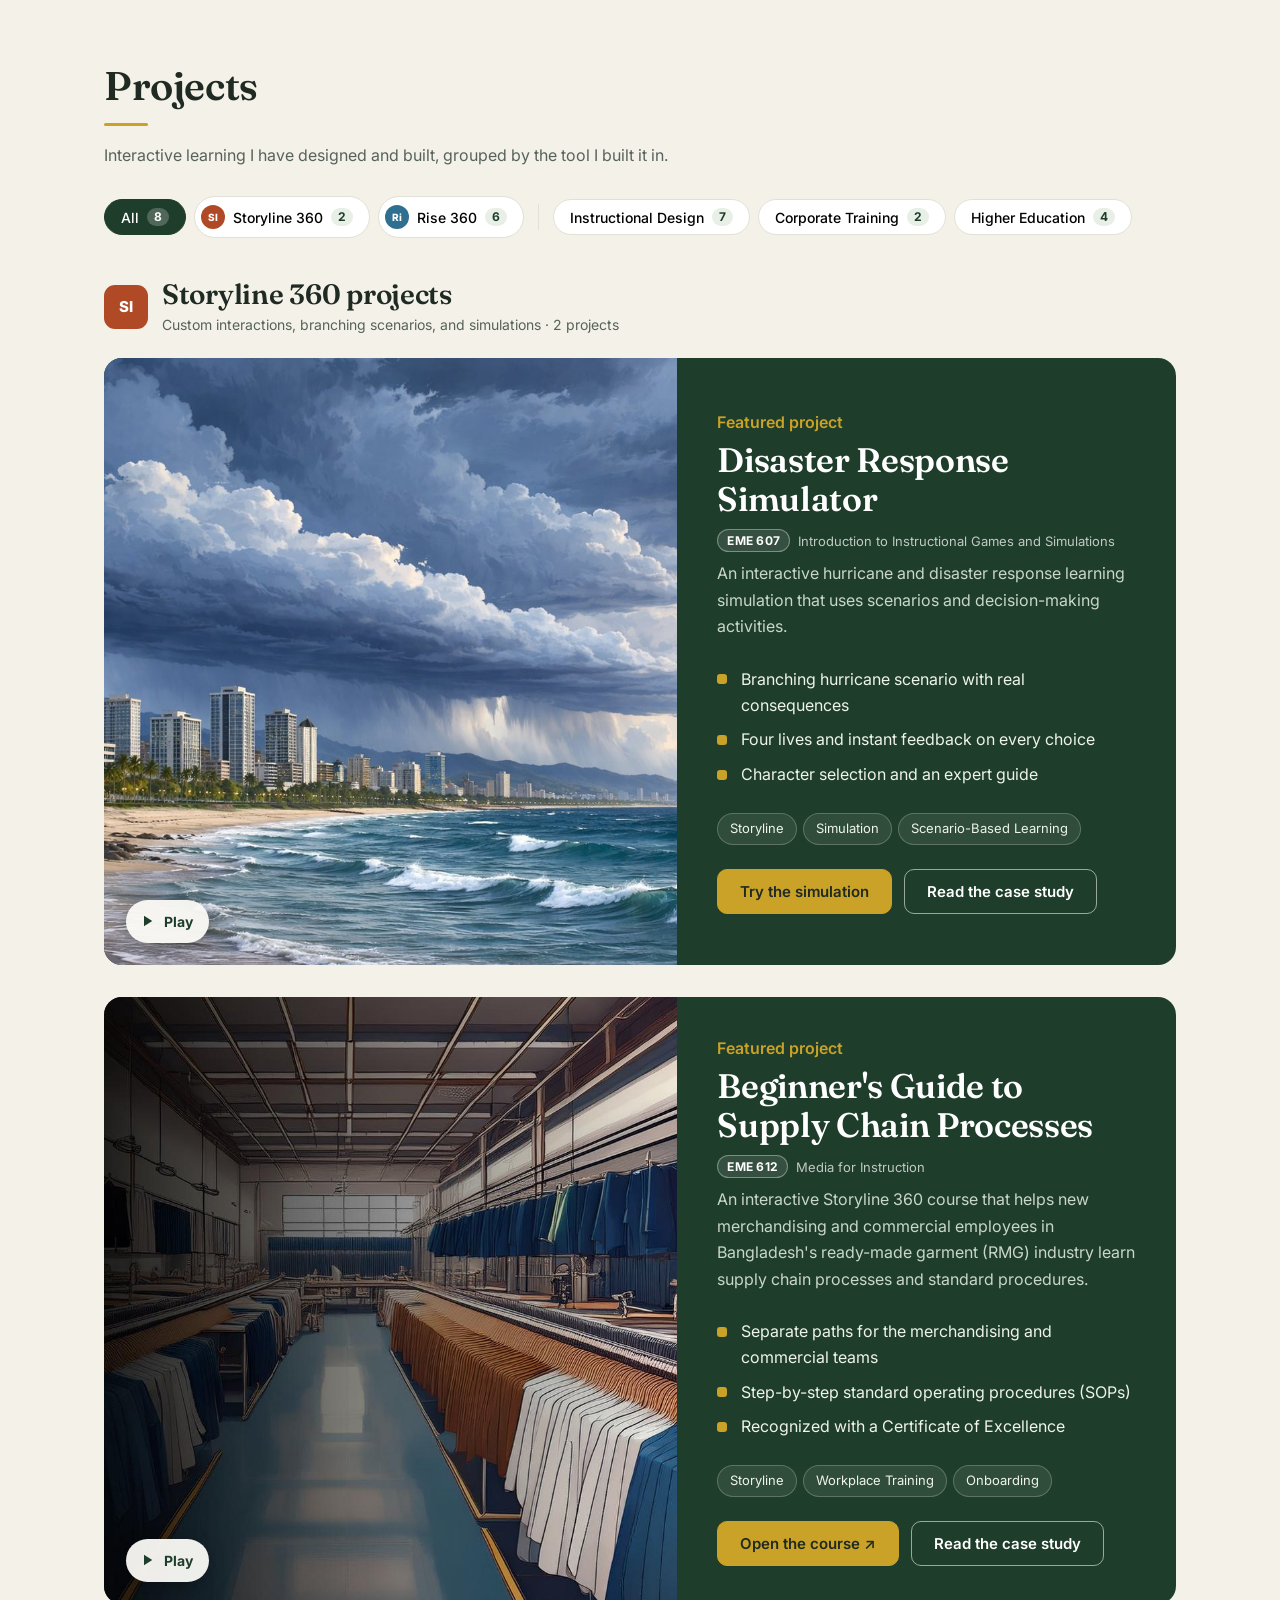
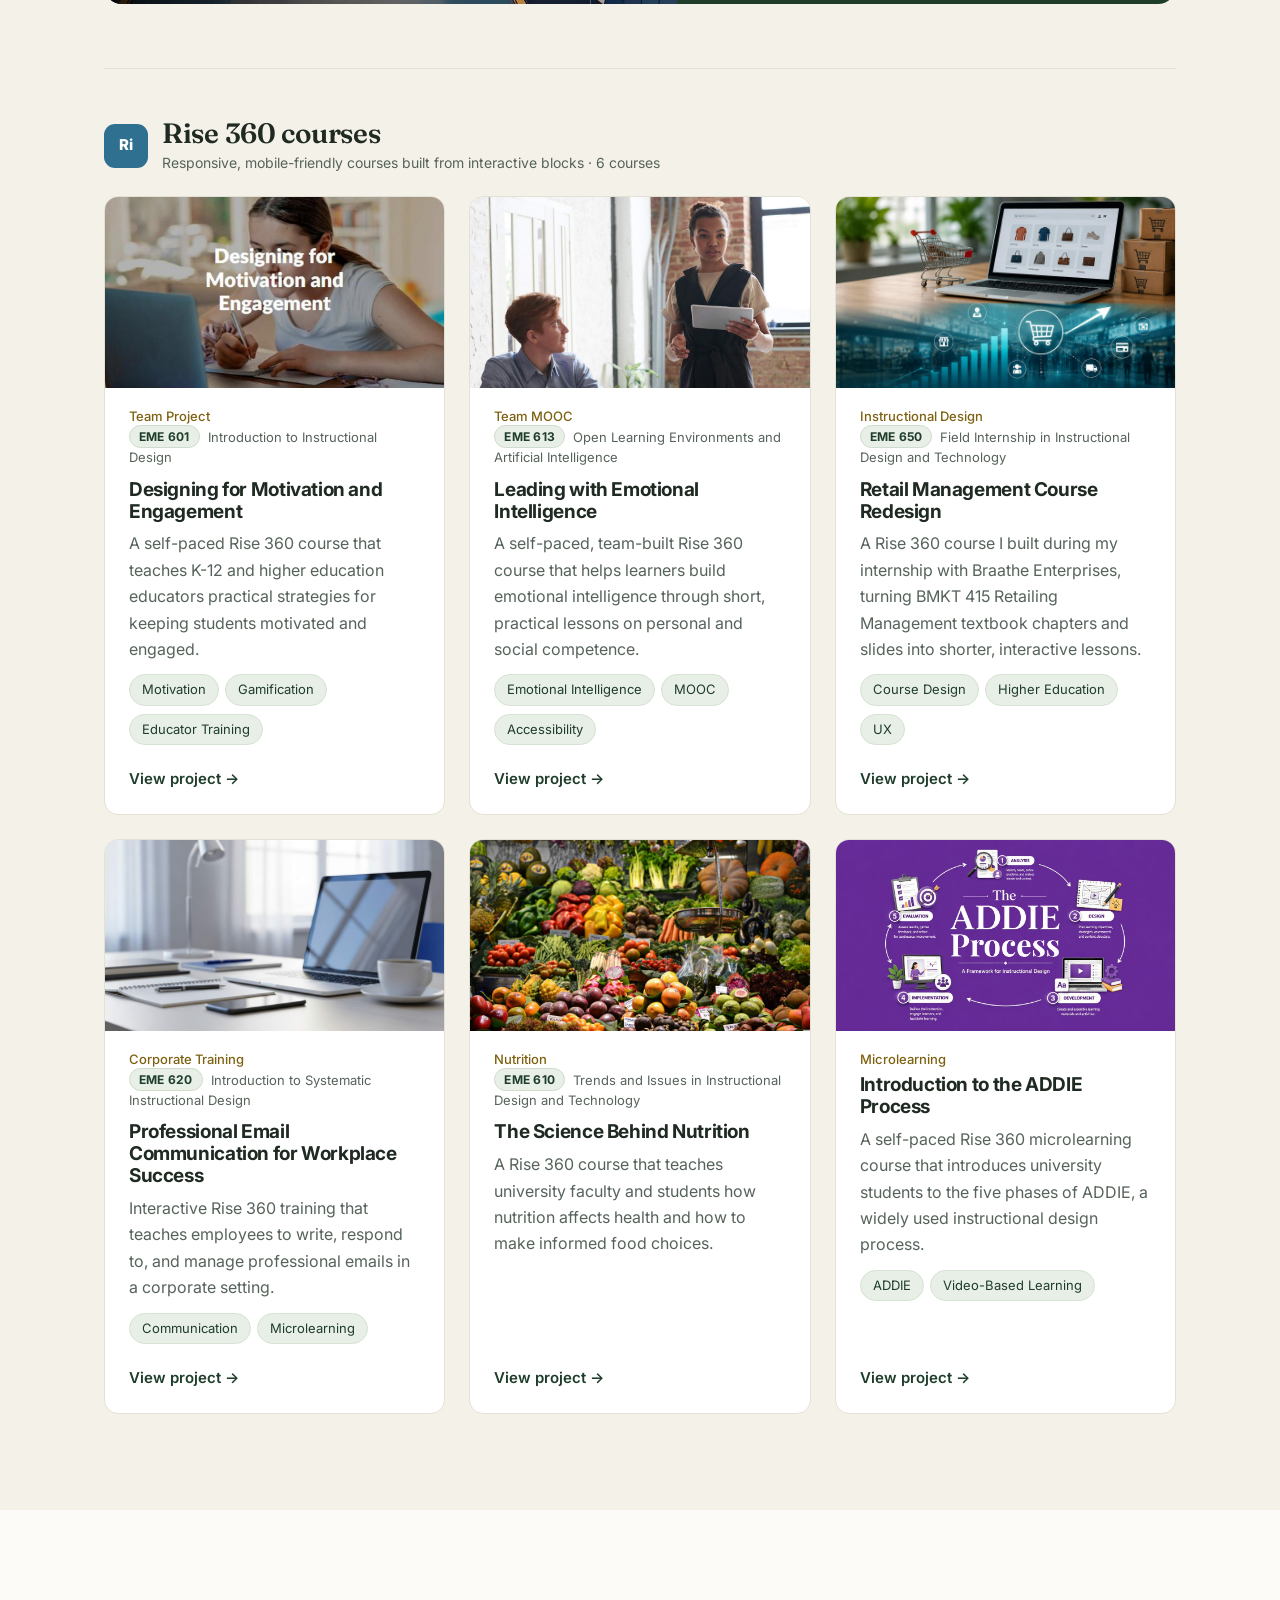
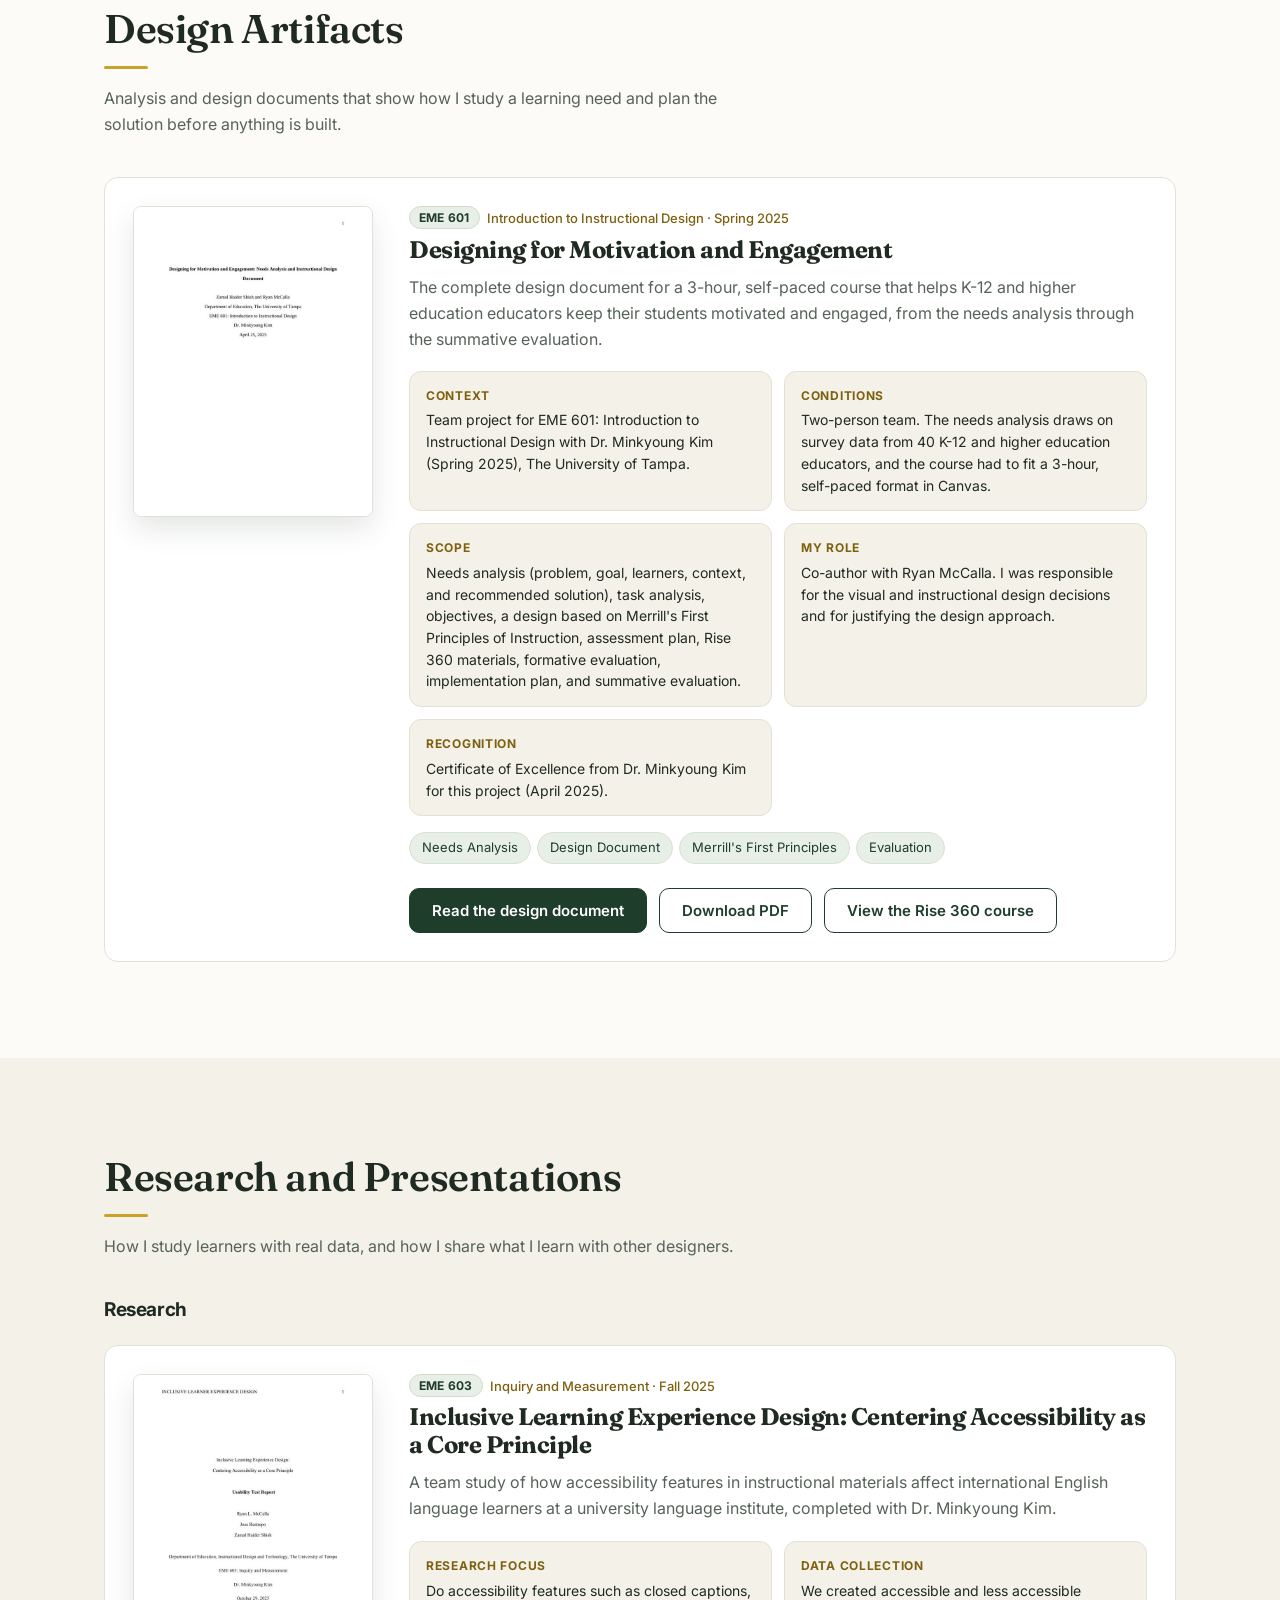
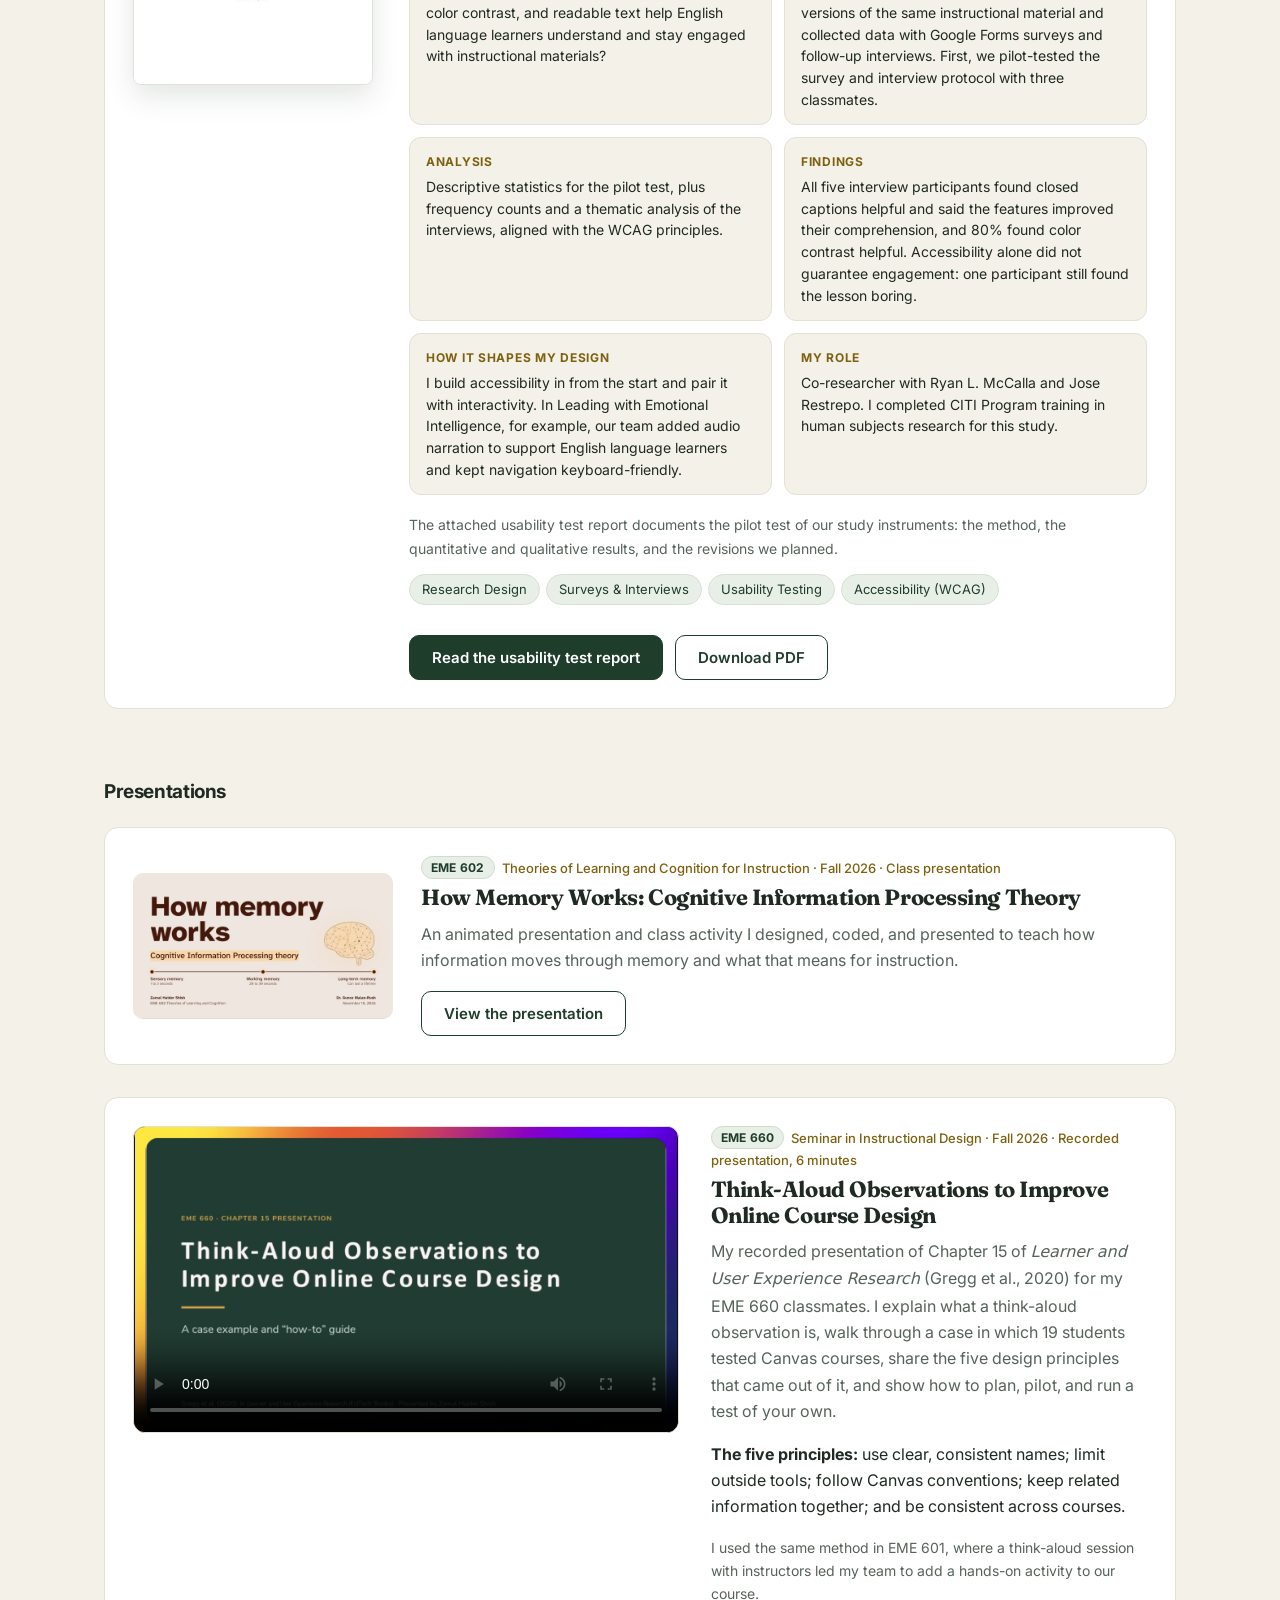
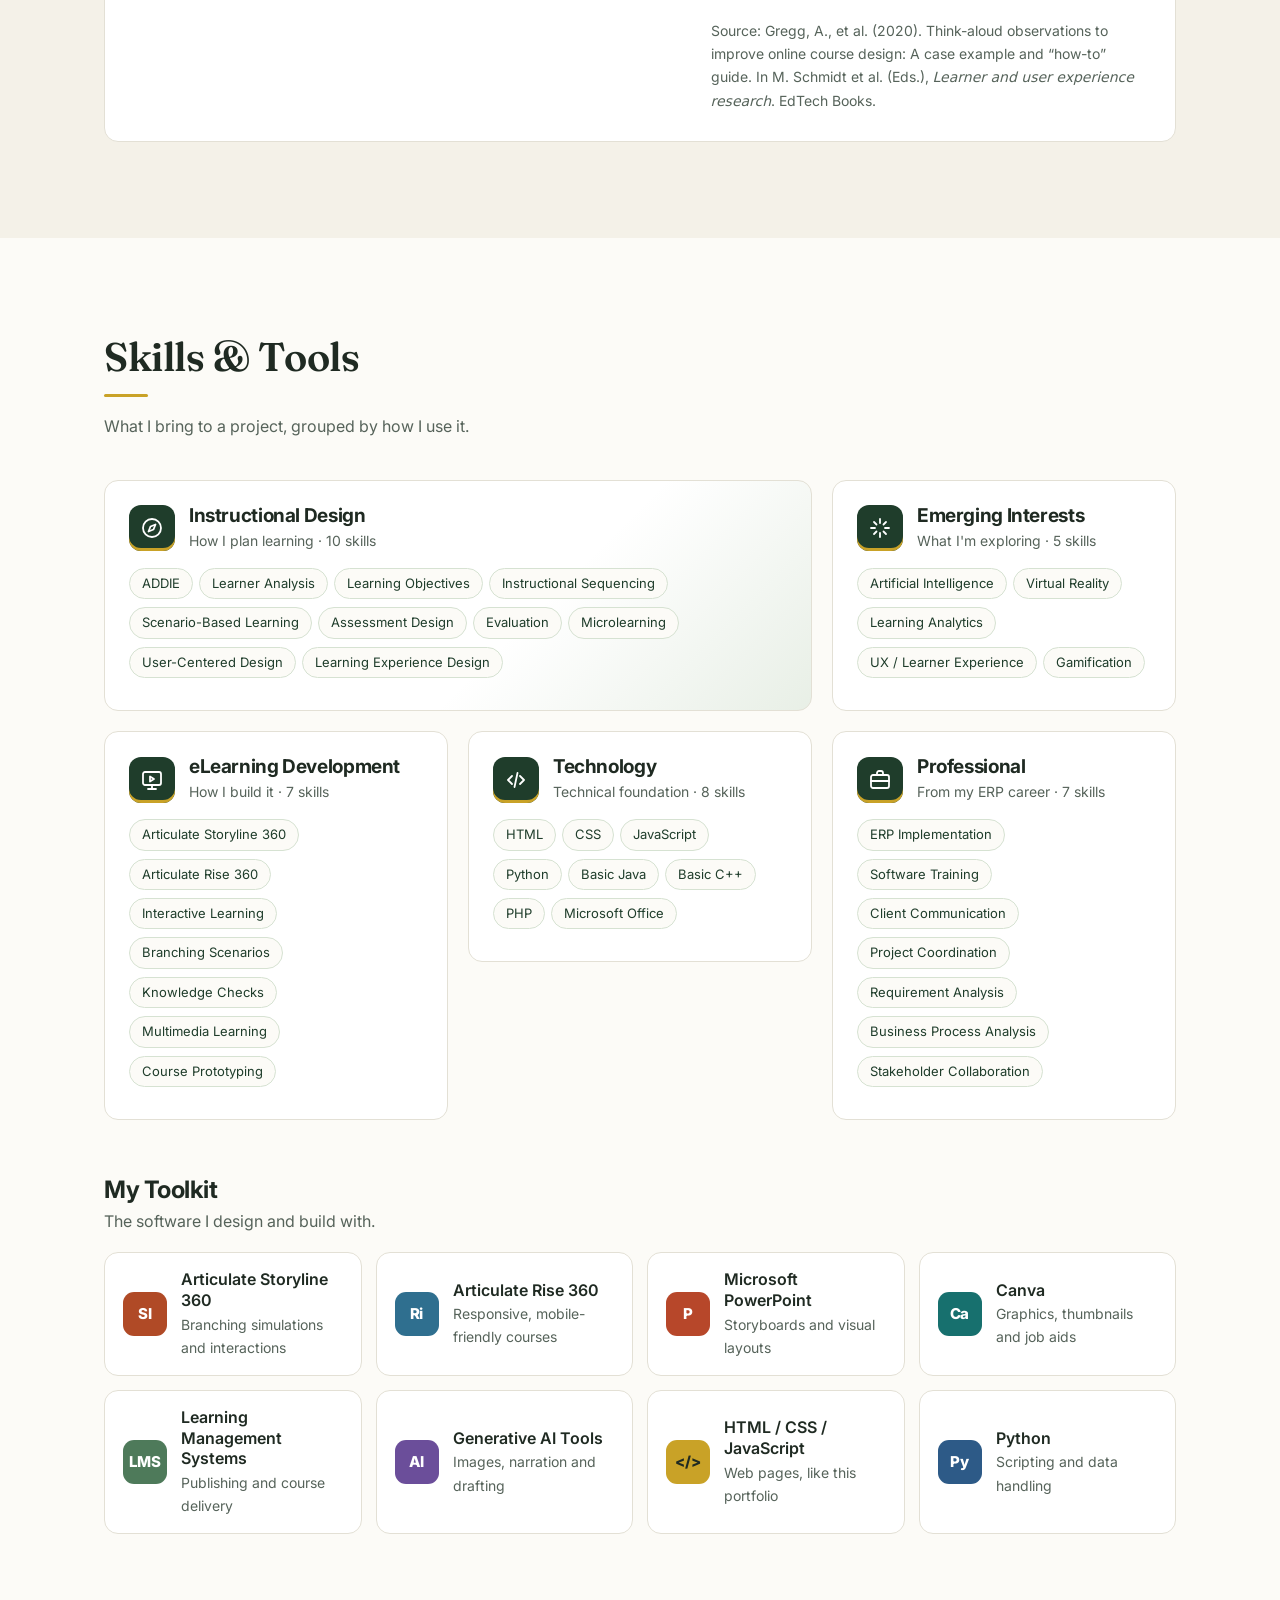
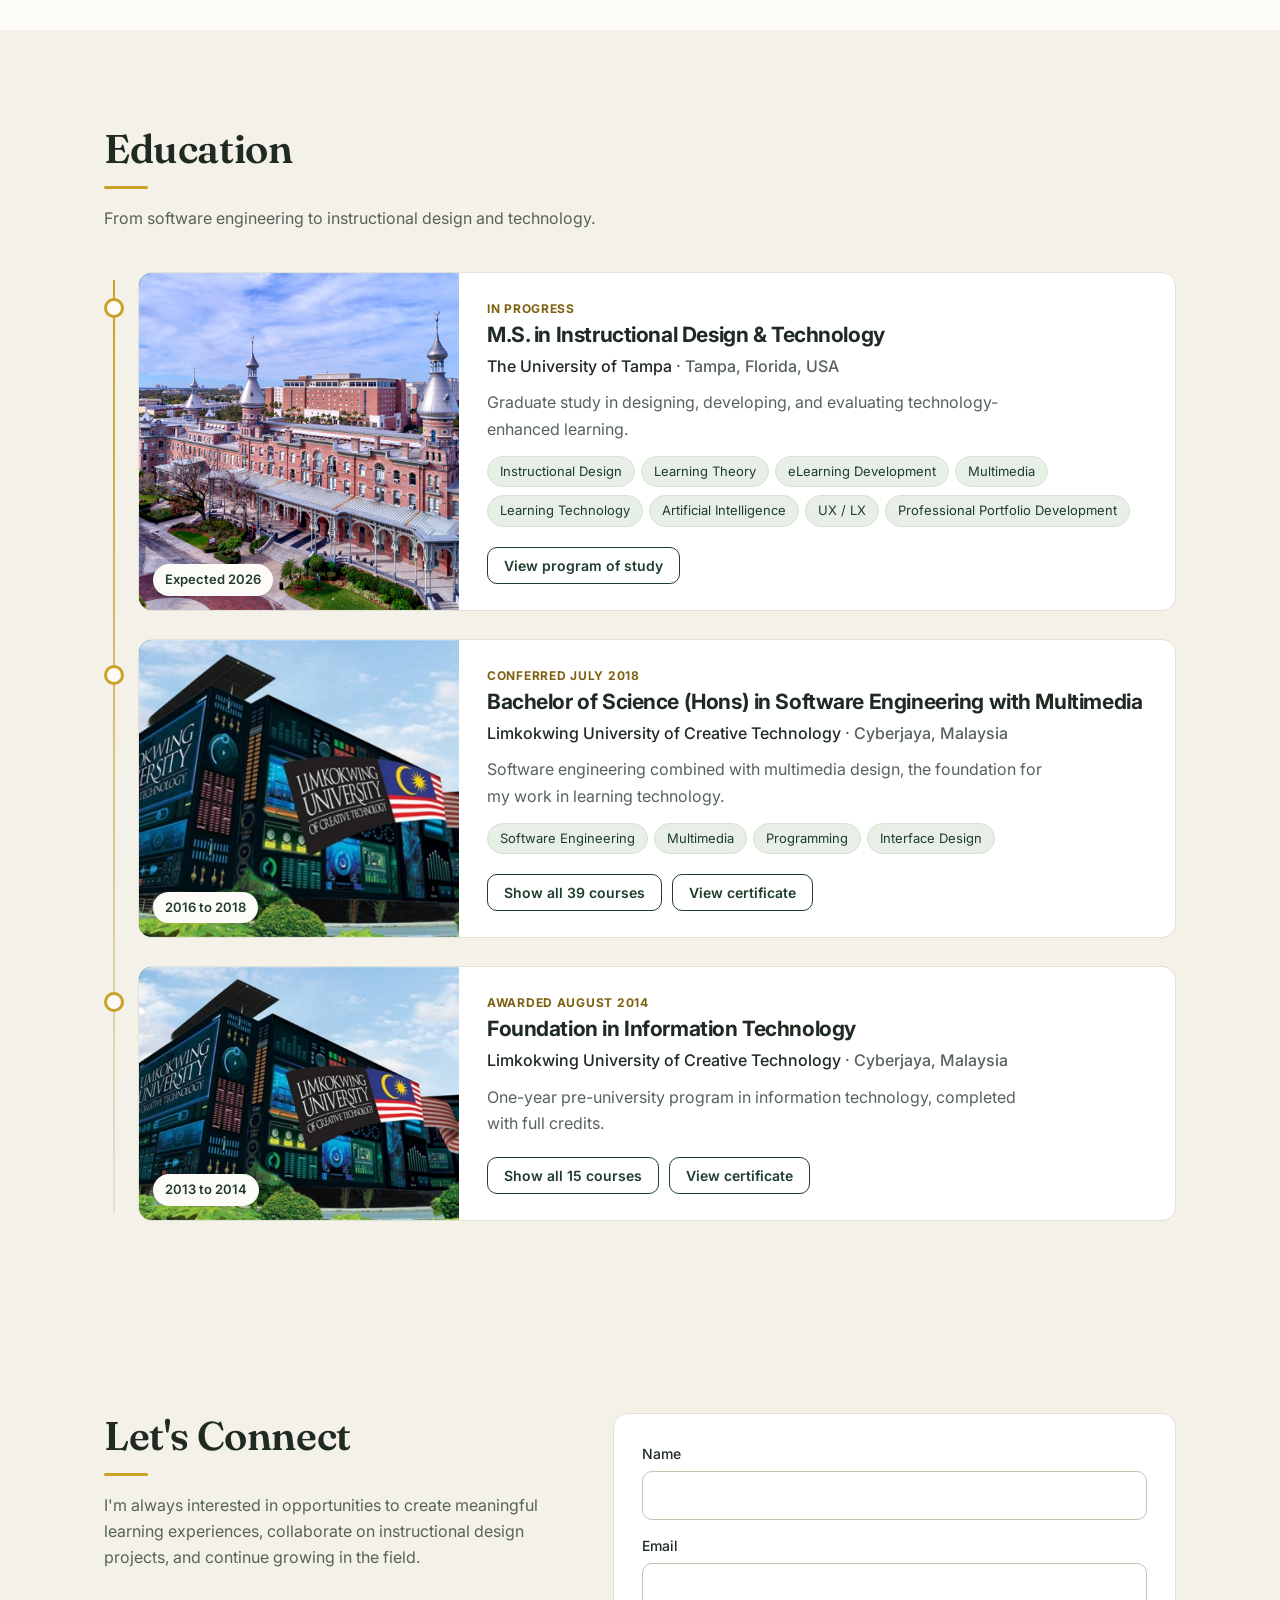
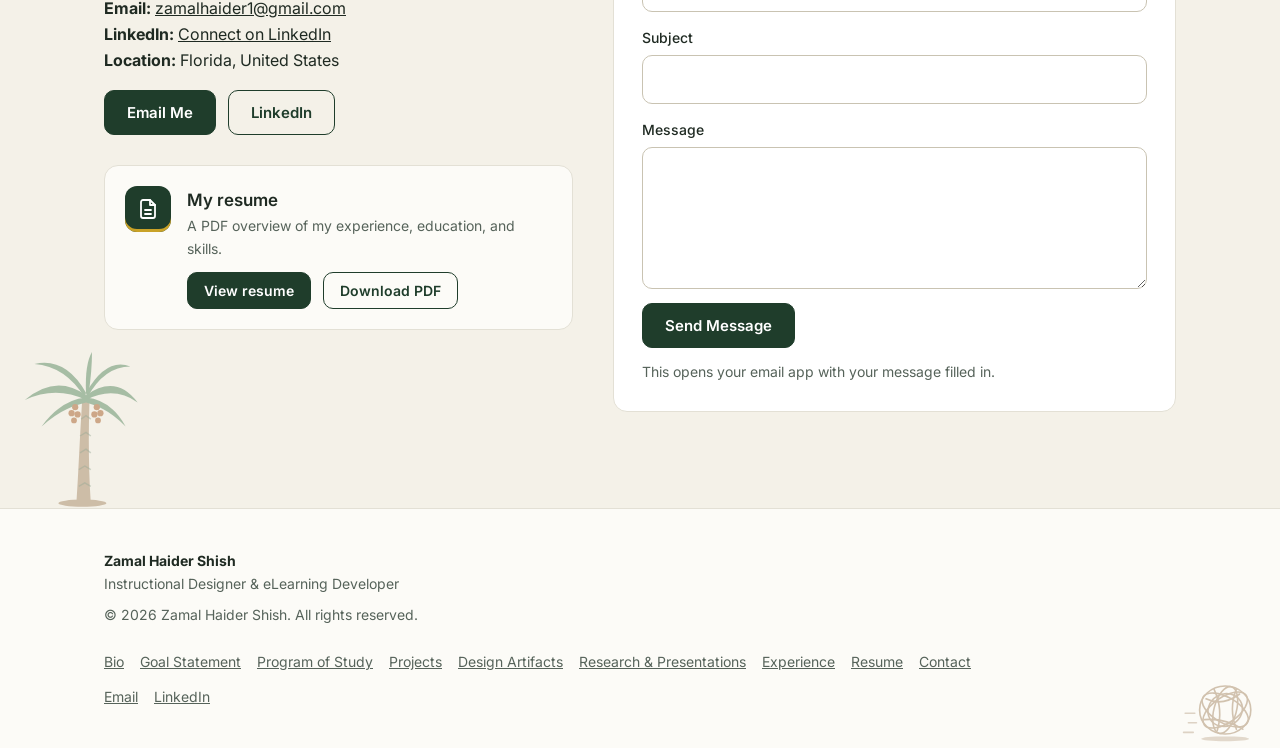
==== commit f142fbf6: "Add course-list buttons to the bachelor's and foundation cards Education cards now have Show all 39 " ====
--- a/index.html
+++ b/index.html
@@ -340,10 +340,12 @@
 {d:"Bachelor of Science (Hons) in Software Engineering with Multimedia",s:"Limkokwing University of Creative Technology",l:"Cyberjaya, Malaysia",y:"2016 to 2018",status:"Conferred July 2018",mono:"LU",
  img:"education/limkokwing-campus.jpg",imgAlt:"Limkokwing University of Creative Technology campus",
  note:"Software engineering combined with multimedia design, the foundation for my work in learning technology.",
+ pos:"pos.html#bsc-software-engineering",posLabel:"Show all 39 courses",
  cert:"education/bachelor-certificate.jpg",f:["Software Engineering","Multimedia","Programming","Interface Design"]},
 {d:"Foundation in Information Technology",s:"Limkokwing University of Creative Technology",l:"Cyberjaya, Malaysia",y:"2013 to 2014",status:"Awarded August 2014",mono:"LU",
  img:"education/limkokwing-campus.jpg",imgAlt:"Limkokwing University of Creative Technology campus",
  note:"One-year pre-university program in information technology, completed with full credits.",
+ pos:"pos.html#foundation-it",posLabel:"Show all 15 courses",
  cert:"education/foundation-certificate.jpg"}];
 const PHIL=[["Understand the Learner","Start with the learner, their needs, environment, prior knowledge, and performance goals."],["Design with Purpose","Every activity, interaction, and piece of content should support a clear learning objective."],["Make Learning Practical","Connect instruction to realistic tasks, decisions, and workplace situations."],["Evaluate and Improve","Observe how learners interact with the experience, collect feedback, and improve the design."]];
 /* hero numbers: n = the number (counts up on screen), pre/suf = text before/after it */
@@ -370,7 +372,7 @@
 $("#ed").innerHTML=EDU.map((e,i)=>`<article class="edu rv"><span class="edot" aria-hidden="true"></span><div class="card ec">
 <div class="eimg" data-mono="${E(e.mono)}"><img src="${E(e.img)}" alt="${E(e.imgAlt)}" loading="lazy" onerror="this.remove()"><span class="ey">${E(e.y)}</span></div>
 <div class="eb2"><p class="est">${E(e.status)}</p><h3>${E(e.d)}</h3><p class="org">${E(e.s)}<span class="mu"> · ${E(e.l)}</span></p>${e.note?`<p class="mu">${E(e.note)}</p>`:""}
-${e.f?`<p class="ef">${e.f.map(chip).join("")}</p>`:""}${e.pos?`<a class="btn o sm2" href="${E(e.pos)}">View program of study</a>`:""}${e.cert?`<button class="btn o sm2" data-cert="${i}" aria-label="View certificate: ${E(e.d)}">View certificate</button>`:""}</div></div></article>`).join("");
+${e.f?`<p class="ef">${e.f.map(chip).join("")}</p>`:""}${e.pos?`<a class="btn o sm2" href="${E(e.pos)}">${E(e.posLabel||"View program of study")}</a>`:""}${e.cert?`<button class="btn o sm2" data-cert="${i}" aria-label="View certificate: ${E(e.d)}">View certificate</button>`:""}</div></div></article>`).join("");
 $("#ed").onclick=ev=>{const b=ev.target.closest("[data-cert]");if(!b)return;const e=EDU[+b.dataset.cert],d=$("#certbox");
 d.querySelector("img").src=e.cert;d.querySelector("img").alt=e.d+" certificate, "+e.s;d.querySelector("h3").textContent=e.d;d.showModal()};
 $("#certbox").addEventListener("click",ev=>{if(ev.target.id==="certbox"||ev.target.closest(".cx"))$("#certbox").close()});
--- a/styles.css
+++ b/styles.css
@@ -316,3 +316,27 @@
 .spb .ctag:hover{background:var(--gold);border-color:var(--gold);color:#1f2a22}
 .posk{scroll-margin-top:96px}
 .posk:target{box-shadow:0 0 0 3px var(--gold)}
+
+/* round 7: certificates and earlier programs on the Program of Study page */
+.posl .pxdot{margin:0 10px;color:var(--mu)}
+.posx{padding:0;margin-top:20px}
+.posx>summary{list-style:none;cursor:pointer;display:flex;align-items:center;justify-content:space-between;gap:16px;padding:22px 24px;border-radius:14px}
+.posx>summary::-webkit-details-marker{display:none}
+.pxh{display:flex;flex-direction:column;gap:4px;min-width:0}
+.pxt{font-family:var(--serif);font-size:20px;font-weight:600;line-height:1.3;color:var(--tx)}
+.pxm{font-size:14px;color:var(--mu)}
+.pxb{flex:none;font-size:14px;font-weight:600;color:var(--ac);background:var(--soft);border:1px solid #cfdccb;border-radius:99px;padding:7px 14px;transition:background .15s,color .15s}
+.posx>summary:hover .pxb{background:var(--ac);border-color:var(--ac);color:#fff}
+.posx[open] .pxb .o,.posx:not([open]) .pxb .c{display:none}
+.pxg{border-top:1px solid var(--bd);padding:22px 24px 6px;display:grid;gap:26px 32px;grid-template-columns:repeat(auto-fill,minmax(min(100%,300px),1fr))}
+.pxs{display:flex;justify-content:space-between;gap:12px;font-size:12px;font-weight:700;letter-spacing:.06em;text-transform:uppercase;color:var(--gold-tx);margin:0 0 6px;padding-bottom:6px;border-bottom:2px solid var(--soft)}
+.pxs span{font-weight:600;letter-spacing:.02em;text-transform:none;color:var(--mu)}
+.pxtb{width:100%;border-collapse:collapse;font-size:14px;line-height:1.45}
+.pxtb td{padding:7px 0;border-bottom:1px solid var(--bd);vertical-align:top}
+.pxtb tr:last-child td{border-bottom:0}
+.pxtb td:first-child{width:96px;padding-right:10px;font-size:12.5px;color:var(--mu);white-space:nowrap}
+.pxtb td:last-child{width:28px;text-align:right;color:var(--mu)}
+.pxn{font-size:13px;padding:6px 24px 22px}
+@media(max-width:700px){.posx>summary{flex-direction:column;align-items:flex-start}.pxt{font-size:18px}}
+.posx{scroll-margin-top:96px}.posx:target{box-shadow:0 0 0 3px var(--gold)}
+.eb2 .sm2{margin-right:10px}
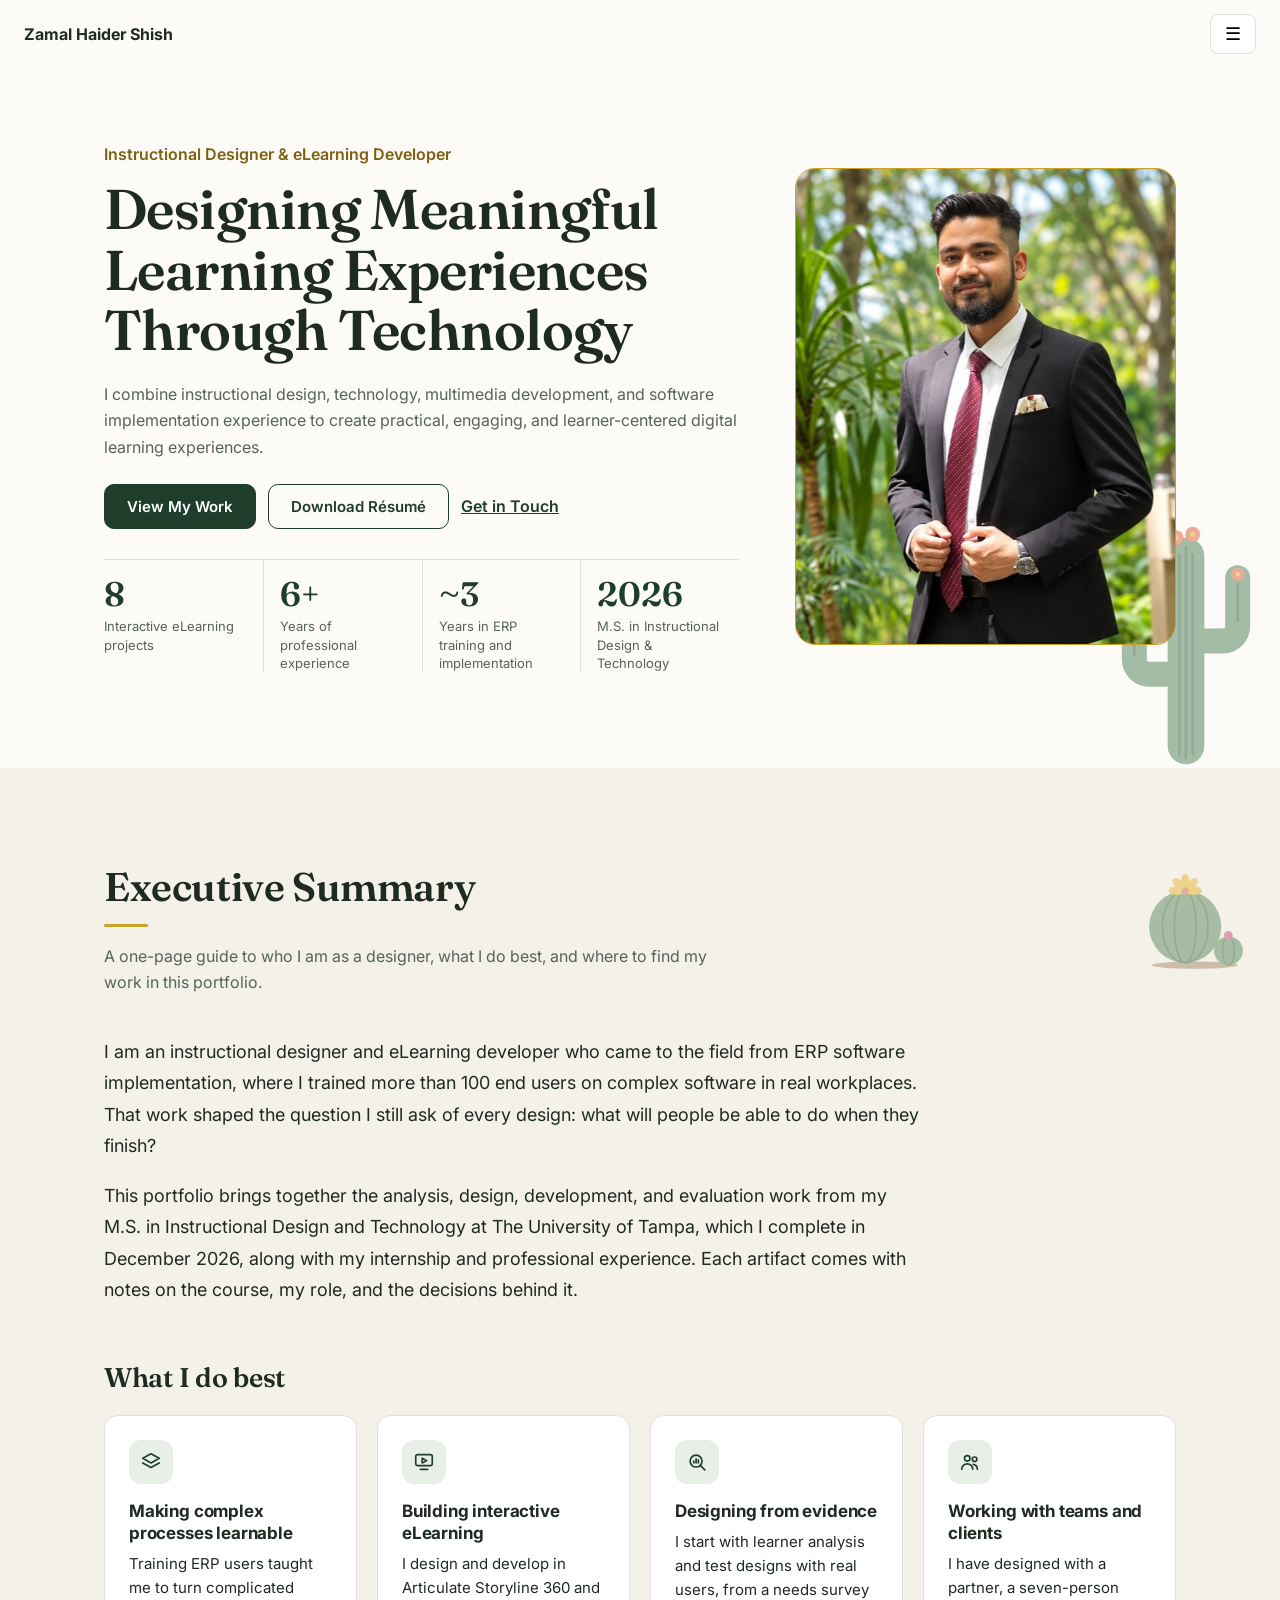
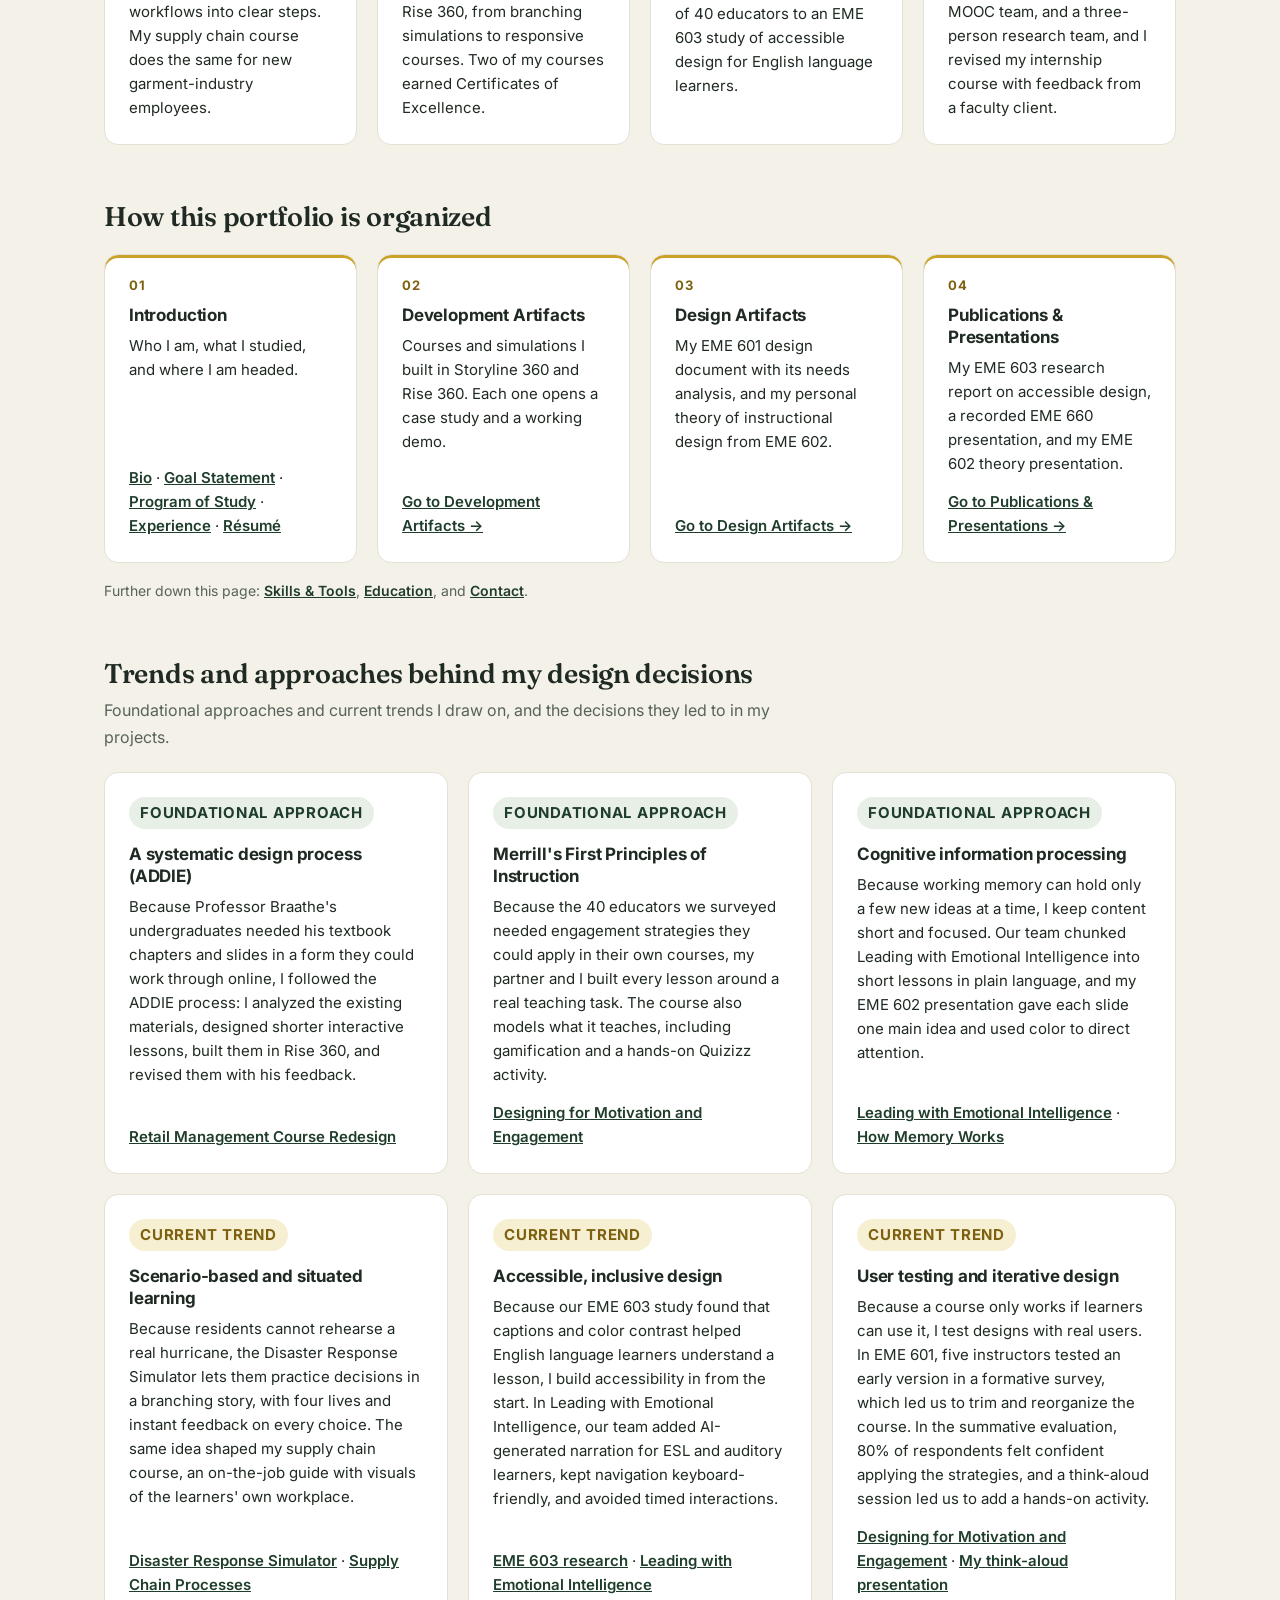
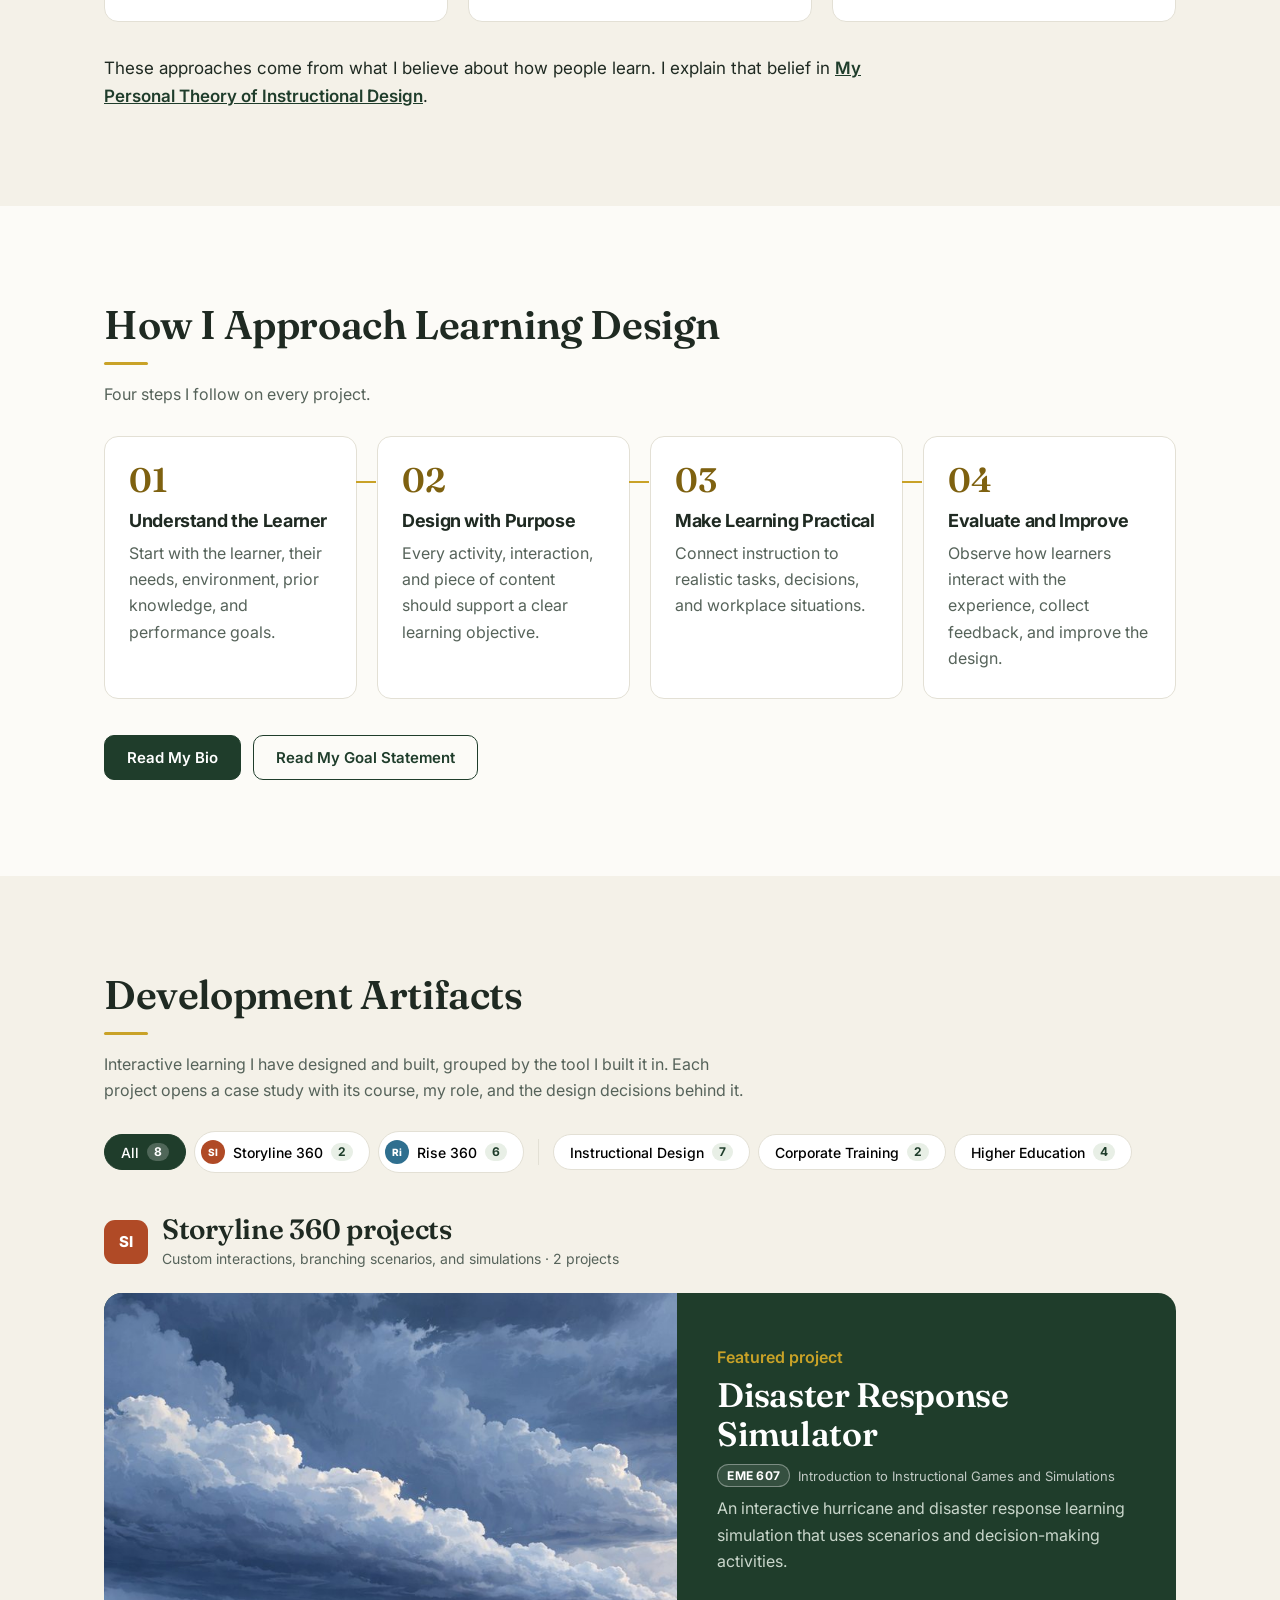
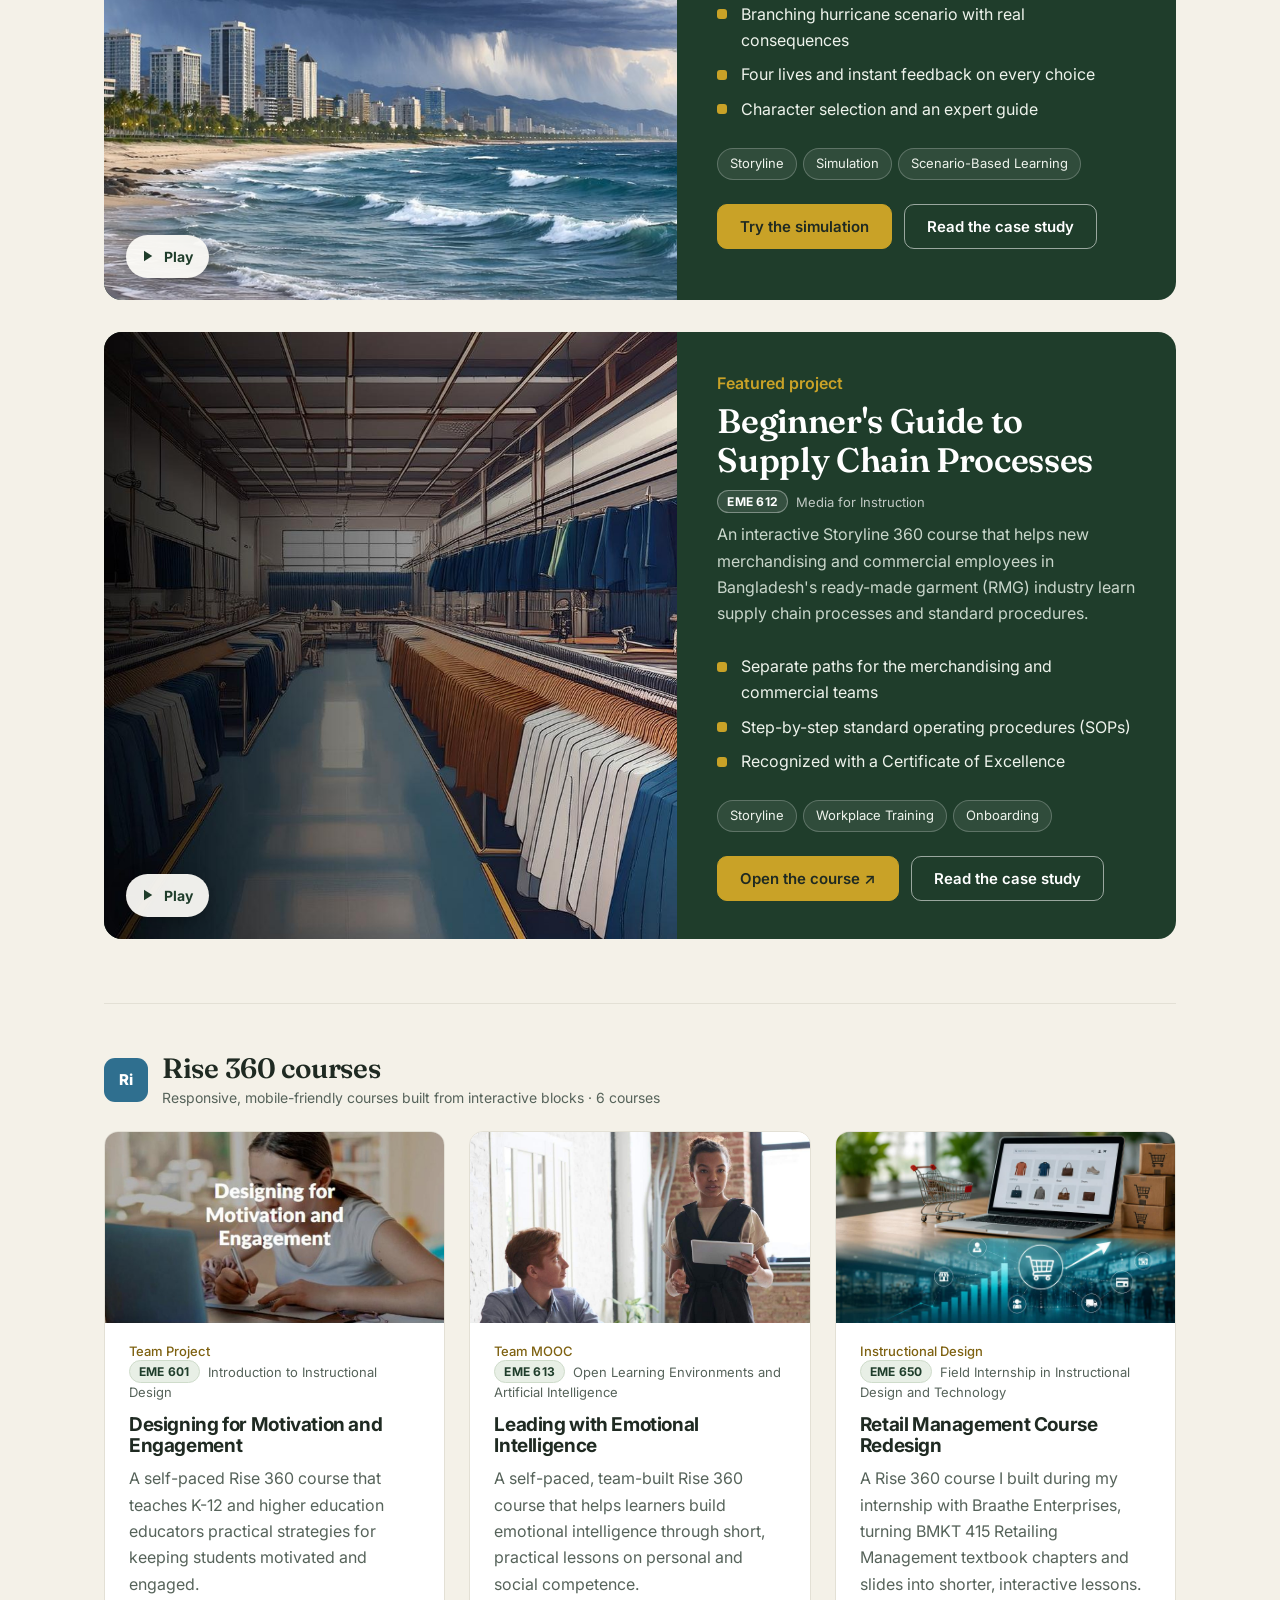
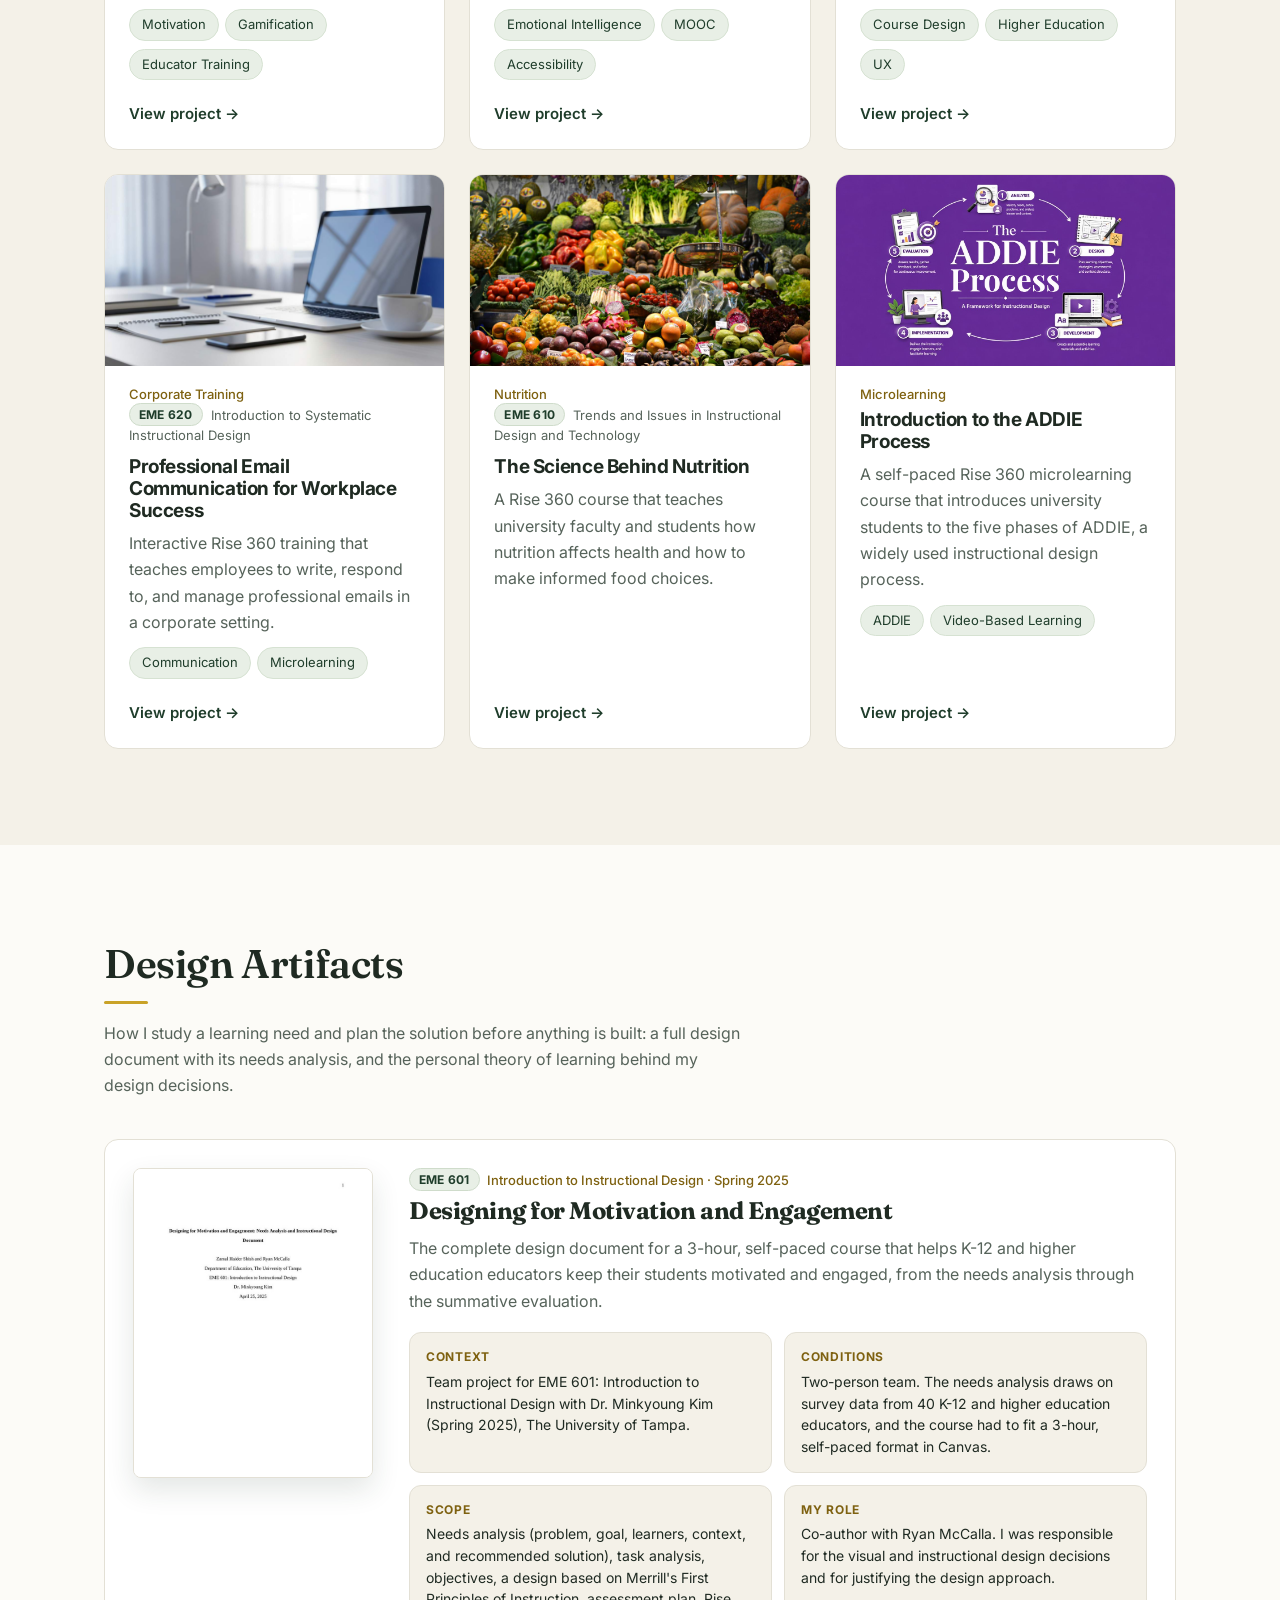
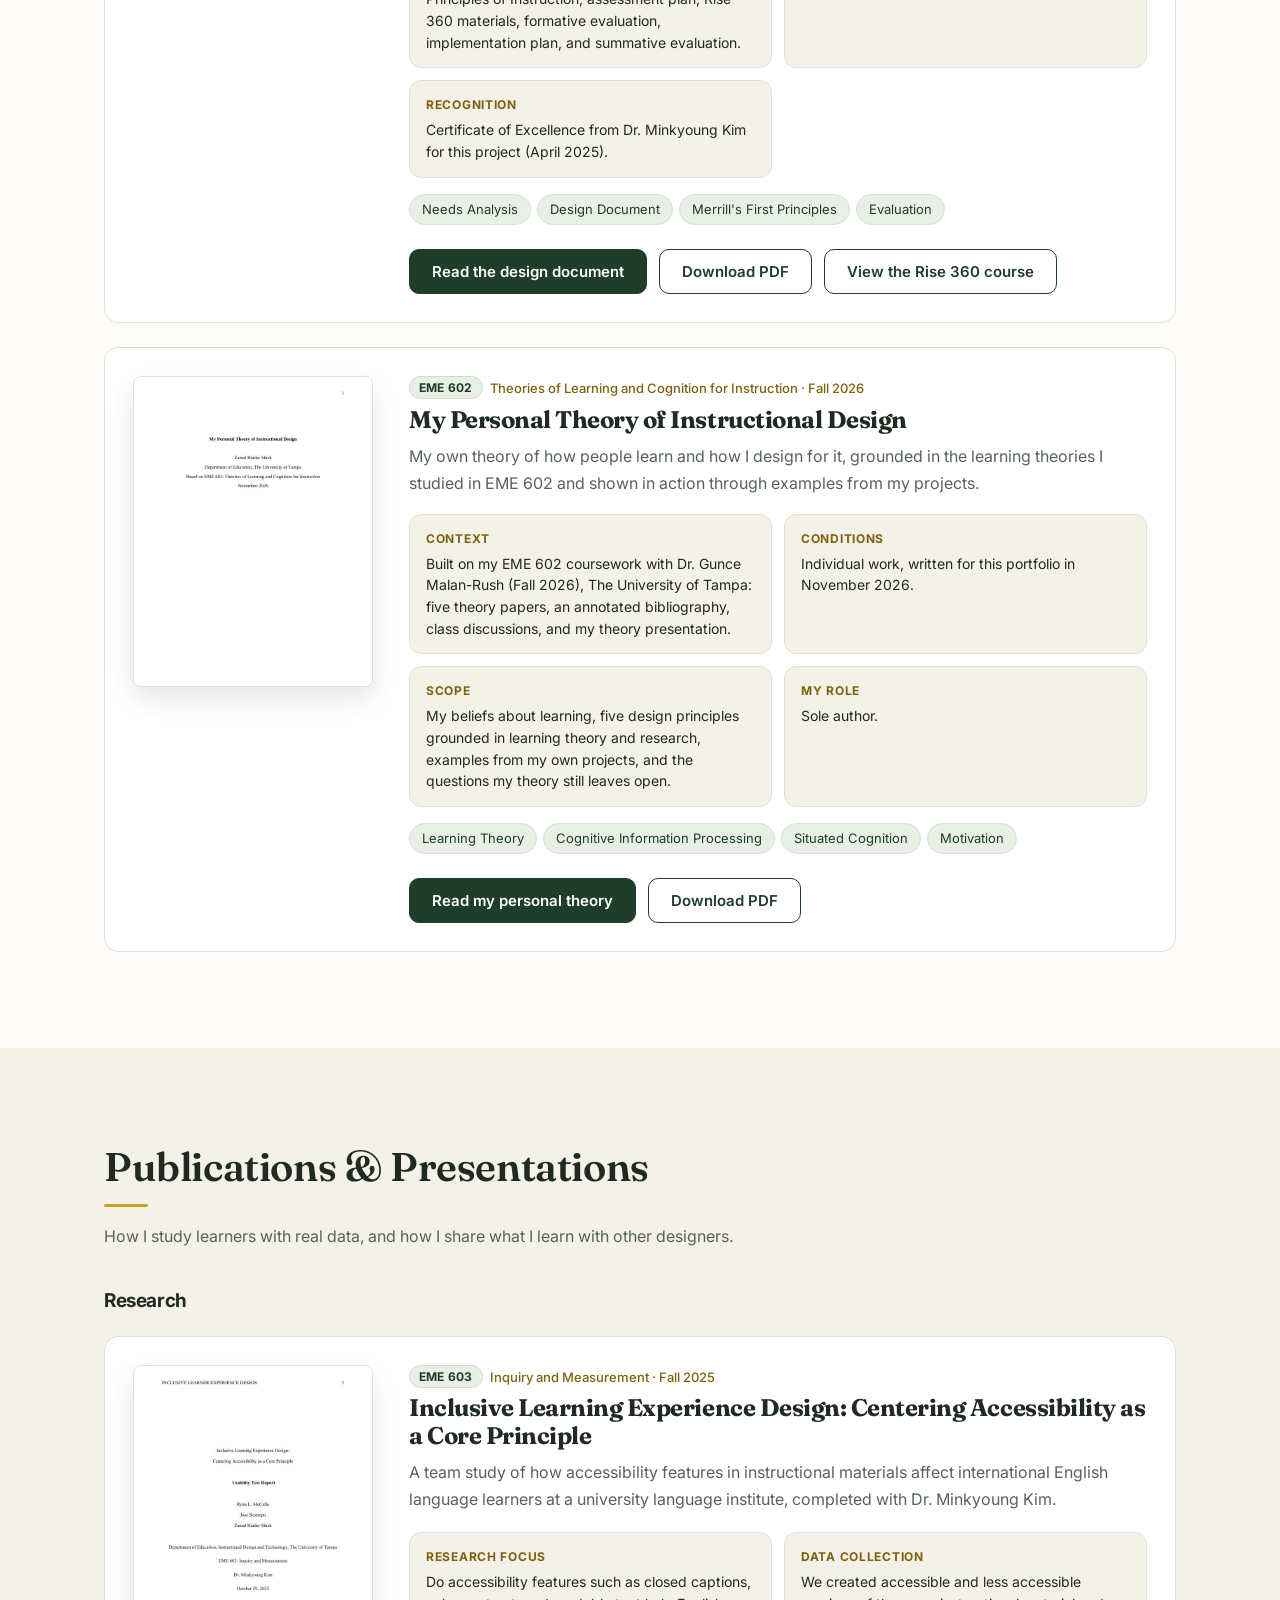
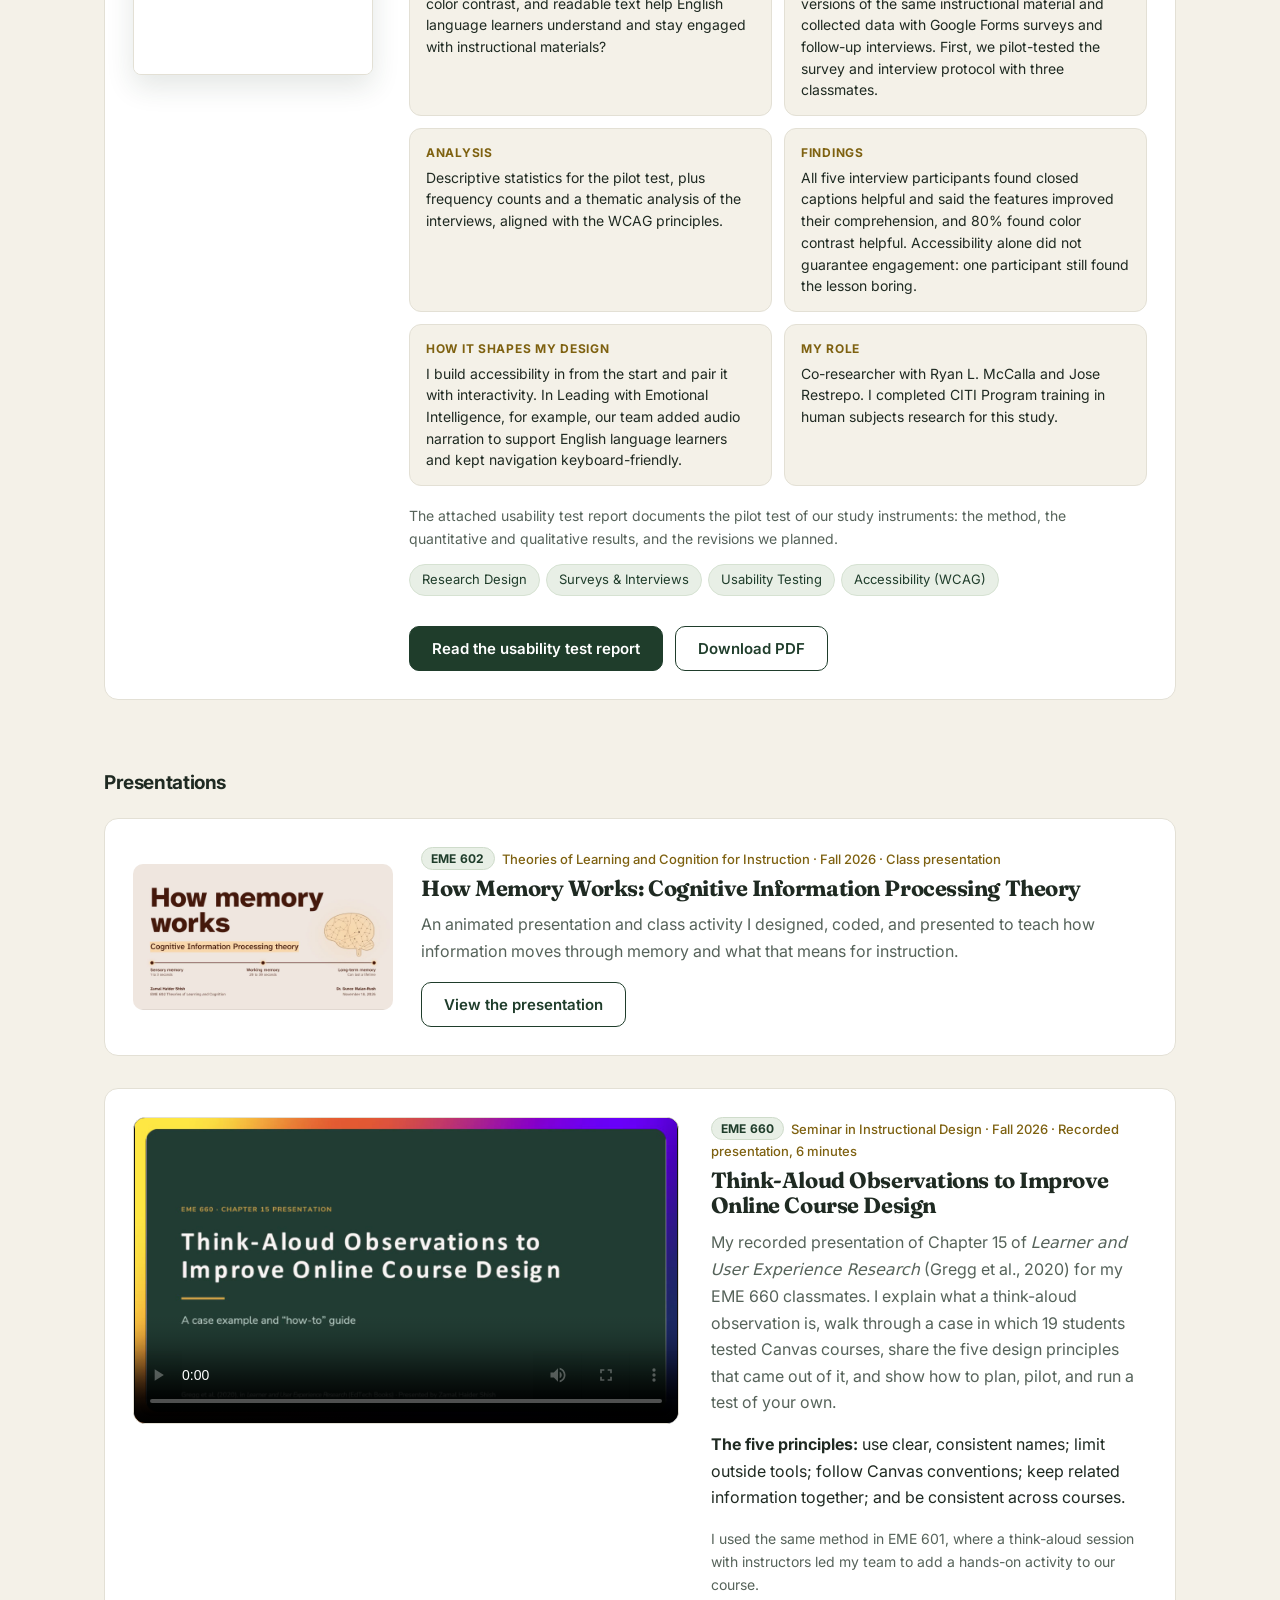
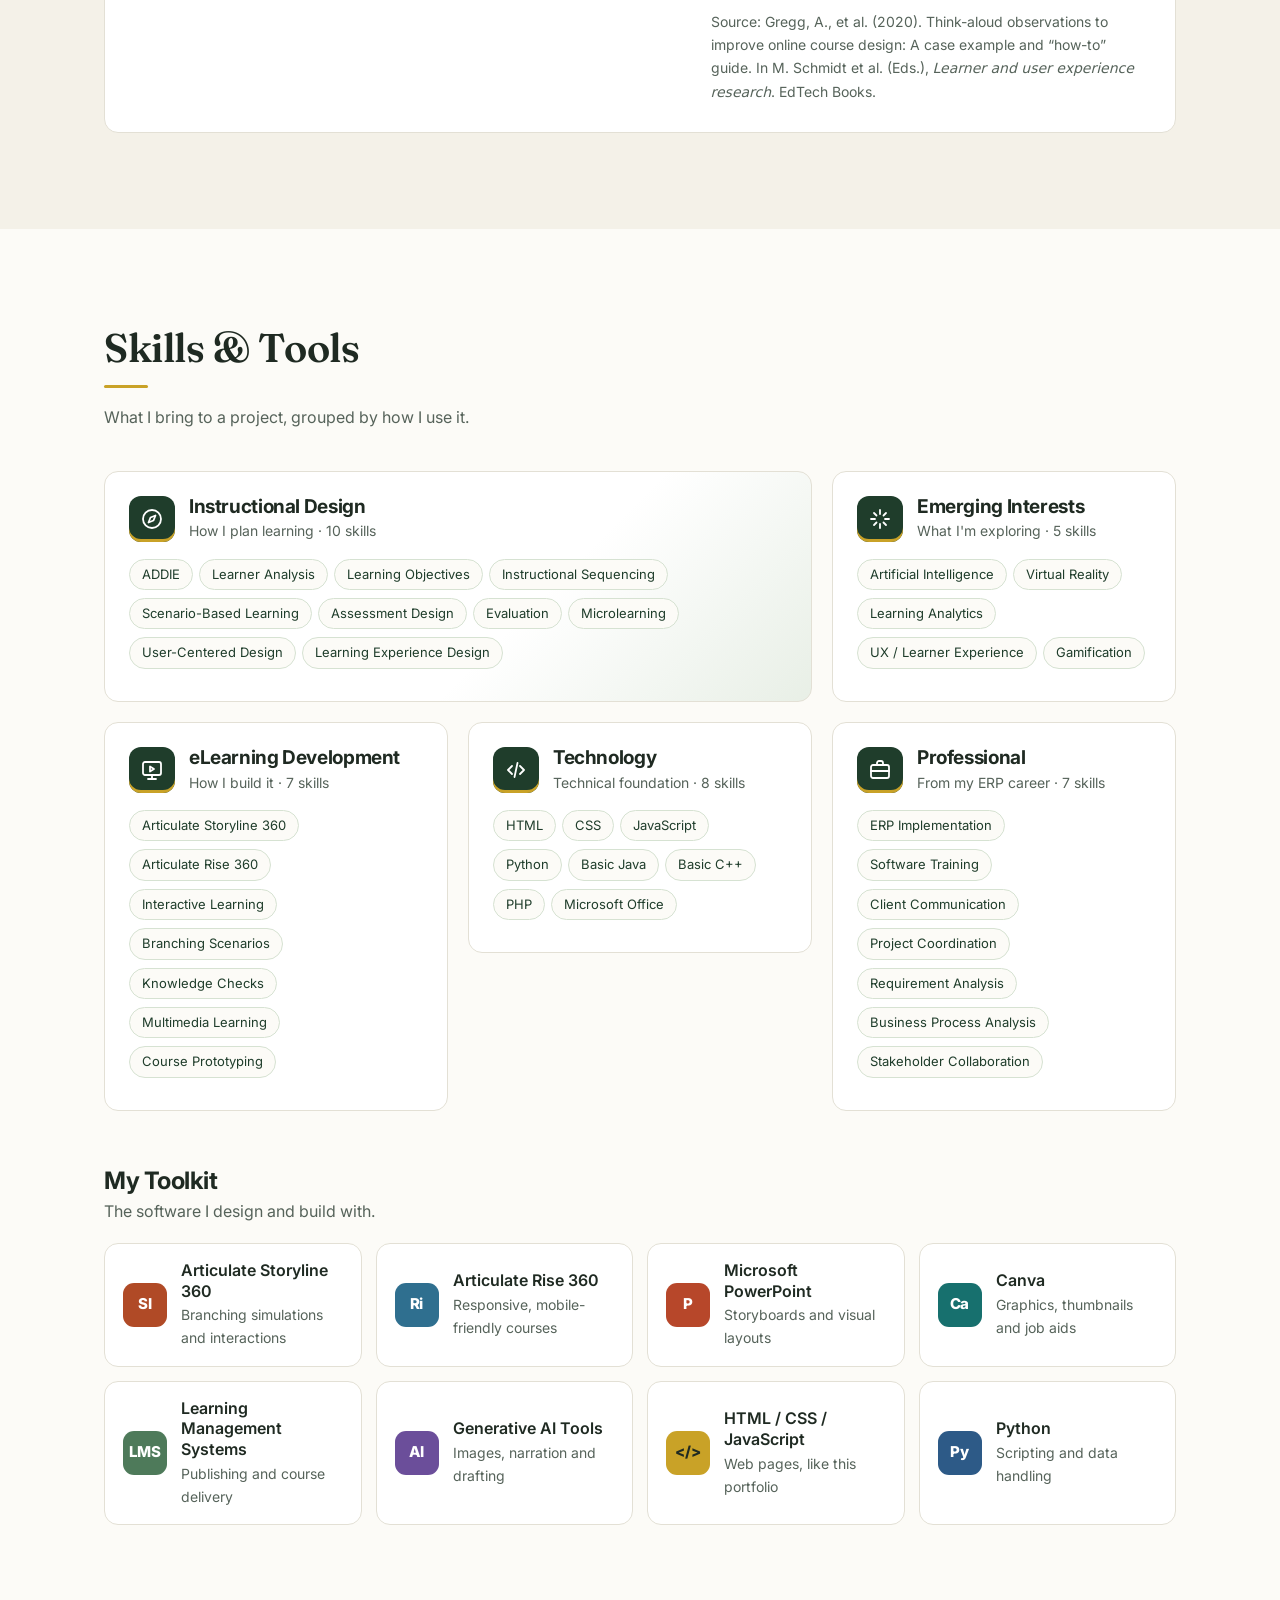
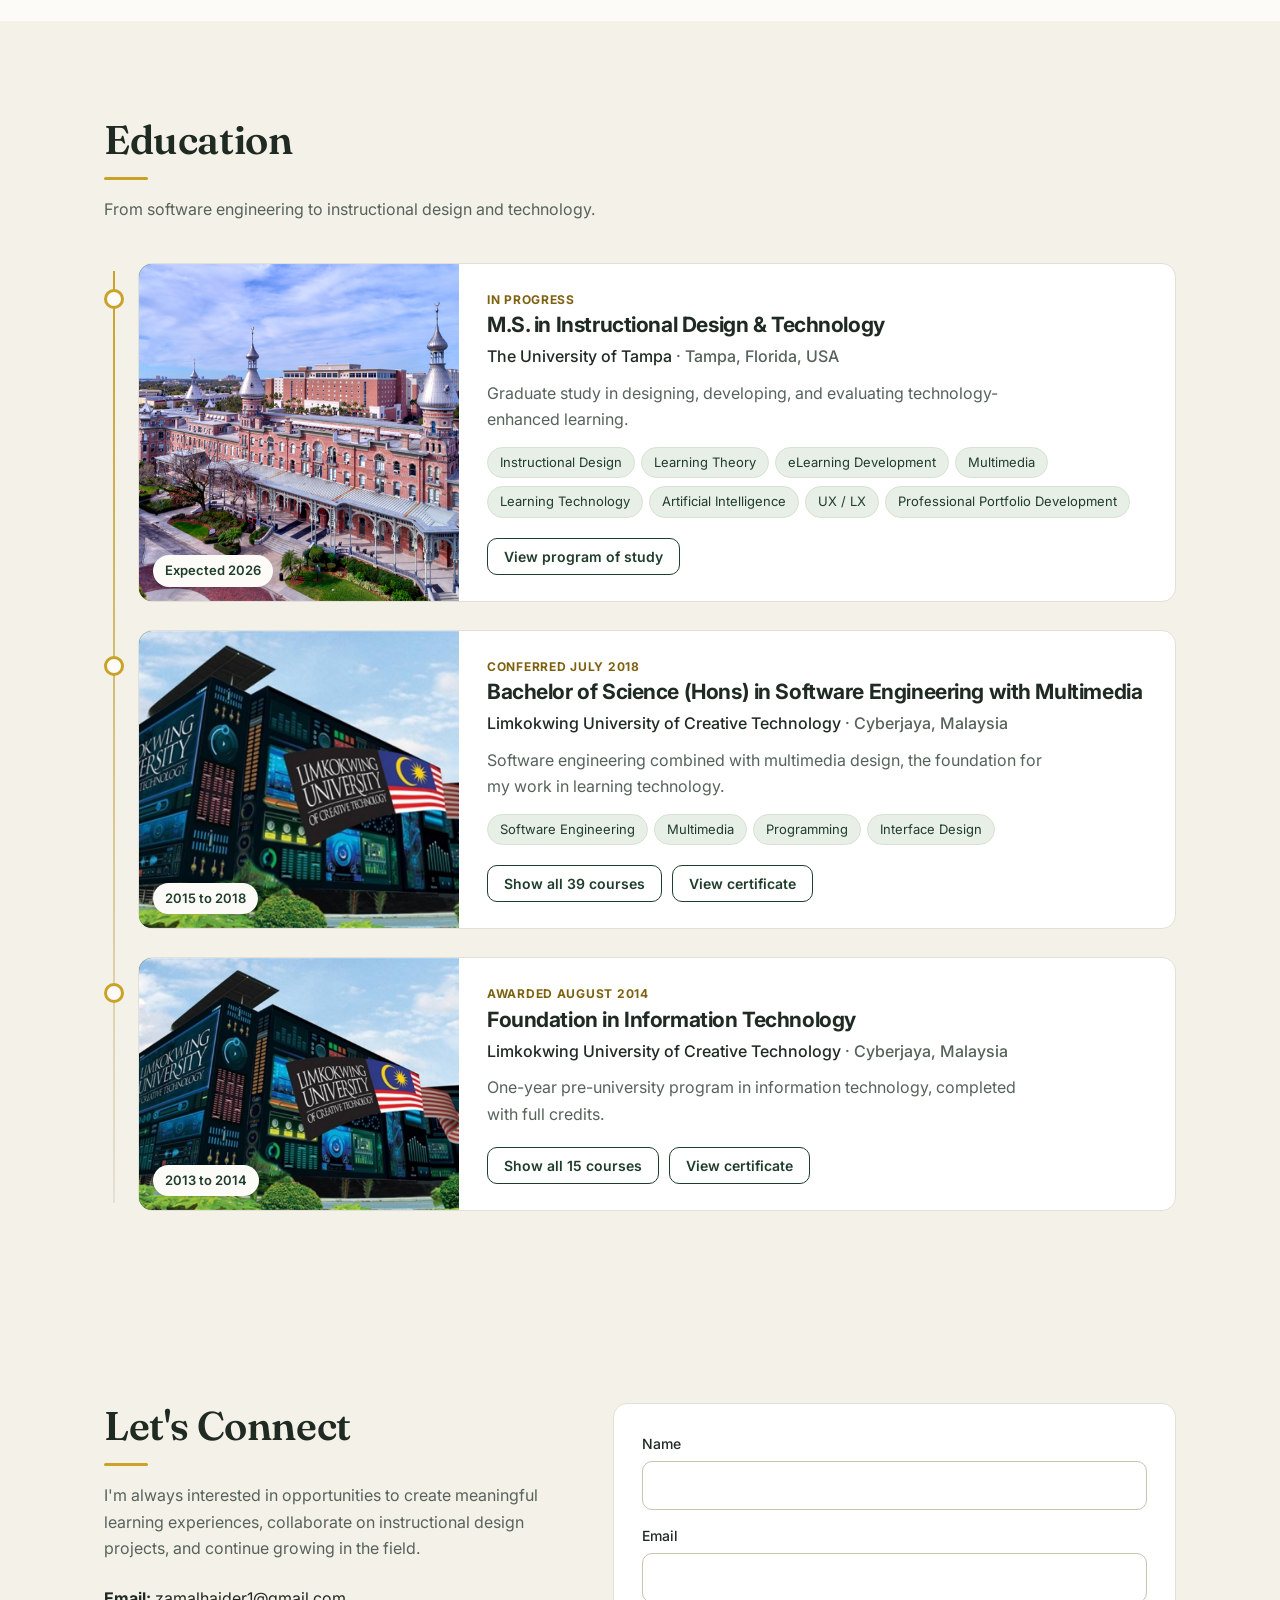
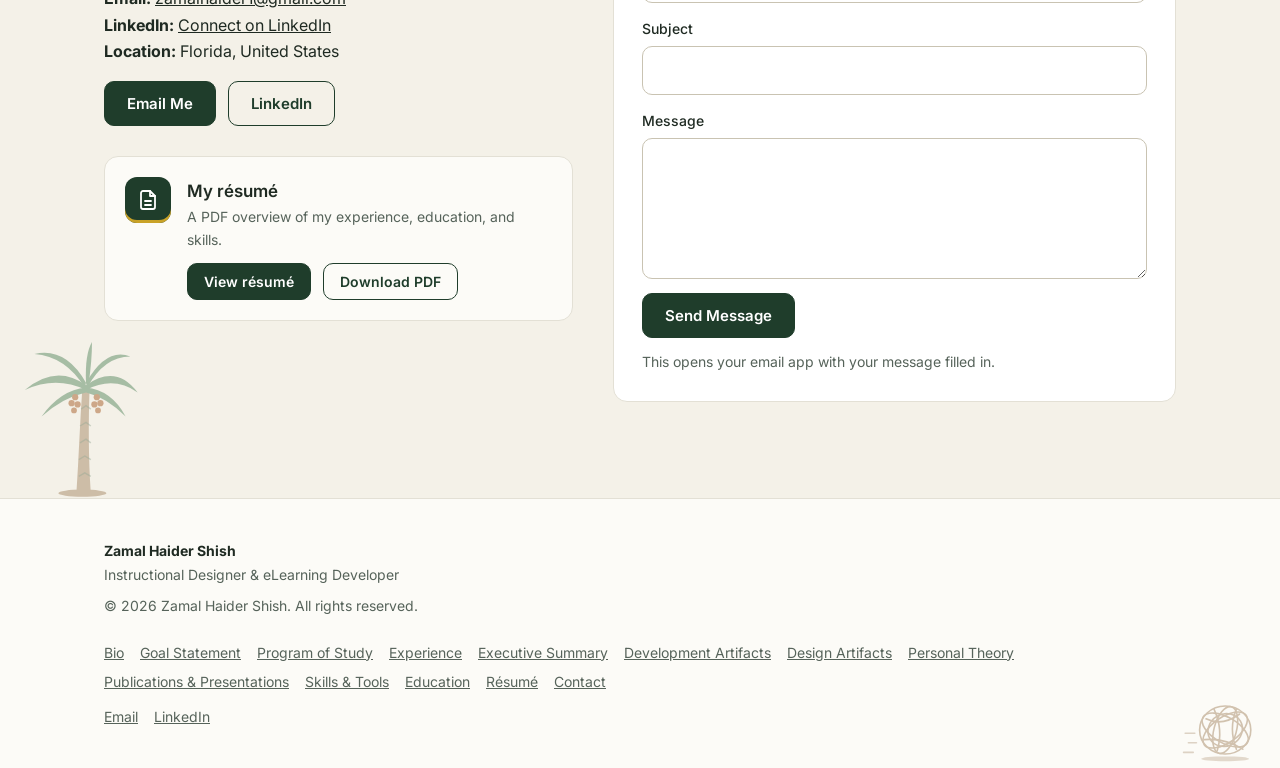
==== commit b2e2bf24: "Add Executive Summary, Experience page, and personal theory; rename menu Executive Summary on the ho" ====
--- a/index.html
+++ b/index.html
@@ -2,10 +2,10 @@
 <!--
 HOW TO USE
 FILES: keep all of these together in the same folder (the repo root on GitHub Pages):
-  index.html (home), bio.html, goals.html, pos.html (Program of Study), styles.css (shared look), site.js (shared behavior + your email, LinkedIn and resume links),
+  index.html (home), bio.html, goals.html, pos.html (Program of Study), experience.html, theory.html (personal theory of instructional design), styles.css (shared look), site.js (shared behavior + your email, LinkedIn and resume links),
   zamal-profile.jpg, Zamal-Haider-Shish-Resume.pdf
 LINKS: your email, LinkedIn URL and resume file name are set once, in the SITE block at the top of site.js. They update on every page.
-HOME CONTENT: projects, experience, skills and education are in the script block marked "EDIT HERE" near the bottom of this file. The hero text is plain HTML.
+HOME CONTENT: projects, design artifacts, skills and education are in the script block marked "EDIT HERE" near the bottom of this file. The hero text is plain HTML.
 BIO and GOAL STATEMENT: bio.html and goals.html are plain HTML. Edit their text directly in those files.
 PROGRAM OF STUDY: pos.html. The course list (title, term, credits, instructor, description) is in the script block marked "EDIT HERE" near the bottom of that file.
 RUN LOCALLY: open index.html, or run `npx serve .` in this folder.
@@ -17,8 +17,8 @@
 RESUME: save your PDF as Zamal-Haider-Shish-Resume.pdf next to index.html (or change SITE.resume in site.js).
 PHOTO: keep zamal-profile.jpg in the same folder as index.html (the hero loads it by that relative name). The photo is used on this page only. To change it, replace that file.
 DEPLOY ON GITHUB PAGES: repo Settings > Pages > Deploy from a branch > main, / (root). File names are case-sensitive. Embed links must be https://.
-NAV: the same 8-item menu is written by hand in all four pages (Bio, Goal Statement, Program of Study, Experience, Projects, Skills & Tools, Education, Contact). Your name (top left) links home and the View Resume button opens the PDF. If you add or rename an item, change it in index.html, bio.html, goals.html and pos.html. The menu fits on one line down to an ~1280px window; below that it switches to the hamburger menu.
-WATERMARKS: the soft desert plants (saguaro, prickly pear, ball cactus, tumbleweed, date palm) are decorative only (class "wm", built from the hidden <svg><defs> sprite near the top of <body>, which is the same block in all three pages). They are hidden on phone widths. Edit the --wm-* color variables in styles.css to retint them, or delete a .wm element to remove one.
+NAV: the same menu is written by hand in all six pages (Bio, Goal Statement, Program of Study, Experience, Executive Summary, Development Artifacts, Design Artifacts, Publications & Presentations) with a Résumé button that opens the PDF. If you add or rename an item, change it in every page. The menu fits on one line down to an ~1350px window; below that it switches to the menu button.
+WATERMARKS: the soft desert plants (saguaro, prickly pear, ball cactus, tumbleweed, date palm) are decorative only (class "wm", built from the hidden <svg><defs> sprite near the top of <body>, which is the same block in every page). They are hidden on phone widths. Edit the --wm-* color variables in styles.css to retint them, or delete a .wm element to remove one.
 DEPLOY ON VERCEL: push this folder to GitHub > vercel.com/new > import the repo > Framework "Other", no build command > Deploy.
 If a demo stays blank, the host blocks iframes; use "Open Full Project" instead.
 -->
@@ -105,33 +105,70 @@
 </defs>
 </svg>
 <header id="nav"><div class="w nb"><a class="brand" href="#home">Zamal Haider Shish</a>
-<nav id="menu" aria-label="Main"><a href="bio.html">Bio</a><a href="goals.html">Goal Statement</a><a href="pos.html">Program of Study</a><a href="#experience">Experience</a><a href="#projects">Projects</a><a href="#design">Design Artifacts</a><a href="#research">Research</a><a href="#skills">Skills &amp; Tools</a><a href="#education">Education</a><a href="#contact">Contact</a></nav><a class="btn hcta" href="#resume">View Resume</a>
+<nav id="menu" aria-label="Main"><a href="bio.html">Bio</a><a href="goals.html">Goal Statement</a><a href="pos.html">Program of Study</a><a href="experience.html">Experience</a><a href="#summary">Executive Summary</a><a href="#projects">Development Artifacts</a><a href="#design">Design Artifacts</a><a href="#research">Publications &amp; Presentations</a></nav><a class="btn hcta" href="#resume">R&eacute;sum&eacute;</a>
 <button id="mb" aria-label="Open menu" aria-expanded="false" aria-controls="menu">&#9776;</button></div></header>
 <main id="main">
 <section id="home" class="hero has-wm"><svg class="wm wm-hero" viewBox="0 0 120 160" fill="currentColor" aria-hidden="true" focusable="false"><use href="#wm-saguaro"/></svg><div class="w hg"><div>
 <p class="eb">Instructional Designer &amp; eLearning Developer</p>
 <h1>Designing Meaningful Learning Experiences Through Technology</h1>
 <p class="lead">I combine instructional design, technology, multimedia development, and software implementation experience to create practical, engaging, and learner-centered digital learning experiences.</p>
-<div class="acts"><a class="btn" href="#projects">View My Work</a><a class="btn o" id="dl" download>Download Resume</a><a class="tl" href="#contact">Get in Touch</a></div>
+<div class="acts"><a class="btn" href="#projects">View My Work</a><a class="btn o" id="dl" download>Download R&eacute;sum&eacute;</a><a class="tl" href="#contact">Get in Touch</a></div>
 <ul class="stats" id="stats" aria-label="At a glance"></ul></div>
 <div class="photo"><img src="zamal-profile.jpg" alt="Zamal Haider Shish" width="620" height="775" fetchpriority="high" decoding="async" onerror="this.parentNode.classList.add('miss');this.remove()"></div></div></section>
 
 
-<section class="approach alt"><div class="w"><h2>How I Approach Learning Design</h2><p class="lead">Four steps I follow on every project.</p><ol class="steps" id="ph4"></ol>
+<section id="summary" class="alt has-wm"><svg class="wm wm-sum" viewBox="0 0 100 110" fill="currentColor" aria-hidden="true" focusable="false"><use href="#wm-ball"/></svg><div class="w">
+<h2>Executive Summary</h2>
+<p class="lead">A one-page guide to who I am as a designer, what I do best, and where to find my work in this portfolio.</p>
+<div class="es-intro">
+<p>I am an instructional designer and eLearning developer who came to the field from ERP software implementation, where I trained more than 100 end users on complex software in real workplaces. That work shaped the question I still ask of every design: what will people be able to do when they finish?</p>
+<p>This portfolio brings together the analysis, design, development, and evaluation work from my M.S. in Instructional Design and Technology at The University of Tampa, which I complete in December 2026, along with my internship and professional experience. Each artifact comes with notes on the course, my role, and the decisions behind it.</p>
+</div>
+
+<h3 class="es-h">What I do best</h3>
+<div class="es-str">
+<article class="card es-s rv"><span class="es-i" aria-hidden="true"><svg viewBox="0 0 24 24"><path d="M12 3l9 5-9 5-9-5 9-5z"/><path d="M3 13l9 5 9-5"/></svg></span><h4>Making complex processes learnable</h4><p>Training ERP users taught me to turn complicated workflows into clear steps. My supply chain course does the same for new garment-industry employees.</p></article>
+<article class="card es-s rv"><span class="es-i" aria-hidden="true"><svg viewBox="0 0 24 24"><rect x="3" y="4" width="18" height="12" rx="2"/><path d="M10 8l5 2.5-5 2.5z"/><path d="M8 20h8"/></svg></span><h4>Building interactive eLearning</h4><p>I design and develop in Articulate Storyline 360 and Rise 360, from branching simulations to responsive courses. Two of my courses earned Certificates of Excellence.</p></article>
+<article class="card es-s rv"><span class="es-i" aria-hidden="true"><svg viewBox="0 0 24 24"><circle cx="11" cy="11" r="6.5"/><path d="M20.5 20.5l-4.9-4.9"/><path d="M8.5 13v-2M11 13V8.5M13.5 13v-3.5"/></svg></span><h4>Designing from evidence</h4><p>I start with learner analysis and test designs with real users, from a needs survey of 40 educators to an EME 603 study of accessible design for English language learners.</p></article>
+<article class="card es-s rv"><span class="es-i" aria-hidden="true"><svg viewBox="0 0 24 24"><circle cx="9" cy="8" r="3"/><circle cx="17" cy="9" r="2.5"/><path d="M3 20c0-3.3 2.7-6 6-6s6 2.7 6 6"/><path d="M15.5 14.6c2.6.4 4.5 2.6 4.5 5.4"/></svg></span><h4>Working with teams and clients</h4><p>I have designed with a partner, a seven-person MOOC team, and a three-person research team, and I revised my internship course with feedback from a faculty client.</p></article>
+</div>
+
+<h3 class="es-h">How this portfolio is organized</h3>
+<ol class="es-map">
+<li class="card es-m rv"><span class="es-n">01</span><h4>Introduction</h4><p>Who I am, what I studied, and where I am headed.</p><p class="es-l"><a class="tl" href="bio.html">Bio</a><span aria-hidden="true"> · </span><a class="tl" href="goals.html">Goal Statement</a><span aria-hidden="true"> · </span><a class="tl" href="pos.html">Program of Study</a><span aria-hidden="true"> · </span><a class="tl" href="experience.html">Experience</a><span aria-hidden="true"> · </span><a class="tl" href="#resume">Résumé</a></p></li>
+<li class="card es-m rv"><span class="es-n">02</span><h4>Development Artifacts</h4><p>Courses and simulations I built in Storyline 360 and Rise 360. Each one opens a case study and a working demo.</p><p class="es-l"><a class="tl" href="#projects">Go to Development Artifacts <span aria-hidden="true">&rarr;</span></a></p></li>
+<li class="card es-m rv"><span class="es-n">03</span><h4>Design Artifacts</h4><p>My EME 601 design document with its needs analysis, and my personal theory of instructional design from EME 602.</p><p class="es-l"><a class="tl" href="#design">Go to Design Artifacts <span aria-hidden="true">&rarr;</span></a></p></li>
+<li class="card es-m rv"><span class="es-n">04</span><h4>Publications &amp; Presentations</h4><p>My EME 603 research report on accessible design, a recorded EME 660 presentation, and my EME 602 theory presentation.</p><p class="es-l"><a class="tl" href="#research">Go to Publications &amp; Presentations <span aria-hidden="true">&rarr;</span></a></p></li>
+</ol>
+<p class="mu sm es-more">Further down this page: <a class="tl" href="#skills">Skills &amp; Tools</a>, <a class="tl" href="#education">Education</a>, and <a class="tl" href="#contact">Contact</a>.</p>
+
+<h3 class="es-h">Trends and approaches behind my design decisions</h3>
+<p class="mu es-sub">Foundational approaches and current trends I draw on, and the decisions they led to in my projects.</p>
+<div class="es-app">
+<article class="card es-a rv"><p class="es-t">Foundational approach</p><h4>A systematic design process (ADDIE)</h4><p>Because Professor Braathe's undergraduates needed his textbook chapters and slides in a form they could work through online, I followed the ADDIE process: I analyzed the existing materials, designed shorter interactive lessons, built them in Rise 360, and revised them with his feedback.</p><p class="es-l"><a class="tl" href="#project/retail-management-course">Retail Management Course Redesign</a></p></article>
+<article class="card es-a rv"><p class="es-t">Foundational approach</p><h4>Merrill's First Principles of Instruction</h4><p>Because the 40 educators we surveyed needed engagement strategies they could apply in their own courses, my partner and I built every lesson around a real teaching task. The course also models what it teaches, including gamification and a hands-on Quizizz activity.</p><p class="es-l"><a class="tl" href="#project/designing-for-motivation">Designing for Motivation and Engagement</a></p></article>
+<article class="card es-a rv"><p class="es-t">Foundational approach</p><h4>Cognitive information processing</h4><p>Because working memory can hold only a few new ideas at a time, I keep content short and focused. Our team chunked Leading with Emotional Intelligence into short lessons in plain language, and my EME 602 presentation gave each slide one main idea and used color to direct attention.</p><p class="es-l"><a class="tl" href="#project/leading-with-emotional-intelligence">Leading with Emotional Intelligence</a><span aria-hidden="true"> · </span><a class="tl" href="#project/cip-theory-presentation">How Memory Works</a></p></article>
+<article class="card es-a rv"><p class="es-t es-cur">Current trend</p><h4>Scenario-based and situated learning</h4><p>Because residents cannot rehearse a real hurricane, the Disaster Response Simulator lets them practice decisions in a branching story, with four lives and instant feedback on every choice. The same idea shaped my supply chain course, an on-the-job guide with visuals of the learners' own workplace.</p><p class="es-l"><a class="tl" href="#project/disaster-response-simulator">Disaster Response Simulator</a><span aria-hidden="true"> · </span><a class="tl" href="#project/supply-chain-processes">Supply Chain Processes</a></p></article>
+<article class="card es-a rv"><p class="es-t es-cur">Current trend</p><h4>Accessible, inclusive design</h4><p>Because our EME 603 study found that captions and color contrast helped English language learners understand a lesson, I build accessibility in from the start. In Leading with Emotional Intelligence, our team added AI-generated narration for ESL and auditory learners, kept navigation keyboard-friendly, and avoided timed interactions.</p><p class="es-l"><a class="tl" href="#research">EME 603 research</a><span aria-hidden="true"> · </span><a class="tl" href="#project/leading-with-emotional-intelligence">Leading with Emotional Intelligence</a></p></article>
+<article class="card es-a rv"><p class="es-t es-cur">Current trend</p><h4>User testing and iterative design</h4><p>Because a course only works if learners can use it, I test designs with real users. In EME 601, five instructors tested an early version in a formative survey, which led us to trim and reorganize the course. In the summative evaluation, 80% of respondents felt confident applying the strategies, and a think-aloud session led us to add a hands-on activity.</p><p class="es-l"><a class="tl" href="#project/designing-for-motivation">Designing for Motivation and Engagement</a><span aria-hidden="true"> · </span><a class="tl" href="#presentations">My think-aloud presentation</a></p></article>
+</div>
+<p class="es-close">These approaches come from what I believe about how people learn. I explain that belief in <a class="tl" href="theory.html">My Personal Theory of Instructional Design</a>.</p>
+</div></section>
+
+<section class="approach"><div class="w"><h2>How I Approach Learning Design</h2><p class="lead">Four steps I follow on every project.</p><ol class="steps" id="ph4"></ol>
 <div class="acts" style="margin-top:36px"><a class="btn" href="bio.html">Read My Bio</a><a class="btn o" href="goals.html">Read My Goal Statement</a></div></div></section>
 
 
-<section id="experience" class="has-wm"><svg class="wm wm-exp" viewBox="0 0 100 110" fill="currentColor" aria-hidden="true" focusable="false"><use href="#wm-ball"/></svg><div class="w"><h2>Experience</h2><p class="lead">From ERP implementation and user training to instructional design.</p><div class="ex" id="ex"></div></div></section>
-
-
-<section id="projects" class="alt"><div class="w"><h2>Projects</h2>
-<p class="lead">Interactive learning I have designed and built, grouped by the tool I built it in.</p>
+
+
+<section id="projects" class="alt"><div class="w"><h2>Development Artifacts</h2>
+<p class="lead">Interactive learning I have designed and built, grouped by the tool I built it in. Each project opens a case study with its course, my role, and the design decisions behind it.</p>
 <div id="fl" role="group" aria-label="Filter projects"></div><p class="sr-only" id="flr" aria-live="polite"></p>
 <div id="pgroups"></div></div></section>
 <section id="design"><div class="w"><h2>Design Artifacts</h2>
-<p class="lead">Analysis and design documents that show how I study a learning need and plan the solution before anything is built.</p>
+<p class="lead">How I study a learning need and plan the solution before anything is built: a full design document with its needs analysis, and the personal theory of learning behind my design decisions.</p>
 <div class="dlist" id="dg"></div></div></section>
-<section id="research" class="alt"><div class="w"><h2>Research and Presentations</h2><p class="lead">How I study learners with real data, and how I share what I learn with other designers.</p>
+<section id="research" class="alt"><div class="w"><h2>Publications &amp; Presentations</h2><p class="lead">How I study learners with real data, and how I share what I learn with other designers.</p>
 <h3 class="sub">Research</h3>
 <article class="card dc rc rv"><a class="dcv" href="research/EME603-Usability-Test-Report.pdf" target="_blank" rel="noopener" tabindex="-1" aria-hidden="true"><img src="research/eme603-cover.jpg" alt="" loading="lazy" width="680" height="880"></a>
 <div class="dcb"><p class="pcat"><a class="ctag" href="pos.html#eme603" title="See EME 603 in my Program of Study">EME 603</a> Inquiry and Measurement · Fall 2025</p><h3>Inclusive Learning Experience Design: Centering Accessibility as a Core Principle</h3>
@@ -174,14 +211,14 @@
 <p class="mu" style="margin-bottom:24px">I'm always interested in opportunities to create meaningful learning experiences, collaborate on instructional design projects, and continue growing in the field.</p>
 <p><b>Email:</b> <a id="em"></a></p><p><b>LinkedIn:</b> <a id="li" target="_blank" rel="noopener">Connect on LinkedIn</a></p><p><b>Location:</b> Florida, United States</p>
 <div class="acts"><a class="btn" id="em2">Email Me</a><a class="btn o" id="li2" target="_blank" rel="noopener">LinkedIn</a></div>
-<div class="rcard" id="resume"><span class="rdoc" aria-hidden="true"><svg viewBox="0 0 24 24"><path d="M14 3H7a2 2 0 0 0-2 2v14a2 2 0 0 0 2 2h10a2 2 0 0 0 2-2V8z"/><path d="M14 3v5h5M9 13h6M9 17h6"/></svg></span><div><p class="rt">My resume</p><p class="mu sm">A PDF overview of my experience, education, and skills.</p><div class="acts"><a class="btn" id="vr" target="_blank" rel="noopener">View resume</a><a class="btn o" id="dl2" download>Download PDF</a></div></div></div></div>
+<div class="rcard" id="resume"><span class="rdoc" aria-hidden="true"><svg viewBox="0 0 24 24"><path d="M14 3H7a2 2 0 0 0-2 2v14a2 2 0 0 0 2 2h10a2 2 0 0 0 2-2V8z"/><path d="M14 3v5h5M9 13h6M9 17h6"/></svg></span><div><p class="rt">My r&eacute;sum&eacute;</p><p class="mu sm">A PDF overview of my experience, education, and skills.</p><div class="acts"><a class="btn" id="vr" target="_blank" rel="noopener">View r&eacute;sum&eacute;</a><a class="btn o" id="dl2" download>Download PDF</a></div></div></div></div>
 <form class="card" id="cf"><label>Name<input name="n" required autocomplete="name"></label><label>Email<input name="e" type="email" required autocomplete="email"></label>
 <label>Subject<input name="s" required></label><label>Message<textarea name="m" rows="5" required></textarea></label>
 <button class="btn" type="submit">Send Message</button><p class="mu sm" style="margin-top:12px">This opens your email app with your message filled in.</p></form></div></section>
 </main>
 
 <footer class="has-wm"><svg class="wm wm-footer" viewBox="0 0 100 110" fill="currentColor" aria-hidden="true" focusable="false"><use href="#wm-tumble"/></svg><div class="w fw"><div><b>Zamal Haider Shish</b><br><span class="mu">Instructional Designer &amp; eLearning Developer</span><p class="mu" style="margin-top:8px">&copy; 2026 Zamal Haider Shish. All rights reserved.</p></div>
-<div><nav aria-label="Footer"><a href="bio.html">Bio</a><a href="goals.html">Goal Statement</a><a href="pos.html">Program of Study</a><a href="#projects">Projects</a><a href="#design">Design Artifacts</a><a href="#research">Research &amp; Presentations</a><a href="#experience">Experience</a><a href="#resume">Resume</a><a href="#contact">Contact</a></nav>
+<div><nav aria-label="Footer"><a href="bio.html">Bio</a><a href="goals.html">Goal Statement</a><a href="pos.html">Program of Study</a><a href="experience.html">Experience</a><a href="#summary">Executive Summary</a><a href="#projects">Development Artifacts</a><a href="#design">Design Artifacts</a><a href="theory.html">Personal Theory</a><a href="#research">Publications &amp; Presentations</a><a href="#skills">Skills &amp; Tools</a><a href="#education">Education</a><a href="#resume">R&eacute;sum&eacute;</a><a href="#contact">Contact</a></nav>
 <p class="ln" style="margin-top:12px"><a id="fe" aria-label="Email" href="#contact">Email</a><a id="fl2" aria-label="LinkedIn" href="#contact" target="_blank" rel="noopener">LinkedIn</a></p></div></div></footer>
 <div id="cs" role="dialog" aria-modal="true" aria-label="Project case study" tabindex="-1"></div>
 
@@ -303,18 +340,22 @@
  award:"Certificate of Excellence from Dr. Minkyoung Kim for this project (April 2025).",
  tags:["Needs Analysis","Design Document","Merrill's First Principles","Evaluation"],
  pdf:"design-docs/EME601-Design-Document.pdf",cover:"design-docs/eme601-cover.jpg",
- more:{href:"#project/designing-for-motivation",text:"View the Rise 360 course"}}];
+ more:{href:"#project/designing-for-motivation",text:"View the Rise 360 course"}},
+{title:"My Personal Theory of Instructional Design",
+ course:"EME 602 · Theories of Learning and Cognition for Instruction · Fall 2026",
+ description:"My own theory of how people learn and how I design for it, grounded in the learning theories I studied in EME 602 and shown in action through examples from my projects.",
+ context:"Built on my EME 602 coursework with Dr. Gunce Malan-Rush (Fall 2026), The University of Tampa: five theory papers, an annotated bibliography, class discussions, and my theory presentation.",
+ conditions:"Individual work, written for this portfolio in November 2026.",
+ scope:"My beliefs about learning, five design principles grounded in learning theory and research, examples from my own projects, and the questions my theory still leaves open.",
+ role:"Sole author.",
+ tags:["Learning Theory","Cognitive Information Processing","Situated Cognition","Motivation"],
+ page:"theory.html",pdf:"theory/Personal-Theory-of-Instructional-Design.pdf",cover:"theory/cover.jpg"}];
 /* filter buttons above the projects: All, the tool groups, then topics. A project matches a filter when its filters list includes it. */
 const FILTERS=["All","Storyline","Rise 360","Instructional Design","Corporate Training","Higher Education"];
 /* project groups: a project appears in a group when its filters list includes the group's tool name */
 const GROUPS=[{id:"storyline-projects",tool:"Storyline",title:"Storyline 360 projects",sub:"Custom interactions, branching scenarios, and simulations",m:"Sl",c:"#b04a26",unit:["project","projects"]},
  {id:"rise-projects",tool:"Rise 360",title:"Rise 360 courses",sub:"Responsive, mobile-friendly courses built from interactive blocks",m:"Ri",c:"#2f6f8f",unit:["course","courses"]}];
-const EXP=[
-{role:"Instructional Design Internship",org:"Braathe Enterprises",img:"experience/braathe.jpg",imgAlt:"Braathe Enterprises logo",dates:"2026",pts:["Supported the improvement and redesign of a Retail Management course.","Developed instructional content using Articulate Rise 360.","Worked through course analysis, design, implementation, evaluation, and revision.","Developed multimedia learning resources and knowledge checks.","Incorporated feedback into iterative course improvements."]},
-{role:"Sr. Executive, ERP Implementation",org:"Pakiza Software Ltd.",img:"experience/pakiza.jpg",imgAlt:"The Pakiza Software Ltd. team celebrating together in the office",dates:"September 2023 to November 2024",pts:["Served in ERP software implementation and project leadership roles.","Worked with clients to understand business requirements.","Trained users on ERP software processes.","Supported software implementation and user adoption.","Evaluated requirements against standard business processes."],
- quote:"He has successfully led teams and projects, consistently delivering high-quality results within tight deadlines.",quoteBy:"Rajebul Hasan Rajon, HR, Admin & Compliance, Pakiza Software Ltd."},
-{role:"Executive, ERP Implementation",org:"Logic Software Ltd.",img:"experience/logic.jpg",imgAlt:"Logic Software Ltd. Platform ERP banner",dates:"February 2022 to August 2023",pts:["Implemented ERP solutions for clients in the RMG and textile industry.","Trained end users on ERP software.","Supported project implementation activities.","Developed practical knowledge of garment-industry business processes.","Helped users understand and use complex software workflows."]},
-{role:"Senior Commercial Officer",org:"Cotton Zone Limited",img:"experience/cottonzone.jpg",imgAlt:"Garment production floor at Cotton Zone Limited",dates:"October 2018 to January 2022",pts:["Managed export-related commercial operations.","Worked with export documentation and commercial banking procedures.","Supported international transactions across European markets."]}];
+/* Experience moved to experience.html (its own page), where its EXP list now lives. */
 const SKILLS={"Instructional Design":["ADDIE","Learner Analysis","Learning Objectives","Instructional Sequencing","Scenario-Based Learning","Assessment Design","Evaluation","Microlearning","User-Centered Design","Learning Experience Design"],
 "eLearning Development":["Articulate Storyline 360","Articulate Rise 360","Interactive Learning","Branching Scenarios","Knowledge Checks","Multimedia Learning","Course Prototyping"],
 "Technology":["HTML","CSS","JavaScript","Python","Basic Java","Basic C++","PHP","Microsoft Office"],
@@ -337,7 +378,7 @@
  img:"education/ut-campus.jpg",imgAlt:"Plant Hall at The University of Tampa",
  note:"Graduate study in designing, developing, and evaluating technology-enhanced learning.",
  f:["Instructional Design","Learning Theory","eLearning Development","Multimedia","Learning Technology","Artificial Intelligence","UX / LX","Professional Portfolio Development"]},
-{d:"Bachelor of Science (Hons) in Software Engineering with Multimedia",s:"Limkokwing University of Creative Technology",l:"Cyberjaya, Malaysia",y:"2016 to 2018",status:"Conferred July 2018",mono:"LU",
+{d:"Bachelor of Science (Hons) in Software Engineering with Multimedia",s:"Limkokwing University of Creative Technology",l:"Cyberjaya, Malaysia",y:"2015 to 2018",status:"Conferred July 2018",mono:"LU",
  img:"education/limkokwing-campus.jpg",imgAlt:"Limkokwing University of Creative Technology campus",
  note:"Software engineering combined with multimedia design, the foundation for my work in learning technology.",
  pos:"pos.html#bsc-software-engineering",posLabel:"Show all 39 courses",
@@ -365,8 +406,6 @@
 set("#em",{href:"mailto:"+SITE.email,textContent:SITE.email});set("#em2",{href:"mailto:"+SITE.email});
 ["#li","#li2"].forEach(s=>$(s).href=LI);
 $("#ph4").innerHTML=PHIL.map((p,i)=>`<li class="card step rv"><span class="stn" aria-hidden="true">0${i+1}</span><h3>${p[0]}</h3><p class="mu">${p[1]}</p></li>`).join("");
-$("#ex").innerHTML=EXP.map(x=>`<article class="card rv${x.img?" xi":""}"><div class="xt"><div class="eh"><h3>${E(x.role)}</h3><span class="mu sm">${E(x.dates)}</span></div><p class="org">${E(x.org)} ${x.tag?chip(x.tag):""}</p><ul>${x.pts.map((t,i)=>`<li${i>1?' class="more"':""}>${E(t)}</li>`).join("")}</ul>${x.quote?`<blockquote class="xq"><p>&ldquo;${E(x.quote)}&rdquo;</p><cite>${E(x.quoteBy)}</cite></blockquote>`:""}${x.pts.length>2?`<button class="xm" aria-expanded="false" aria-label="Show all details: ${E(x.role)}">Show all details</button>`:""}</div>${x.img?`<figure class="xf"><img src="${E(x.img)}" alt="${E(x.imgAlt||x.org)}" loading="lazy" width="1200" height="800"></figure>`:""}</article>`).join("");
-$("#ex").onclick=ev=>{const b=ev.target.closest(".xm");if(!b)return;const a=b.closest("article"),o=a.classList.toggle("open");b.setAttribute("aria-expanded",o);b.textContent=o?"Show fewer details":"Show all details"};
 $("#sk").innerHTML=["Instructional Design","Emerging Interests","eLearning Development","Technology","Professional"].filter(k=>SKILLS[k]).map(k=>[k,SKILLS[k]]).map(([k,v],i)=>{const [ic,sub]=SKI[k]||["spark",""];return `<div class="card sk rv${i===0?" sk-wide":""}"><div class="skh"><span class="ski">${svg(ic)}</span><div><h3>${k}</h3><p class="mu sm">${sub} · ${v.length} skills</p></div></div><p class="skc">${v.map(chip).join("")}</p></div>`}).join("");
 $("#tk").innerHTML=TOOLKIT.map(t=>`<div class="card tk2 rv"><span class="tki" style="background:${t.c};color:${t.dark?"#1f2a22":"#fff"}" aria-hidden="true">${t.m}</span><div><p class="tkn">${E(t.n)}</p><p class="mu sm">${E(t.u)}</p></div></div>`).join("");
 $("#ed").innerHTML=EDU.map((e,i)=>`<article class="edu rv"><span class="edot" aria-hidden="true"></span><div class="card ec">
@@ -407,11 +446,11 @@
 renderProjects();
 /* design artifacts: the cover page beside the annotation, with links to the PDF */
 const dfact=(h,v)=>v?`<div class="fact"><span class="fl">${h}</span><p>${E(v)}</p></div>`:"";
-$("#dg").innerHTML=DESIGN.map(d=>`<article class="card dc rv"><a class="dcv" href="${E(d.pdf)}" target="_blank" rel="noopener" tabindex="-1" aria-hidden="true"><img src="${E(d.cover)}" alt="" loading="lazy" width="680" height="880"></a>
+$("#dg").innerHTML=DESIGN.map(d=>{const doc=d.page||d.pdf,nt=d.page?"":' target="_blank" rel="noopener"';return `<article class="card dc rv"><a class="dcv" href="${E(doc)}"${nt} tabindex="-1" aria-hidden="true"><img src="${E(d.cover)}" alt="" loading="lazy" width="680" height="880"></a>
 <div class="dcb"><p class="pcat">${ctag(d.course)}</p><h3>${E(d.title)}</h3><p class="mu">${E(d.description)}</p>
 <div class="facts">${dfact("Context",d.context)}${dfact("Conditions",d.conditions)}${dfact("Scope",d.scope)}${dfact("My Role",d.role)}${dfact("Recognition",d.award)}</div>
 ${d.tags&&d.tags.length?`<p class="tags">${d.tags.map(chip).join("")}</p>`:""}
-<div class="acts"><a class="btn" href="${E(d.pdf)}" target="_blank" rel="noopener">Read the design document</a><a class="btn o" href="${E(d.pdf)}" download>Download PDF</a>${d.more?`<a class="btn o" href="${E(d.more.href)}">${E(d.more.text)}</a>`:""}</div></div></article>`).join("");
+<div class="acts">${d.page?`<a class="btn" href="${E(d.page)}">Read my personal theory</a>`:`<a class="btn" href="${E(d.pdf)}" target="_blank" rel="noopener">Read the design document</a>`}${d.pdf?`<a class="btn o" href="${E(d.pdf)}" download>Download PDF</a>`:""}${d.more?`<a class="btn o" href="${E(d.more.href)}">${E(d.more.text)}</a>`:""}</div></div></article>`}).join("");
 if(window.REVEAL)REVEAL($$("#dg .rv"));
 $("#fl").onclick=e=>{const b=e.target.closest(".fb");if(!b)return;F=b.dataset.f;$$("#fl .fb").forEach(x=>x.setAttribute("aria-pressed",x===b));renderProjects()};
 
--- a/styles.css
+++ b/styles.css
@@ -15,7 +15,7 @@
 header{position:sticky;top:0;z-index:50;background:#fff;border-bottom:1px solid transparent;transition:.2s}header.sc{border-color:var(--bd);box-shadow:0 2px 12px rgba(0,0,0,.05)}
 header .w{max-width:1360px}
 .nb{display:flex;align-items:center;gap:14px;height:68px}.brand{font-weight:700;text-decoration:none;margin-right:auto;flex:none;white-space:nowrap}
-#menu{display:flex;gap:2px}#menu a{padding:8px 9px;border-radius:8px;text-decoration:none;font-size:14px;font-weight:500;color:var(--mu);white-space:nowrap}#menu a:hover,#menu a.on,#menu a[aria-current=page]{color:var(--ac);background:var(--soft)}
+#menu{display:flex;gap:2px}#menu a{padding:8px 7px;border-radius:8px;text-decoration:none;font-size:13.5px;font-weight:500;color:var(--mu);white-space:nowrap}#menu a:hover,#menu a.on,#menu a[aria-current=page]{color:var(--ac);background:var(--soft)}
 #mb{display:none;background:#fff;border:1px solid var(--bd);border-radius:8px;padding:8px 14px;font-size:18px;cursor:pointer}.hcta{flex:none}
 .hero{padding:72px 0 96px}.hg{display:grid;grid-template-columns:1.25fr .75fr;gap:56px;align-items:center}
 .hero h1{font-size:clamp(34px,5vw,56px);margin:12px 0 20px}.eb{color:var(--ac);font-weight:600}.hero .lead{margin-bottom:24px}
@@ -44,7 +44,7 @@
 .wm-footer{right:18px;bottom:6px;width:80px;opacity:.5}
 .wm-goals{left:22px;bottom:-6px;width:150px;opacity:.55}
 .wm-contact{left:20px;bottom:0;width:120px;opacity:.5}
-@media(max-width:1280px){#mb{display:block}#menu{display:none;position:absolute;top:68px;left:0;right:0;background:var(--page);flex-direction:column;padding:12px 24px;border-bottom:1px solid var(--bd)}#menu.open{display:flex}.hcta{display:none}}
+@media(max-width:1350px){#mb{display:block}#menu{display:none;position:absolute;top:68px;left:0;right:0;background:var(--page);flex-direction:column;padding:12px 24px;border-bottom:1px solid var(--bd)}#menu.open{display:flex}.hcta{display:none}}
 @media(max-width:900px){.hg,.cg{grid-template-columns:1fr}.photo{max-width:320px}section{padding:64px 0}.wm{display:none}}
 @media(prefers-reduced-motion:reduce){html{scroll-behavior:auto}*{animation:none!important;transition:none!important}.rv{opacity:1;transform:none}}
 /* ===== sub-pages (bio.html, goals.html) ===== */
@@ -340,3 +340,57 @@
 @media(max-width:700px){.posx>summary{flex-direction:column;align-items:flex-start}.pxt{font-size:18px}}
 .posx{scroll-margin-top:96px}.posx:target{box-shadow:0 0 0 3px var(--gold)}
 .eb2 .sm2{margin-right:10px}
+
+/* ===== round 9: Executive Summary (home page) ===== */
+.wm-sum{right:30px;top:70px;width:120px;opacity:.5}
+.es-intro{max-width:820px}
+.es-intro p{font-size:18px;line-height:1.75}
+.es-intro p+p{margin-top:1em}
+.es-h{font-family:var(--serif);font-weight:600;font-size:clamp(22px,2.6vw,27px);letter-spacing:-.01em;margin:56px 0 8px}
+.es-sub{margin:0 0 22px;max-width:720px}
+.es-str,.es-map{display:grid;grid-template-columns:repeat(4,minmax(0,1fr));gap:20px;margin-top:22px}
+.es-map{list-style:none;padding:0;margin-bottom:0}
+.es-s,.es-m,.es-a{padding:24px;display:flex;flex-direction:column}
+.es-m{margin:0;box-shadow:inset 0 3px 0 var(--gold)}
+.es-i{display:inline-grid;place-items:center;width:44px;height:44px;border-radius:12px;background:var(--soft);color:var(--ac);margin-bottom:16px}
+.es-i svg{width:22px;height:22px;fill:none;stroke:currentColor;stroke-width:1.8;stroke-linecap:round;stroke-linejoin:round}
+.es-s h4,.es-m h4,.es-a h4{font-size:17px;line-height:1.3;letter-spacing:-.01em;margin:0 0 8px}
+.es-s p,.es-m p,.es-a p{font-size:15px;line-height:1.6}
+.es-n{font:700 13px/1 Inter,sans-serif;letter-spacing:.08em;color:var(--gold-tx);margin-bottom:12px}
+.es-l{margin-top:auto;padding-top:14px;font-size:14px;line-height:1.9}
+.es-m:first-child .es-l .tl{white-space:nowrap}
+.es-more{margin-top:16px}
+.es-app{display:grid;grid-template-columns:repeat(3,minmax(0,1fr));gap:20px}
+.es-t{align-self:flex-start;font-size:12px;font-weight:700;letter-spacing:.05em;text-transform:uppercase;color:var(--ac);background:var(--soft);border-radius:99px;padding:4px 11px;margin-bottom:14px}
+.es-t.es-cur{color:var(--gold-tx);background:#f7efd2}
+.es-close{margin-top:32px;font-size:17px;max-width:760px}
+@media(max-width:1100px){.es-str,.es-map,.es-app{grid-template-columns:repeat(2,minmax(0,1fr))}}
+@media(max-width:700px){.es-str,.es-map,.es-app{grid-template-columns:1fr}.es-intro p{font-size:16.5px}.es-h{margin-top:44px}}
+
+/* ===== round 9: Experience page ===== */
+.xp-page{margin-top:28px}
+.xp-page .xh{font-family:Inter,system-ui,-apple-system,"Segoe UI",sans-serif;font-size:1.17rem;font-weight:700;letter-spacing:-.02em;line-height:1.3;margin:0}
+
+/* ===== round 9: personal theory page ===== */
+.wm-theory{right:30px;top:60px;width:130px;opacity:.45}
+.th-ann{margin-top:28px;max-width:1000px}
+.th-ann .fact p{font-size:14.5px}
+.th-one{margin:36px 0 8px;padding:30px 34px;background:var(--ac);color:#fff;border-radius:16px;max-width:900px}
+.th-one .fl{display:block;color:var(--gold);font-size:12px;font-weight:700;letter-spacing:.08em;text-transform:uppercase;margin-bottom:12px}
+.th-one p{font-family:var(--serif);font-size:clamp(20px,2.4vw,25px);line-height:1.45;font-weight:500;margin:0}
+.th-pr{display:grid;gap:20px;margin-top:20px;max-width:1000px}
+.sp .th-p{display:grid;grid-template-columns:52px minmax(0,1fr);gap:22px;padding:28px}
+.th-num{display:grid;place-items:center;width:48px;height:48px;border-radius:14px;background:var(--soft);color:var(--ac);font:700 19px/1 Inter,sans-serif}
+.sp .th-p h3{font-family:var(--serif);font-size:23px;font-weight:600;letter-spacing:-.01em;margin:6px 0 4px}
+.th-k{font-size:12px;font-weight:700;letter-spacing:.06em;text-transform:uppercase;color:var(--gold-tx);margin:16px 0 6px}
+.sp .th-p p{font-size:16px;line-height:1.7;max-width:none}
+.sp .th-p p.th-k{font-size:12px;line-height:1.4}
+.th-work{background:var(--bg);border:1px solid var(--bd);border-radius:12px;padding:14px 18px}
+.refs p{padding-left:2em;text-indent:-2em;font-size:15px;line-height:1.6;margin:0 0 .85em;overflow-wrap:anywhere}
+
+/* ===== round 9: goal statement plan ===== */
+.plan{padding-left:1.3em;margin:12px 0 0}
+.plan li{margin:0 0 .8em;line-height:1.7}
+.plan li::marker{font-weight:700;color:var(--gold-tx)}
+@media(max-width:700px){.sp .th-p{grid-template-columns:1fr;gap:12px;padding:22px}.th-num{width:40px;height:40px;font-size:17px}.th-one{padding:24px}}
+.th-pdf{margin-top:14px}
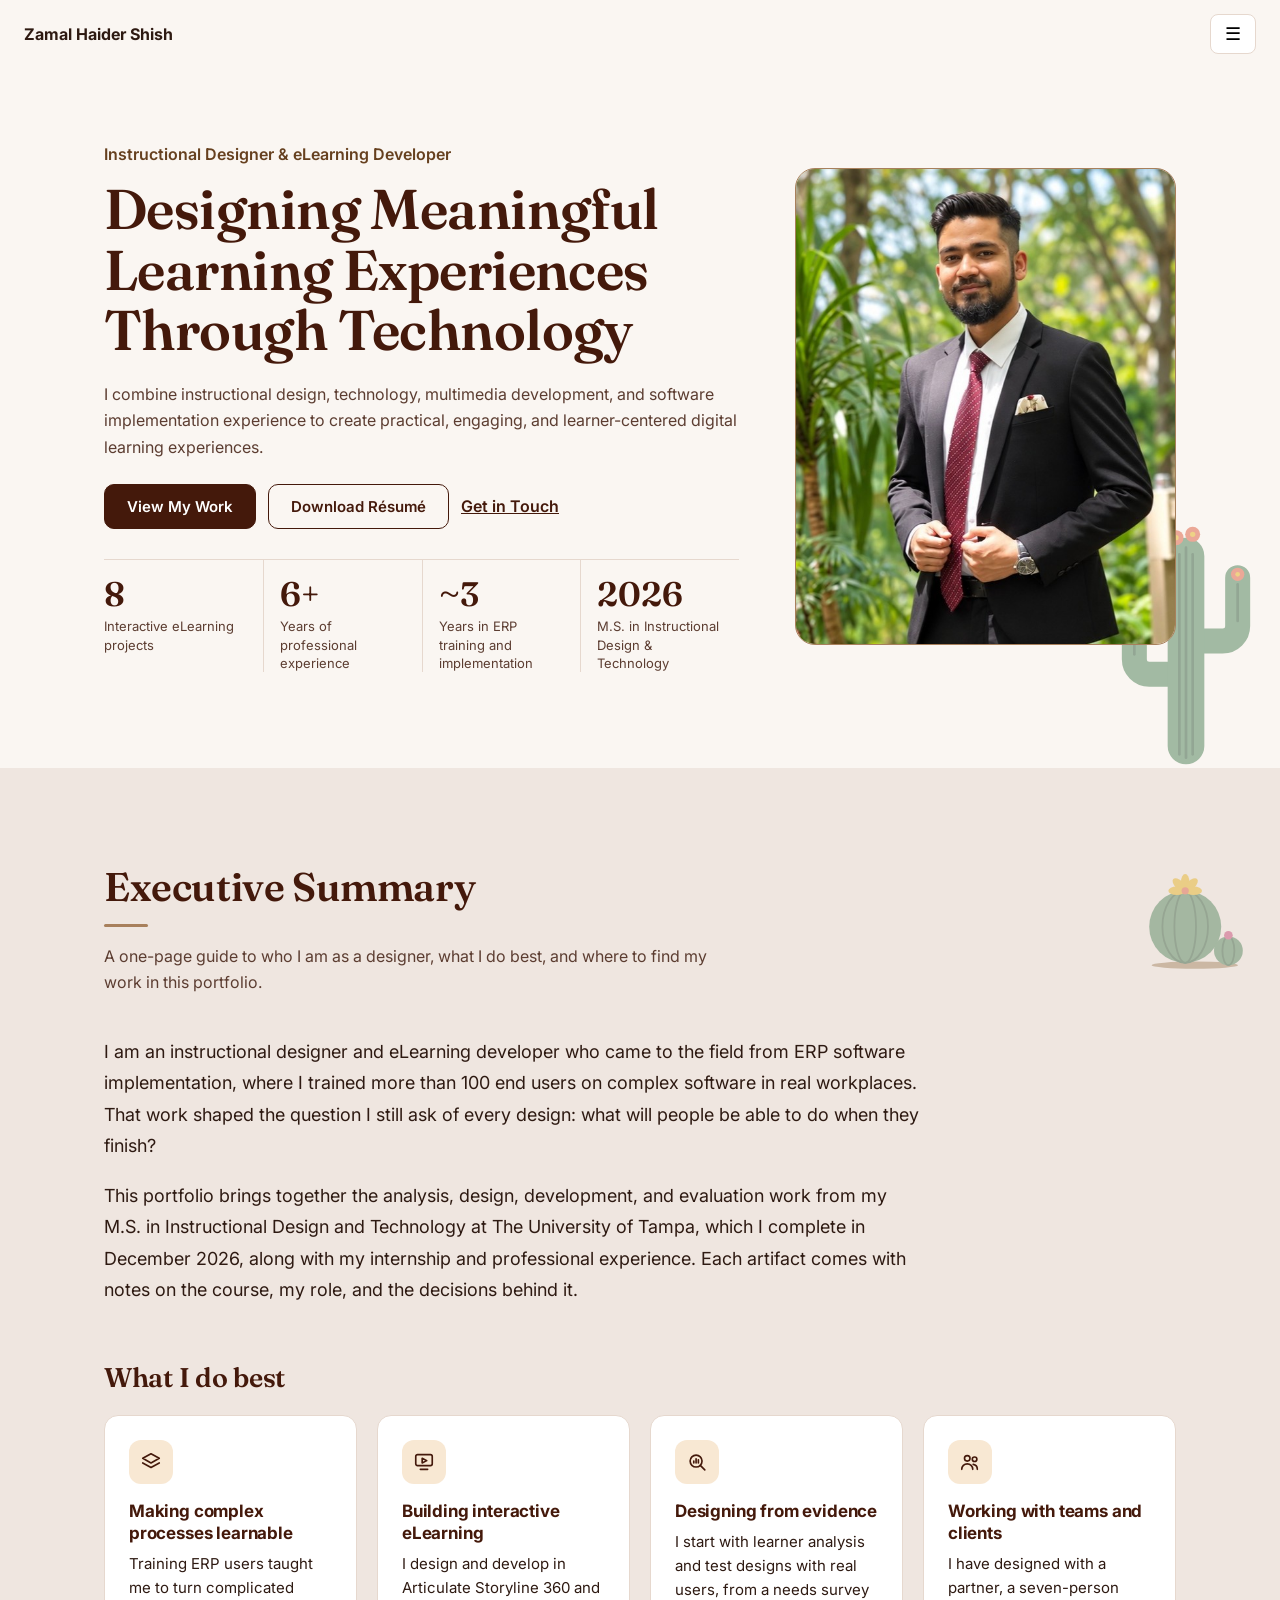
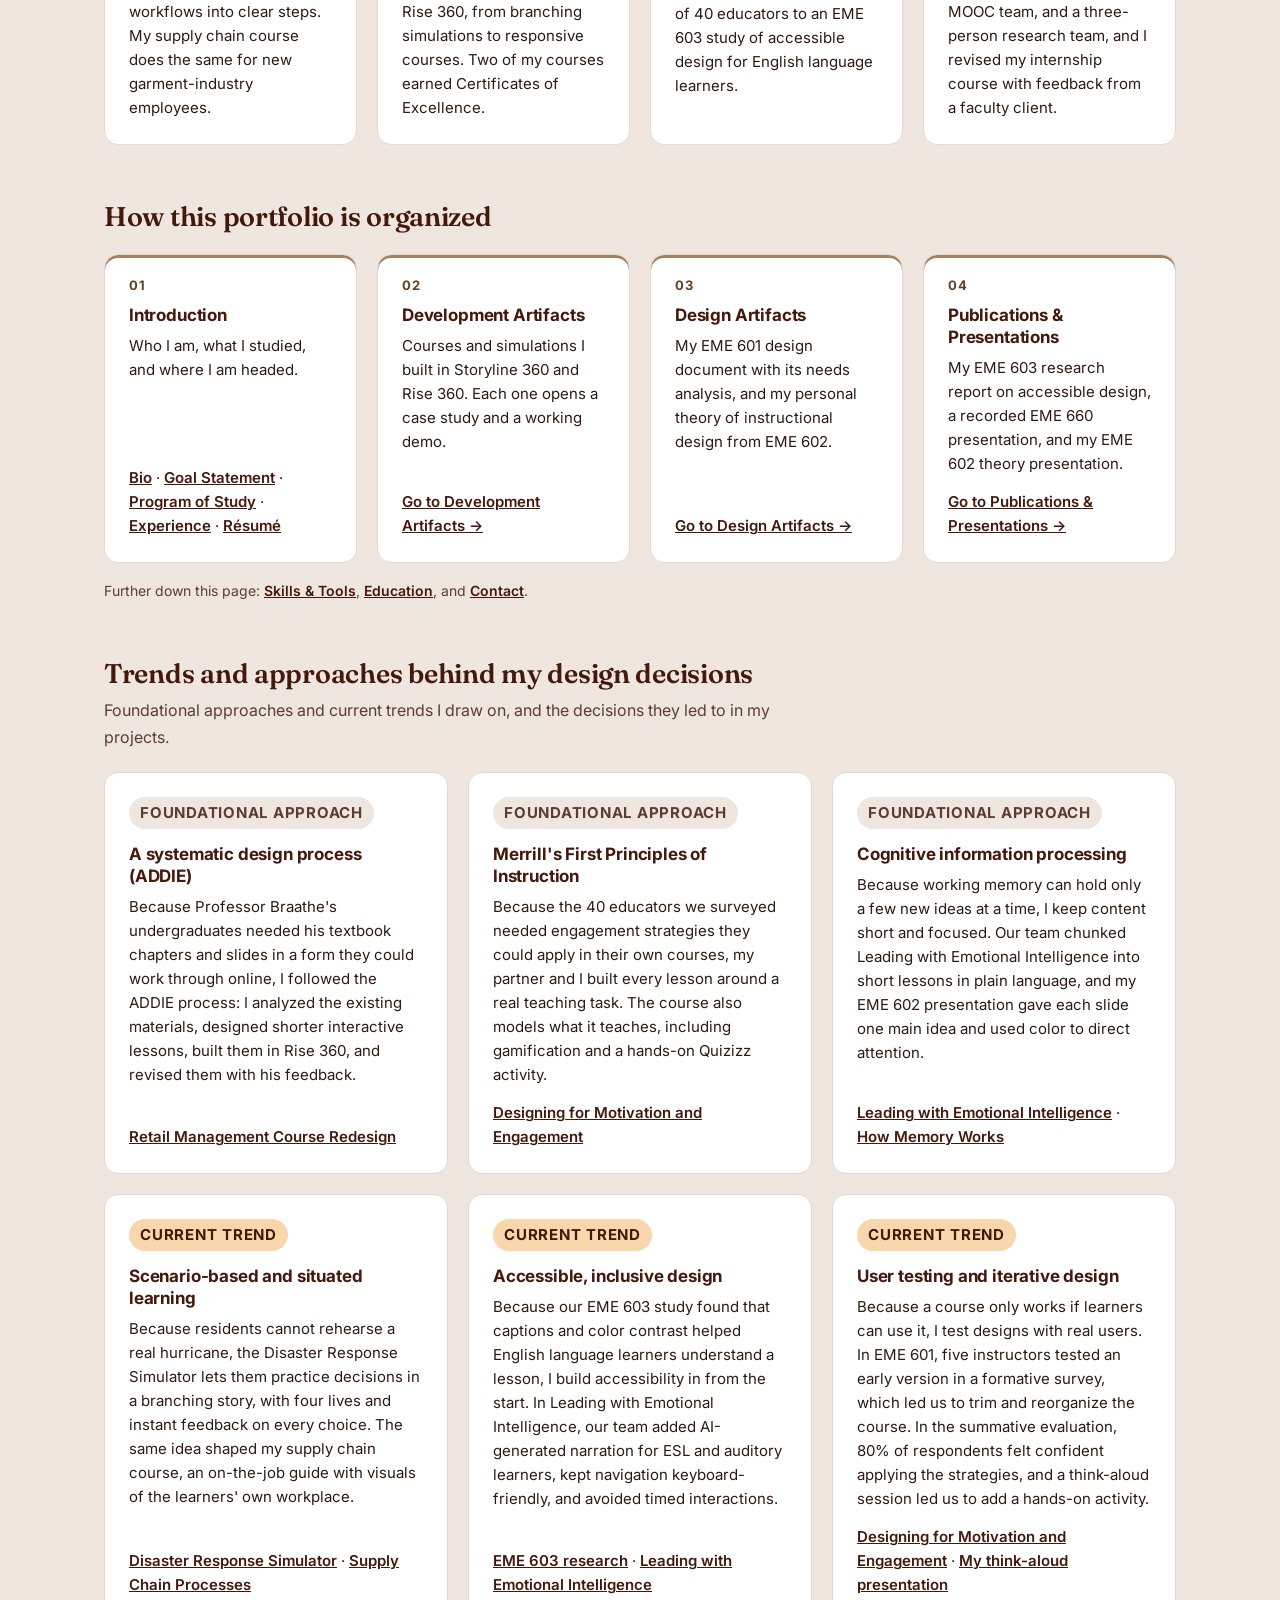
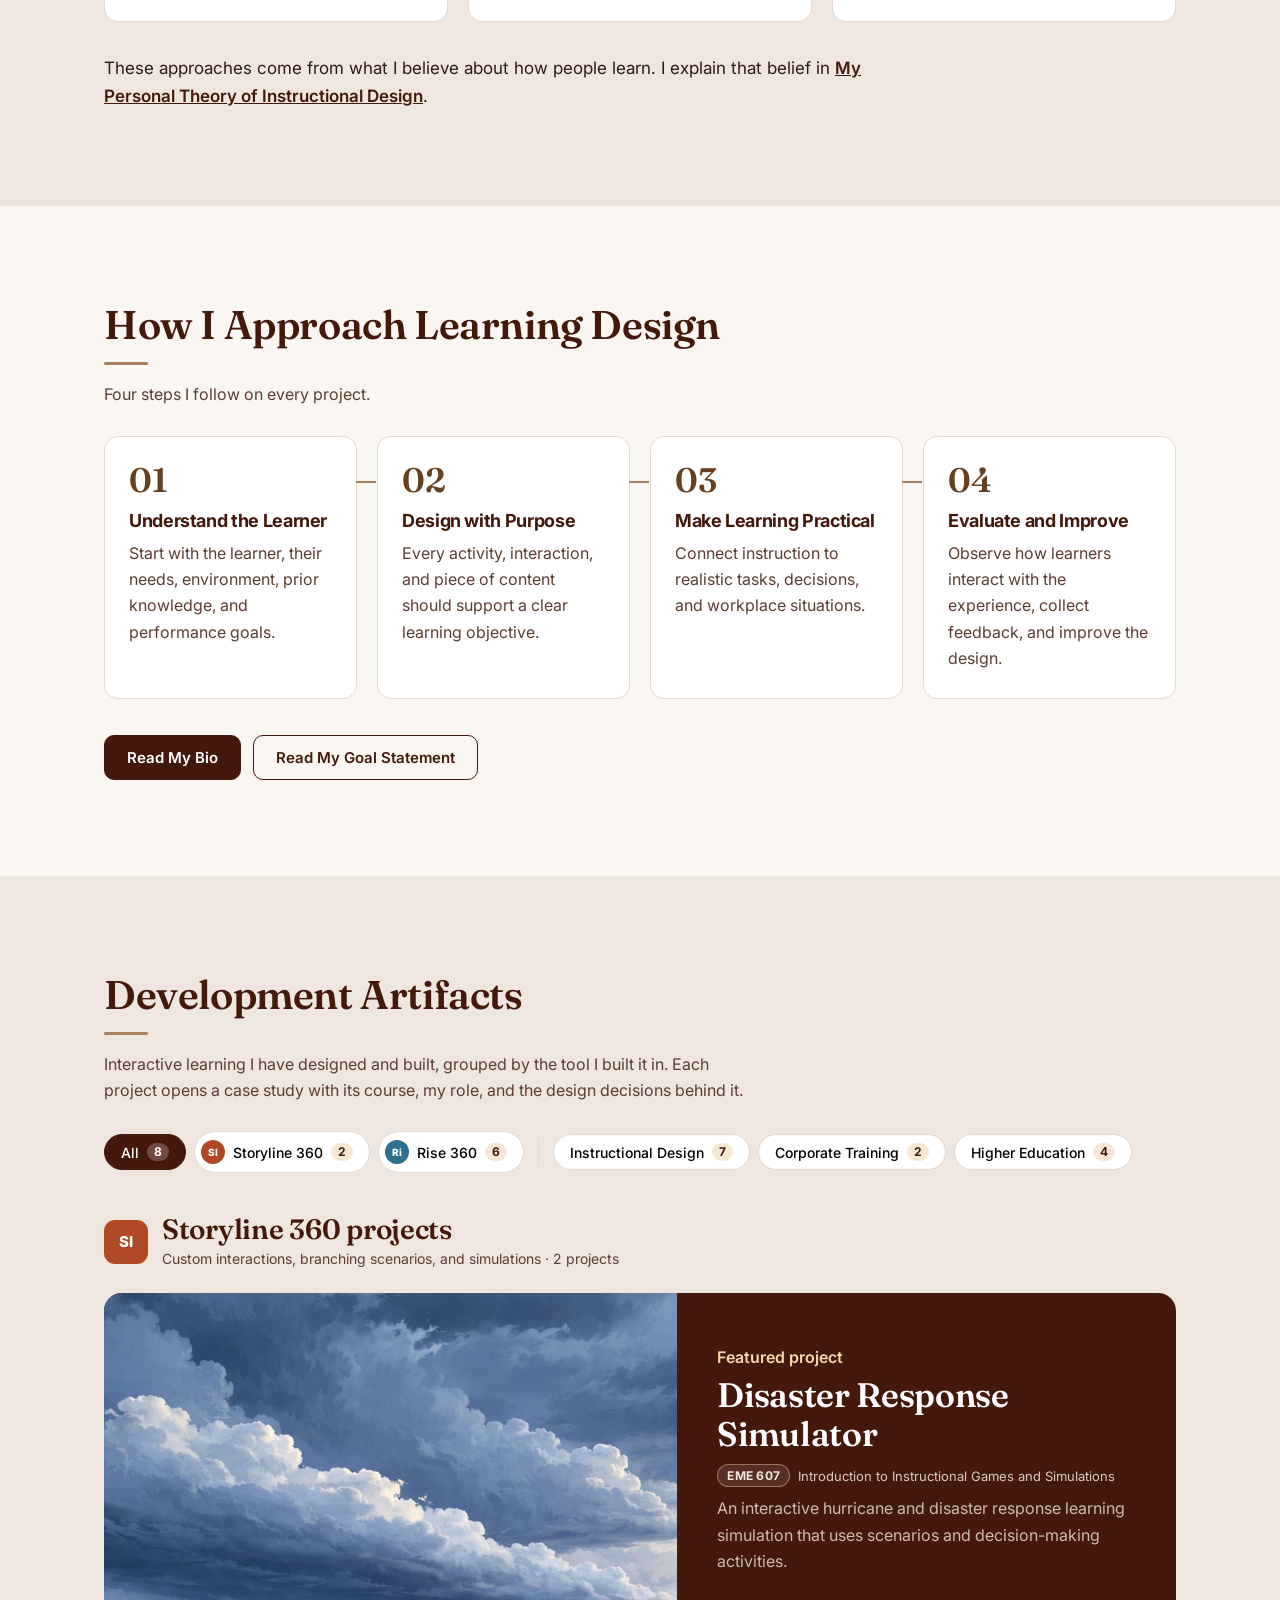
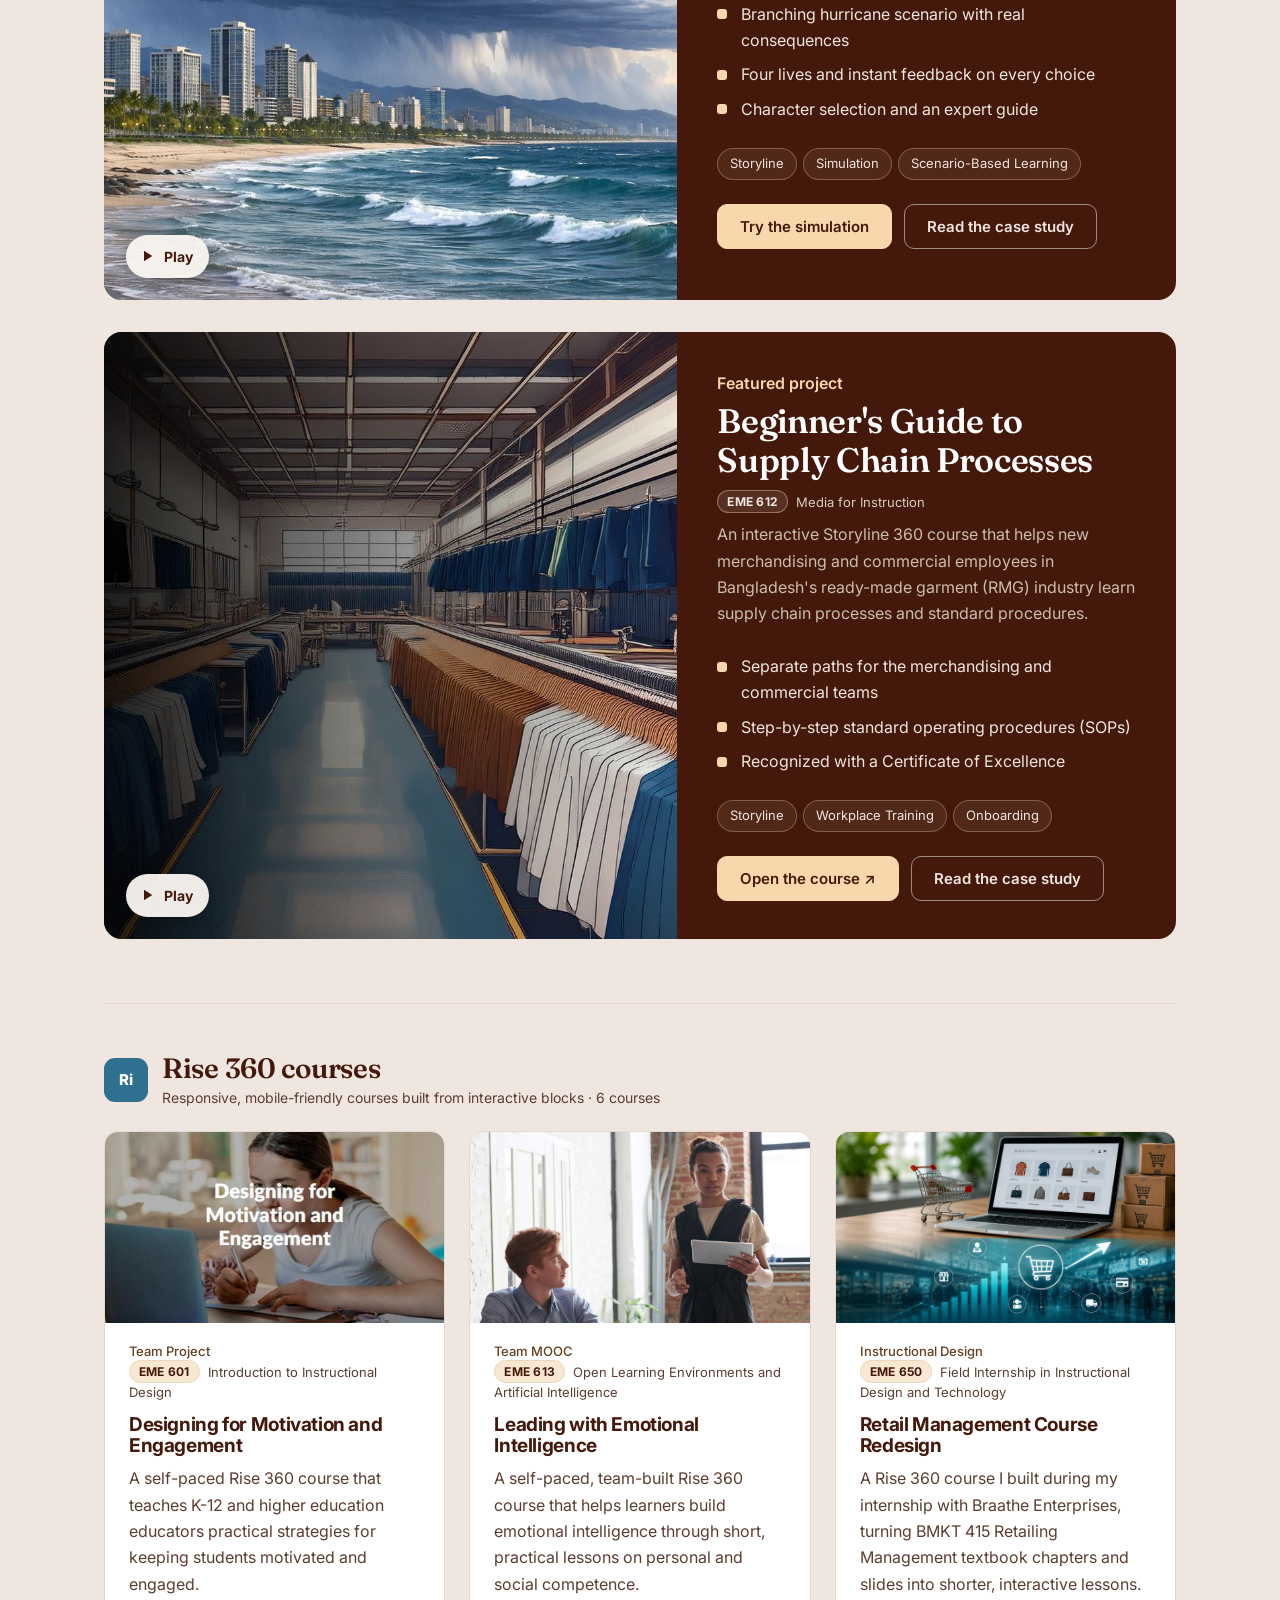
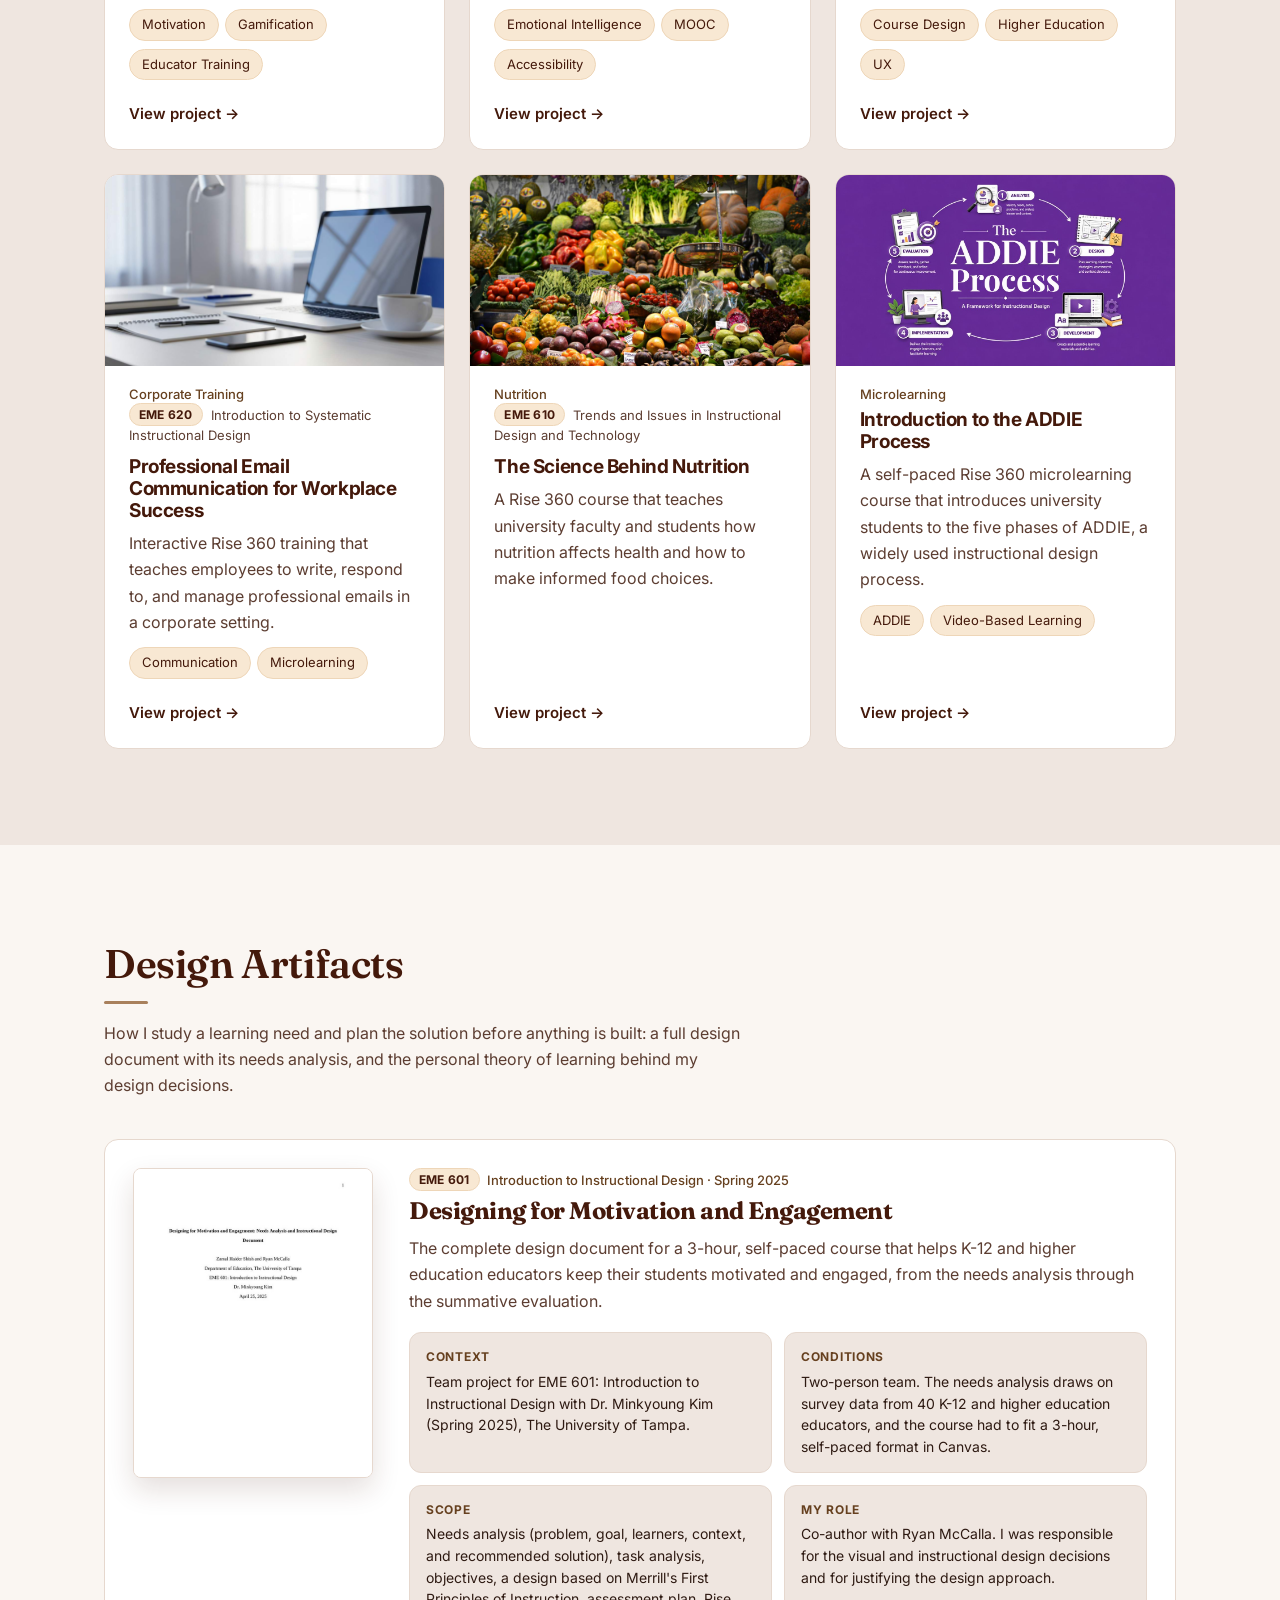
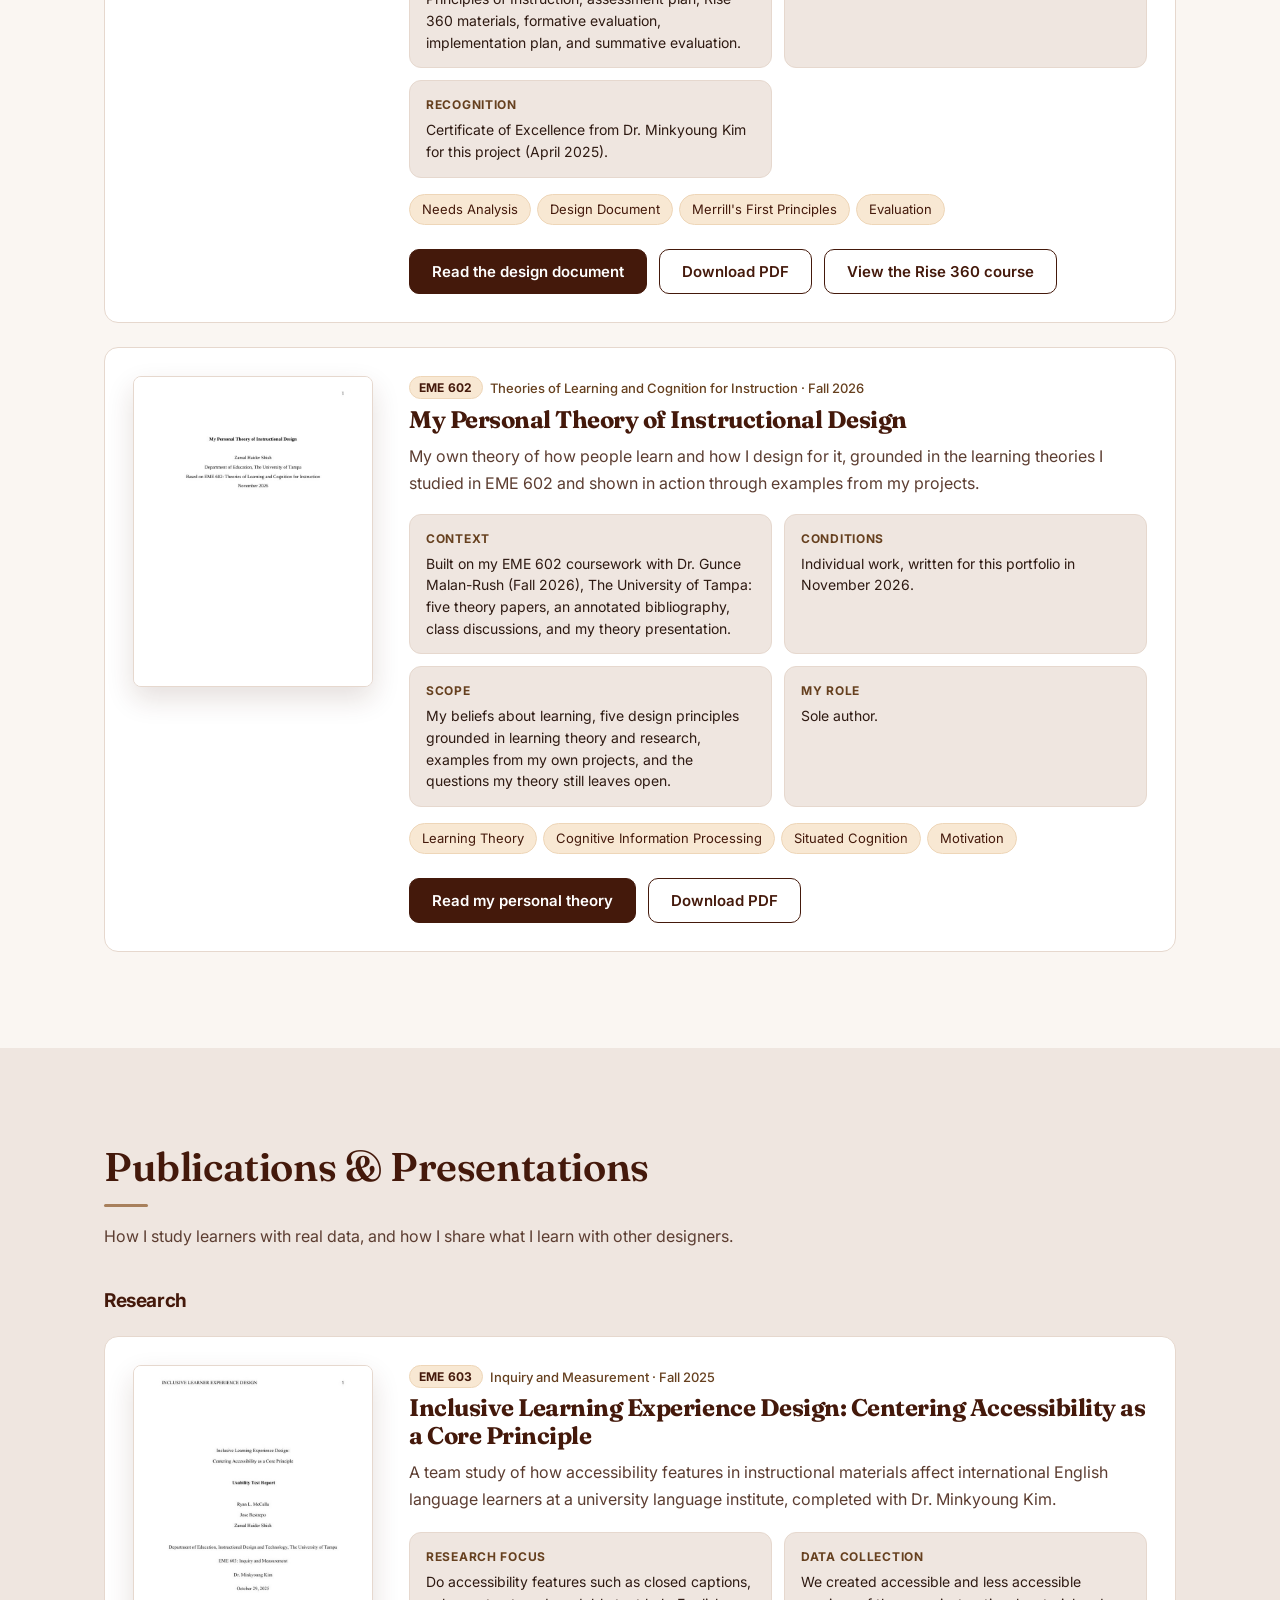
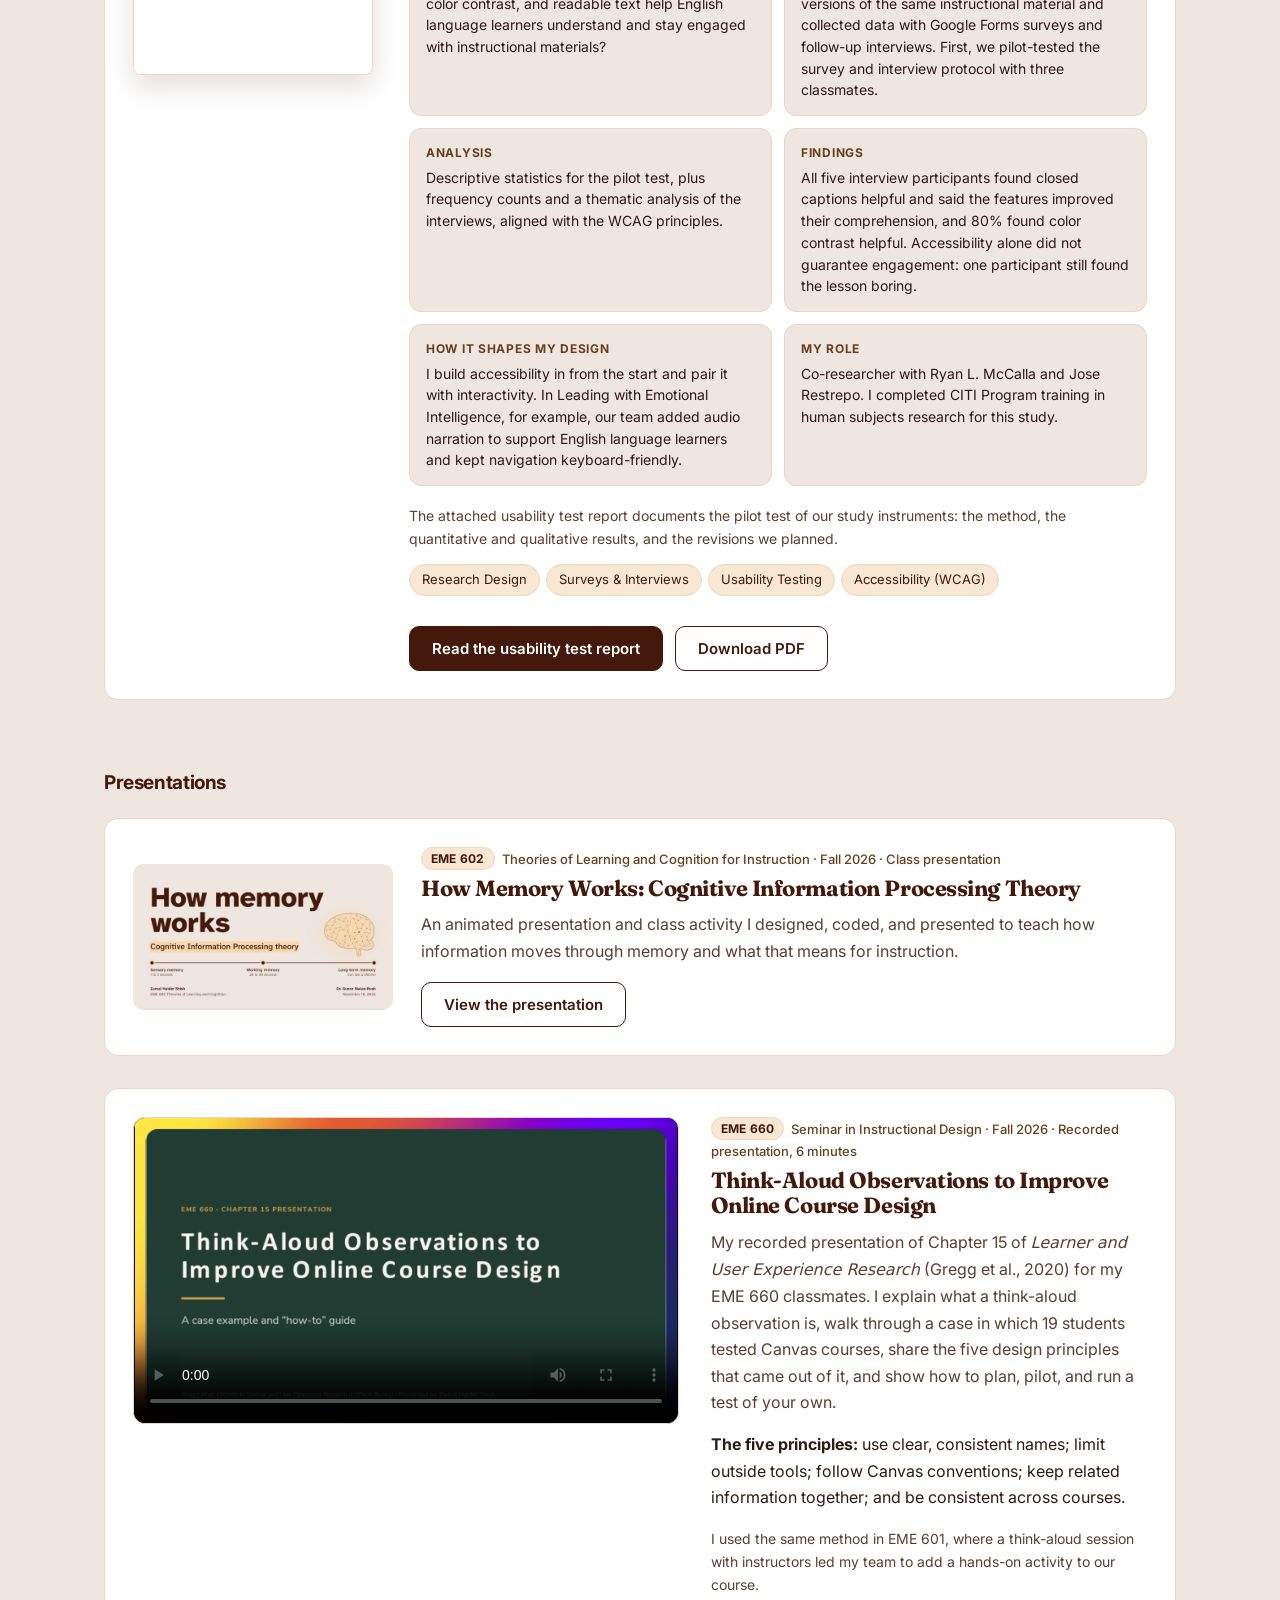
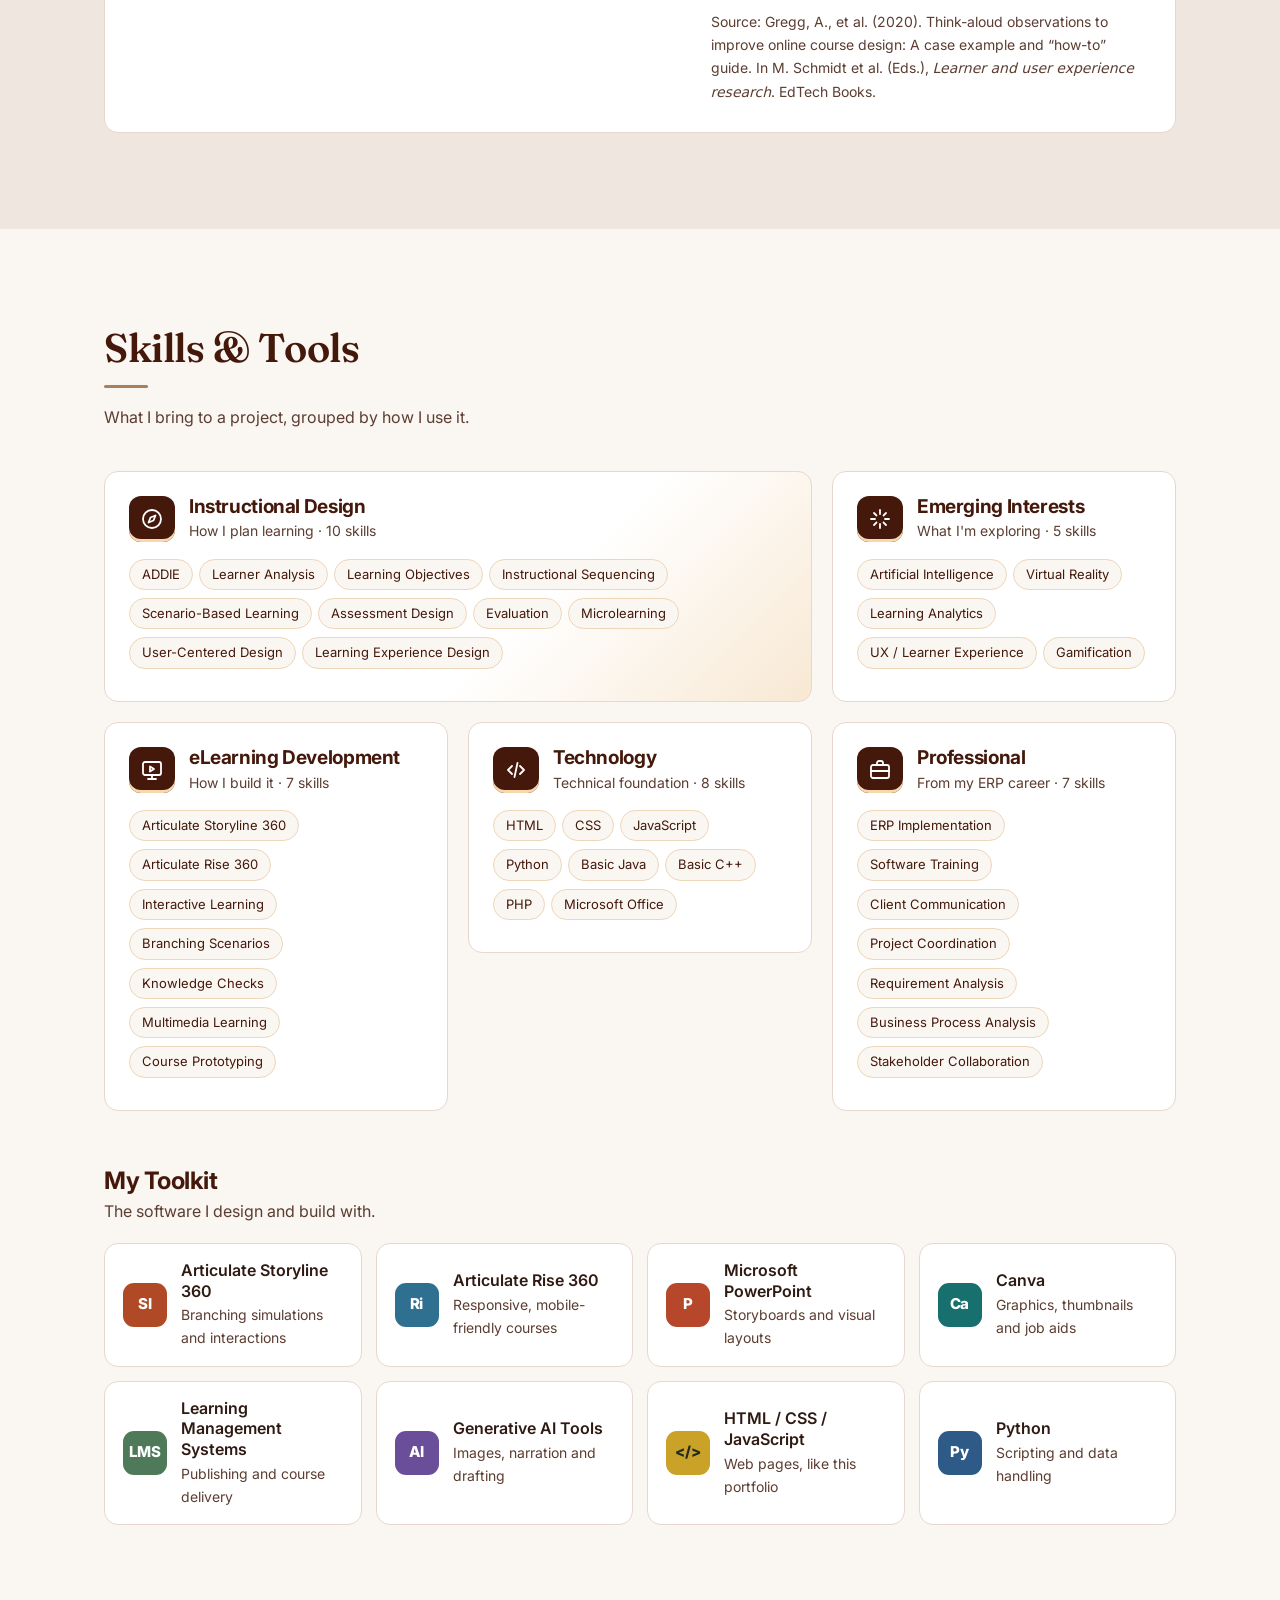
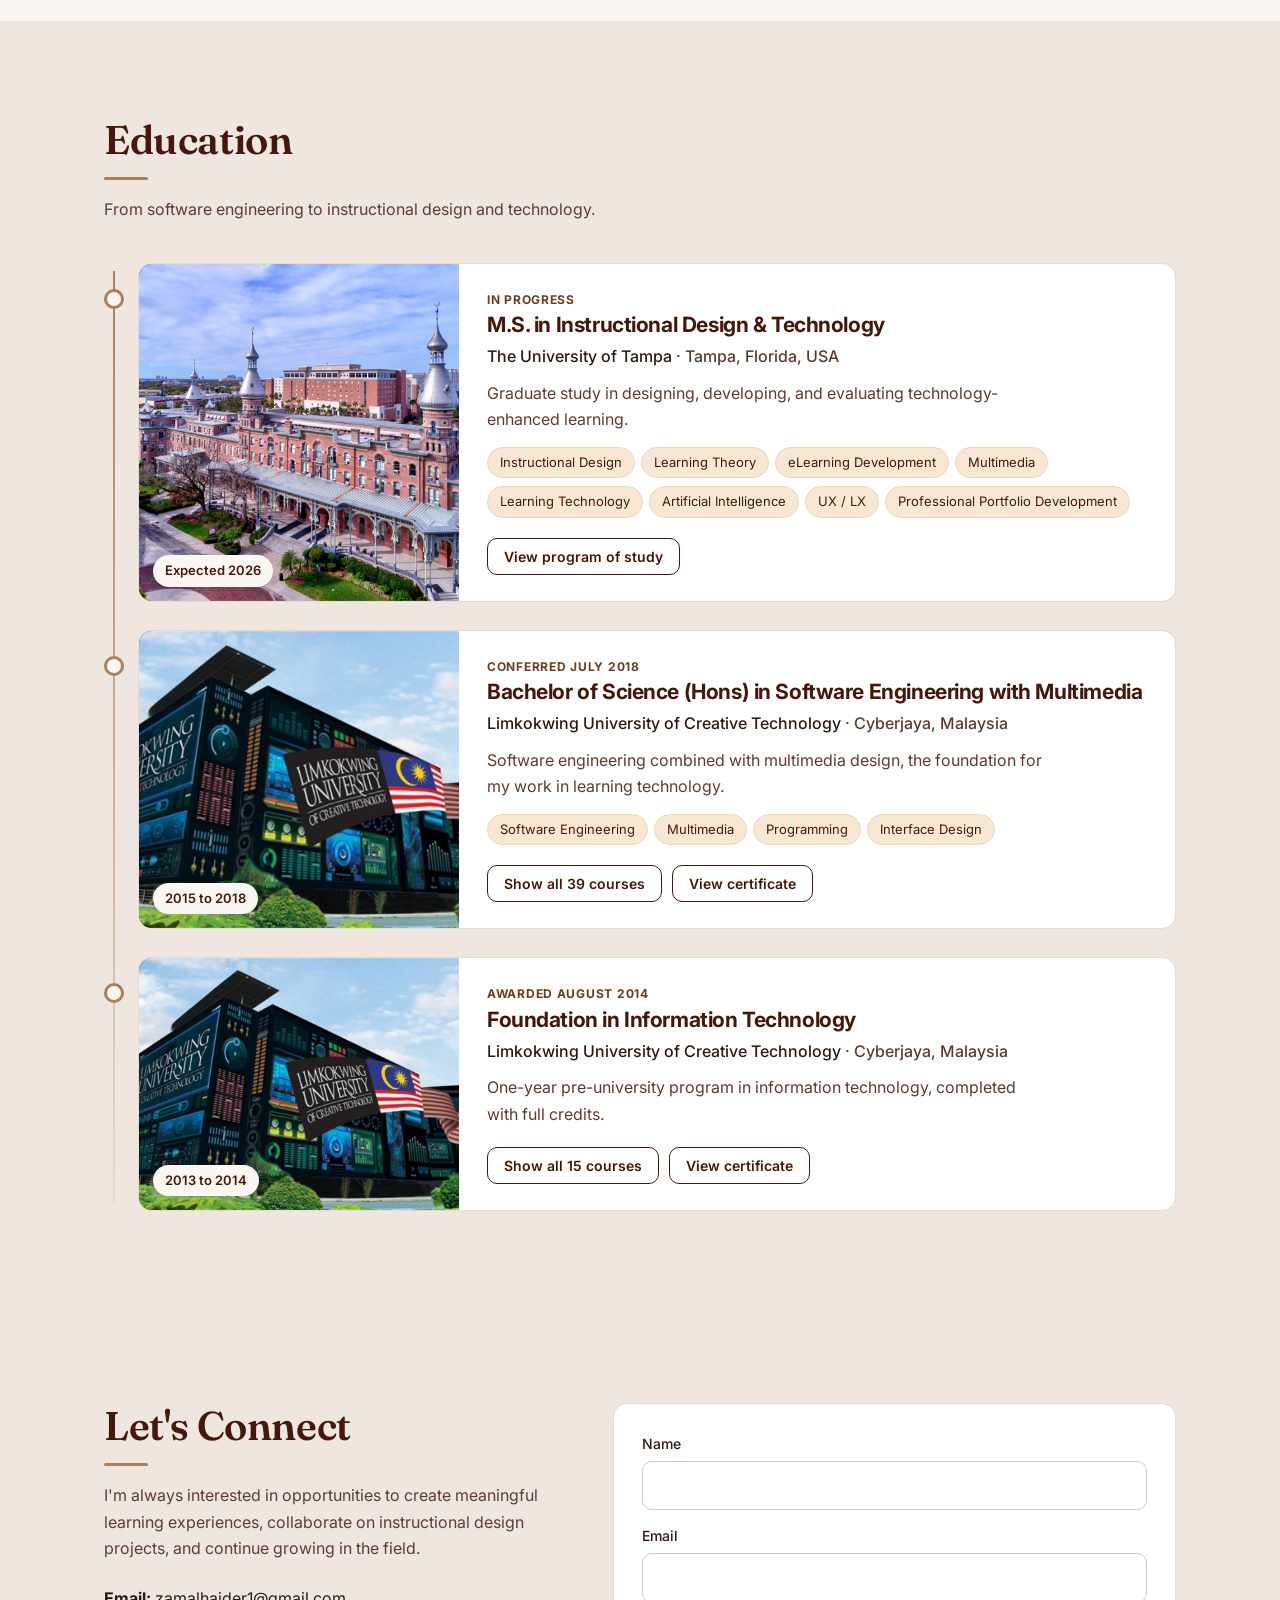
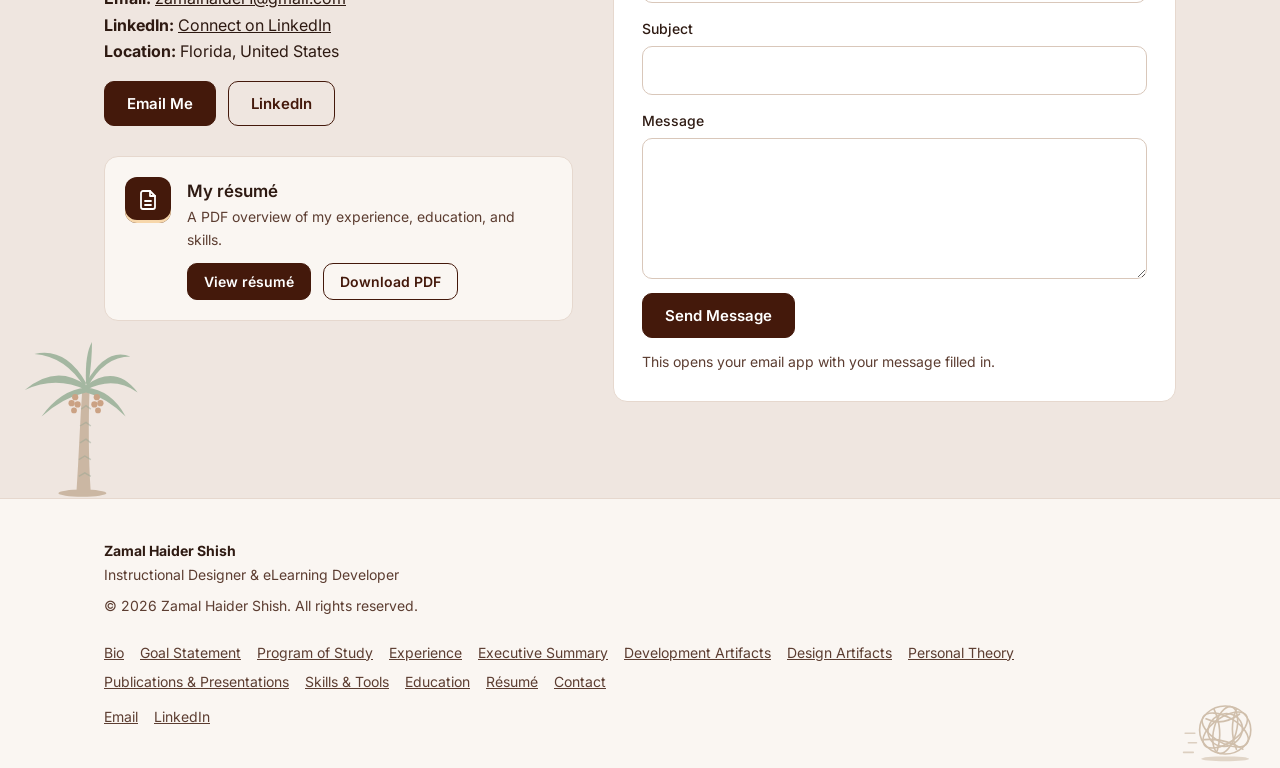
==== commit 5b1470ea: "Switch to EME 602 presentation colors Linen, sand, cocoa and tan from my EME 602 presentation, added" ====
--- a/index.html
+++ b/index.html
@@ -31,7 +31,7 @@
 <link rel="preconnect" href="https://fonts.googleapis.com"><link rel="preconnect" href="https://fonts.gstatic.com" crossorigin>
 <link href="https://fonts.googleapis.com/css2?family=Fraunces:opsz,wght@9..144,500..700&family=Inter:wght@400;500;600;700;800&display=swap" rel="stylesheet">
 <link rel="icon" href="favicon.svg" type="image/svg+xml"><link rel="icon" href="favicon-32.png" sizes="32x32" type="image/png"><link rel="apple-touch-icon" href="apple-touch-icon.png">
-<meta name="theme-color" content="#1f3d2b">
+<meta name="theme-color" content="#44190B">
 <meta property="og:url" content="https://zamalhaidershish.github.io/zamal-protfolio/"><meta property="og:image" content="https://zamalhaidershish.github.io/zamal-protfolio/og-image.jpg"><meta property="og:image:width" content="1200"><meta property="og:image:height" content="630"><meta property="og:image:alt" content="Zamal Haider Shish, Instructional Designer and eLearning Developer"><meta name="twitter:card" content="summary_large_image">
 <link rel="stylesheet" href="styles.css">
 <script>/* old bookmarks: index.html#about and #goals now live on their own pages */if(location.hash==="#about")location.replace("bio.html");else if(location.hash==="#goals")location.replace("goals.html")</script>
--- a/styles.css
+++ b/styles.css
@@ -394,3 +394,41 @@
 .plan li::marker{font-weight:700;color:var(--gold-tx)}
 @media(max-width:700px){.sp .th-p{grid-template-columns:1fr;gap:12px;padding:22px}.th-num{width:40px;height:40px;font-size:17px}.th-one{padding:24px}}
 .th-pdf{margin-top:14px}
+
+/* =====================================================================
+   THEME: colors from my EME 602 presentation (linen, sand, cocoa, tan)
+   To go back to the forest-and-gold theme, delete everything from this
+   comment to the end of this file, and set <meta name="theme-color">
+   back to #1f3d2b in each page. A full copy of the old styles.css is
+   saved on my computer in _backup/theme-forest-gold/.
+   ===================================================================== */
+:root{--ac:#44190B;--ac-h:#2E1006;--gold:#A8805C;--gold-tx:#66401F;--ac2:#A8805C;--sand:#F7D7AB;--linen:#EFE6E0;
+ --soft:#F8E8D3;--tx:#2E1A12;--mu:#5C3D31;--bd:#E6D8CE;--bg:#EFE6E0;--page:#FAF6F2}
+/* readability: headings in cocoa, body text a deeper brown, and every text color meets WCAG AAA (7:1) on its background */
+h1,h2,h3,h4{color:var(--ac)}
+::selection{background:var(--sand)}
+.photo.miss,input,textarea{border-color:#D9C7BA}
+.th.nt{background:linear-gradient(135deg,#F8E8D3,#EAD9CC)}
+.chip,.ctag,.pxb{border-color:#EED6B8}
+.eimg{background:linear-gradient(140deg,#44190B,#7A4027)}
+#certbox::backdrop{background:rgba(46,16,6,.72)}
+.lx{background:var(--ac)}
+.dcv{box-shadow:0 12px 28px rgba(68,25,11,.14)}
+.spp{background:rgba(250,246,242,.95)}
+/* dark cards (featured projects, theory statement, skill icons): sand accents */
+.spot,.hl li,.spb .chip{color:var(--linen)}
+.spb .mu{color:#CDBBB1}
+.spb .pcrs{color:#D9CBC2}
+.spb .eb,.th-one .fl{color:var(--sand)}
+.hl li:before{background:var(--sand)}
+.spb .chip{background:rgba(247,215,171,.08);border-color:rgba(247,215,171,.3)}
+.spb .btn{background:var(--sand);border-color:var(--sand);color:var(--ac)}
+.spb .btn:hover{background:#F2C793;border-color:#F2C793}
+.spb .btn.o{background:transparent;color:var(--linen);border-color:rgba(239,230,224,.55)}
+.spb .btn.o:hover{background:rgba(239,230,224,.1)}
+.spb .ctag{color:var(--linen);border-color:rgba(247,215,171,.4)}
+.spb .ctag:hover{background:var(--sand);border-color:var(--sand);color:var(--ac)}
+.ski,.rdoc{box-shadow:inset 0 -3px 0 var(--sand)}
+/* Executive Summary tags */
+.es-t{background:var(--linen);color:var(--mu)}
+.es-t.es-cur{background:var(--sand);color:var(--ac)}
